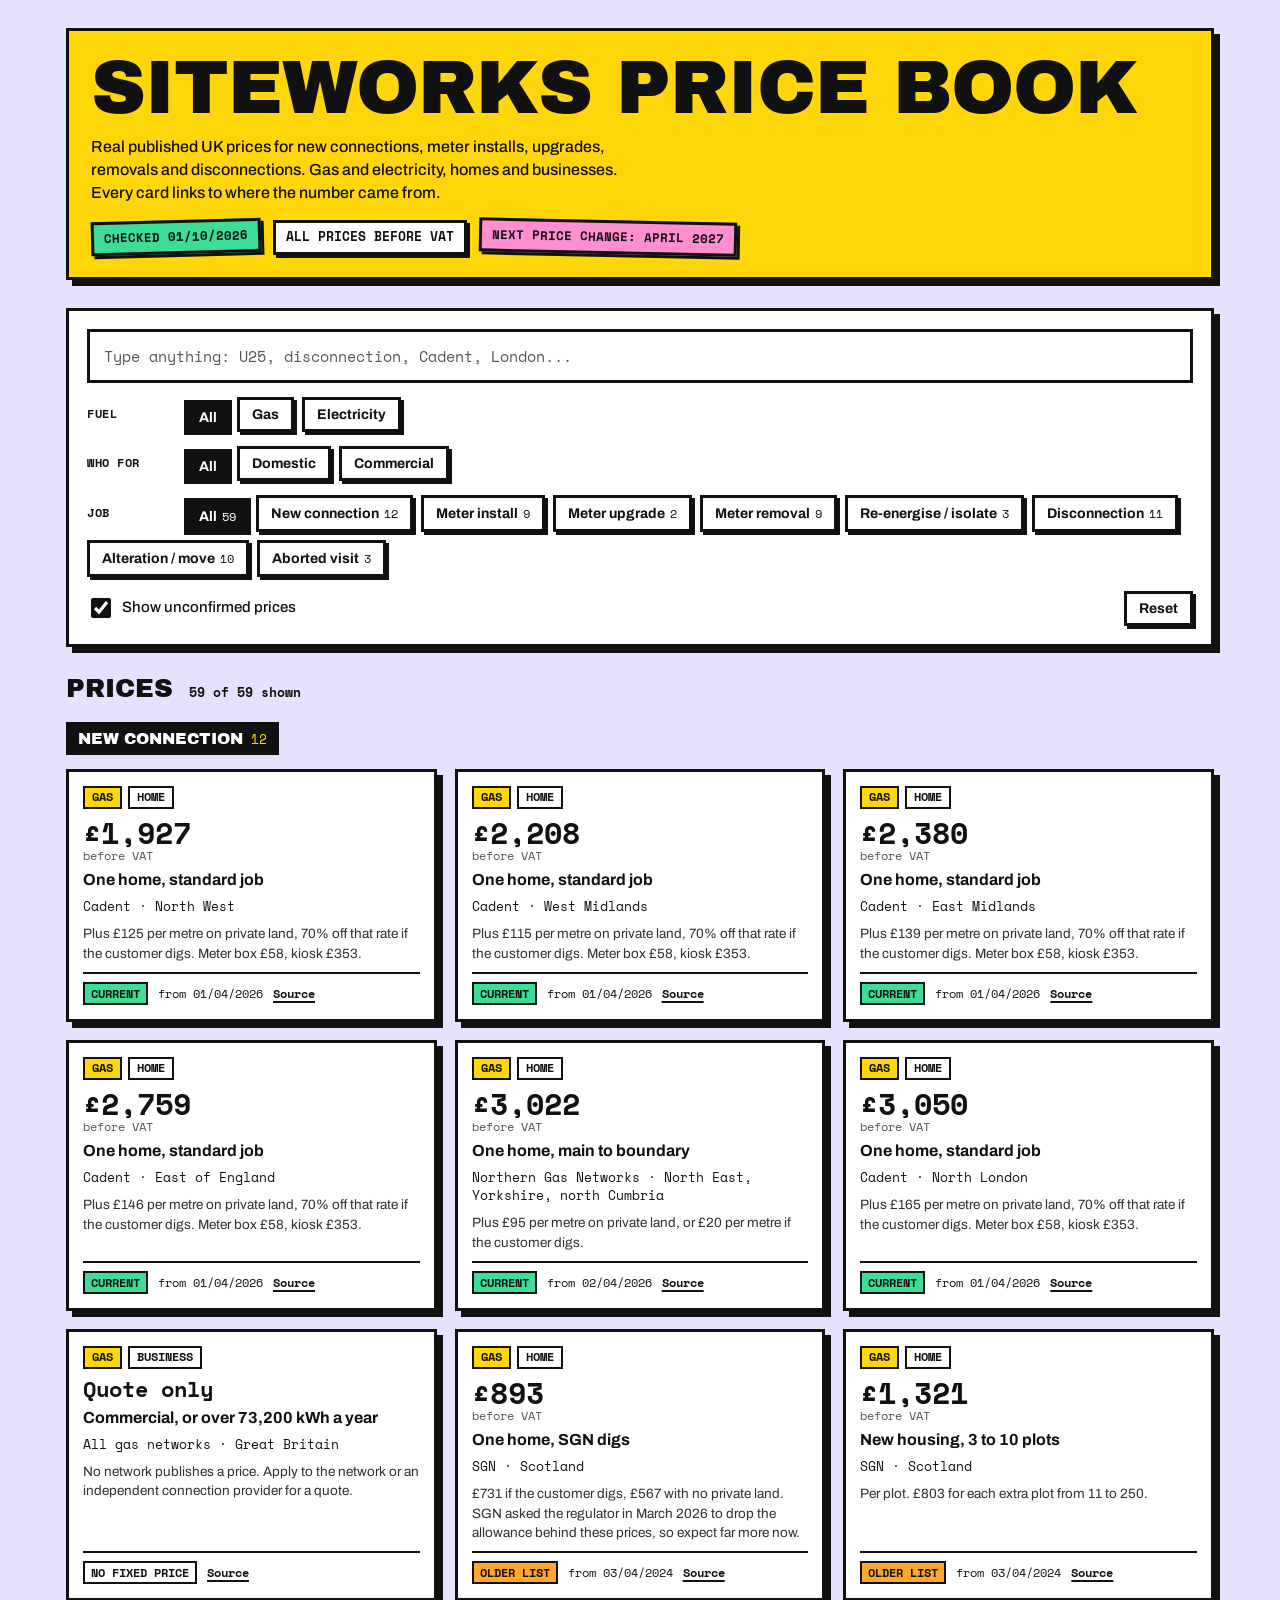
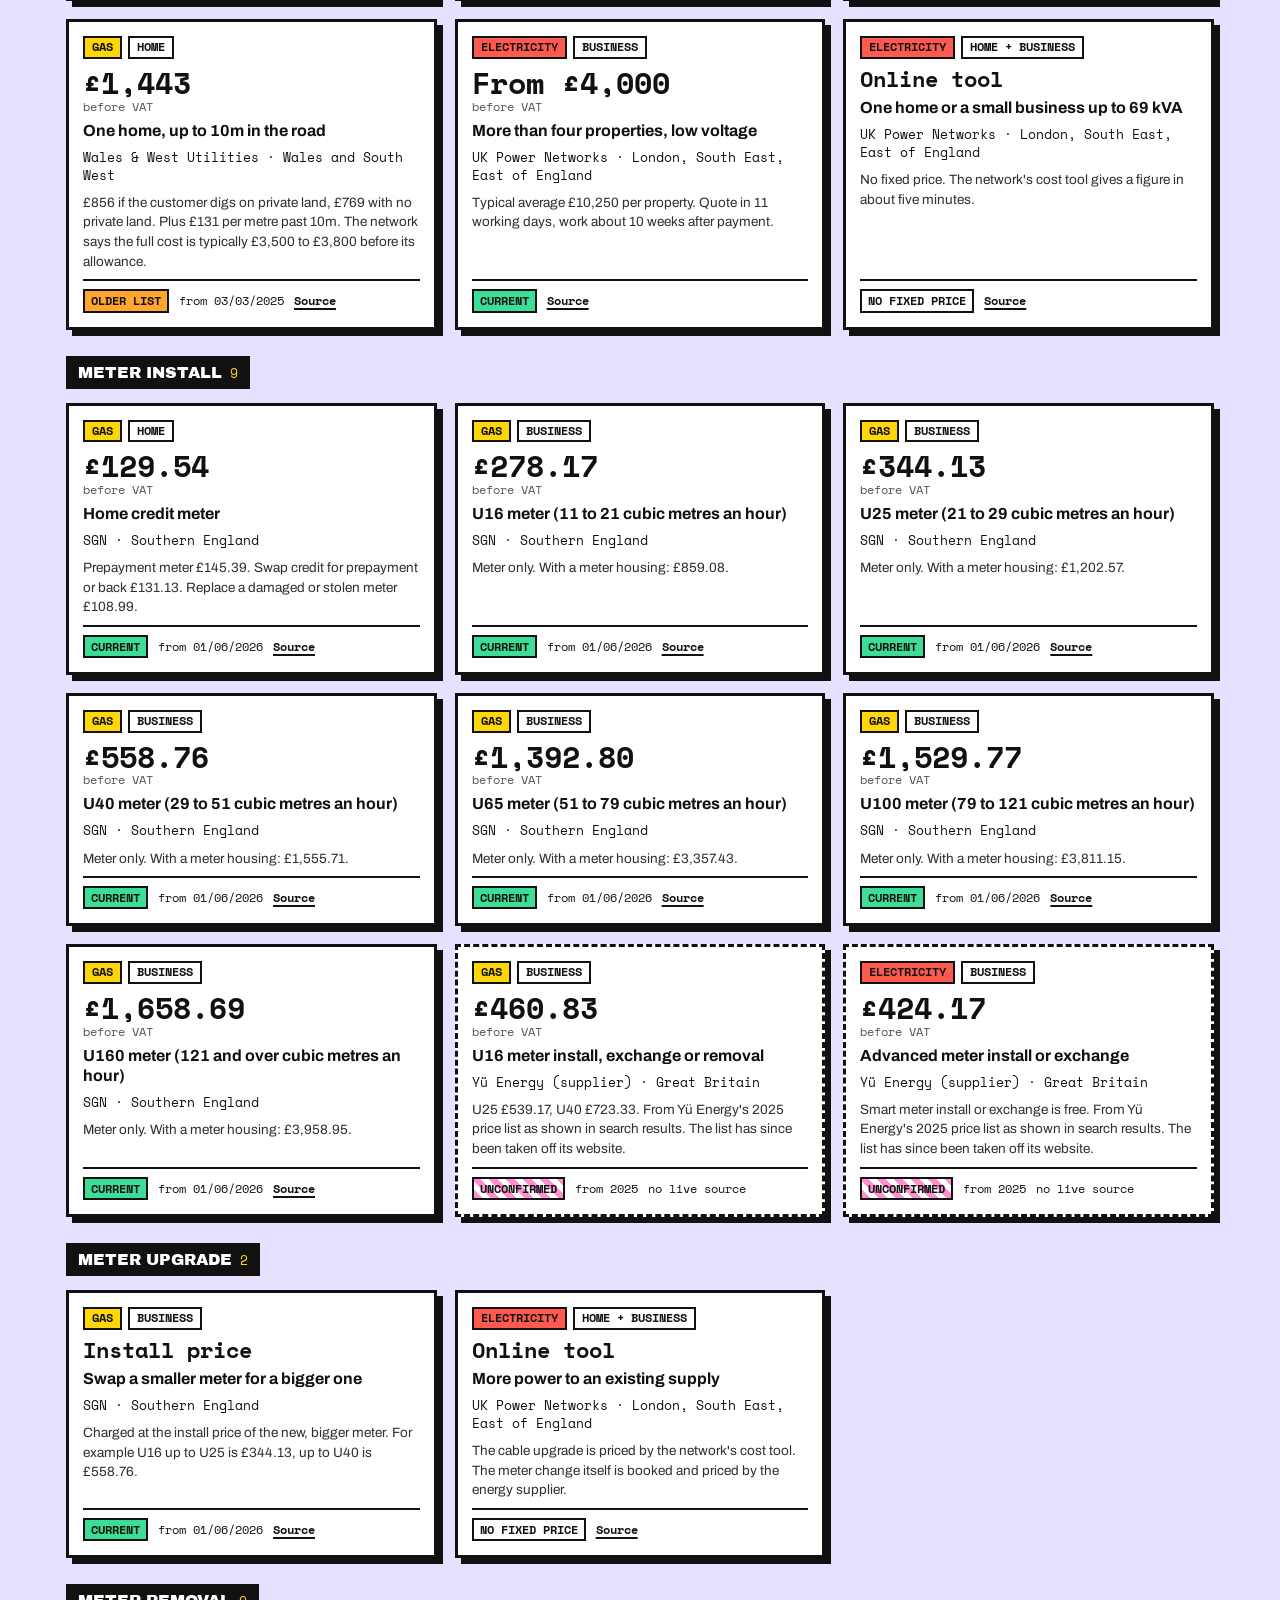
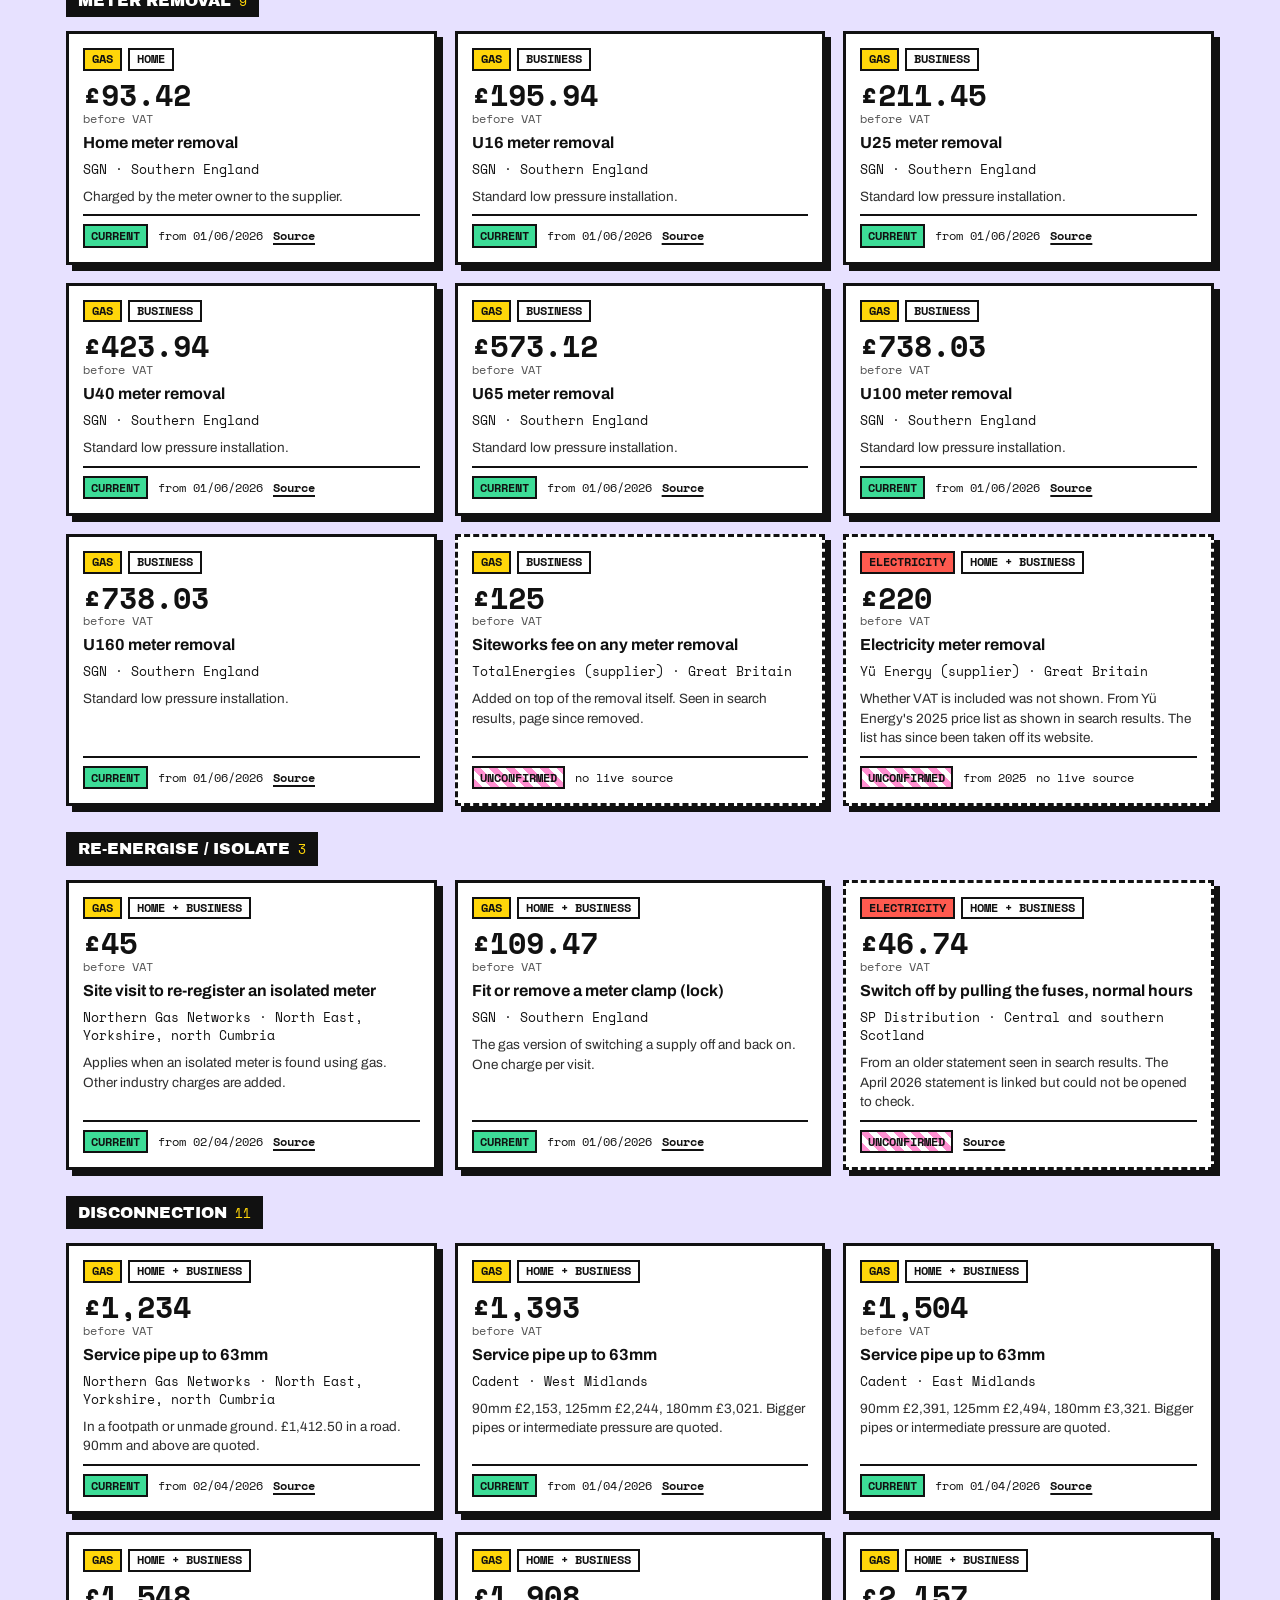
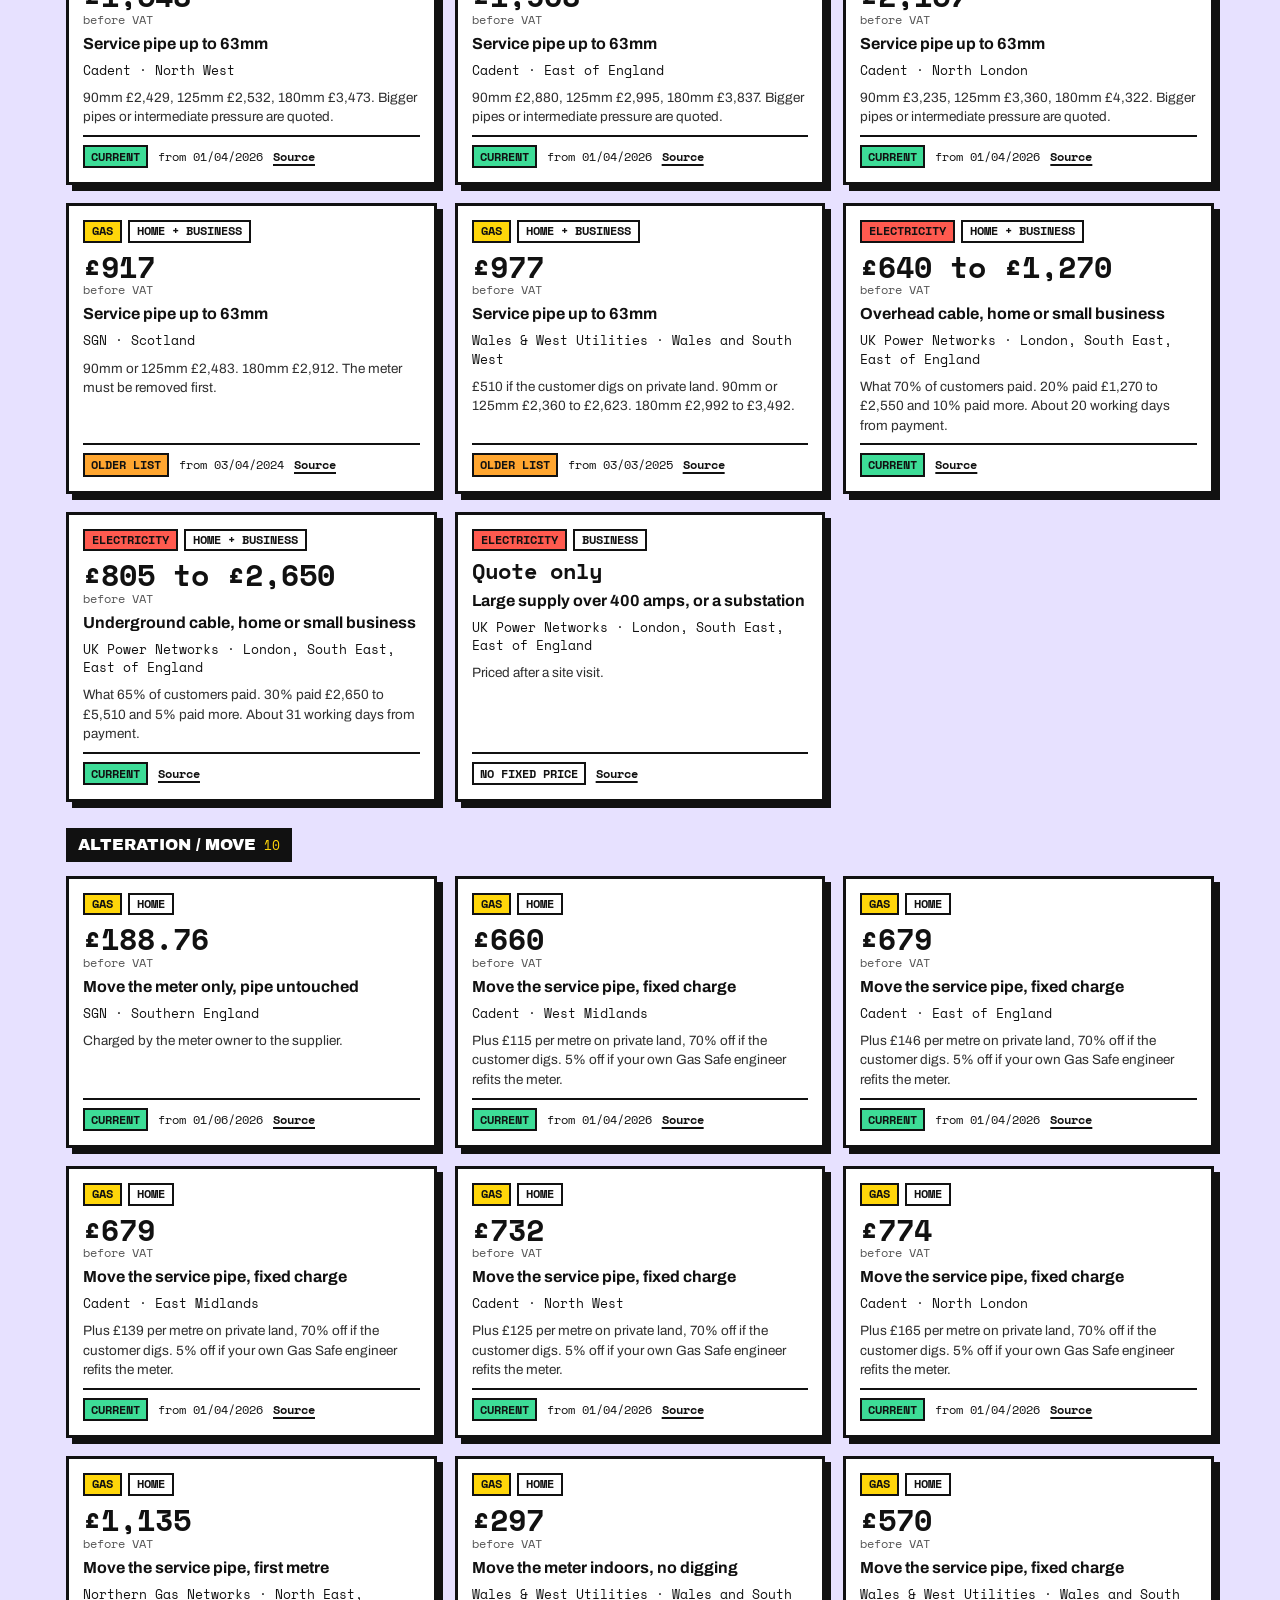
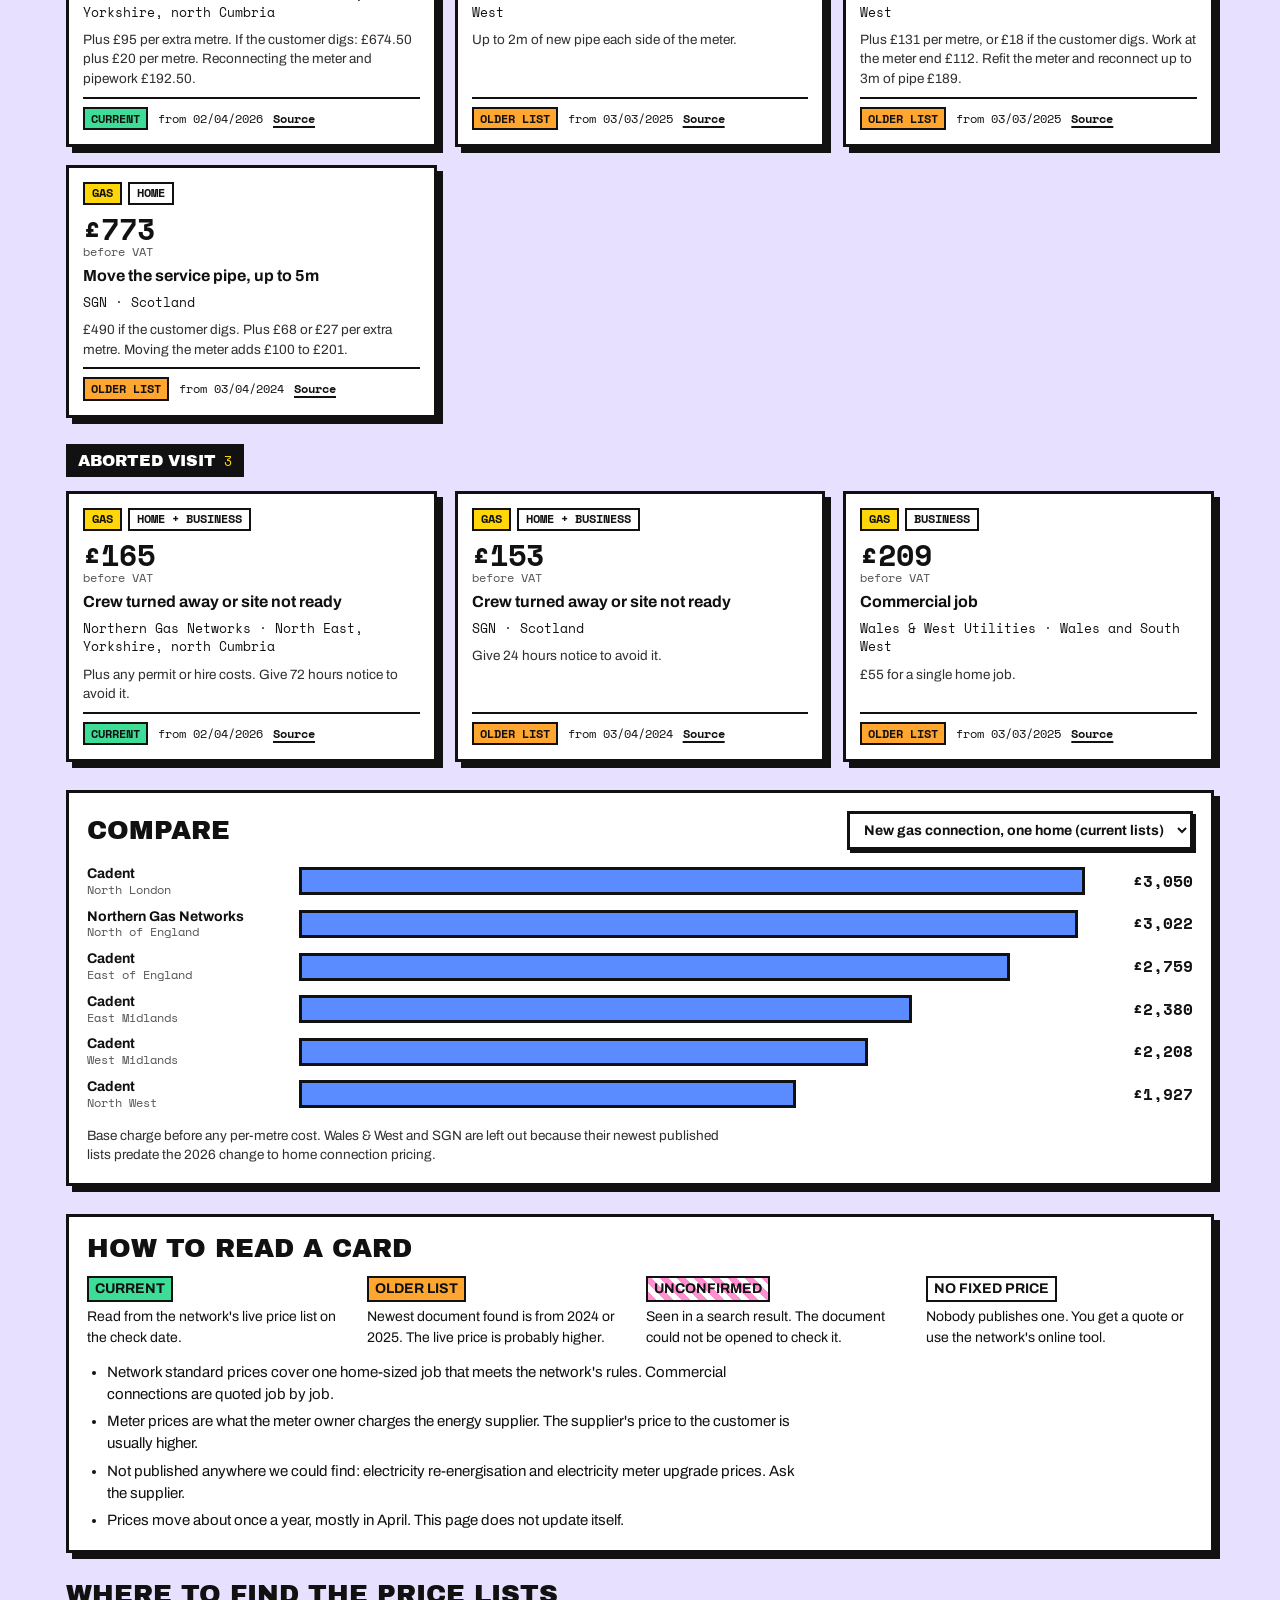
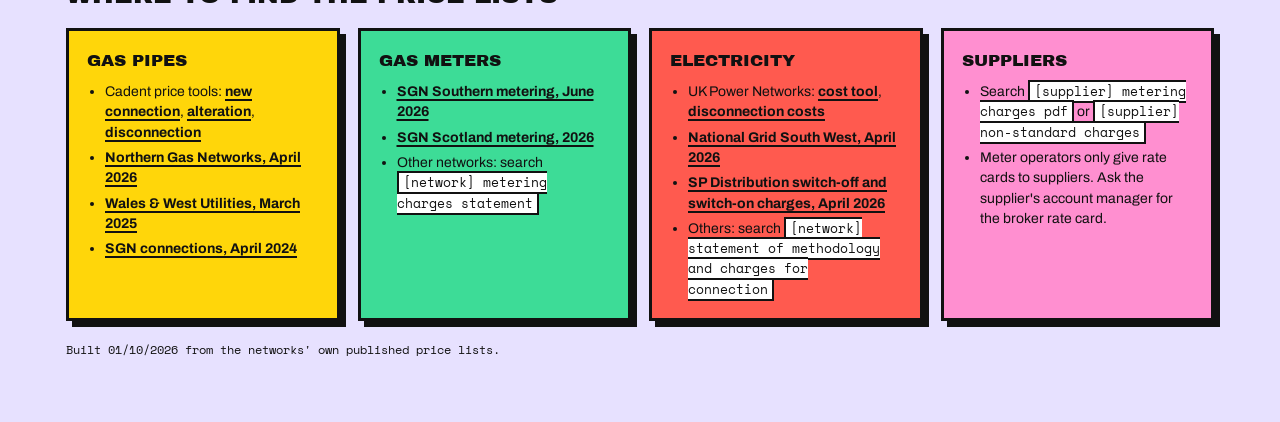
==== index.html @ ef560d75 "Add ask box and Cloudflare relay for a free OpenCode model The ask box stays hidden until the relay " ====
<!doctype html>
<html lang="en">
<head>
<meta charset="utf-8">
<meta name="viewport" content="width=device-width, initial-scale=1">
<meta name="description" content="Published UK gas and electricity siteworks prices: new connections, meter work and disconnections.">
<title>Siteworks Price Book</title>
<link rel="stylesheet" href="https://fonts.googleapis.com/css2?family=Archivo+Black&family=Archivo:wght@400;500;700&family=Space+Mono:wght@400;700&display=swap">
<style>
/* Layout: neo-brutal single look. Yellow title slab, filter board, a wall of price cards grouped by job,
   then the compare chart and the where-to-find blocks. Gas is yellow and electricity is red, as in UK street-works marking. */
:root{
  --bg:#e7e1ff; --card:#ffffff; --ink:#111111; --ink2:#2f2f2f; --muted:#555555;
  --yellow:#ffd60a; --red:#ff5a4f; --blue:#5b8cff; --green:#3ddc97; --orange:#ffa630; --pink:#ff8fd0;
  --bd:3px solid var(--ink); --sh:6px 6px 0 var(--ink); --sh-s:3px 3px 0 var(--ink);
  --display:"Archivo Black","Arial Black",Impact,sans-serif;
  --body:"Archivo",system-ui,-apple-system,"Segoe UI",Arial,sans-serif;
  --mono:"Space Mono",ui-monospace,Menlo,Consolas,monospace;
  color-scheme:light;
}
*{box-sizing:border-box}
[hidden]{display:none!important}
body{background:var(--bg);color:var(--ink);font-family:var(--body);font-size:15px;line-height:1.45;margin:0}
.wrap{max-width:1180px;margin:0 auto;padding-inline:16px;padding-block:28px 64px;display:flex;flex-direction:column;gap:28px}
a{color:var(--ink);font-weight:700;text-decoration-thickness:2px;text-underline-offset:3px}
a:hover{background:var(--yellow)}
a:focus-visible,button:focus-visible,input:focus-visible,select:focus-visible{outline:3px solid var(--blue);outline-offset:3px}
h1,h2,h3{font-family:var(--display);font-weight:400;margin:0;text-wrap:balance;text-transform:uppercase}
h2{font-size:26px;line-height:1.05}
.box{background:var(--card);border:var(--bd);box-shadow:var(--sh);padding:18px;min-width:0}

/* title slab */
.slab{background:var(--yellow);display:flex;flex-direction:column;gap:12px;padding:22px}
.slab h1{font-size:clamp(34px,8.2vw,76px);line-height:.92;letter-spacing:-1px}
.slab p{margin:0;max-width:60ch;font-size:16px;font-weight:500}
.stickers{display:flex;flex-wrap:wrap;gap:10px 12px;margin-top:4px}
.sticker{font-family:var(--mono);font-size:12.5px;font-weight:700;text-transform:uppercase;border:var(--bd);padding:5px 10px;background:var(--card);box-shadow:var(--sh-s)}
.sticker:nth-child(1){background:var(--green);transform:rotate(-1.5deg)}
.sticker:nth-child(3){background:var(--pink);transform:rotate(1.2deg)}

/* filter board */
.board{display:flex;flex-direction:column;gap:14px}
.search{width:100%;font-family:var(--mono);font-size:15px;color:var(--ink);background:var(--card);border:var(--bd);padding:13px 14px;border-radius:0}
.search::placeholder{color:var(--muted)}
.grp{display:flex;flex-wrap:wrap;align-items:center;gap:8px}
.lab{font-family:var(--mono);font-size:12px;font-weight:700;text-transform:uppercase;letter-spacing:.5px;width:86px;flex:none}
.btn{font-family:var(--body);font-size:14px;font-weight:700;color:var(--ink);background:var(--card);border:var(--bd);box-shadow:var(--sh-s);padding:7px 12px;cursor:pointer;border-radius:0}
.btn small{font-family:var(--mono);font-weight:400;font-size:11.5px;margin-left:5px}
.btn:hover{background:var(--yellow)}
.btn[aria-pressed="true"]{background:var(--ink);color:var(--card);box-shadow:none;transform:translate(3px,3px)}
.btn.gas[aria-pressed="true"]{background:var(--yellow);color:var(--ink)}
.btn.elec[aria-pressed="true"]{background:var(--red);color:var(--ink)}
.tog{display:flex;align-items:center;gap:8px;font-weight:500;cursor:pointer}
.tog input{width:20px;height:20px;accent-color:var(--ink)}
.spacer{flex:1}

/* ask box */
.ask{background:var(--blue);display:flex;flex-direction:column;gap:12px}
.ask p{margin:0;font-weight:500;max-width:70ch}
.ask .fine{font-family:var(--mono);font-size:12px;font-weight:400}
.thread{display:flex;flex-direction:column;gap:10px}
.msg{border:var(--bd);padding:10px 12px;max-width:min(640px,92%);white-space:pre-wrap;overflow-wrap:anywhere}
.msg.me{background:var(--yellow);align-self:flex-end;font-weight:700}
.msg.bot{background:var(--card);align-self:flex-start;box-shadow:var(--sh-s)}
.msg.wait{font-family:var(--mono);font-size:13px}
.askrow{display:flex;gap:10px;align-items:stretch}
.askrow .search{flex:1;min-width:0}
.btn.go{background:var(--ink);color:var(--card);font-size:16px;padding-inline:20px}
.btn.go:hover{background:var(--yellow);color:var(--ink)}
.btn.go:disabled{opacity:.6;cursor:wait}

/* price wall */
.wall-top{display:flex;flex-wrap:wrap;align-items:baseline;gap:8px 16px}
.count{font-family:var(--mono);font-size:13px;font-weight:700}
.group{display:flex;flex-direction:column;gap:14px}
.ghead{align-self:flex-start;font-family:var(--display);text-transform:uppercase;font-size:16px;background:var(--ink);color:var(--card);padding:5px 12px}
.ghead span{font-family:var(--mono);font-size:12.5px;margin-left:8px;color:var(--yellow)}
.cards{display:grid;grid-template-columns:repeat(auto-fill,minmax(290px,1fr));gap:18px}
.card{background:var(--card);border:var(--bd);box-shadow:var(--sh);padding:14px;display:flex;flex-direction:column;gap:8px;min-width:0;transition:transform .12s,box-shadow .12s}
.card:hover{transform:translate(-2px,-2px);box-shadow:8px 8px 0 var(--ink)}
.card.unc{border-style:dashed}
.top{display:flex;flex-wrap:wrap;gap:6px;align-items:center}
.tag{font-family:var(--mono);font-size:11.5px;font-weight:700;text-transform:uppercase;border:2px solid var(--ink);padding:1px 7px}
.tag.gas{background:var(--yellow)} .tag.elec{background:var(--red)} .tag.cust{background:var(--card)}
.price{font-family:var(--mono);font-weight:700;font-size:30px;line-height:1.05;font-variant-numeric:tabular-nums;overflow-wrap:anywhere}
.price.txt{font-size:22px}
.price small{display:block;font-size:11.5px;font-weight:400;color:var(--muted);margin-top:2px}
.item{font-weight:700;font-size:16px;line-height:1.25}
.net{font-family:var(--mono);font-size:12.5px}
.note{font-size:13.5px;color:var(--ink2)}
.foot{margin-top:auto;padding-top:8px;border-top:2px solid var(--ink);display:flex;flex-wrap:wrap;gap:6px 10px;align-items:center;font-family:var(--mono);font-size:12px}
.st{font-weight:700;text-transform:uppercase;border:2px solid var(--ink);padding:1px 6px}
.st.cur{background:var(--green)} .st.old{background:var(--orange)} .st.quo{background:var(--card)}
.st.unc{background:repeating-linear-gradient(45deg,var(--pink) 0 6px,var(--card) 6px 12px)}
.empty{font-family:var(--display);text-transform:uppercase;font-size:24px;background:var(--pink)}
.empty p{font-family:var(--body);text-transform:none;font-size:15px;margin:6px 0 0}

/* compare */
.cmp-top{display:flex;flex-wrap:wrap;gap:12px;align-items:center;justify-content:space-between;margin-bottom:16px}
.cmp-top select{font-family:var(--body);font-size:14px;font-weight:700;color:var(--ink);background:var(--card);border:var(--bd);box-shadow:var(--sh-s);padding:8px 10px;max-width:100%;border-radius:0}
.bars{display:flex;flex-direction:column;gap:12px}
.bar-row{display:grid;grid-template-columns:200px minmax(0,1fr) 96px;gap:12px;align-items:center}
.bar-row .name{font-weight:700;font-size:14px;line-height:1.2}
.bar-row .name small{display:block;font-family:var(--mono);font-weight:400;font-size:11.5px;color:var(--muted)}
.fill{height:28px;background:var(--blue);border:var(--bd);min-width:10px}
.bar-row:hover .fill{background:var(--yellow)}
.bar-row .val{font-family:var(--mono);font-weight:700;font-size:16px;text-align:right;font-variant-numeric:tabular-nums}
.cmp-note{font-size:13.5px;color:var(--ink2);margin:16px 0 0;max-width:80ch}

/* reading + where */
.legend{display:grid;grid-template-columns:repeat(auto-fit,minmax(230px,1fr));gap:12px;margin-top:14px}
.legend div{font-size:14px;display:flex;flex-direction:column;gap:5px;align-items:flex-start}
.plain{margin:14px 0 0;padding-left:20px;display:flex;flex-direction:column;gap:6px;max-width:80ch}
.where{display:grid;grid-template-columns:repeat(auto-fit,minmax(260px,1fr));gap:18px}
.where .box{display:flex;flex-direction:column;gap:8px}
.where .box:nth-child(1){background:var(--yellow)} .where .box:nth-child(2){background:var(--green)}
.where .box:nth-child(3){background:var(--red)} .where .box:nth-child(4){background:var(--pink)}
.where h3{font-size:17px}
.where ul{margin:0;padding-left:18px;font-size:14px;display:flex;flex-direction:column;gap:5px}
.where a:hover{background:var(--card)}
code{font-family:var(--mono);font-size:12.5px;background:var(--card);border:2px solid var(--ink);padding:0 4px}
.end{font-family:var(--mono);font-size:12px;margin:0}

@media (max-width:640px){
  :root{--sh:4px 4px 0 var(--ink)}
  .lab{width:100%}
  .bar-row{grid-template-columns:minmax(0,1fr) auto;gap:4px 10px}
  .bar-row .name{grid-column:1 / -1}
  .bar-row .name small{display:inline;margin-left:6px}
  .price{font-size:27px}
}
@media (prefers-reduced-motion:reduce){.card{transition:none}.card:hover{transform:none}}
</style>

<div class="wrap">
  <header class="box slab">
    <h1>Siteworks Price Book</h1>
    <p>Real published UK prices for new connections, meter installs, upgrades, removals and disconnections. Gas and electricity, homes and businesses. Every card links to where the number came from.</p>
    <div class="stickers">
      <span class="sticker">Checked 01/10/2026</span>
      <span class="sticker">All prices before VAT</span>
      <span class="sticker">Next price change: April 2027</span>
    </div>
  </header>

  <section class="box ask" id="ask" aria-label="Ask a question" hidden>
    <h2>Ask the price book</h2>
    <p>Type a question in plain words, English or Hinglish. The answer comes only from the prices on this page.</p>
    <div class="grp" id="eg"></div>
    <div class="thread" id="thread" aria-live="polite"></div>
    <form class="askrow" id="askform">
      <input class="search" id="askq" type="text" maxlength="400" placeholder="U25 meter removal kitna hai?" autocomplete="off" aria-label="Your question">
      <button class="btn go" id="askgo" type="submit">Ask</button>
    </form>
    <p class="fine">A free AI model writes the answer, so check the card before you quote it. Do not type customer names or addresses.</p>
  </section>

  <section class="box board" aria-label="Filters">
    <input class="search" id="q" type="search" placeholder="Type anything: U25, disconnection, Cadent, London..." autocomplete="off" aria-label="Search prices">
    <div class="grp" id="g-fuel"><span class="lab">Fuel</span></div>
    <div class="grp" id="g-cust"><span class="lab">Who for</span></div>
    <div class="grp" id="g-job"><span class="lab">Job</span></div>
    <div class="grp">
      <label class="tog"><input type="checkbox" id="unc" checked> Show unconfirmed prices</label>
      <span class="spacer"></span>
      <button class="btn" id="clear" type="button">Reset</button>
    </div>
  </section>

  <section aria-label="Prices" style="display:flex;flex-direction:column;gap:20px">
    <div class="wall-top"><h2>Prices</h2><span class="count" id="count"></span></div>
    <div id="wall" style="display:flex;flex-direction:column;gap:26px"></div>
    <div class="box empty" id="empty" hidden>Nothing matches.<p>Try fewer filters or a shorter search, or press Reset.</p></div>
  </section>

  <section class="box" aria-label="Compare prices">
    <div class="cmp-top"><h2>Compare</h2><select id="cmp" aria-label="What to compare"></select></div>
    <div class="bars" id="bars"></div>
    <p class="cmp-note" id="cmpnote"></p>
  </section>

  <section class="box" aria-label="How to read the prices">
    <h2>How to read a card</h2>
    <div class="legend">
      <div><span class="st cur">Current</span>Read from the network's live price list on the check date.</div>
      <div><span class="st old">Older list</span>Newest document found is from 2024 or 2025. The live price is probably higher.</div>
      <div><span class="st unc">Unconfirmed</span>Seen in a search result. The document could not be opened to check it.</div>
      <div><span class="st quo">No fixed price</span>Nobody publishes one. You get a quote or use the network's online tool.</div>
    </div>
    <ul class="plain">
      <li>Network standard prices cover one home-sized job that meets the network's rules. Commercial connections are quoted job by job.</li>
      <li>Meter prices are what the meter owner charges the energy supplier. The supplier's price to the customer is usually higher.</li>
      <li>Not published anywhere we could find: electricity re-energisation and electricity meter upgrade prices. Ask the supplier.</li>
      <li>Prices move about once a year, mostly in April. This page does not update itself.</li>
    </ul>
  </section>

  <section aria-label="Where prices are published" style="display:flex;flex-direction:column;gap:20px">
    <h2>Where to find the price lists</h2>
    <div class="where">
      <div class="box"><h3>Gas pipes</h3><ul>
        <li>Cadent price tools: <a href="https://cadentgas.com/our-services/household-customers/new-gas-connection/indicative-pricing-tool">new connection</a>, <a href="https://cadentgas.com/our-services/household-customers/alterations/indicative-pricing-tool/north-london-region">alteration</a>, <a href="https://cadentgas.com/our-services/household-customers/gas-disconnections/indicative-pricing-tool/north-london-region">disconnection</a></li>
        <li><a href="https://www.northerngasnetworks.co.uk/wp-content/uploads/2026/02/NGN-Connections-Charging-Statement-Effective-2-April-2026.pdf">Northern Gas Networks, April 2026</a></li>
        <li><a href="https://wwutilities.co.uk/media/6028/connections-and-other-distribution-services-charges-march-2025.pdf">Wales &amp; West Utilities, March 2025</a></li>
        <li><a href="https://www.sgn.co.uk/sites/default/files/media-entities/documents/2024-04/SGN-Connections-Services-Charges-April-2024-Scotland.pdf">SGN connections, April 2024</a></li>
      </ul></div>
      <div class="box"><h3>Gas meters</h3><ul>
        <li><a href="https://www.sgn.co.uk/sites/default/files/media-entities/documents/2026-02/2.%20Southern%202026.pdf">SGN Southern metering, June 2026</a></li>
        <li><a href="https://www.sgn.co.uk/sites/default/files/media-entities/documents/2026-02/1.%20Scotland%202026.pdf">SGN Scotland metering, 2026</a></li>
        <li>Other networks: search <code>[network] metering charges statement</code></li>
      </ul></div>
      <div class="box"><h3>Electricity</h3><ul>
        <li>UK Power Networks: <a href="https://www.ukpowernetworks.co.uk/new-electricity-connections/connect-a-small-business">cost tool</a>, <a href="https://www.ukpowernetworks.co.uk/i-already-have-electricity-domestic/disconnect/permanently-disconnect-cost-and-time">disconnection costs</a></li>
        <li><a href="https://connections.nationalgrid.co.uk/downloads/215538/statement-of-methodology-and-charges-south-west-april-26.pdf">National Grid South West, April 2026</a></li>
        <li><a href="https://www.scottishpower.com/documents/d/guest/Miscellaneous_Services_Statement_SPD_April_2026">SP Distribution switch-off and switch-on charges, April 2026</a></li>
        <li>Others: search <code>[network] statement of methodology and charges for connection</code></li>
      </ul></div>
      <div class="box"><h3>Suppliers</h3><ul>
        <li>Search <code>[supplier] metering charges pdf</code> or <code>[supplier] non-standard charges</code></li>
        <li>Meter operators only give rate cards to suppliers. Ask the supplier's account manager for the broker rate card.</li>
      </ul></div>
    </div>
    <p class="end">Built 01/10/2026 from the networks' own published price lists.</p>
  </section>
</div>

<script>
(function(){
  var CAD='https://cadentgas.com/our-services/household-customers/';
  var S={
    cadNew:function(r){return CAD+'new-gas-connection/indicative-pricing-tool/'+r+'-region'},
    cadAlt:function(r){return CAD+'alterations/indicative-pricing-tool/'+r+'-region'},
    cadDis:function(r){return CAD+'gas-disconnections/indicative-pricing-tool/'+r+'-region'},
    ngn:'https://www.northerngasnetworks.co.uk/wp-content/uploads/2026/02/NGN-Connections-Charging-Statement-Effective-2-April-2026.pdf',
    wwu:'https://wwutilities.co.uk/media/6028/connections-and-other-distribution-services-charges-march-2025.pdf',
    sgnC:'https://www.sgn.co.uk/sites/default/files/media-entities/documents/2024-04/SGN-Connections-Services-Charges-April-2024-Scotland.pdf',
    sgnM:'https://www.sgn.co.uk/sites/default/files/media-entities/documents/2026-02/2.%20Southern%202026.pdf',
    ukDis:'https://www.ukpowernetworks.co.uk/i-already-have-electricity-domestic/disconnect/permanently-disconnect-cost-and-time',
    ukCom:'https://www.ukpowernetworks.co.uk/new-electricity-connections/connect-a-commercial-project/new-connection-cost-time-and-whats-involved',
    ukTool:'https://www.ukpowernetworks.co.uk/new-electricity-connections/connect-a-small-business',
    ukUp:'https://www.ukpowernetworks.co.uk/i-already-have-electricity-domestic/adding-more-power/cost-and-time',
    ukComDis:'https://www.ukpowernetworks.co.uk/i-already-have-electricity-commercial/disconnect/permanently-disconnect-cost-time-and-whats-involved',
    spd:'https://www.scottishpower.com/documents/d/guest/Miscellaneous_Services_Statement_SPD_April_2026'
  };
  var JOBS=['New connection','Meter install','Meter upgrade','Meter removal','Re-energise / isolate','Disconnection','Alteration / move','Aborted visit'];
  var R=[];
  // fuel, job, cust(D|C|B), network, area, item, price text, sort number, note, from, status(cur|old|unc|quo), source
  function r(f,j,c,n,a,i,p,num,note,from,st,src){R.push({f:f,j:j,c:c,n:n,a:a,i:i,p:p,num:num,note:note,from:from,st:st,src:src})}
  function gbp(v){return '£'+v.toLocaleString('en-GB',{minimumFractionDigits:v%1?2:0,maximumFractionDigits:2})}

  var cad=[['north-london','North London',3050,165,774,2157,3235,3360,4322],
           ['east-of-england','East of England',2759,146,679,1908,2880,2995,3837],
           ['east-midlands','East Midlands',2380,139,679,1504,2391,2494,3321],
           ['west-midlands','West Midlands',2208,115,660,1393,2153,2244,3021],
           ['north-west','North West',1927,125,732,1548,2429,2532,3473]];
  cad.forEach(function(c){
    r('Gas','New connection','D','Cadent',c[1],'One home, standard job',gbp(c[2]),c[2],'Plus '+gbp(c[3])+' per metre on private land, 70% off that rate if the customer digs. Meter box £58, kiosk £353.','01/04/2026','cur',S.cadNew(c[0]));
    r('Gas','Alteration / move','D','Cadent',c[1],'Move the service pipe, fixed charge',gbp(c[4]),c[4],'Plus '+gbp(c[3])+' per metre on private land, 70% off if the customer digs. 5% off if your own Gas Safe engineer refits the meter.','01/04/2026','cur',S.cadAlt(c[0]));
    r('Gas','Disconnection','B','Cadent',c[1],'Service pipe up to 63mm',gbp(c[5]),c[5],'90mm '+gbp(c[6])+', 125mm '+gbp(c[7])+', 180mm '+gbp(c[8])+'. Bigger pipes or intermediate pressure are quoted.','01/04/2026','cur',S.cadDis(c[0]));
  });
  r('Gas','New connection','D','Northern Gas Networks','North East, Yorkshire, north Cumbria','One home, main to boundary','£3,022',3022,'Plus £95 per metre on private land, or £20 per metre if the customer digs.','02/04/2026','cur',S.ngn);
  r('Gas','New connection','D','Wales & West Utilities','Wales and South West','One home, up to 10m in the road','£1,443',1443,'£856 if the customer digs on private land, £769 with no private land. Plus £131 per metre past 10m. The network says the full cost is typically £3,500 to £3,800 before its allowance.','03/03/2025','old',S.wwu);
  r('Gas','New connection','D','SGN','Scotland','One home, SGN digs','£893',893,'£731 if the customer digs, £567 with no private land. SGN asked the regulator in March 2026 to drop the allowance behind these prices, so expect far more now.','03/04/2024','old',S.sgnC);
  r('Gas','New connection','D','SGN','Scotland','New housing, 3 to 10 plots','£1,321',1321,'Per plot. £803 for each extra plot from 11 to 250.','03/04/2024','old',S.sgnC);
  r('Gas','New connection','C','All gas networks','Great Britain','Commercial, or over 73,200 kWh a year','Quote only',null,'No network publishes a price. Apply to the network or an independent connection provider for a quote.','','quo',S.ngn);

  r('Gas','Disconnection','B','Northern Gas Networks','North East, Yorkshire, north Cumbria','Service pipe up to 63mm','£1,234',1234,'In a footpath or unmade ground. £1,412.50 in a road. 90mm and above are quoted.','02/04/2026','cur',S.ngn);
  r('Gas','Disconnection','B','Wales & West Utilities','Wales and South West','Service pipe up to 63mm','£977',977,'£510 if the customer digs on private land. 90mm or 125mm £2,360 to £2,623. 180mm £2,992 to £3,492.','03/03/2025','old',S.wwu);
  r('Gas','Disconnection','B','SGN','Scotland','Service pipe up to 63mm','£917',917,'90mm or 125mm £2,483. 180mm £2,912. The meter must be removed first.','03/04/2024','old',S.sgnC);

  r('Gas','Alteration / move','D','Northern Gas Networks','North East, Yorkshire, north Cumbria','Move the service pipe, first metre','£1,135',1135,'Plus £95 per extra metre. If the customer digs: £674.50 plus £20 per metre. Reconnecting the meter and pipework £192.50.','02/04/2026','cur',S.ngn);
  r('Gas','Alteration / move','D','Wales & West Utilities','Wales and South West','Move the service pipe, fixed charge','£570',570,'Plus £131 per metre, or £18 if the customer digs. Work at the meter end £112. Refit the meter and reconnect up to 3m of pipe £189.','03/03/2025','old',S.wwu);
  r('Gas','Alteration / move','D','SGN','Scotland','Move the service pipe, up to 5m','£773',773,'£490 if the customer digs. Plus £68 or £27 per extra metre. Moving the meter adds £100 to £201.','03/04/2024','old',S.sgnC);
  r('Gas','Alteration / move','D','SGN','Southern England','Move the meter only, pipe untouched','£188.76',188.76,'Charged by the meter owner to the supplier.','01/06/2026','cur',S.sgnM);
  r('Gas','Alteration / move','D','Wales & West Utilities','Wales and South West','Move the meter indoors, no digging','£297',297,'Up to 2m of new pipe each side of the meter.','03/03/2025','old',S.wwu);

  r('Gas','Meter install','D','SGN','Southern England','Home credit meter','£129.54',129.54,'Prepayment meter £145.39. Swap credit for prepayment or back £131.13. Replace a damaged or stolen meter £108.99.','01/06/2026','cur',S.sgnM);
  var big=[['U16','11 to 21',278.17,859.08,195.94],['U25','21 to 29',344.13,1202.57,211.45],['U40','29 to 51',558.76,1555.71,423.94],
           ['U65','51 to 79',1392.80,3357.43,573.12],['U100','79 to 121',1529.77,3811.15,738.03],['U160','121 and over',1658.69,3958.95,738.03]];
  big.forEach(function(b){
    r('Gas','Meter install','C','SGN','Southern England',b[0]+' meter ('+b[1]+' cubic metres an hour)',gbp(b[2]),b[2],'Meter only. With a meter housing: '+gbp(b[3])+'.','01/06/2026','cur',S.sgnM);
    r('Gas','Meter removal','C','SGN','Southern England',b[0]+' meter removal',gbp(b[4]),b[4],'Standard low pressure installation.','01/06/2026','cur',S.sgnM);
  });
  r('Gas','Meter upgrade','C','SGN','Southern England','Swap a smaller meter for a bigger one','Install price',null,'Charged at the install price of the new, bigger meter. For example U16 up to U25 is £344.13, up to U40 is £558.76.','01/06/2026','cur',S.sgnM);
  r('Gas','Meter removal','D','SGN','Southern England','Home meter removal','£93.42',93.42,'Charged by the meter owner to the supplier.','01/06/2026','cur',S.sgnM);
  r('Gas','Re-energise / isolate','B','SGN','Southern England','Fit or remove a meter clamp (lock)','£109.47',109.47,'The gas version of switching a supply off and back on. One charge per visit.','01/06/2026','cur',S.sgnM);
  r('Gas','Re-energise / isolate','B','Northern Gas Networks','North East, Yorkshire, north Cumbria','Site visit to re-register an isolated meter','£45',45,'Applies when an isolated meter is found using gas. Other industry charges are added.','02/04/2026','cur',S.ngn);

  r('Gas','Aborted visit','B','Northern Gas Networks','North East, Yorkshire, north Cumbria','Crew turned away or site not ready','£165',165,'Plus any permit or hire costs. Give 72 hours notice to avoid it.','02/04/2026','cur',S.ngn);
  r('Gas','Aborted visit','C','Wales & West Utilities','Wales and South West','Commercial job','£209',209,'£55 for a single home job.','03/03/2025','old',S.wwu);
  r('Gas','Aborted visit','B','SGN','Scotland','Crew turned away or site not ready','£153',153,'Give 24 hours notice to avoid it.','03/04/2024','old',S.sgnC);

  r('Electricity','Disconnection','B','UK Power Networks','London, South East, East of England','Underground cable, home or small business','£805 to £2,650',805,'What 65% of customers paid. 30% paid £2,650 to £5,510 and 5% paid more. About 31 working days from payment.','','cur',S.ukDis);
  r('Electricity','Disconnection','B','UK Power Networks','London, South East, East of England','Overhead cable, home or small business','£640 to £1,270',640,'What 70% of customers paid. 20% paid £1,270 to £2,550 and 10% paid more. About 20 working days from payment.','','cur',S.ukDis);
  r('Electricity','Disconnection','C','UK Power Networks','London, South East, East of England','Large supply over 400 amps, or a substation','Quote only',null,'Priced after a site visit.','','quo',S.ukComDis);
  r('Electricity','New connection','C','UK Power Networks','London, South East, East of England','More than four properties, low voltage','From £4,000',4000,'Typical average £10,250 per property. Quote in 11 working days, work about 10 weeks after payment.','','cur',S.ukCom);
  r('Electricity','New connection','B','UK Power Networks','London, South East, East of England','One home or a small business up to 69 kVA','Online tool',null,'No fixed price. The network\'s cost tool gives a figure in about five minutes.','','quo',S.ukTool);
  r('Electricity','Meter upgrade','B','UK Power Networks','London, South East, East of England','More power to an existing supply','Online tool',null,'The cable upgrade is priced by the network\'s cost tool. The meter change itself is booked and priced by the energy supplier.','','quo',S.ukUp);
  r('Electricity','Re-energise / isolate','B','SP Distribution','Central and southern Scotland','Switch off by pulling the fuses, normal hours','£46.74',46.74,'From an older statement seen in search results. The April 2026 statement is linked but could not be opened to check.','','unc',S.spd);

  var yu='From Yü Energy\'s 2025 price list as shown in search results. The list has since been taken off its website.';
  r('Gas','Meter install','C','Yü Energy (supplier)','Great Britain','U16 meter install, exchange or removal','£460.83',460.83,'U25 £539.17, U40 £723.33. '+yu,'2025','unc',null);
  r('Gas','Meter removal','C','TotalEnergies (supplier)','Great Britain','Siteworks fee on any meter removal','£125',125,'Added on top of the removal itself. Seen in search results, page since removed.','','unc',null);
  r('Electricity','Meter install','C','Yü Energy (supplier)','Great Britain','Advanced meter install or exchange','£424.17',424.17,'Smart meter install or exchange is free. '+yu,'2025','unc',null);
  r('Electricity','Meter removal','B','Yü Energy (supplier)','Great Britain','Electricity meter removal','£220',220,'Whether VAT is included was not shown. '+yu,'2025','unc',null);

  var CMP=[
    {k:'New gas connection, one home (current lists)',note:'Base charge before any per-metre cost. Wales & West and SGN are left out because their newest published lists predate the 2026 change to home connection pricing.',
     d:[['Cadent','North London',3050],['Northern Gas Networks','North of England',3022],['Cadent','East of England',2759],['Cadent','East Midlands',2380],['Cadent','West Midlands',2208],['Cadent','North West',1927]]},
    {k:'Gas disconnection, pipe up to 63mm',note:'Wales & West is from its 2025 list and SGN Scotland from its 2024 list, so both are likely higher now.',
     d:[['Cadent','North London',2157],['Cadent','East of England',1908],['Cadent','North West',1548],['Cadent','East Midlands',1504],['Cadent','West Midlands',1393],['Northern Gas Networks','footpath or unmade',1234],['Wales & West','2025 list',977],['SGN Scotland','2024 list',917]]},
    {k:'Commercial gas meter install by size',note:'SGN Southern, meter only, from 01/06/2026. This is the meter owner\'s charge to the supplier.',
     d:big.map(function(b){return [b[0],b[1]+' m³/h',b[2]]})},
    {k:'Commercial gas meter removal by size',note:'SGN Southern, from 01/06/2026. This is the meter owner\'s charge to the supplier.',
     d:big.map(function(b){return [b[0],b[1]+' m³/h',b[4]]})}
  ];

  var state={fuel:'All',cust:'All',job:'All'};
  var $=function(id){return document.getElementById(id)};
  function esc(s){return String(s).replace(/[&<>"]/g,function(c){return {'&':'&amp;','<':'&lt;','>':'&gt;','"':'&quot;'}[c]})}
  function chips(host,key,opts){
    opts.forEach(function(o){
      var b=document.createElement('button');b.type='button';
      b.className='btn'+(o==='Gas'?' gas':o==='Electricity'?' elec':'');
      b.dataset.v=o;b.innerHTML=esc(o)+(key==='job'?'<small></small>':'');
      b.setAttribute('aria-pressed',state[key]===o?'true':'false');
      b.addEventListener('click',function(){state[key]=o;sync();draw()});
      host.appendChild(b);
    });
  }
  function sync(){
    [['g-fuel','fuel'],['g-cust','cust'],['g-job','job']].forEach(function(p){
      $(p[0]).querySelectorAll('.btn').forEach(function(x){x.setAttribute('aria-pressed',x.dataset.v===state[p[1]]?'true':'false')});
    });
  }
  chips($('g-fuel'),'fuel',['All','Gas','Electricity']);
  chips($('g-cust'),'cust',['All','Domestic','Commercial']);
  chips($('g-job'),'job',['All'].concat(JOBS));

  var ST={cur:'Current',old:'Older list',unc:'Unconfirmed',quo:'No fixed price'};
  var CU={D:'Home',C:'Business',B:'Home + business'};
  var ORD={cur:0,quo:1,old:2,unc:3};

  function pass(x,q,showUnc,skipJob){
    if(state.fuel!=='All'&&x.f!==state.fuel)return false;
    if(!skipJob&&state.job!=='All'&&x.j!==state.job)return false;
    if(state.cust==='Domestic'&&x.c==='C')return false;
    if(state.cust==='Commercial'&&x.c==='D')return false;
    if(!showUnc&&x.st==='unc')return false;
    if(q){var hay=(x.f+' '+x.j+' '+x.n+' '+x.a+' '+x.i+' '+x.note+' '+x.p+' '+CU[x.c]+(x.c!=='C'?' domestic':'')+(x.c!=='D'?' commercial':'')).toLowerCase();
      if(!q.split(/\s+/).every(function(w){return hay.indexOf(w)>-1}))return false}
    return true;
  }
  function card(x){
    return '<article class="card'+(x.st==='unc'?' unc':'')+'"><div class="top"><span class="tag '+(x.f==='Gas'?'gas':'elec')+'">'+x.f+'</span><span class="tag cust">'+CU[x.c]+'</span></div>'
      +'<div class="price'+(x.num==null?' txt':'')+'">'+esc(x.p)+(x.num==null?'':'<small>before VAT</small>')+'</div>'
      +'<div class="item">'+esc(x.i)+'</div>'
      +'<div class="net">'+esc(x.n)+' · '+esc(x.a)+'</div>'
      +'<div class="note">'+esc(x.note)+'</div>'
      +'<div class="foot"><span class="st '+x.st+'">'+ST[x.st]+'</span>'+(x.from?'<span>from '+esc(x.from)+'</span>':'')
      +(x.src?'<a href="'+esc(x.src)+'" target="_blank" rel="noopener">Source</a>':'<span>no live source</span>')+'</div></article>';
  }
  function draw(){
    var q=$('q').value.trim().toLowerCase(), showUnc=$('unc').checked, total=0, h='';
    var pool=R.filter(function(x){return pass(x,q,showUnc,true)});
    $('g-job').querySelectorAll('.btn').forEach(function(b){
      var n=b.dataset.v==='All'?pool.length:pool.filter(function(x){return x.j===b.dataset.v}).length;
      b.querySelector('small').textContent=n;
    });
    JOBS.forEach(function(j){
      if(state.job!=='All'&&state.job!==j)return;
      var rows=pool.filter(function(x){return x.j===j}).sort(function(a,b){
        return (a.f<b.f?1:a.f>b.f?-1:0)||ORD[a.st]-ORD[b.st]||(a.num==null)-(b.num==null)||(a.num||0)-(b.num||0)});
      if(!rows.length)return;
      total+=rows.length;
      h+='<div class="group"><div class="ghead">'+esc(j)+'<span>'+rows.length+'</span></div><div class="cards">'+rows.map(card).join('')+'</div></div>';
    });
    $('wall').innerHTML=h;
    $('empty').hidden=total>0;
    $('count').textContent=total+' of '+R.length+' shown';
  }
  function chart(){
    var c=CMP[+$('cmp').value], max=Math.max.apply(null,c.d.map(function(d){return d[2]}));
    $('bars').innerHTML=c.d.map(function(d){
      return '<div class="bar-row" title="'+esc(d[0]+', '+d[1]+': '+gbp(d[2])+' before VAT')+'"><div class="name">'+esc(d[0])+'<small>'+esc(d[1])+'</small></div>'
        +'<div><div class="fill" style="width:'+(d[2]/max*100).toFixed(1)+'%"></div></div><div class="val">'+gbp(d[2])+'</div></div>';
    }).join('');
    $('cmpnote').textContent=c.note;
  }
  CMP.forEach(function(c,i){var o=document.createElement('option');o.value=i;o.textContent=c.k;$('cmp').appendChild(o)});
  $('cmp').addEventListener('change',chart);
  $('q').addEventListener('input',draw);
  $('unc').addEventListener('change',draw);
  $('clear').addEventListener('click',function(){state={fuel:'All',cust:'All',job:'All'};$('q').value='';$('unc').checked=true;sync();draw()});
  chart();draw();

  // Ask box: talks to the relay, which holds the key and calls a free OpenCode model.
  var RELAY='';
  var host=location.hostname;
  if(RELAY&&(/(^|\.)github\.io$/.test(host)||host==='localhost'||host==='127.0.0.1')){
    var hist=[], busy=false;
    var context=R.map(function(x){
      return [x.f,x.j,CU[x.c],x.n+', '+x.a,x.i,x.p,x.note,x.from||'-',ST[x.st]].join(' | ');
    }).join('\n');
    function bubble(cls,text){var d=document.createElement('div');d.className='msg '+cls;d.textContent=text;$('thread').appendChild(d);return d}
    function ask(q){
      q=q.trim();if(!q||busy)return;
      busy=true;$('askgo').disabled=true;$('askq').value='';
      bubble('me',q);hist.push({role:'user',content:q});
      var w=bubble('bot wait','Looking it up...');
      fetch(RELAY,{method:'POST',headers:{'Content-Type':'application/json'},body:JSON.stringify({context:context,messages:hist.slice(-8)})})
        .then(function(res){return res.json().then(function(j){return {ok:res.ok,j:j}})})
        .then(function(o){
          w.className='msg bot';
          if(o.ok&&o.j.reply){w.textContent=o.j.reply;hist.push({role:'assistant',content:o.j.reply})}
          else{w.textContent=(o.j&&o.j.error)||'No answer came back. The prices below still work.';hist.pop()}
        })
        .catch(function(){w.className='msg bot';w.textContent='Could not reach the answer service. The prices below still work. Try again in a minute.';hist.pop()})
        .then(function(){busy=false;$('askgo').disabled=false;$('askq').focus()});
    }
    ['New gas connection in North London?','U40 meter: install vs removal?','Cheapest network for a gas disconnection?','Move a gas pipe 6 metres, North West?'].forEach(function(t){
      var b=document.createElement('button');b.type='button';b.className='btn';b.textContent=t;
      b.addEventListener('click',function(){ask(t)});$('eg').appendChild(b);
    });
    $('askform').addEventListener('submit',function(e){e.preventDefault();ask($('askq').value)});
    $('ask').hidden=false;
  }
})();
</script>

</html>
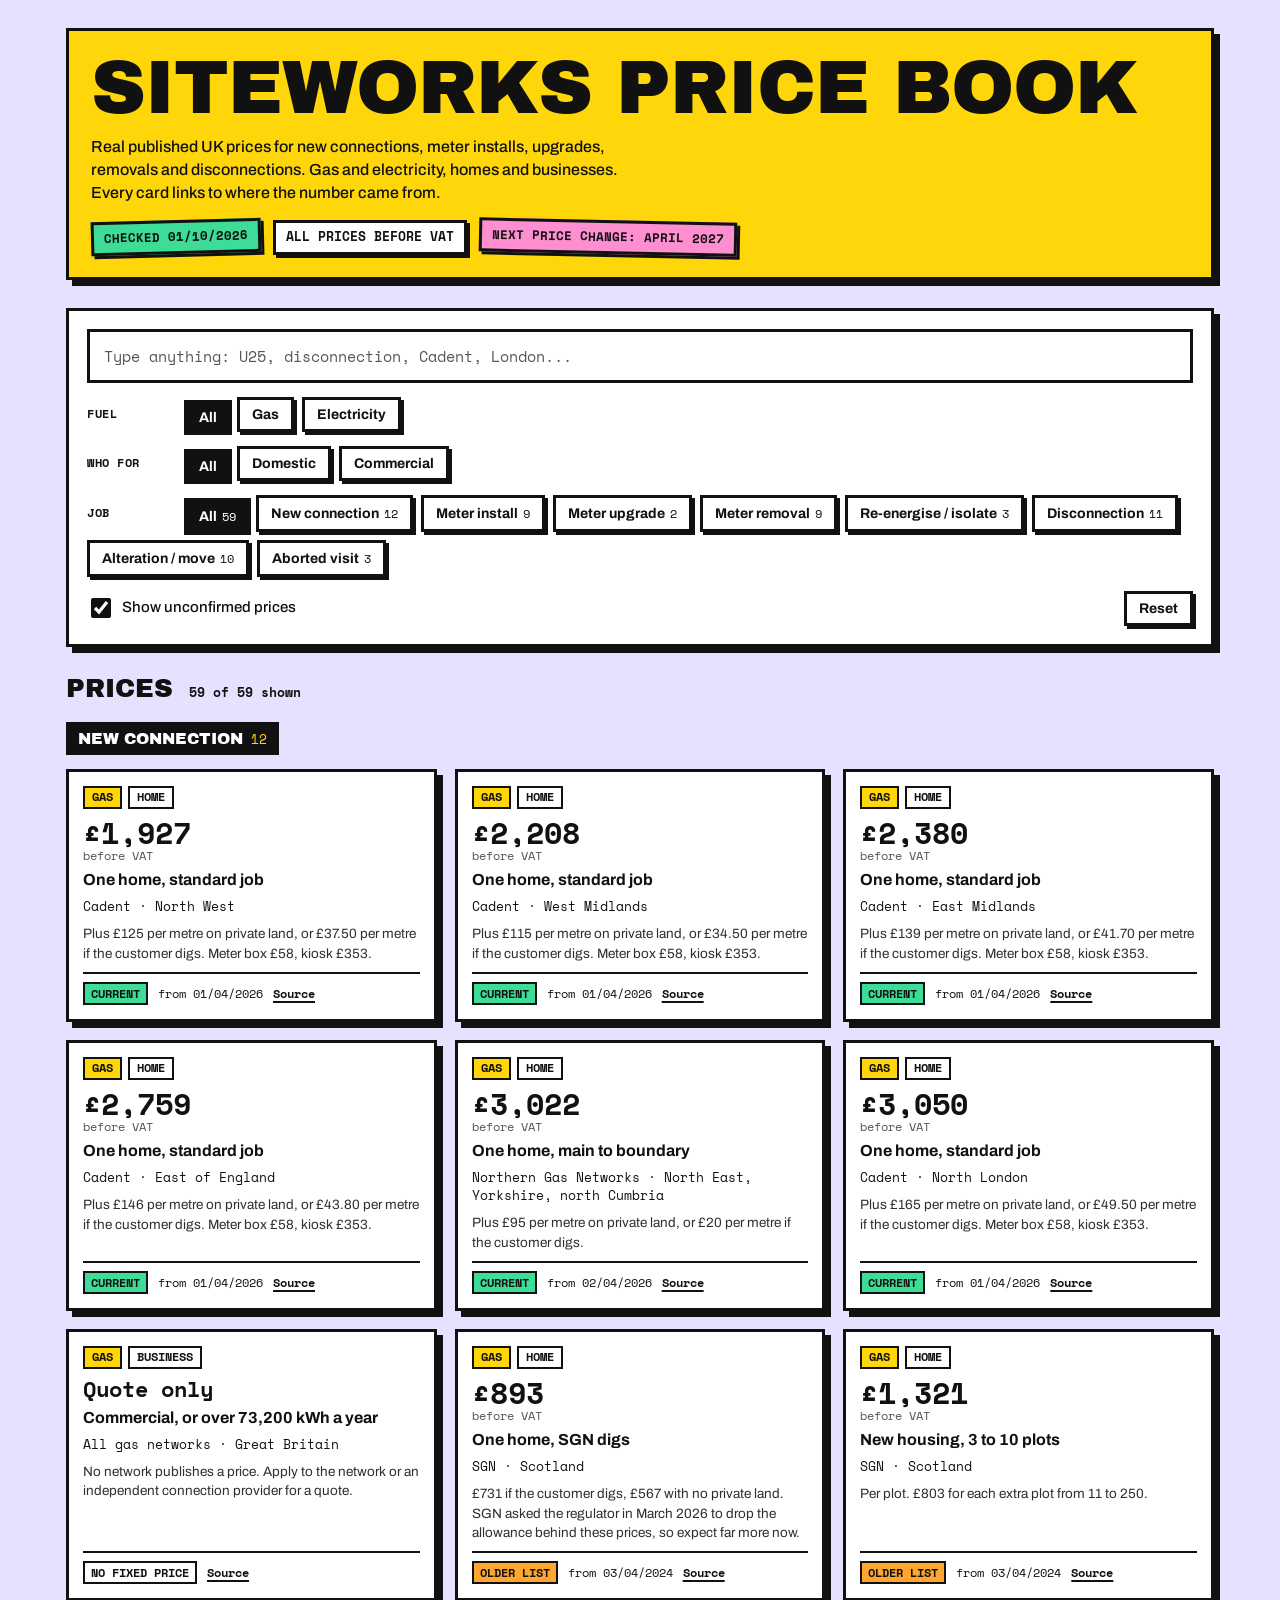
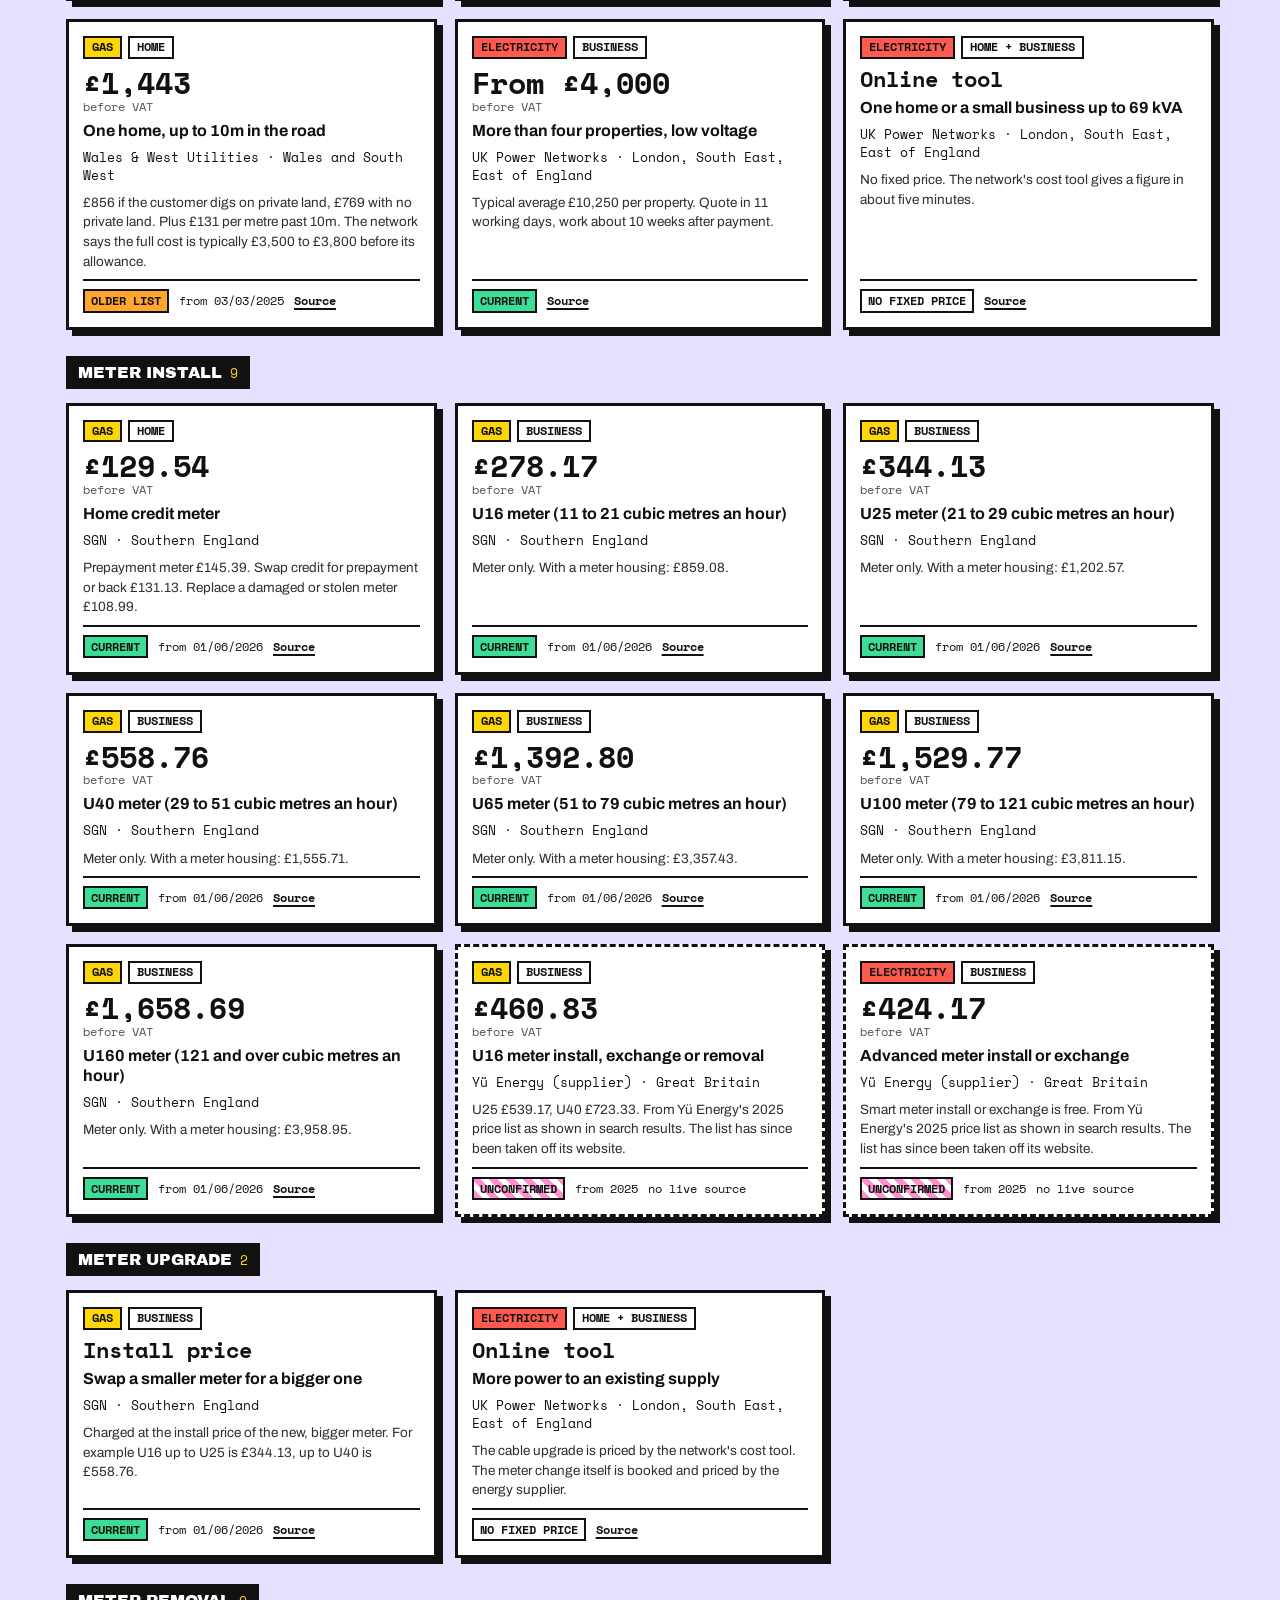
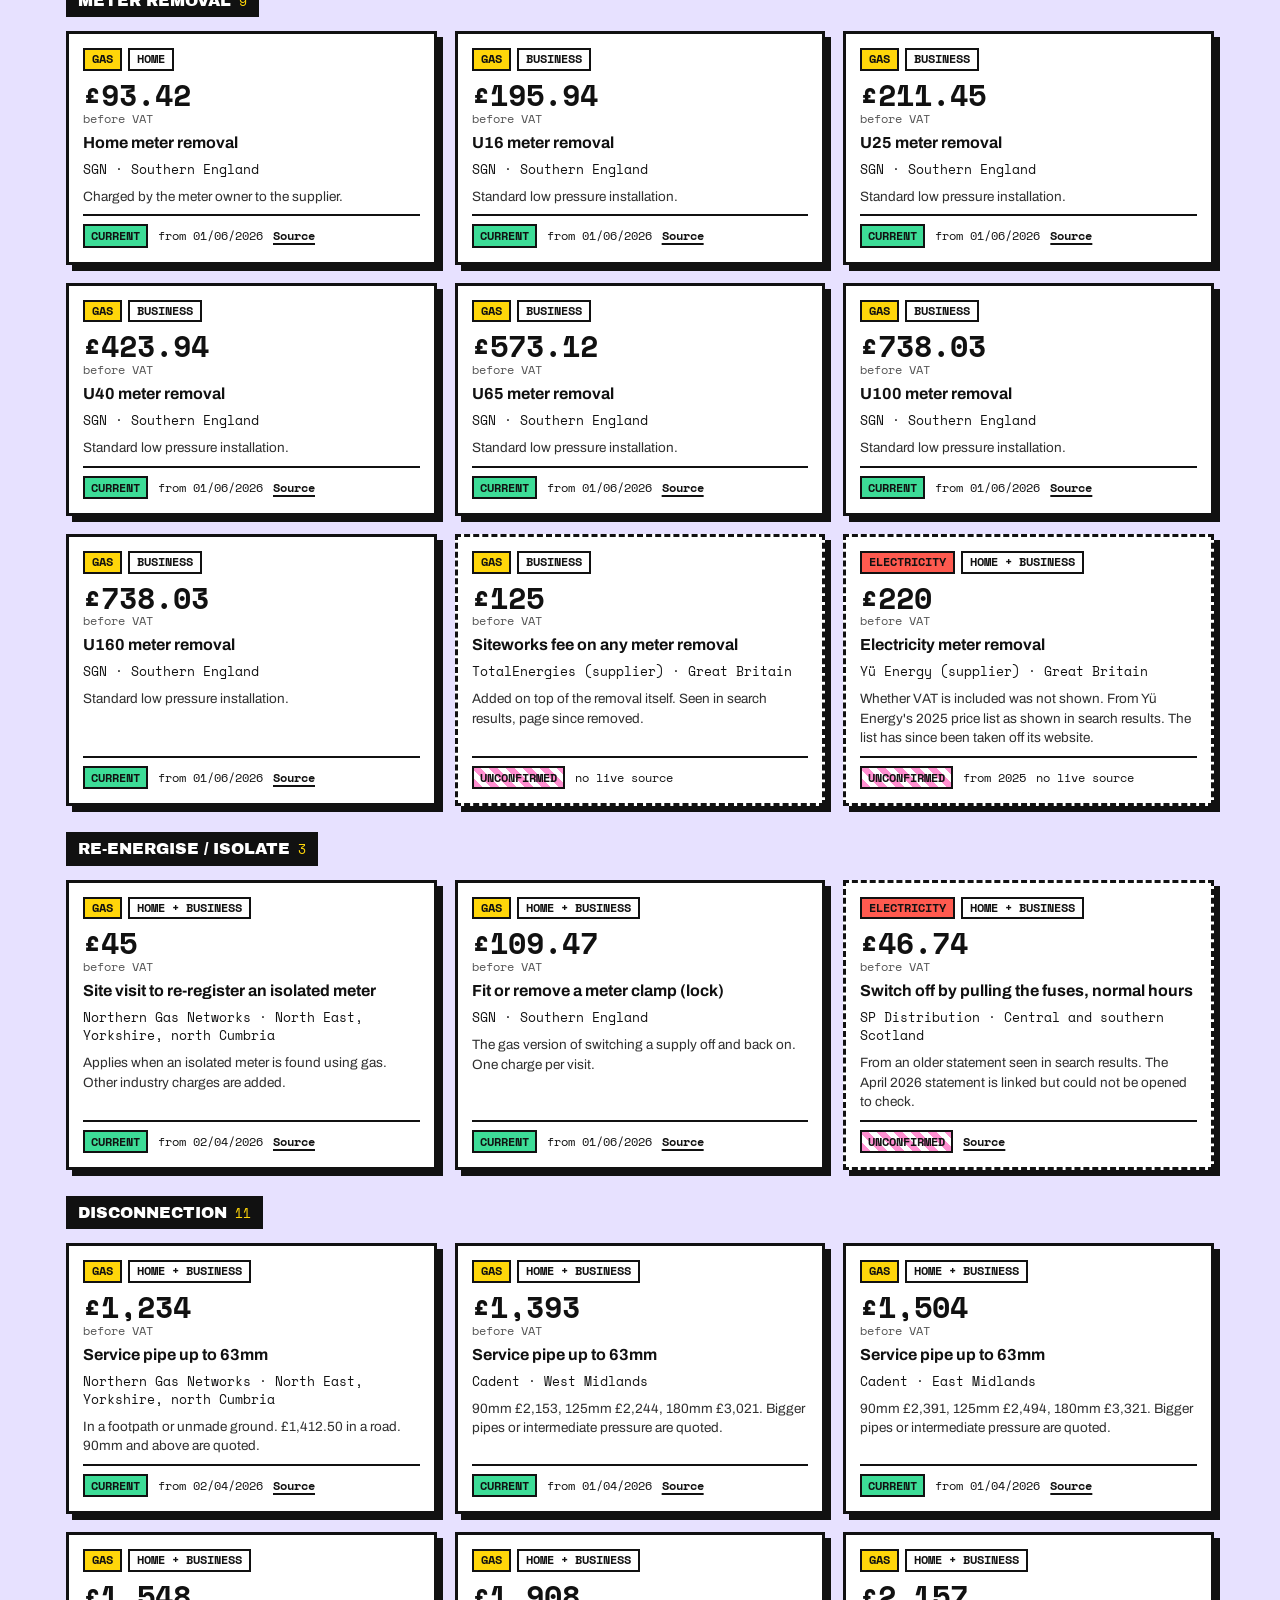
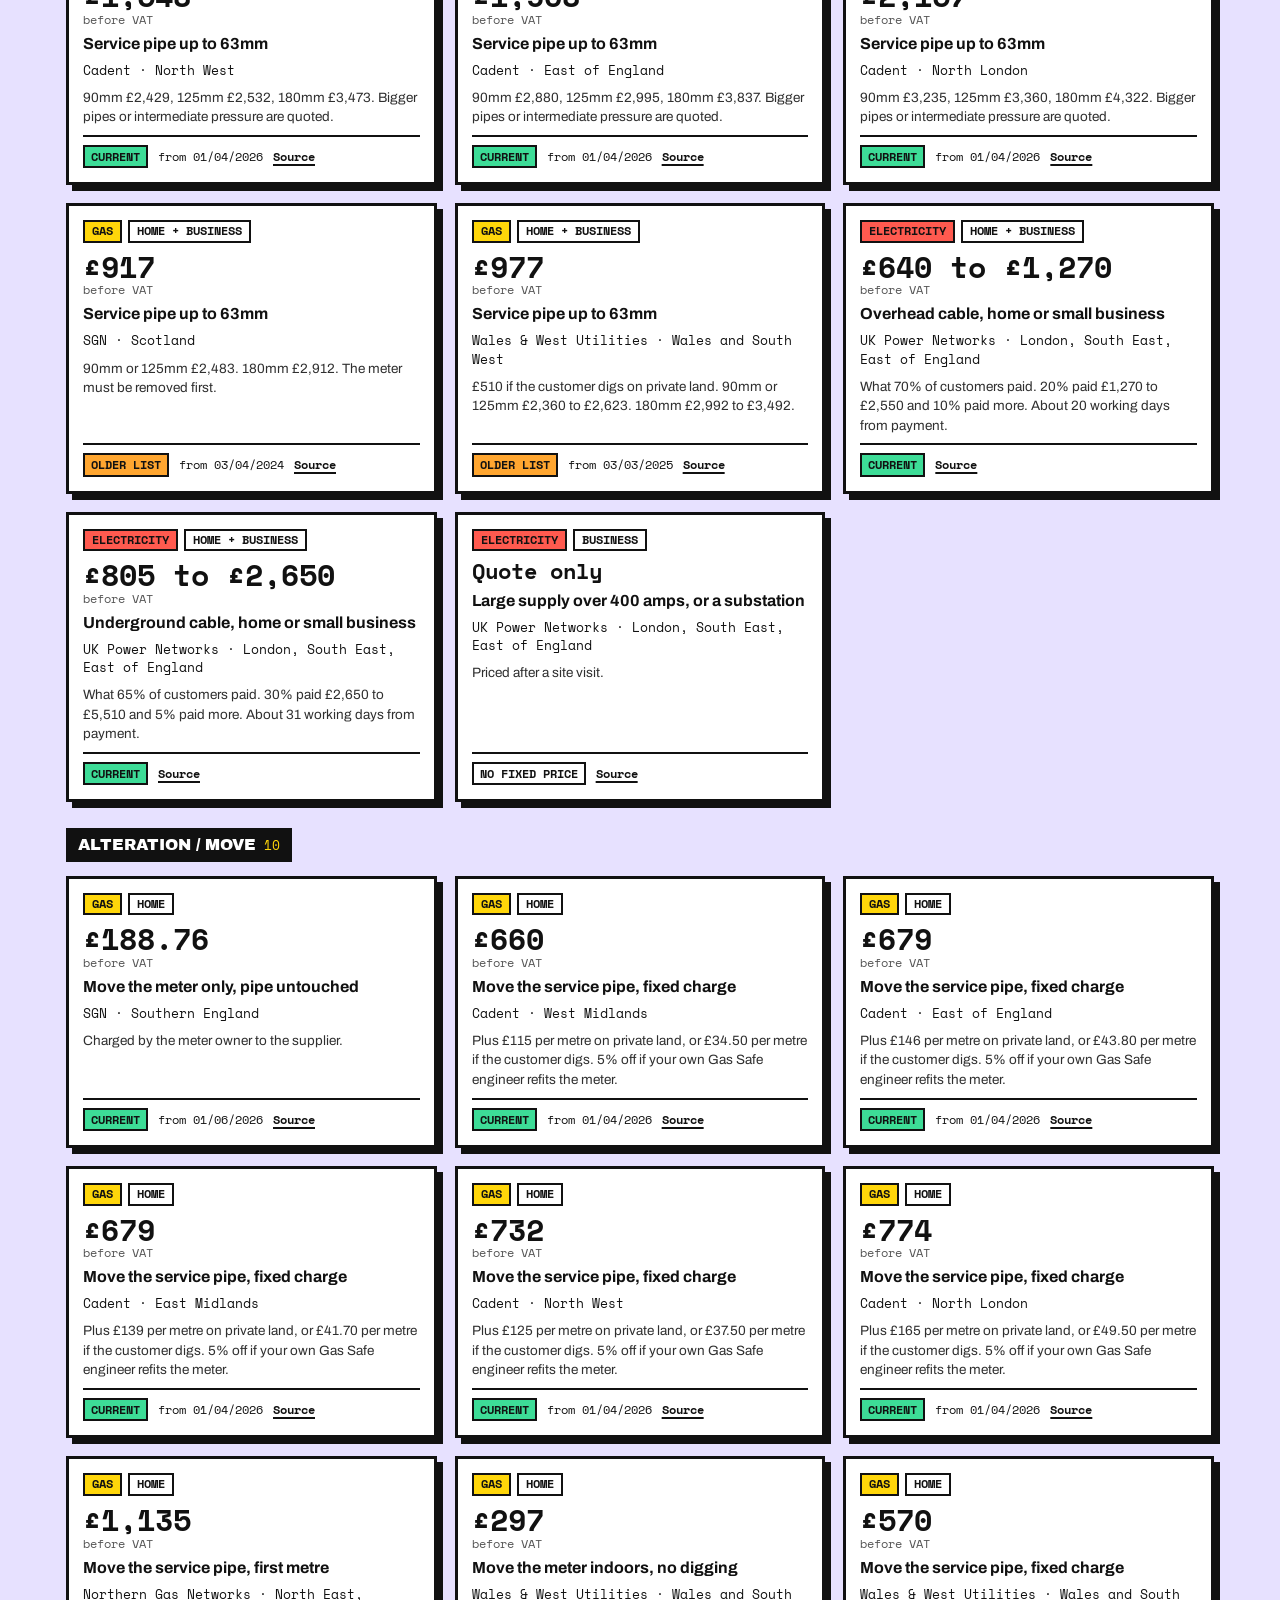
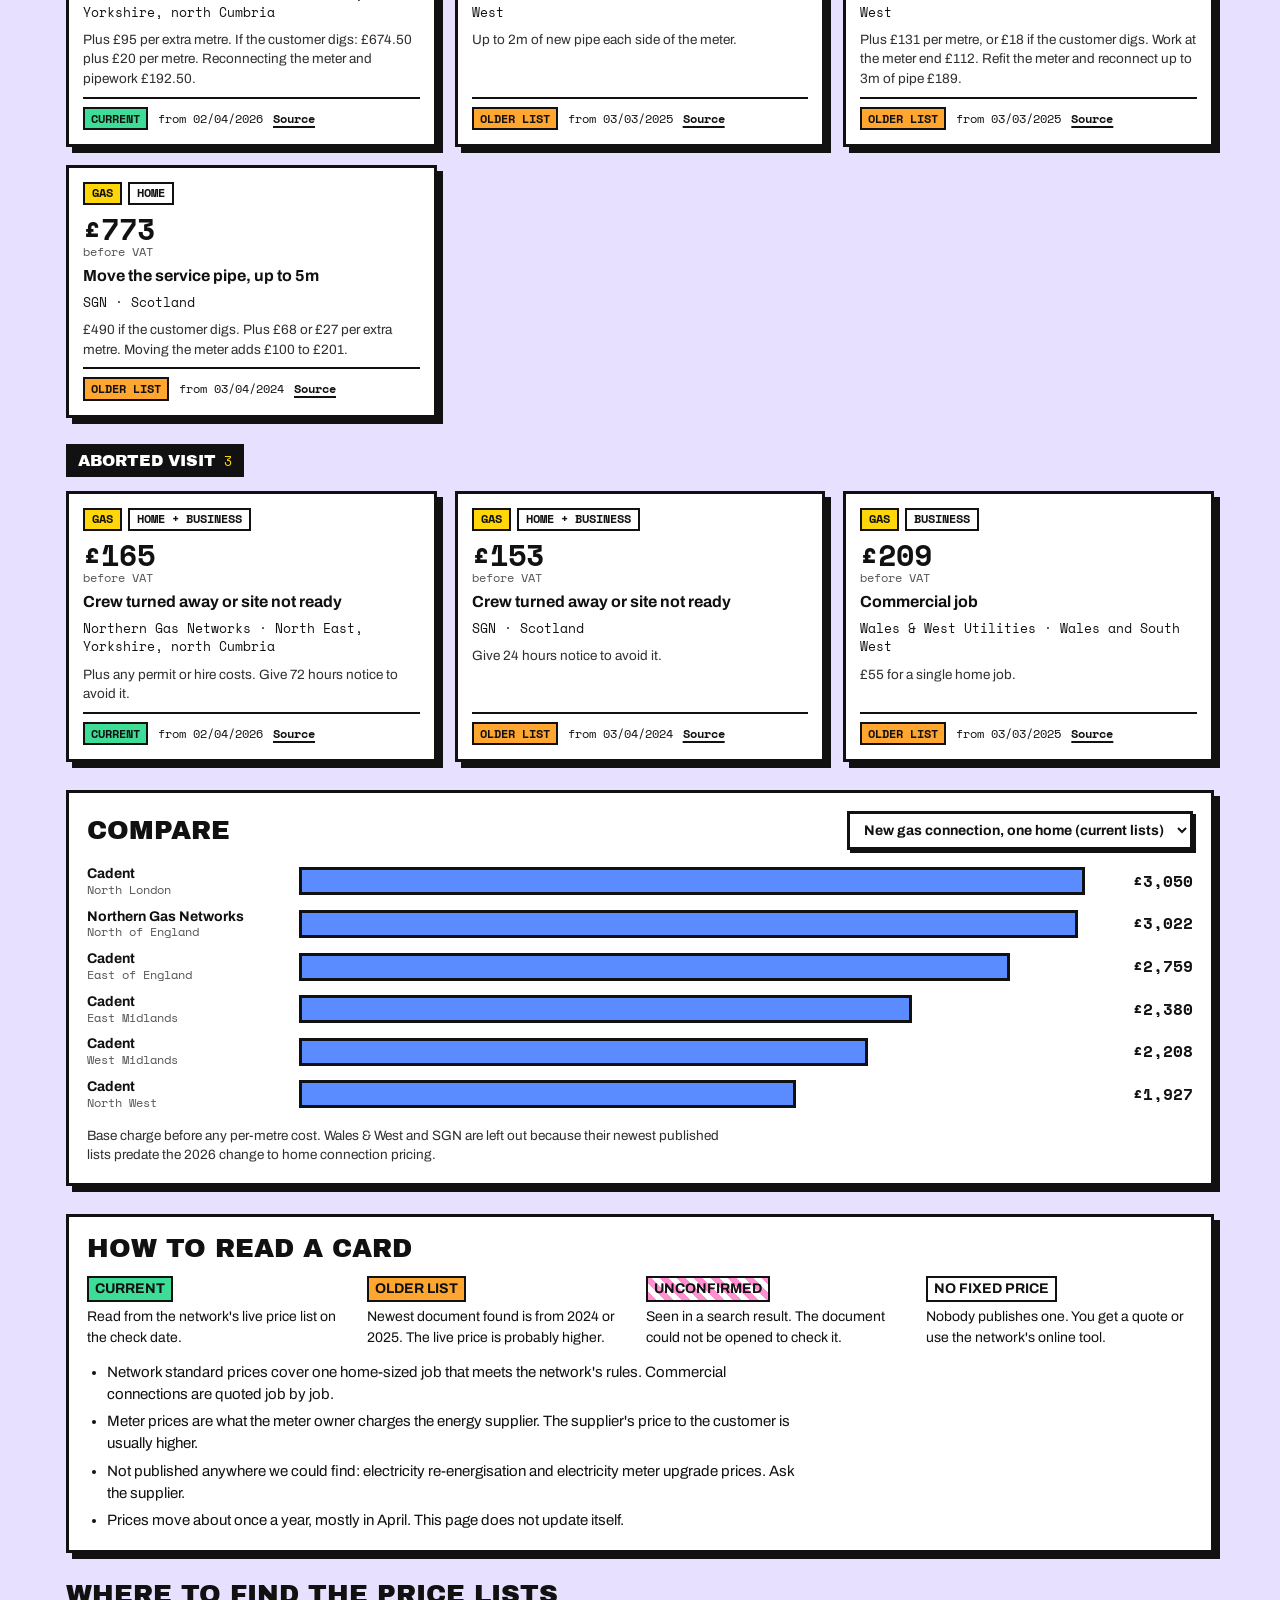
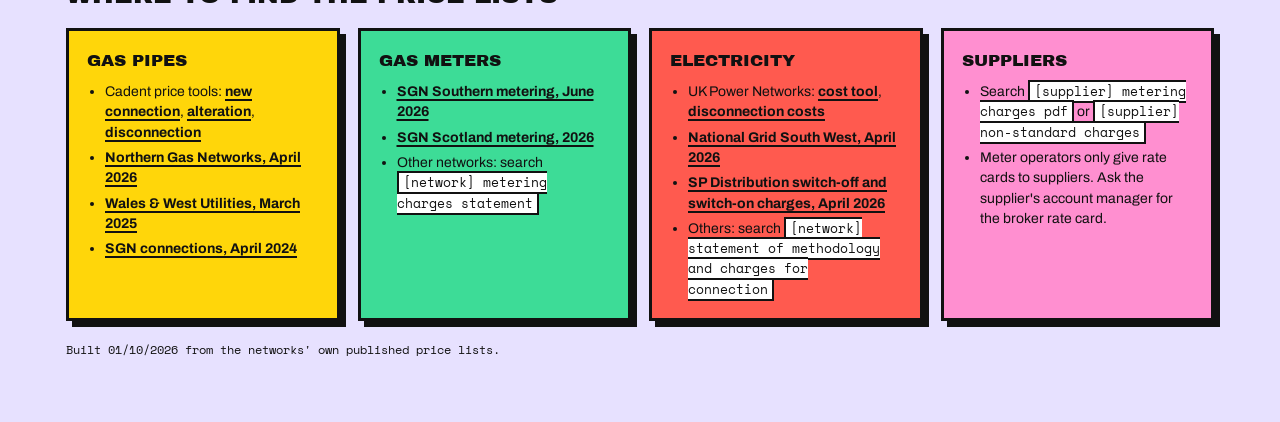
==== commit 5de178fd: "Switch the ask box on and send the model only the rows that match the question Scored 12 of 12 on th" ====
--- a/index.html
+++ b/index.html
@@ -245,7 +245,7 @@
   var JOBS=['New connection','Meter install','Meter upgrade','Meter removal','Re-energise / isolate','Disconnection','Alteration / move','Aborted visit'];
   var R=[];
   // fuel, job, cust(D|C|B), network, area, item, price text, sort number, note, from, status(cur|old|unc|quo), source
-  function r(f,j,c,n,a,i,p,num,note,from,st,src){R.push({f:f,j:j,c:c,n:n,a:a,i:i,p:p,num:num,note:note,from:from,st:st,src:src})}
+  function r(f,j,c,n,a,i,p,num,note,from,st,src,sub){R.push({f:f,j:j,c:c,n:n,a:a,i:i,p:p,num:num,note:note,from:from,st:st,src:src,sub:sub||[]})}
   function gbp(v){return '£'+v.toLocaleString('en-GB',{minimumFractionDigits:v%1?2:0,maximumFractionDigits:2})}
 
   var cad=[['north-london','North London',3050,165,774,2157,3235,3360,4322],
@@ -254,9 +254,9 @@
            ['west-midlands','West Midlands',2208,115,660,1393,2153,2244,3021],
            ['north-west','North West',1927,125,732,1548,2429,2532,3473]];
   cad.forEach(function(c){
-    r('Gas','New connection','D','Cadent',c[1],'One home, standard job',gbp(c[2]),c[2],'Plus '+gbp(c[3])+' per metre on private land, 70% off that rate if the customer digs. Meter box £58, kiosk £353.','01/04/2026','cur',S.cadNew(c[0]));
-    r('Gas','Alteration / move','D','Cadent',c[1],'Move the service pipe, fixed charge',gbp(c[4]),c[4],'Plus '+gbp(c[3])+' per metre on private land, 70% off if the customer digs. 5% off if your own Gas Safe engineer refits the meter.','01/04/2026','cur',S.cadAlt(c[0]));
-    r('Gas','Disconnection','B','Cadent',c[1],'Service pipe up to 63mm',gbp(c[5]),c[5],'90mm '+gbp(c[6])+', 125mm '+gbp(c[7])+', 180mm '+gbp(c[8])+'. Bigger pipes or intermediate pressure are quoted.','01/04/2026','cur',S.cadDis(c[0]));
+    r('Gas','New connection','D','Cadent',c[1],'One home, standard job',gbp(c[2]),c[2],'Plus '+gbp(c[3])+' per metre on private land, or '+gbp(c[3]*0.3)+' per metre if the customer digs. Meter box £58, kiosk £353.','01/04/2026','cur',S.cadNew(c[0]));
+    r('Gas','Alteration / move','D','Cadent',c[1],'Move the service pipe, fixed charge',gbp(c[4]),c[4],'Plus '+gbp(c[3])+' per metre on private land, or '+gbp(c[3]*0.3)+' per metre if the customer digs. 5% off if your own Gas Safe engineer refits the meter.','01/04/2026','cur',S.cadAlt(c[0]));
+    r('Gas','Disconnection','B','Cadent',c[1],'Service pipe up to 63mm',gbp(c[5]),c[5],'90mm '+gbp(c[6])+', 125mm '+gbp(c[7])+', 180mm '+gbp(c[8])+'. Bigger pipes or intermediate pressure are quoted.','01/04/2026','cur',S.cadDis(c[0]),[['Service pipe 90mm',gbp(c[6])],['Service pipe 125mm',gbp(c[7])],['Service pipe 180mm',gbp(c[8])]]);
   });
   r('Gas','New connection','D','Northern Gas Networks','North East, Yorkshire, north Cumbria','One home, main to boundary','£3,022',3022,'Plus £95 per metre on private land, or £20 per metre if the customer digs.','02/04/2026','cur',S.ngn);
   r('Gas','New connection','D','Wales & West Utilities','Wales and South West','One home, up to 10m in the road','£1,443',1443,'£856 if the customer digs on private land, £769 with no private land. Plus £131 per metre past 10m. The network says the full cost is typically £3,500 to £3,800 before its allowance.','03/03/2025','old',S.wwu);
@@ -264,9 +264,9 @@
   r('Gas','New connection','D','SGN','Scotland','New housing, 3 to 10 plots','£1,321',1321,'Per plot. £803 for each extra plot from 11 to 250.','03/04/2024','old',S.sgnC);
   r('Gas','New connection','C','All gas networks','Great Britain','Commercial, or over 73,200 kWh a year','Quote only',null,'No network publishes a price. Apply to the network or an independent connection provider for a quote.','','quo',S.ngn);
 
-  r('Gas','Disconnection','B','Northern Gas Networks','North East, Yorkshire, north Cumbria','Service pipe up to 63mm','£1,234',1234,'In a footpath or unmade ground. £1,412.50 in a road. 90mm and above are quoted.','02/04/2026','cur',S.ngn);
-  r('Gas','Disconnection','B','Wales & West Utilities','Wales and South West','Service pipe up to 63mm','£977',977,'£510 if the customer digs on private land. 90mm or 125mm £2,360 to £2,623. 180mm £2,992 to £3,492.','03/03/2025','old',S.wwu);
-  r('Gas','Disconnection','B','SGN','Scotland','Service pipe up to 63mm','£917',917,'90mm or 125mm £2,483. 180mm £2,912. The meter must be removed first.','03/04/2024','old',S.sgnC);
+  r('Gas','Disconnection','B','Northern Gas Networks','North East, Yorkshire, north Cumbria','Service pipe up to 63mm','£1,234',1234,'In a footpath or unmade ground. £1,412.50 in a road. 90mm and above are quoted.','02/04/2026','cur',S.ngn,[['Service pipe up to 63mm, in a road','£1,412.50'],['Service pipe 90mm and above','Quote only']]);
+  r('Gas','Disconnection','B','Wales & West Utilities','Wales and South West','Service pipe up to 63mm','£977',977,'£510 if the customer digs on private land. 90mm or 125mm £2,360 to £2,623. 180mm £2,992 to £3,492.','03/03/2025','old',S.wwu,[['Service pipe up to 63mm, customer digs on private land','£510'],['Service pipe 90mm or 125mm','£2,360 unmade ground, £2,623 footpath or road'],['Service pipe 180mm','£2,992 unmade ground, £3,492 footpath or road']]);
+  r('Gas','Disconnection','B','SGN','Scotland','Service pipe up to 63mm','£917',917,'90mm or 125mm £2,483. 180mm £2,912. The meter must be removed first.','03/04/2024','old',S.sgnC,[['Service pipe 90mm or 125mm','£2,483'],['Service pipe 180mm','£2,912']]);
 
   r('Gas','Alteration / move','D','Northern Gas Networks','North East, Yorkshire, north Cumbria','Move the service pipe, first metre','£1,135',1135,'Plus £95 per extra metre. If the customer digs: £674.50 plus £20 per metre. Reconnecting the meter and pipework £192.50.','02/04/2026','cur',S.ngn);
   r('Gas','Alteration / move','D','Wales & West Utilities','Wales and South West','Move the service pipe, fixed charge','£570',570,'Plus £131 per metre, or £18 if the customer digs. Work at the meter end £112. Refit the meter and reconnect up to 3m of pipe £189.','03/03/2025','old',S.wwu);
@@ -274,11 +274,11 @@
   r('Gas','Alteration / move','D','SGN','Southern England','Move the meter only, pipe untouched','£188.76',188.76,'Charged by the meter owner to the supplier.','01/06/2026','cur',S.sgnM);
   r('Gas','Alteration / move','D','Wales & West Utilities','Wales and South West','Move the meter indoors, no digging','£297',297,'Up to 2m of new pipe each side of the meter.','03/03/2025','old',S.wwu);
 
-  r('Gas','Meter install','D','SGN','Southern England','Home credit meter','£129.54',129.54,'Prepayment meter £145.39. Swap credit for prepayment or back £131.13. Replace a damaged or stolen meter £108.99.','01/06/2026','cur',S.sgnM);
+  r('Gas','Meter install','D','SGN','Southern England','Home credit meter','£129.54',129.54,'Prepayment meter £145.39. Swap credit for prepayment or back £131.13. Replace a damaged or stolen meter £108.99.','01/06/2026','cur',S.sgnM,[['Home prepayment meter install','£145.39'],['Swap home credit meter for prepayment or back','£131.13'],['Replace a damaged or stolen home meter','£108.99']]);
   var big=[['U16','11 to 21',278.17,859.08,195.94],['U25','21 to 29',344.13,1202.57,211.45],['U40','29 to 51',558.76,1555.71,423.94],
            ['U65','51 to 79',1392.80,3357.43,573.12],['U100','79 to 121',1529.77,3811.15,738.03],['U160','121 and over',1658.69,3958.95,738.03]];
   big.forEach(function(b){
-    r('Gas','Meter install','C','SGN','Southern England',b[0]+' meter ('+b[1]+' cubic metres an hour)',gbp(b[2]),b[2],'Meter only. With a meter housing: '+gbp(b[3])+'.','01/06/2026','cur',S.sgnM);
+    r('Gas','Meter install','C','SGN','Southern England',b[0]+' meter ('+b[1]+' cubic metres an hour)',gbp(b[2]),b[2],'Meter only. With a meter housing: '+gbp(b[3])+'.','01/06/2026','cur',S.sgnM,[[b[0]+' meter install including a meter housing',gbp(b[3])]]);
     r('Gas','Meter removal','C','SGN','Southern England',b[0]+' meter removal',gbp(b[4]),b[4],'Standard low pressure installation.','01/06/2026','cur',S.sgnM);
   });
   r('Gas','Meter upgrade','C','SGN','Southern England','Swap a smaller meter for a bigger one','Install price',null,'Charged at the install price of the new, bigger meter. For example U16 up to U25 is £344.13, up to U40 is £558.76.','01/06/2026','cur',S.sgnM);
@@ -395,17 +395,48 @@
   chart();draw();
 
   // Ask box: talks to the relay, which holds the key and calls a free OpenCode model.
-  var RELAY='';
+  var RELAY='https://siteworks-relay.saumya-siteworks.workers.dev';
   var host=location.hostname;
   if(RELAY&&(/(^|\.)github\.io$/.test(host)||host==='localhost'||host==='127.0.0.1')){
     var hist=[], busy=false;
-    var context=R.map(function(x){
-      return [x.f,x.j,CU[x.c],x.n+', '+x.a,x.i,x.p,x.note,x.from||'-',ST[x.st]].join(' | ');
-    }).join('\n');
+    /*PICK*/
+    var JOBKEYS=[['Disconnection',['disconnect','cut off','cap off']],['Meter removal',['remov','take out']],['Meter upgrade',['upgrade','bigger','upsize']],
+      ['Meter install',['install','exchange','new meter','fit a meter','housing']],['Re-energise / isolate',['energis','energiz','isolat','clamp','switch off','switch on']],
+      ['Alteration / move',['move','moving','alter','relocat','shift']],['Aborted visit',['abort','cancel','turned away','wasted']],['New connection',['new connection','new gas','new electric','new supply','connect']]];
+    var AREAS=[];R.forEach(function(x){(x.a+','+x.n).toLowerCase().split(/,| and /).forEach(function(t){t=t.trim();if(t&&AREAS.indexOf(t)<0)AREAS.push(t)})});
+    AREAS.sort(function(a,b){return b.length-a.length});
+    function detect(q){
+      q=' '+q.toLowerCase()+' ';var d={job:null,fuel:null,areas:[],size:null},rest=q;
+      for(var i=0;i<JOBKEYS.length&&!d.job;i++)if(JOBKEYS[i][1].some(function(k){return q.indexOf(k)>-1}))d.job=JOBKEYS[i][0];
+      if(/\bgas\b/.test(q))d.fuel='Gas';else if(/electric|power|\belec\b/.test(q))d.fuel='Electricity';
+      AREAS.forEach(function(a){if(rest.indexOf(a)>-1){d.areas.push(a);rest=rest.split(a).join(' ')}});
+      var m=q.match(/\bu ?(16|25|40|65|100|160)\b/);if(m)d.size='u'+m[1];
+      return d;
+    }
+    function pick(q,prev){
+      var d=detect(q),p=prev?detect(prev):{areas:[]};
+      var job=d.job||p.job,fuel=d.fuel||p.fuel,areas=d.areas.length?d.areas:p.areas,size=d.size||p.size;
+      function run(useArea,useJob){return R.filter(function(x){
+        if(fuel&&x.f!==fuel)return false;
+        if(useJob&&job&&x.j!==job)return false;
+        if(size&&(x.i+' '+x.note).toLowerCase().indexOf(size)<0)return false;
+        if(useArea&&areas.length){var h=(x.a+','+x.n).toLowerCase();if(!areas.some(function(a){return h.indexOf(a)>-1}))return false}
+        return true})}
+      var rows=run(true,true);if(!rows.length)rows=run(false,true);if(!rows.length)rows=run(true,false);if(!rows.length)rows=R;
+      return rows;
+    }
+    function lines(rows){return rows.map(function(x){
+      var head=['AREA: '+x.a,x.n,x.f,x.j,CU[x.c]], tail=['from '+(x.from||'-'),ST[x.st]];
+      return [head.concat([x.i,'PRICE: '+x.p,x.note],tail).join(' | ')].concat(x.sub.map(function(u){
+        return head.concat([u[0],'PRICE: '+u[1],'-'],tail).join(' | ')})).join('\n');
+    }).join('\n')}
+    /*END*/
     function bubble(cls,text){var d=document.createElement('div');d.className='msg '+cls;d.textContent=text;$('thread').appendChild(d);return d}
     function ask(q){
       q=q.trim();if(!q||busy)return;
       busy=true;$('askgo').disabled=true;$('askq').value='';
+      var prev='';for(var k=hist.length-1;k>=0;k--)if(hist[k].role==='user'){prev=hist[k].content;break}
+      var context=lines(pick(q,prev));
       bubble('me',q);hist.push({role:'user',content:q});
       var w=bubble('bot wait','Looking it up...');
       fetch(RELAY,{method:'POST',headers:{'Content-Type':'application/json'},body:JSON.stringify({context:context,messages:hist.slice(-8)})})
@@ -423,7 +454,7 @@
       b.addEventListener('click',function(){ask(t)});$('eg').appendChild(b);
     });
     $('askform').addEventListener('submit',function(e){e.preventDefault();ask($('askq').value)});
-    $('ask').hidden=false;
+    fetch(RELAY).then(function(res){return res.json()}).then(function(j){if(j&&j.ready)$('ask').hidden=false}).catch(function(){});
   }
 })();
 </script>
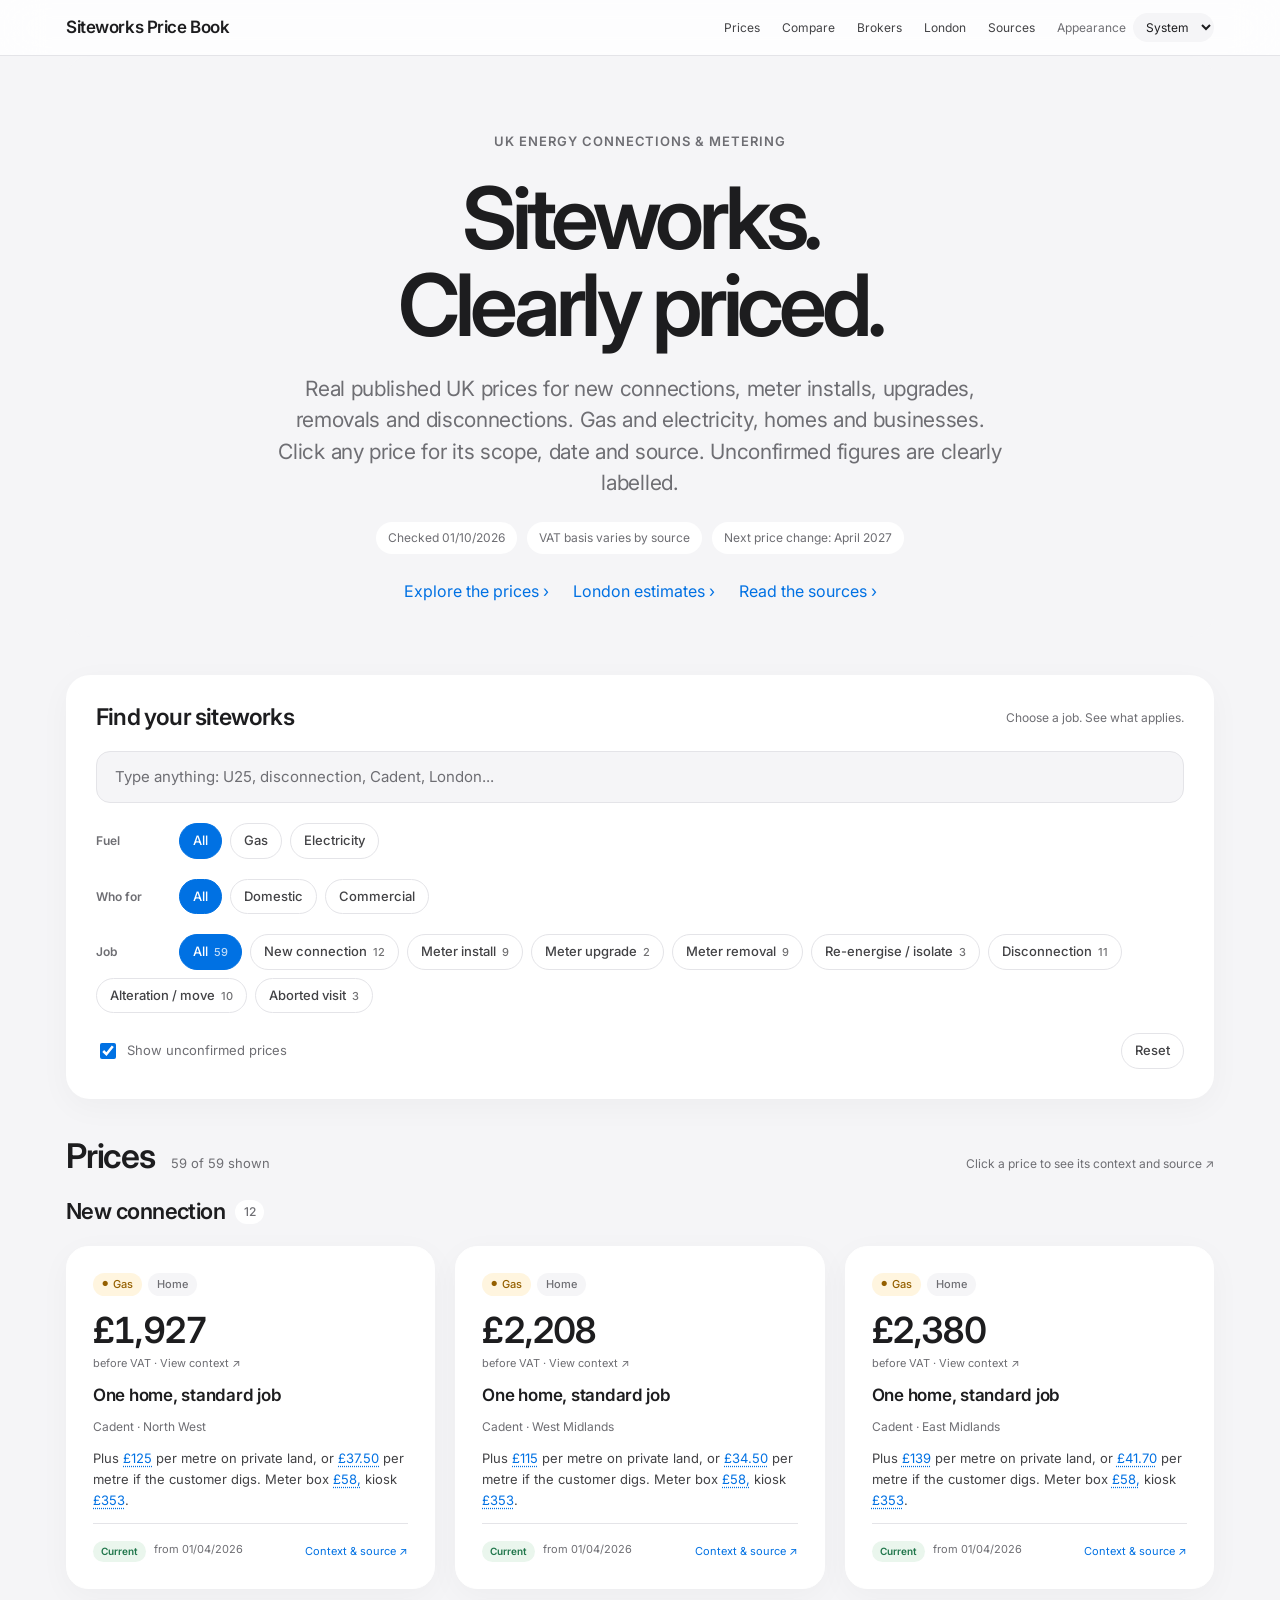
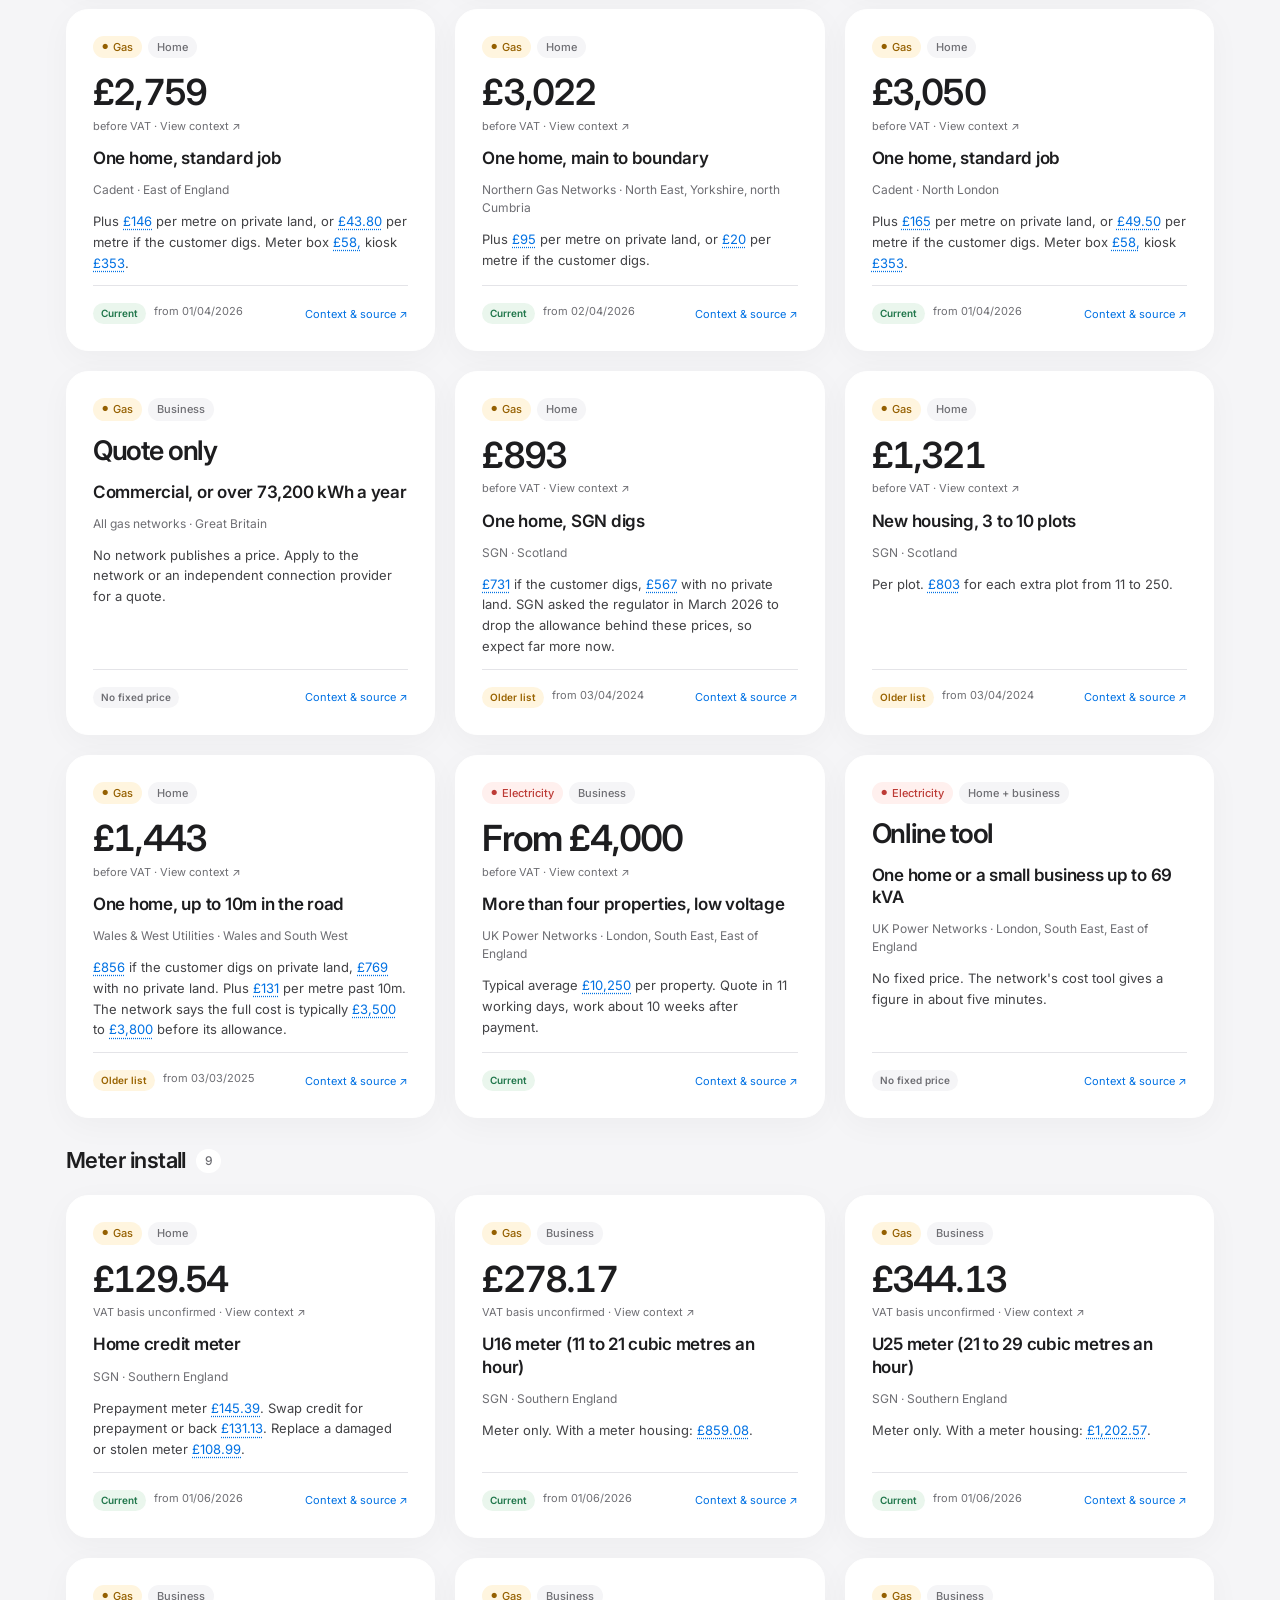
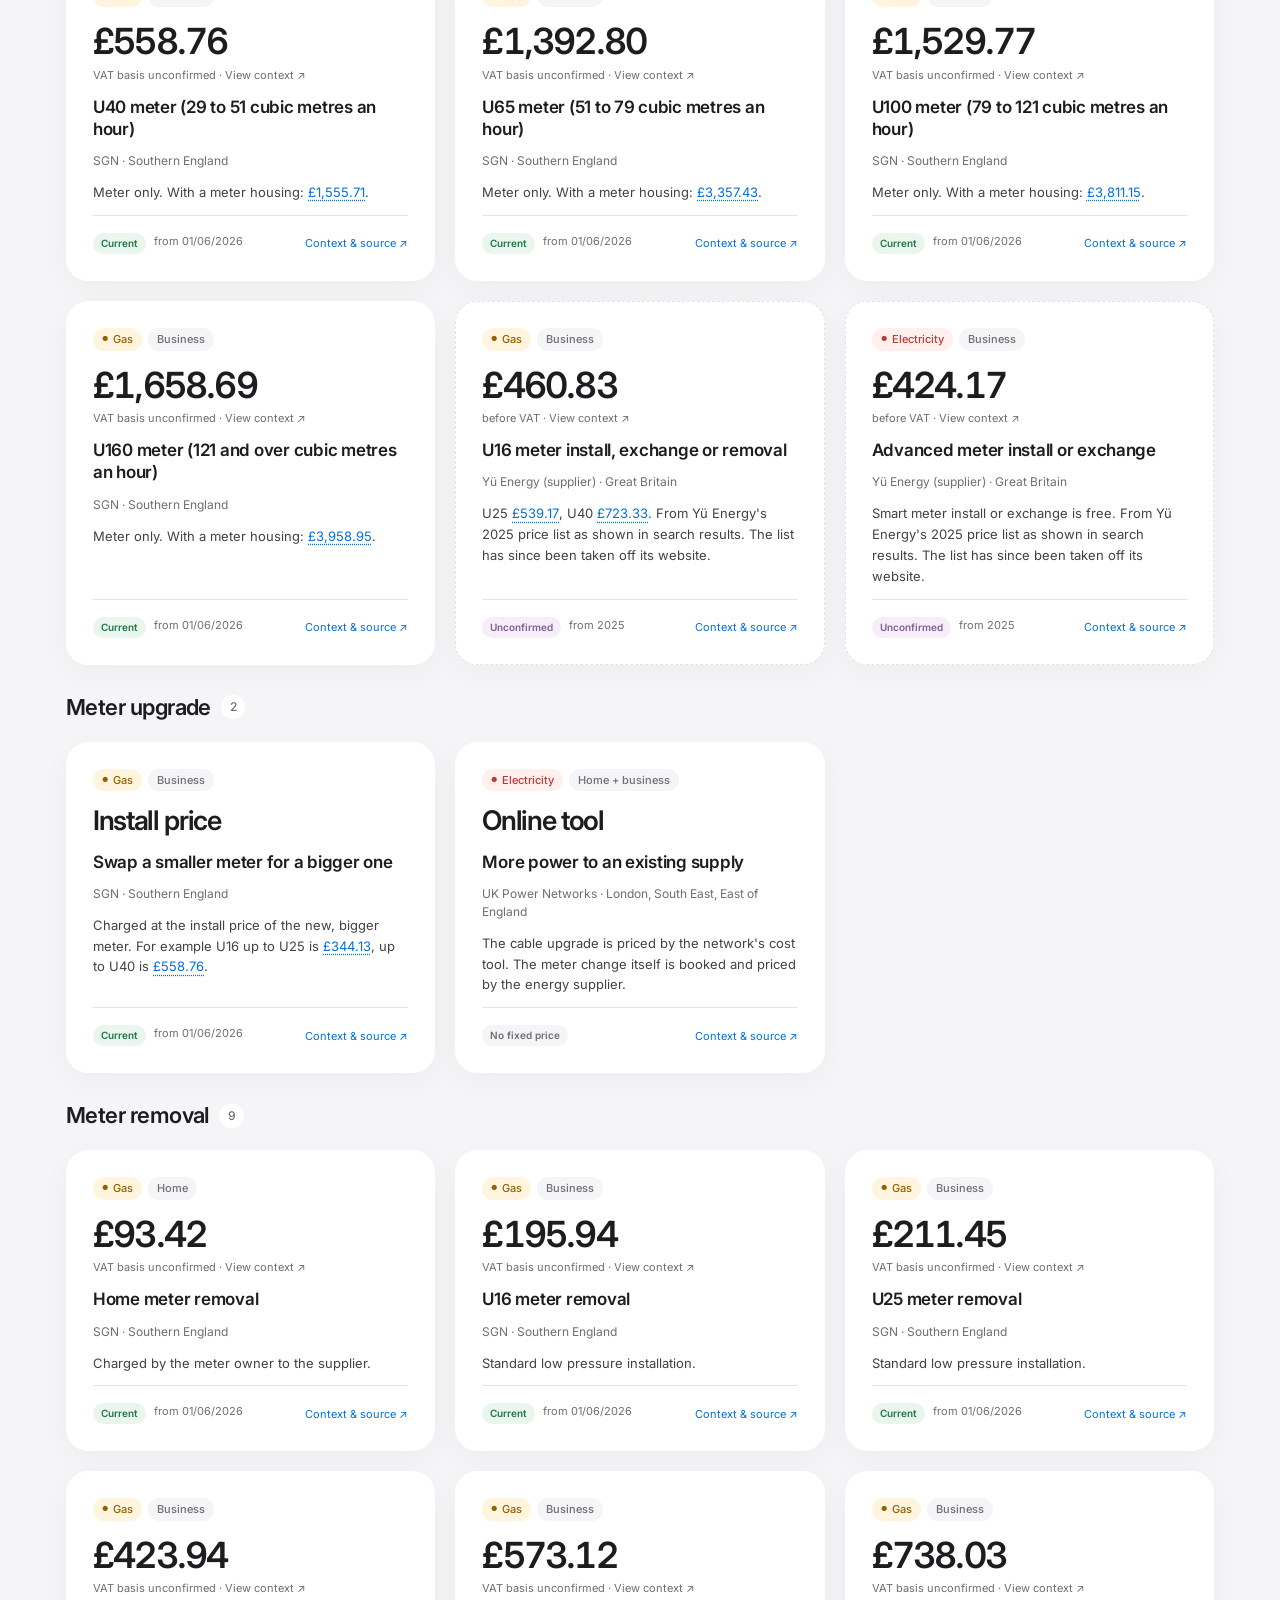
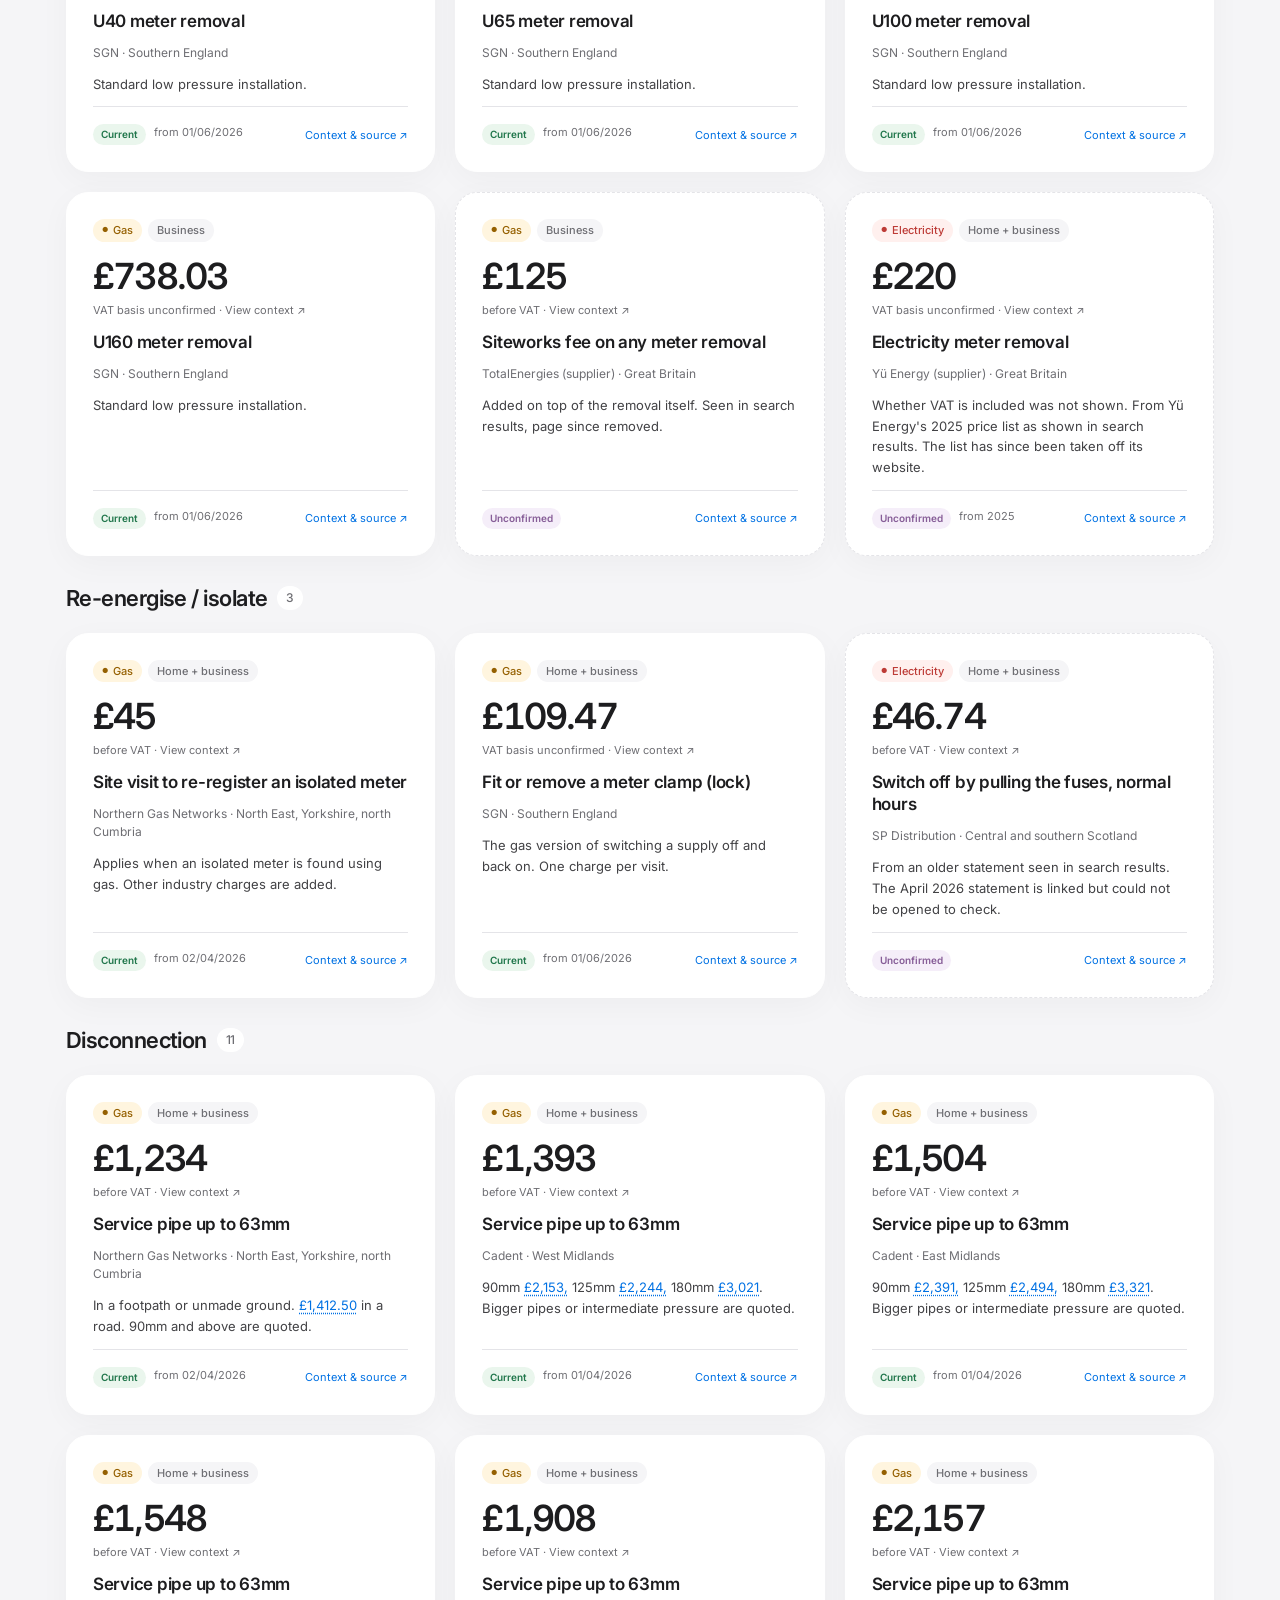
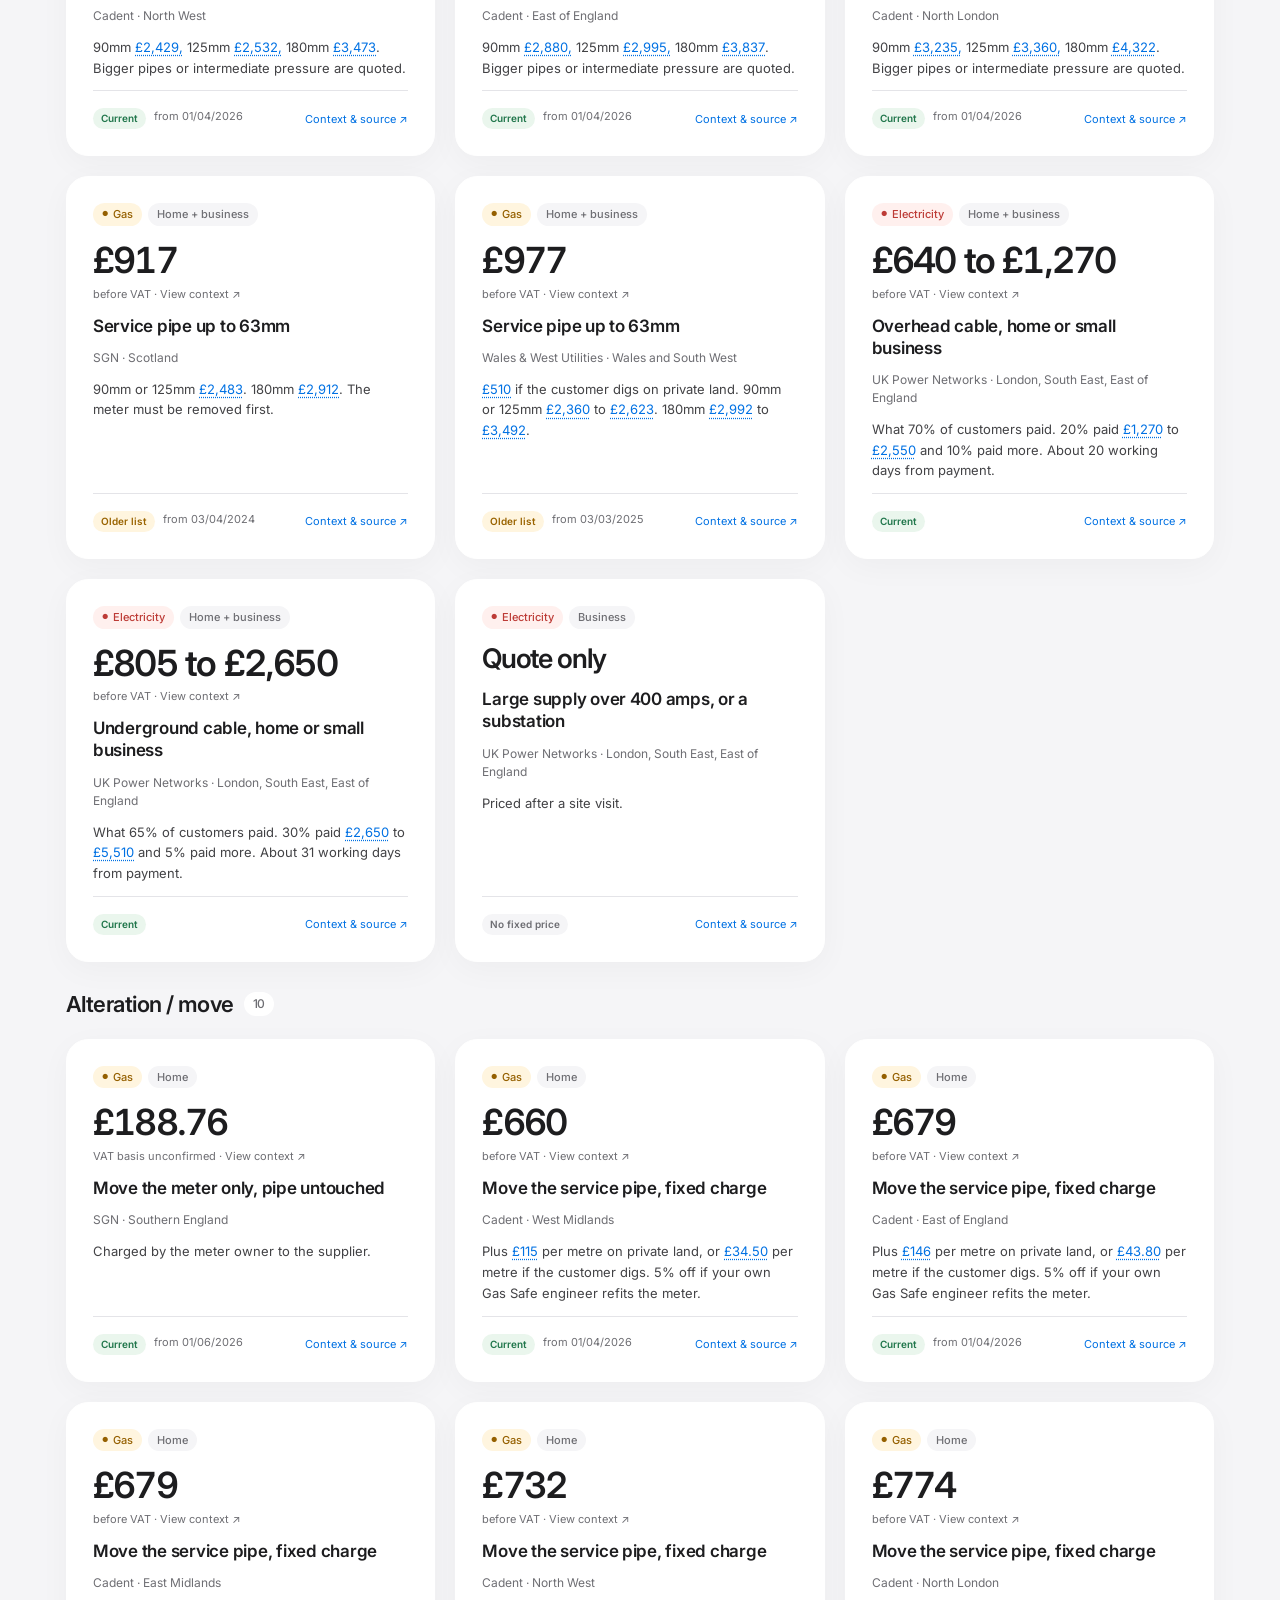
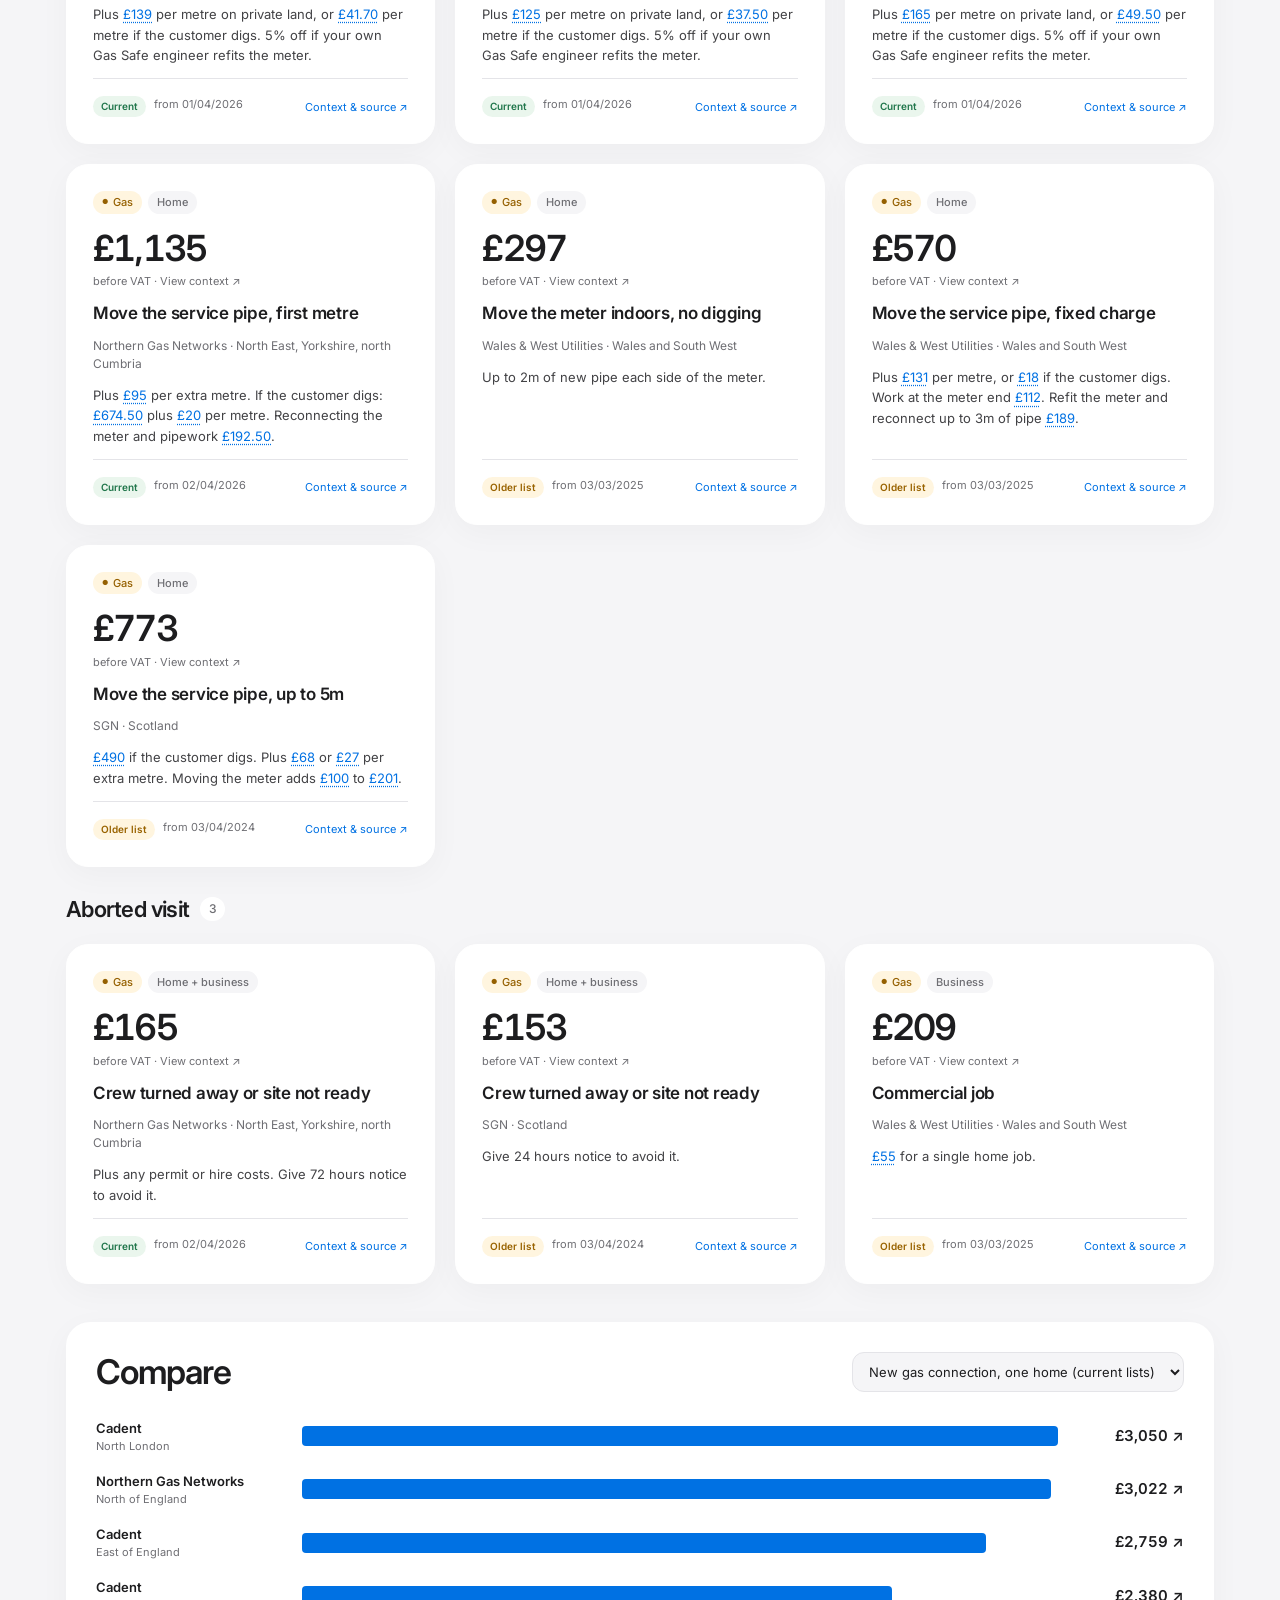
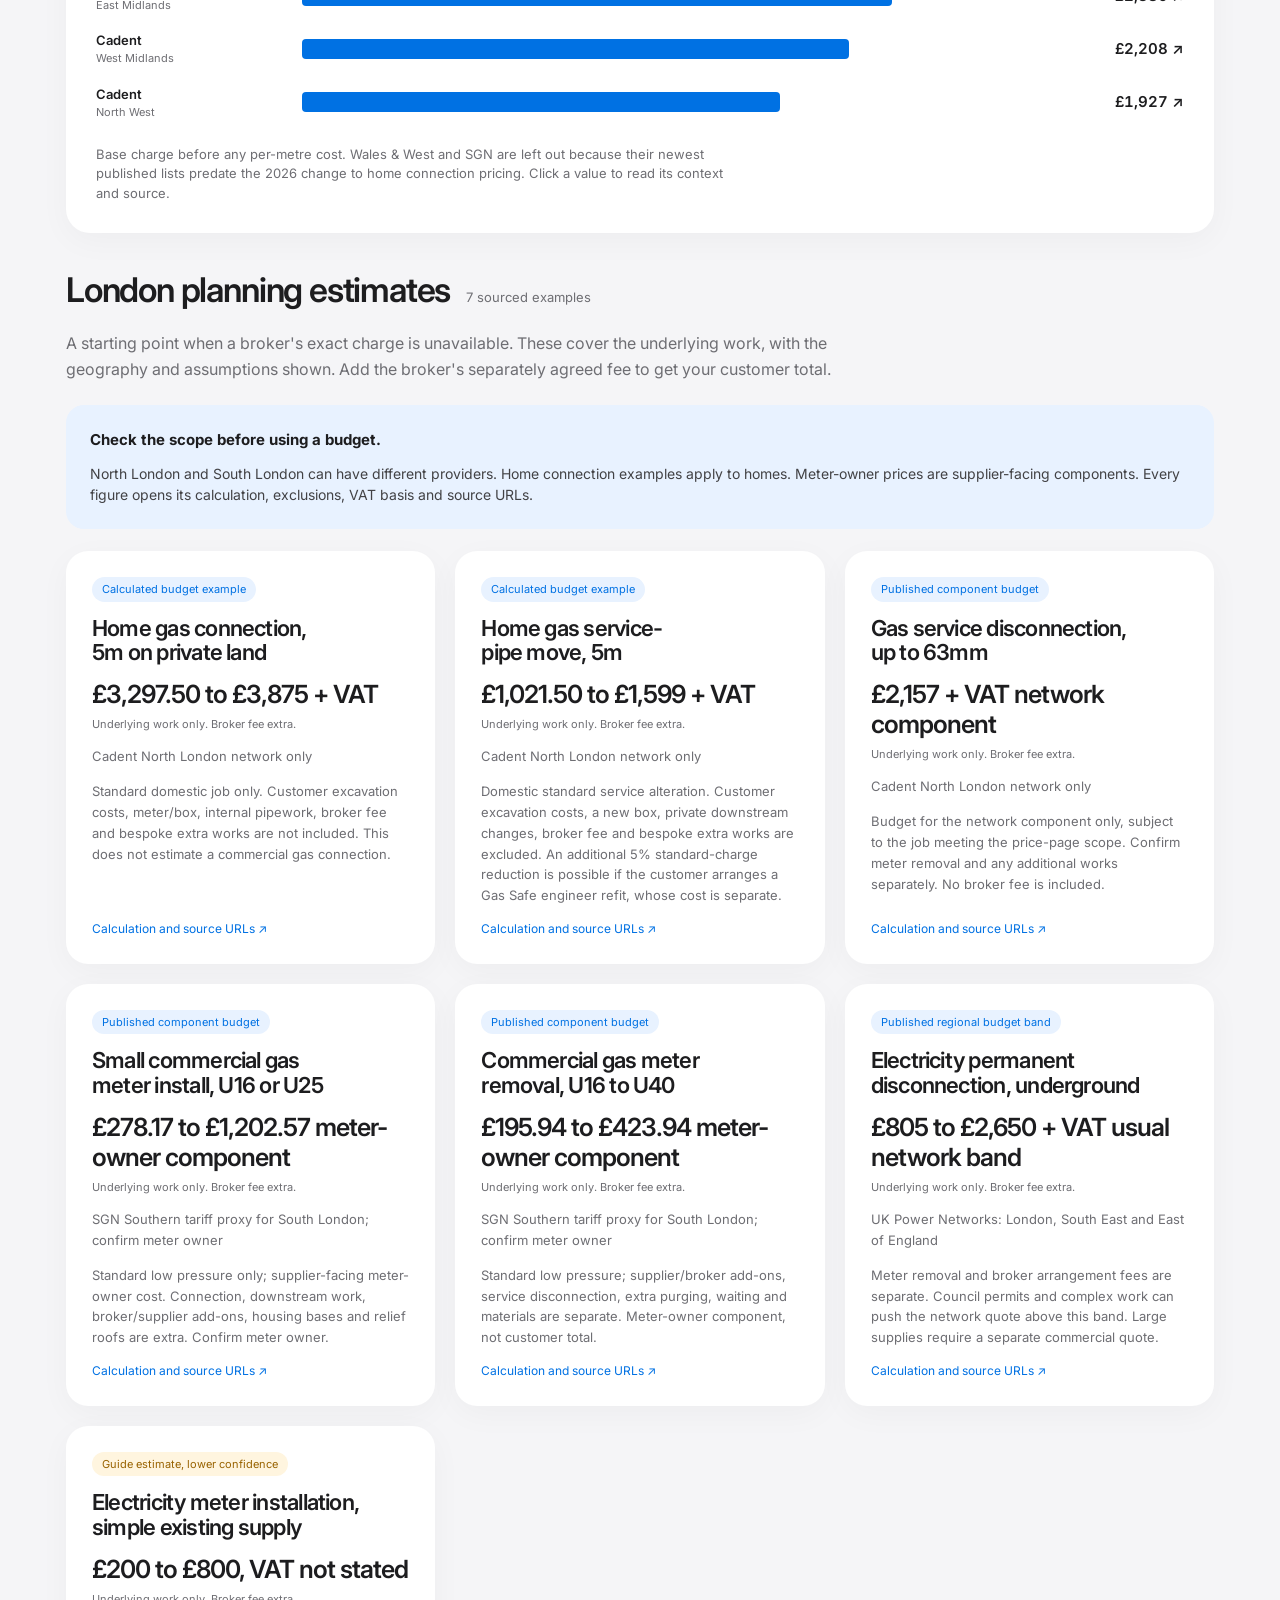
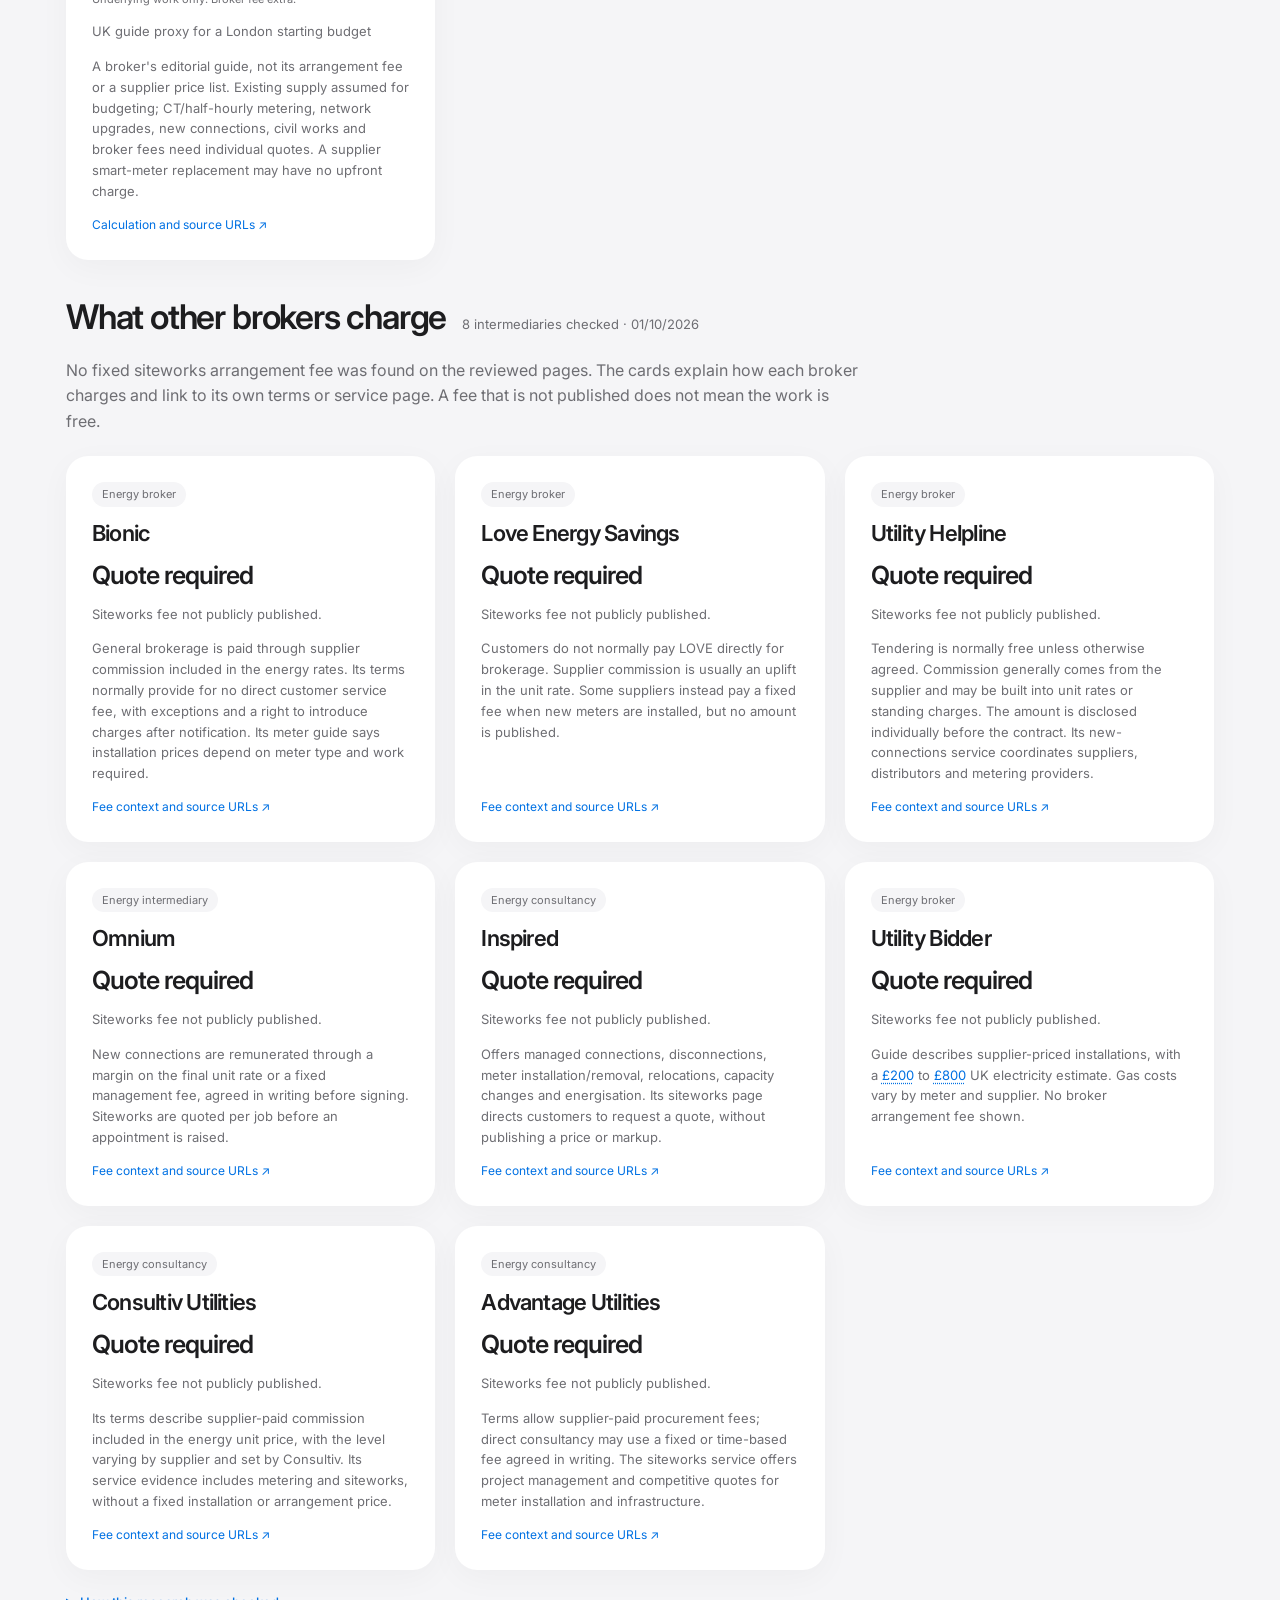
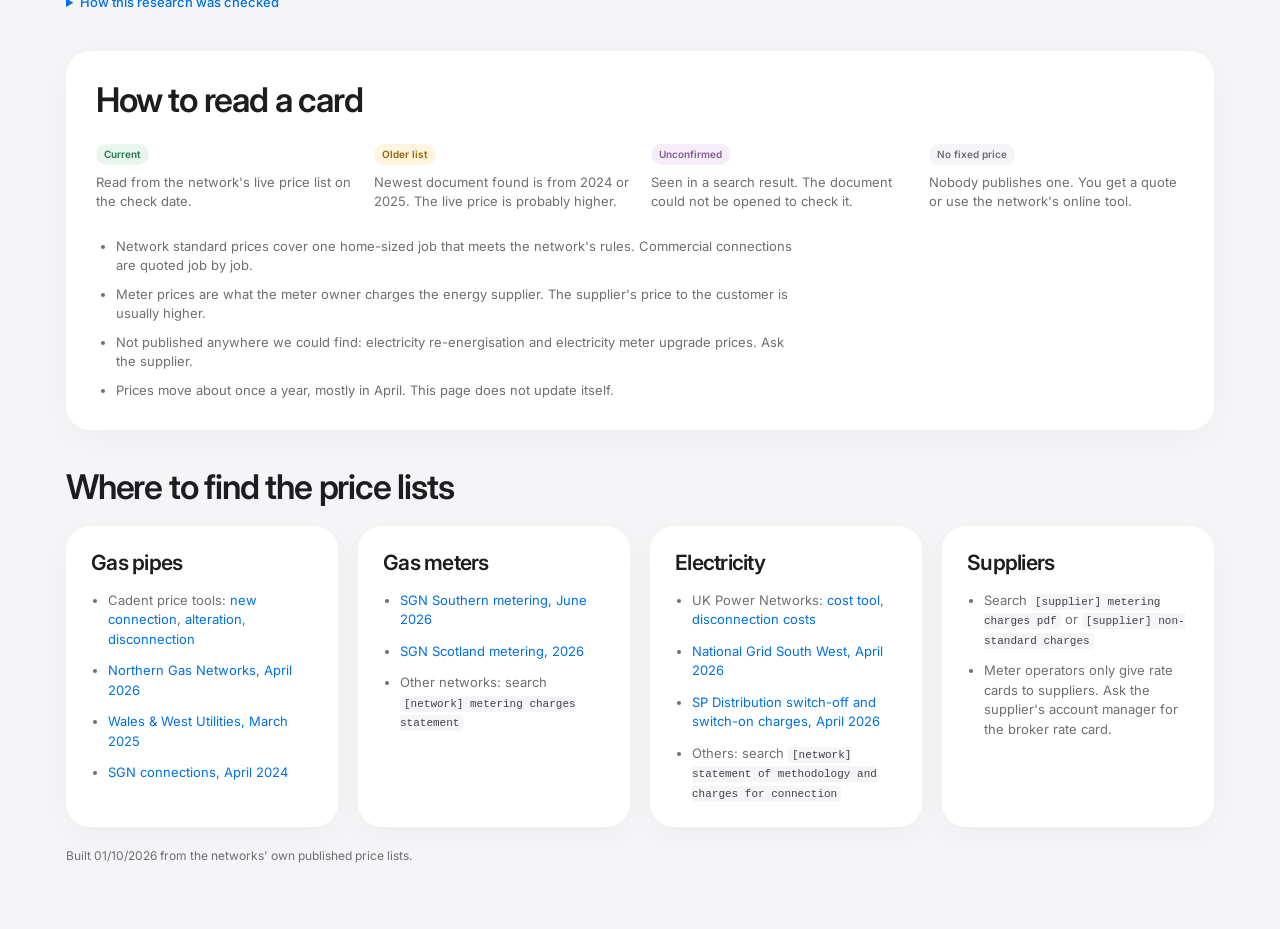
==== commit 7e7621b4: "Redesign price book and add sourced broker research and web search Add light and dark appearances, c" ====
--- a/index.html
+++ b/index.html
@@ -5,149 +5,64 @@
 <meta name="viewport" content="width=device-width, initial-scale=1">
 <meta name="description" content="Published UK gas and electricity siteworks prices: new connections, meter work and disconnections.">
 <title>Siteworks Price Book</title>
-<link rel="stylesheet" href="https://fonts.googleapis.com/css2?family=Archivo+Black&family=Archivo:wght@400;500;700&family=Space+Mono:wght@400;700&display=swap">
+<link rel="stylesheet" href="https://fonts.googleapis.com/css2?family=Inter:wght@400;500;600;700&display=swap">
 <style>
-/* Layout: neo-brutal single look. Yellow title slab, filter board, a wall of price cards grouped by job,
-   then the compare chart and the where-to-find blocks. Gas is yellow and electricity is red, as in UK street-works marking. */
 :root{
-  --bg:#e7e1ff; --card:#ffffff; --ink:#111111; --ink2:#2f2f2f; --muted:#555555;
-  --yellow:#ffd60a; --red:#ff5a4f; --blue:#5b8cff; --green:#3ddc97; --orange:#ffa630; --pink:#ff8fd0;
-  --bd:3px solid var(--ink); --sh:6px 6px 0 var(--ink); --sh-s:3px 3px 0 var(--ink);
-  --display:"Archivo Black","Arial Black",Impact,sans-serif;
-  --body:"Archivo",system-ui,-apple-system,"Segoe UI",Arial,sans-serif;
-  --mono:"Space Mono",ui-monospace,Menlo,Consolas,monospace;
-  color-scheme:light;
+ --bg:#f5f5f7;--card:#fff;--ink:#1d1d1f;--ink2:#424245;--muted:#6e6e73;--accent:#0071e3;--accent-hover:#0077ed;--accent-soft:#e8f2ff;--on-accent:#fff;
+ --line:#e4e4e8;--soft:#f5f5f7;--nav:rgba(255,255,255,.82);--shadow:0 8px 32px rgba(0,0,0,.035);--veil:rgba(0,0,0,.4);
+ --gas:#956000;--gas-bg:#fff5df;--elec:#bd3b36;--elec-bg:#fff0ee;--green:#20764b;--green-bg:#eaf6ed;--orange:#996300;--orange-bg:#fff5df;--pink:#865d97;--pink-bg:#f5eef9;
+ --body:-apple-system,BlinkMacSystemFont,"SF Pro Display","SF Pro Text","Inter",Helvetica,Arial,sans-serif;--mono:ui-monospace,"SFMono-Regular",Menlo,Consolas,monospace;color-scheme:light;
 }
-*{box-sizing:border-box}
-[hidden]{display:none!important}
-body{background:var(--bg);color:var(--ink);font-family:var(--body);font-size:15px;line-height:1.45;margin:0}
-.wrap{max-width:1180px;margin:0 auto;padding-inline:16px;padding-block:28px 64px;display:flex;flex-direction:column;gap:28px}
-a{color:var(--ink);font-weight:700;text-decoration-thickness:2px;text-underline-offset:3px}
-a:hover{background:var(--yellow)}
-a:focus-visible,button:focus-visible,input:focus-visible,select:focus-visible{outline:3px solid var(--blue);outline-offset:3px}
-h1,h2,h3{font-family:var(--display);font-weight:400;margin:0;text-wrap:balance;text-transform:uppercase}
-h2{font-size:26px;line-height:1.05}
-.box{background:var(--card);border:var(--bd);box-shadow:var(--sh);padding:18px;min-width:0}
-
-/* title slab */
-.slab{background:var(--yellow);display:flex;flex-direction:column;gap:12px;padding:22px}
-.slab h1{font-size:clamp(34px,8.2vw,76px);line-height:.92;letter-spacing:-1px}
-.slab p{margin:0;max-width:60ch;font-size:16px;font-weight:500}
-.stickers{display:flex;flex-wrap:wrap;gap:10px 12px;margin-top:4px}
-.sticker{font-family:var(--mono);font-size:12.5px;font-weight:700;text-transform:uppercase;border:var(--bd);padding:5px 10px;background:var(--card);box-shadow:var(--sh-s)}
-.sticker:nth-child(1){background:var(--green);transform:rotate(-1.5deg)}
-.sticker:nth-child(3){background:var(--pink);transform:rotate(1.2deg)}
-
-/* filter board */
-.board{display:flex;flex-direction:column;gap:14px}
-.search{width:100%;font-family:var(--mono);font-size:15px;color:var(--ink);background:var(--card);border:var(--bd);padding:13px 14px;border-radius:0}
-.search::placeholder{color:var(--muted)}
-.grp{display:flex;flex-wrap:wrap;align-items:center;gap:8px}
-.lab{font-family:var(--mono);font-size:12px;font-weight:700;text-transform:uppercase;letter-spacing:.5px;width:86px;flex:none}
-.btn{font-family:var(--body);font-size:14px;font-weight:700;color:var(--ink);background:var(--card);border:var(--bd);box-shadow:var(--sh-s);padding:7px 12px;cursor:pointer;border-radius:0}
-.btn small{font-family:var(--mono);font-weight:400;font-size:11.5px;margin-left:5px}
-.btn:hover{background:var(--yellow)}
-.btn[aria-pressed="true"]{background:var(--ink);color:var(--card);box-shadow:none;transform:translate(3px,3px)}
-.btn.gas[aria-pressed="true"]{background:var(--yellow);color:var(--ink)}
-.btn.elec[aria-pressed="true"]{background:var(--red);color:var(--ink)}
-.tog{display:flex;align-items:center;gap:8px;font-weight:500;cursor:pointer}
-.tog input{width:20px;height:20px;accent-color:var(--ink)}
-.spacer{flex:1}
-
-/* ask box */
-.ask{background:var(--blue);display:flex;flex-direction:column;gap:12px}
-.ask p{margin:0;font-weight:500;max-width:70ch}
-.ask .fine{font-family:var(--mono);font-size:12px;font-weight:400}
-.thread{display:flex;flex-direction:column;gap:10px}
-.msg{border:var(--bd);padding:10px 12px;max-width:min(640px,92%);white-space:pre-wrap;overflow-wrap:anywhere}
-.msg.me{background:var(--yellow);align-self:flex-end;font-weight:700}
-.msg.bot{background:var(--card);align-self:flex-start;box-shadow:var(--sh-s)}
-.msg.wait{font-family:var(--mono);font-size:13px}
-.askrow{display:flex;gap:10px;align-items:stretch}
-.askrow .search{flex:1;min-width:0}
-.btn.go{background:var(--ink);color:var(--card);font-size:16px;padding-inline:20px}
-.btn.go:hover{background:var(--yellow);color:var(--ink)}
-.btn.go:disabled{opacity:.6;cursor:wait}
-
-/* price wall */
-.wall-top{display:flex;flex-wrap:wrap;align-items:baseline;gap:8px 16px}
-.count{font-family:var(--mono);font-size:13px;font-weight:700}
-.group{display:flex;flex-direction:column;gap:14px}
-.ghead{align-self:flex-start;font-family:var(--display);text-transform:uppercase;font-size:16px;background:var(--ink);color:var(--card);padding:5px 12px}
-.ghead span{font-family:var(--mono);font-size:12.5px;margin-left:8px;color:var(--yellow)}
-.cards{display:grid;grid-template-columns:repeat(auto-fill,minmax(290px,1fr));gap:18px}
-.card{background:var(--card);border:var(--bd);box-shadow:var(--sh);padding:14px;display:flex;flex-direction:column;gap:8px;min-width:0;transition:transform .12s,box-shadow .12s}
-.card:hover{transform:translate(-2px,-2px);box-shadow:8px 8px 0 var(--ink)}
-.card.unc{border-style:dashed}
-.top{display:flex;flex-wrap:wrap;gap:6px;align-items:center}
-.tag{font-family:var(--mono);font-size:11.5px;font-weight:700;text-transform:uppercase;border:2px solid var(--ink);padding:1px 7px}
-.tag.gas{background:var(--yellow)} .tag.elec{background:var(--red)} .tag.cust{background:var(--card)}
-.price{font-family:var(--mono);font-weight:700;font-size:30px;line-height:1.05;font-variant-numeric:tabular-nums;overflow-wrap:anywhere}
-.price.txt{font-size:22px}
-.price small{display:block;font-size:11.5px;font-weight:400;color:var(--muted);margin-top:2px}
-.item{font-weight:700;font-size:16px;line-height:1.25}
-.net{font-family:var(--mono);font-size:12.5px}
-.note{font-size:13.5px;color:var(--ink2)}
-.foot{margin-top:auto;padding-top:8px;border-top:2px solid var(--ink);display:flex;flex-wrap:wrap;gap:6px 10px;align-items:center;font-family:var(--mono);font-size:12px}
-.st{font-weight:700;text-transform:uppercase;border:2px solid var(--ink);padding:1px 6px}
-.st.cur{background:var(--green)} .st.old{background:var(--orange)} .st.quo{background:var(--card)}
-.st.unc{background:repeating-linear-gradient(45deg,var(--pink) 0 6px,var(--card) 6px 12px)}
-.empty{font-family:var(--display);text-transform:uppercase;font-size:24px;background:var(--pink)}
-.empty p{font-family:var(--body);text-transform:none;font-size:15px;margin:6px 0 0}
-
-/* compare */
-.cmp-top{display:flex;flex-wrap:wrap;gap:12px;align-items:center;justify-content:space-between;margin-bottom:16px}
-.cmp-top select{font-family:var(--body);font-size:14px;font-weight:700;color:var(--ink);background:var(--card);border:var(--bd);box-shadow:var(--sh-s);padding:8px 10px;max-width:100%;border-radius:0}
-.bars{display:flex;flex-direction:column;gap:12px}
-.bar-row{display:grid;grid-template-columns:200px minmax(0,1fr) 96px;gap:12px;align-items:center}
-.bar-row .name{font-weight:700;font-size:14px;line-height:1.2}
-.bar-row .name small{display:block;font-family:var(--mono);font-weight:400;font-size:11.5px;color:var(--muted)}
-.fill{height:28px;background:var(--blue);border:var(--bd);min-width:10px}
-.bar-row:hover .fill{background:var(--yellow)}
-.bar-row .val{font-family:var(--mono);font-weight:700;font-size:16px;text-align:right;font-variant-numeric:tabular-nums}
-.cmp-note{font-size:13.5px;color:var(--ink2);margin:16px 0 0;max-width:80ch}
-
-/* reading + where */
-.legend{display:grid;grid-template-columns:repeat(auto-fit,minmax(230px,1fr));gap:12px;margin-top:14px}
-.legend div{font-size:14px;display:flex;flex-direction:column;gap:5px;align-items:flex-start}
-.plain{margin:14px 0 0;padding-left:20px;display:flex;flex-direction:column;gap:6px;max-width:80ch}
-.where{display:grid;grid-template-columns:repeat(auto-fit,minmax(260px,1fr));gap:18px}
-.where .box{display:flex;flex-direction:column;gap:8px}
-.where .box:nth-child(1){background:var(--yellow)} .where .box:nth-child(2){background:var(--green)}
-.where .box:nth-child(3){background:var(--red)} .where .box:nth-child(4){background:var(--pink)}
-.where h3{font-size:17px}
-.where ul{margin:0;padding-left:18px;font-size:14px;display:flex;flex-direction:column;gap:5px}
-.where a:hover{background:var(--card)}
-code{font-family:var(--mono);font-size:12.5px;background:var(--card);border:2px solid var(--ink);padding:0 4px}
-.end{font-family:var(--mono);font-size:12px;margin:0}
-
-@media (max-width:640px){
-  :root{--sh:4px 4px 0 var(--ink)}
-  .lab{width:100%}
-  .bar-row{grid-template-columns:minmax(0,1fr) auto;gap:4px 10px}
-  .bar-row .name{grid-column:1 / -1}
-  .bar-row .name small{display:inline;margin-left:6px}
-  .price{font-size:27px}
+@media(prefers-color-scheme:dark){:root:not([data-theme="light"]){
+ --bg:#000;--card:#1d1d1f;--ink:#f5f5f7;--ink2:#d2d2d7;--muted:#a1a1a6;--accent:#2997ff;--accent-hover:#64b5ff;--accent-soft:#102b45;--on-accent:#fff;
+ --line:#3b3b3f;--soft:#29292c;--nav:rgba(29,29,31,.84);--shadow:0 8px 32px rgba(0,0,0,.1);--veil:rgba(0,0,0,.65);
+ --gas:#edc279;--gas-bg:#382c17;--elec:#ff9f95;--elec-bg:#3b2322;--green:#8cd7ab;--green-bg:#203329;--orange:#edc279;--orange-bg:#382c17;--pink:#d4a9ed;--pink-bg:#342a3a;color-scheme:dark;
+}}
+:root[data-theme="dark"]{
+ --bg:#000;--card:#1d1d1f;--ink:#f5f5f7;--ink2:#d2d2d7;--muted:#a1a1a6;--accent:#2997ff;--accent-hover:#64b5ff;--accent-soft:#102b45;--on-accent:#fff;
+ --line:#3b3b3f;--soft:#29292c;--nav:rgba(29,29,31,.84);--shadow:0 8px 32px rgba(0,0,0,.1);--veil:rgba(0,0,0,.65);
+ --gas:#edc279;--gas-bg:#382c17;--elec:#ff9f95;--elec-bg:#3b2322;--green:#8cd7ab;--green-bg:#203329;--orange:#edc279;--orange-bg:#382c17;--pink:#d4a9ed;--pink-bg:#342a3a;color-scheme:dark;
 }
-@media (prefers-reduced-motion:reduce){.card{transition:none}.card:hover{transform:none}}
+*{box-sizing:border-box}[hidden]{display:none!important}html{scroll-behavior:smooth;scroll-padding-top:90px}body{margin:0;background:var(--bg);color:var(--ink);font-family:var(--body);font-size:15px;line-height:1.5;-webkit-font-smoothing:antialiased}button,input,select{font:inherit}button,a,input,select,summary{-webkit-tap-highlight-color:transparent}a{color:var(--accent);text-decoration:none}a:hover{text-decoration:underline}button{cursor:pointer}a:focus-visible,button:focus-visible,input:focus-visible,select:focus-visible,summary:focus-visible{outline:3px solid var(--accent);outline-offset:4px}h1,h2,h3,p{margin:0}h1,h2,h3{font-weight:600;letter-spacing:-.035em;line-height:1.12;text-wrap:balance}h2{font-size:clamp(26px,3vw,34px)}h3{font-size:21px}button{color:var(--ink)}
+.nav{position:sticky;top:env(safe-area-inset-top,0px);z-index:20;background:var(--nav);backdrop-filter:blur(22px);-webkit-backdrop-filter:blur(22px);border-bottom:1px solid var(--line)}.nav-inner{max-width:1180px;padding:13px 16px;margin:auto;display:flex;gap:20px;align-items:center}.brand{color:var(--ink);font-size:17px;font-weight:600;letter-spacing:-.025em;white-space:nowrap}.nav-links{margin-left:auto;display:flex;gap:22px;font-size:12px;align-items:center}.nav-links a{color:var(--ink2)}.theme{display:flex;gap:7px;align-items:center;font-size:12px;color:var(--muted)}.theme select{border:0;border-radius:20px;background:var(--soft);color:var(--ink);font-size:12px;padding:6px 9px;max-width:110px}
+.wrap{max-width:1180px;margin:0 auto;padding:0 16px 64px;display:flex;flex-direction:column;gap:38px;min-width:0}.box{background:var(--card);border-radius:24px;padding:30px;min-width:0;box-shadow:var(--shadow)}.slab{text-align:center;background:var(--bg);box-shadow:none;padding:76px 10px 34px;display:flex;flex-direction:column;gap:23px;align-items:center}.eyebrow{font-size:13px;letter-spacing:.075em;font-weight:600;text-transform:uppercase;color:var(--muted)}.slab h1{font-size:clamp(44px,7.3vw,86px);letter-spacing:-.06em;line-height:1.02;max-width:900px}.slab p{max-width:740px;font-size:clamp(17px,2vw,21px);line-height:1.5;color:var(--muted);letter-spacing:-.015em}.stickers{display:flex;flex-wrap:wrap;justify-content:center;gap:10px}.sticker{font-size:12px;background:var(--card);color:var(--muted);border-radius:20px;padding:7px 12px}.hero-links{display:flex;gap:24px;margin-top:2px;font-size:16px}.hero-links a::after{content:' ›'}
+.board{display:flex;flex-direction:column;gap:20px}.search{width:100%;background:var(--soft);color:var(--ink);border:1px solid var(--line);padding:14px 18px;border-radius:14px;font-size:15px;min-width:0}.search::placeholder{color:var(--muted)}.grp{display:flex;flex-wrap:wrap;align-items:center;gap:8px}.lab{color:var(--muted);font-size:12px;font-weight:600;width:75px;flex:none}.btn{border:1px solid var(--line);border-radius:30px;background:var(--card);color:var(--ink2);font-size:13px;font-weight:500;padding:8px 13px;line-height:1.35;transition:background .15s,color .15s}.btn:hover{background:var(--soft)}.btn small{font-size:11px;margin-left:6px;opacity:.75}.btn[aria-pressed="true"]{background:var(--accent);color:var(--on-accent);border-color:var(--accent)}.btn.gas[aria-pressed="true"]{background:var(--gas-bg);color:var(--gas);border-color:var(--gas)}.btn.elec[aria-pressed="true"]{background:var(--elec-bg);color:var(--elec);border-color:var(--elec)}.tog{display:flex;align-items:center;gap:8px;font-size:13px;color:var(--muted);cursor:pointer}.tog input{width:16px;height:16px;accent-color:var(--accent)}.spacer{flex:1}.filter-title{display:flex;align-items:center;justify-content:space-between;gap:14px}.filter-title h2{font-size:23px}.filter-title span{font-size:12px;color:var(--muted)}
+.ask{display:flex;flex-direction:column;gap:16px}.ask-head{display:flex;gap:12px;align-items:center;justify-content:space-between}.ai-badge{padding:5px 10px;border-radius:20px;background:var(--accent-soft);color:var(--accent);font-size:11px;font-weight:600;white-space:nowrap}.ask p{max-width:75ch;color:var(--muted)}.ask .fine{font-size:12px}.ask .grp .btn{font-size:12px}.thread{display:flex;flex-direction:column;gap:14px}.thread:empty{display:none}.msg{padding:15px 18px;max-width:min(740px,94%);white-space:pre-wrap;overflow-wrap:anywhere;border-radius:19px}.msg.me{background:var(--accent);color:var(--on-accent);align-self:flex-end;border-bottom-right-radius:6px}.msg.bot{background:var(--soft);align-self:flex-start;border-bottom-left-radius:6px}.msg.wait{color:var(--muted);font-size:14px}.askrow{display:flex;gap:10px;align-items:stretch}.askrow .search{flex:1}.btn.go{background:var(--accent);color:var(--on-accent);border-color:var(--accent);font-size:14px;padding-inline:23px}.btn.go:hover{background:var(--accent-hover)}.btn.go:disabled{opacity:.6;cursor:wait}.msg-sources{margin-top:12px;border-top:1px solid var(--line);padding-top:10px;display:flex;flex-direction:column;gap:6px;font-size:12px;white-space:normal}.msg-sources a{overflow-wrap:anywhere}.search-status{font-size:12px;color:var(--muted);margin-top:10px;white-space:normal}.ask-options{display:flex;align-items:center;gap:14px;flex-wrap:wrap}.ask-options .fine{color:var(--muted)}
+.wall-top{display:flex;flex-wrap:wrap;align-items:baseline;gap:12px 16px}.count{font-size:13px;color:var(--muted)}.group{display:flex;flex-direction:column;gap:18px}.ghead{font-size:22px;font-weight:600;letter-spacing:-.025em;display:flex;align-items:center;gap:10px}.ghead span{font-size:12px;font-weight:500;border-radius:20px;background:var(--card);padding:3px 9px;color:var(--muted)}.cards{display:grid;grid-template-columns:repeat(auto-fill,minmax(295px,1fr));gap:20px}.card{background:var(--card);border-radius:22px;padding:26px;display:flex;flex-direction:column;gap:12px;min-width:0;box-shadow:var(--shadow);border:1px solid var(--card);transition:transform .2s}.card:hover{transform:translateY(-2px)}.card.unc{border:1px dashed var(--line)}.top{display:flex;flex-wrap:wrap;gap:6px;align-items:center}.tag{font-size:11px;font-weight:500;border-radius:20px;padding:3px 9px;color:var(--muted);background:var(--soft)}.tag.gas{background:var(--gas-bg);color:var(--gas)}.tag.elec{background:var(--elec-bg);color:var(--elec)}.tag.gas::before,.tag.elec::before{content:'●';font-size:7px;margin-right:5px;vertical-align:2px}.price{font-family:var(--body);font-size:36px;font-weight:600;letter-spacing:-.05em;line-height:1.1;overflow-wrap:anywhere;text-align:left;display:block;border:0;padding:3px 0;background:none;color:var(--ink);width:100%;font-variant-numeric:tabular-nums}.price:hover{color:var(--accent)}.price.txt{font-size:27px}.price small{display:block;font-size:11px;font-weight:400;color:var(--muted);letter-spacing:0;margin-top:7px}.item{font-weight:600;font-size:17px;letter-spacing:-.015em;line-height:1.3}.net{font-size:12px;color:var(--muted)}.note{font-size:13px;color:var(--ink2);line-height:1.6}.money-link{font:inherit;border:0;padding:0;background:none;color:var(--accent);text-decoration:underline;text-decoration-style:dotted;text-underline-offset:3px;cursor:pointer;text-align:left}.money-link:hover{text-decoration-style:solid}.foot{margin-top:auto;padding-top:17px;border-top:1px solid var(--line);display:flex;flex-wrap:wrap;gap:8px;font-size:11px;color:var(--muted)}.foot a,.foot button{margin-left:auto}.context-link{background:none;border:0;padding:0;color:var(--accent);font-size:11px}.st{font-size:10px;font-weight:600;border-radius:20px;padding:3px 8px;background:var(--soft);color:var(--muted);white-space:nowrap}.st.cur{background:var(--green-bg);color:var(--green)}.st.old{background:var(--orange-bg);color:var(--orange)}.st.unc{background:var(--pink-bg);color:var(--pink)}.empty{font-size:23px;font-weight:600}.empty p{font-size:15px;font-weight:400;color:var(--muted);margin-top:6px}
+.cmp-top{display:flex;flex-wrap:wrap;gap:16px;align-items:center;justify-content:space-between;margin-bottom:28px}.cmp-top select{max-width:100%;border:1px solid var(--line);background:var(--soft);color:var(--ink);border-radius:12px;padding:10px 12px;font-size:13px}.bars{display:flex;flex-direction:column;gap:20px}.bar-row{display:grid;grid-template-columns:190px minmax(0,1fr) 110px;gap:16px;align-items:center}.bar-row .name{font-size:13px;font-weight:600;line-height:1.3}.bar-row .name small{display:block;font-size:11px;font-weight:400;color:var(--muted);margin-top:2px}.fill{height:20px;background:var(--accent);border-radius:4px;min-width:8px}.bar-row .val{font-size:15px;font-weight:600;text-align:right;font-variant-numeric:tabular-nums;border:0;background:none;padding:5px 0;color:var(--ink)}.bar-row .val:hover{color:var(--accent)}.cmp-note{font-size:13px;color:var(--muted);margin-top:26px;max-width:80ch}.legend{display:grid;grid-template-columns:repeat(auto-fit,minmax(230px,1fr));gap:22px;margin-top:25px}.legend div{font-size:13px;color:var(--muted);display:flex;flex-direction:column;gap:8px;align-items:flex-start}.plain{margin:25px 0 0;padding-left:20px;display:flex;flex-direction:column;gap:9px;max-width:88ch;font-size:13px;color:var(--muted)}.where{display:grid;grid-template-columns:repeat(auto-fit,minmax(255px,1fr));gap:20px}.where .box{display:flex;flex-direction:column;gap:16px;padding:25px}.where ul{margin:0;padding-left:17px;font-size:13px;display:flex;flex-direction:column;gap:12px;color:var(--muted)}code{font-family:var(--mono);font-size:11px;background:var(--soft);color:var(--ink2);border-radius:4px;padding:2px 4px;overflow-wrap:anywhere}.end{font-size:12px;color:var(--muted)}
+.evidence-dialog{border:1px solid var(--line);border-radius:26px;background:var(--card);color:var(--ink);padding:30px;width:calc(100% - 32px);max-width:600px;max-height:calc(100dvh - 40px);overflow:auto;box-shadow:var(--shadow)}.evidence-dialog::backdrop{background:var(--veil);backdrop-filter:blur(5px)}.dialog-head{display:flex;justify-content:space-between;gap:15px;align-items:center}.dialog-head h2{font-size:25px}.dialog-close{border:0;background:var(--soft);color:var(--ink);border-radius:50%;width:32px;height:32px;font-size:20px;line-height:1;flex:none}.evidence-amount{font-size:40px;font-weight:600;letter-spacing:-.05em;margin:23px 0 10px}.evidence-dialog h3{font-size:19px}.evidence-dialog p{font-size:14px;color:var(--ink2);margin-top:12px}.evidence-meta{display:grid;grid-template-columns:100px 1fr;gap:9px;font-size:13px;margin:23px 0;padding:20px 0;border-block:1px solid var(--line)}.evidence-meta dt{color:var(--muted)}.evidence-meta dd{margin:0}.evidence-source{display:block;margin-top:18px;font-size:14px}.source-url{display:block;font-size:11px;color:var(--muted);overflow-wrap:anywhere;margin-top:5px}.evidence-warning{background:var(--soft);border-radius:12px;padding:13px}.context-help{font-size:12px;color:var(--muted)}
+@media(max-width:640px){.nav-inner{gap:10px}.brand{font-size:14px}.nav-links{gap:10px}.nav-links a{display:none}.theme>span{display:none}.wrap{gap:28px}.slab{padding:48px 0 18px;gap:20px}.slab h1{font-size:49px}.box{padding:22px;border-radius:20px}.stickers{gap:7px}.sticker{font-size:10px;padding:6px 9px}.lab{width:100%;margin-bottom:2px}.board{gap:18px}.filter-title span{display:none}.cards{grid-template-columns:minmax(0,1fr)}.card{padding:25px}.ask-head{align-items:flex-start}.ask-head h2{font-size:25px}.askrow{gap:7px}.btn.go{padding-inline:17px}.askrow .search{font-size:14px;padding-inline:13px}.msg{font-size:14px;max-width:96%}.bar-row{grid-template-columns:minmax(0,1fr) 92px;gap:6px 12px}.bar-row .name{grid-column:1/-1}.bar-row .name small{display:inline;margin-left:7px}.cmp-top select{width:100%;min-width:0}.where{grid-template-columns:minmax(0,1fr)}.hero-links{font-size:14px;gap:20px}.evidence-dialog{padding:23px}.evidence-meta{grid-template-columns:85px 1fr}.context-help{display:none}}
+@media(prefers-reduced-motion:reduce){html{scroll-behavior:auto}.card,.btn{transition:none}.card:hover{transform:none}}
+.research-grid{display:grid;grid-template-columns:repeat(auto-fit,minmax(295px,1fr));gap:20px}.research-card{background:var(--card);padding:26px;border-radius:22px;box-shadow:var(--shadow);display:flex;flex-direction:column;gap:14px;min-width:0}.research-card p,.research-details{font-size:13px;color:var(--muted);line-height:1.6}.research-card h3{font-size:22px}.research-card .research-price{font-size:30px;font-weight:600;letter-spacing:-.04em}.research-details summary{color:var(--accent);cursor:pointer;font-weight:500}.research-details[open] summary{margin-bottom:10px}.research-details a{overflow-wrap:anywhere}.estimate{background:var(--accent-soft);border-radius:18px;padding:24px;color:var(--ink)}.estimate p{color:var(--ink2);font-size:14px;margin-top:12px}.research-tag{border-radius:20px;padding:4px 10px;align-self:flex-start;font-size:11px;background:var(--soft);color:var(--muted)}@media(max-width:640px){.research-grid{grid-template-columns:minmax(0,1fr)}}
+
+.hero-links{flex-wrap:wrap;justify-content:center}.research-intro{max-width:80ch;color:var(--muted);font-size:16px;line-height:1.6}.research-section{display:flex;flex-direction:column;gap:22px}.research-price{border:0;background:none;padding:0;text-align:left;color:var(--ink);line-height:1.2;width:100%;overflow-wrap:anywhere}.research-price:hover{color:var(--accent)}.research-card .research-price{font-size:25px}.research-card .context-link{margin-top:auto;font-size:12px;align-self:flex-start}.research-card .research-tag.estimated{background:var(--accent-soft);color:var(--accent)}.research-card .research-tag.guide{background:var(--orange-bg);color:var(--orange)}.research-method{font-size:12px;color:var(--muted);line-height:1.6}.research-card .budget-label{font-size:11px;color:var(--muted);margin-top:-7px}.research-dialog-sources{display:flex;flex-direction:column;gap:14px;margin-top:20px}.research-dialog-sources .evidence-source{margin:0}.research-dialog-sources small{font-size:11px;color:var(--muted)}
 </style>
 
-<div class="wrap">
+<nav class="nav" aria-label="Main navigation"><div class="nav-inner">
+  <a class="brand" href="#top">Siteworks Price Book</a>
+  <div class="nav-links"><a href="#price-index">Prices</a><a href="#compare-view">Compare</a><a href="#brokers">Brokers</a><a href="#london-budgets">London</a><a href="#sources-view">Sources</a>
+    <label class="theme"><span>Appearance</span><select id="theme" aria-label="Appearance"><option value="system">System</option><option value="light">Light</option><option value="dark">Dark</option></select></label>
+  </div>
+</div></nav>
+<div class="wrap" id="top">
   <header class="box slab">
-    <h1>Siteworks Price Book</h1>
-    <p>Real published UK prices for new connections, meter installs, upgrades, removals and disconnections. Gas and electricity, homes and businesses. Every card links to where the number came from.</p>
+    <span class="eyebrow">UK energy connections &amp; metering</span>
+    <h1>Siteworks.<br>Clearly priced.</h1>
+    <p>Real published UK prices for new connections, meter installs, upgrades, removals and disconnections. Gas and electricity, homes and businesses. Click any price for its scope, date and source. Unconfirmed figures are clearly labelled.</p>
     <div class="stickers">
       <span class="sticker">Checked 01/10/2026</span>
-      <span class="sticker">All prices before VAT</span>
+      <span class="sticker">VAT basis varies by source</span>
       <span class="sticker">Next price change: April 2027</span>
     </div>
+    <div class="hero-links"><a href="#price-index">Explore the prices</a><a href="#london-budgets">London estimates</a><a href="#sources-view">Read the sources</a></div>
   </header>
 
   <section class="box ask" id="ask" aria-label="Ask a question" hidden>
-    <h2>Ask the price book</h2>
-    <p>Type a question in plain words, English or Hinglish. The answer comes only from the prices on this page.</p>
+    <div class="ask-head"><h2>Ask the price book</h2><span class="ai-badge">Free Zen AI</span></div>
+    <p>Type a question in plain words, English or Hinglish. Use the prices on this page, or turn on online search for UK siteworks and TPI charges.</p>
     <div class="grp" id="eg"></div>
     <div class="thread" id="thread" aria-live="polite"></div>
+    <div class="ask-options"><label class="tog"><input type="checkbox" id="askweb"> Search online for this answer</label><span class="fine">UK siteworks, suppliers and TPIs only</span></div>
     <form class="askrow" id="askform">
       <input class="search" id="askq" type="text" maxlength="400" placeholder="U25 meter removal kitna hai?" autocomplete="off" aria-label="Your question">
       <button class="btn go" id="askgo" type="submit">Ask</button>
@@ -156,6 +71,7 @@
   </section>
 
   <section class="box board" aria-label="Filters">
+    <div class="filter-title"><h2>Find your siteworks</h2><span>Choose a job. See what applies.</span></div>
     <input class="search" id="q" type="search" placeholder="Type anything: U25, disconnection, Cadent, London..." autocomplete="off" aria-label="Search prices">
     <div class="grp" id="g-fuel"><span class="lab">Fuel</span></div>
     <div class="grp" id="g-cust"><span class="lab">Who for</span></div>
@@ -167,16 +83,29 @@
     </div>
   </section>
 
-  <section aria-label="Prices" style="display:flex;flex-direction:column;gap:20px">
-    <div class="wall-top"><h2>Prices</h2><span class="count" id="count"></span></div>
+  <section id="price-index" aria-label="Prices" style="display:flex;flex-direction:column;gap:20px">
+    <div class="wall-top"><h2>Prices</h2><span class="count" id="count"></span><span class="spacer"></span><span class="context-help">Click a price to see its context and source ↗</span></div>
     <div id="wall" style="display:flex;flex-direction:column;gap:26px"></div>
     <div class="box empty" id="empty" hidden>Nothing matches.<p>Try fewer filters or a shorter search, or press Reset.</p></div>
   </section>
 
-  <section class="box" aria-label="Compare prices">
+  <section class="box" id="compare-view" aria-label="Compare prices">
     <div class="cmp-top"><h2>Compare</h2><select id="cmp" aria-label="What to compare"></select></div>
     <div class="bars" id="bars"></div>
     <p class="cmp-note" id="cmpnote"></p>
+  </section>
+
+  <section class="research-section" id="london-budgets" aria-label="London planning estimates">
+    <div class="wall-top"><h2>London planning estimates</h2><span class="count">7 sourced examples</span></div>
+    <p class="research-intro">A starting point when a broker's exact charge is unavailable. These cover the underlying work, with the geography and assumptions shown. Add the broker's separately agreed fee to get your customer total.</p>
+    <div class="estimate"><strong>Check the scope before using a budget.</strong><p>North London and South London can have different providers. Home connection examples apply to homes. Meter-owner prices are supplier-facing components. Every figure opens its calculation, exclusions, VAT basis and source URLs.</p></div>
+    <div class="research-grid" id="london-cards"></div>
+  </section>
+  <section class="research-section" id="brokers" aria-label="Energy broker fee research">
+    <div class="wall-top"><h2>What other brokers charge</h2><span class="count">8 intermediaries checked · 01/10/2026</span></div>
+    <p class="research-intro">No fixed siteworks arrangement fee was found on the reviewed pages. The cards explain how each broker charges and link to its own terms or service page. A fee that is not published does not mean the work is free.</p>
+    <div class="research-grid" id="broker-cards"></div>
+    <details class="research-details"><summary>How this research was checked</summary><p class="research-method" id="research-method"></p></details>
   </section>
 
   <section class="box" aria-label="How to read the prices">
@@ -195,7 +124,7 @@
     </ul>
   </section>
 
-  <section aria-label="Where prices are published" style="display:flex;flex-direction:column;gap:20px">
+  <section id="sources-view" aria-label="Where prices are published" style="display:flex;flex-direction:column;gap:20px">
     <h2>Where to find the price lists</h2>
     <div class="where">
       <div class="box"><h3>Gas pipes</h3><ul>
@@ -223,6 +152,10 @@
     <p class="end">Built 01/10/2026 from the networks' own published price lists.</p>
   </section>
 </div>
+<dialog class="evidence-dialog" id="evidence" aria-labelledby="evidence-title">
+  <div class="dialog-head"><h2 id="evidence-title">Price context</h2><button class="dialog-close" id="evidence-close" type="button" aria-label="Close price context">×</button></div>
+  <div id="evidence-body"></div>
+</dialog>
 
 <script>
 (function(){
@@ -318,6 +251,40 @@
   var state={fuel:'All',cust:'All',job:'All'};
   var $=function(id){return document.getElementById(id)};
   function esc(s){return String(s).replace(/[&<>"]/g,function(c){return {'&':'&amp;','<':'&lt;','>':'&gt;','"':'&quot;'}[c]})}
+  var themeControl=$('theme');
+  try{var savedTheme=localStorage.getItem('siteworks-theme');if(['light','dark','system'].indexOf(savedTheme)>-1)themeControl.value=savedTheme}catch(e){}
+  function setTheme(){var theme=themeControl.value;if(theme==='system')document.documentElement.removeAttribute('data-theme');else document.documentElement.setAttribute('data-theme',theme);try{localStorage.setItem('siteworks-theme',theme)}catch(e){}}
+  themeControl.addEventListener('change',setTheme);setTheme();
+  function safeUrl(value){try{var u=new URL(value);return /^https?:$/.test(u.protocol)?u.href:null}catch(e){return null}}
+  function vatBasis(x){return x.src===S.sgnM?'VAT basis not stated in source; confirm with supplier':x.note.indexOf('Whether VAT is included')>-1?'VAT treatment not confirmed':'Amounts shown before VAT'}
+  function researchUrl(x){return 'https://www.google.com/search?q='+encodeURIComponent(x.n+' '+x.f+' '+x.j+' published charges')}
+  function sourceLink(x){
+    var url=safeUrl(x.src);
+    if(!url)return '<a class="evidence-source" href="'+esc(researchUrl(x))+'" target="_blank" rel="noopener noreferrer">Research this supplier ↗<span class="source-url">Search link only. No source document is available for this figure.</span></a>';
+    var label=x.st==='quo'?'Open the quote route':x.st==='unc'?'Open supplier or newer statement':'Open the source document';
+    return '<a class="evidence-source" href="'+esc(url)+'" target="_blank" rel="noopener noreferrer">'+label+' ↗<span class="source-url">'+esc(url)+'</span></a>';
+  }
+  function moneyContext(text,x){
+    var id=R.indexOf(x),out='',at=0,re=/£\d[\d,]*(?:\.\d{1,2})?/g,m;
+    while((m=re.exec(text))){out+=esc(text.slice(at,m.index))+'<button class="money-link" type="button" data-evidence="'+id+'" data-amount="'+esc(m[0])+'" aria-label="Context and source for '+esc(m[0])+'">'+esc(m[0])+'</button>';at=m.index+m[0].length}
+    return out+esc(text.slice(at));
+  }
+  var evidenceTrigger=null;
+  function showEvidence(x,amount){
+    if(!x)return;
+    var warning=x.st==='unc'?'This figure is unconfirmed. It was seen in a search result and the original document could not be checked. A linked newer statement or supplier search does not verify this amount.':x.st==='old'?'This is an older published list. Confirm the current charge before quoting.':x.st==='quo'?'No fixed amount is published for this job. The link is a route to a quote or pricing tool, not evidence of a fixed charge.':'This is recorded as current on the book’s check date, 01/10/2026. Confirm that the source still applies before quoting.';
+    if(!x.src)warning+=' The original page has been removed or no live source is available.';
+    $('evidence-body').innerHTML='<div class="evidence-amount">'+esc(amount||x.p)+'</div><h3>'+esc(x.i)+'</h3>'
+      +'<dl class="evidence-meta"><dt>Provider</dt><dd>'+esc(x.n)+'</dd><dt>Area</dt><dd>'+esc(x.a)+'</dd><dt>Job</dt><dd>'+esc(x.f+' · '+x.j+' · '+CU[x.c])+'</dd><dt>List date</dt><dd>'+esc(x.from||'No effective date recorded')+'</dd><dt>Evidence</dt><dd><span class="st '+x.st+'">'+ST[x.st]+'</span></dd><dt>VAT</dt><dd>'+esc(vatBasis(x))+'</dd></dl>'
+      +'<p><strong>Scope and conditions</strong><br>'+esc(x.note)+'</p>'
+      +(amount&&amount!==x.p?'<p>This selected amount appears in the conditions above. The main card amount is '+esc(x.p)+'. Read the complete condition before applying it.</p>':'')
+      +'<p class="evidence-warning">'+esc(warning)+'</p>'+sourceLink(x);
+    if(!$('evidence').open)evidenceTrigger=document.activeElement;$('evidence').showModal();
+  }
+  document.addEventListener('click',function(e){var b=e.target.closest('[data-evidence]');if(b)showEvidence(R[+b.dataset.evidence],b.dataset.amount)});
+  $('evidence-close').addEventListener('click',function(){$('evidence').close()});
+  $('evidence').addEventListener('click',function(e){if(e.target===$('evidence')){var b=$('evidence').getBoundingClientRect();if(e.clientX<b.left||e.clientX>b.right||e.clientY<b.top||e.clientY>b.bottom)$('evidence').close()}});
+  $('evidence').addEventListener('close',function(){if(evidenceTrigger&&evidenceTrigger.isConnected)evidenceTrigger.focus()});
   function chips(host,key,opts){
     opts.forEach(function(o){
       var b=document.createElement('button');b.type='button';
@@ -352,13 +319,13 @@
     return true;
   }
   function card(x){
+    var id=R.indexOf(x);
     return '<article class="card'+(x.st==='unc'?' unc':'')+'"><div class="top"><span class="tag '+(x.f==='Gas'?'gas':'elec')+'">'+x.f+'</span><span class="tag cust">'+CU[x.c]+'</span></div>'
-      +'<div class="price'+(x.num==null?' txt':'')+'">'+esc(x.p)+(x.num==null?'':'<small>before VAT</small>')+'</div>'
-      +'<div class="item">'+esc(x.i)+'</div>'
-      +'<div class="net">'+esc(x.n)+' · '+esc(x.a)+'</div>'
-      +'<div class="note">'+esc(x.note)+'</div>'
+      +'<button type="button" data-evidence="'+id+'" data-amount="'+esc(x.p)+'" class="price'+(x.num==null?' txt':'')+'" aria-label="Context and source for '+esc(x.p)+'">'+esc(x.p)+(x.num==null?'':'<small>'+(x.src===S.sgnM||x.note.indexOf('Whether VAT is included')>-1?'VAT basis unconfirmed':'before VAT')+' · View context ↗</small>')+'</button>'
+      +'<div class="item">'+esc(x.i)+'</div><div class="net">'+esc(x.n)+' · '+esc(x.a)+'</div>'
+      +'<div class="note">'+moneyContext(x.note,x)+'</div>'
       +'<div class="foot"><span class="st '+x.st+'">'+ST[x.st]+'</span>'+(x.from?'<span>from '+esc(x.from)+'</span>':'')
-      +(x.src?'<a href="'+esc(x.src)+'" target="_blank" rel="noopener">Source</a>':'<span>no live source</span>')+'</div></article>';
+      +'<button class="context-link" type="button" data-evidence="'+id+'">Context &amp; source ↗</button></div></article>';
   }
   function draw(){
     var q=$('q').value.trim().toLowerCase(), showUnc=$('unc').checked, total=0, h='';
@@ -379,13 +346,18 @@
     $('empty').hidden=total>0;
     $('count').textContent=total+' of '+R.length+' shown';
   }
+  function comparisonRow(index,d){
+    var job=index===0?'New connection':index===1?'Disconnection':index===2?'Meter install':'Meter removal';
+    return R.find(function(x){return x.f==='Gas'&&x.j===job&&x.num===d[2]&&(index>1?x.i.indexOf(d[0]+' ')==0:(d[0]==='SGN Scotland'?x.n==='SGN'&&x.a==='Scotland':d[0]==='Wales & West'?x.n==='Wales & West Utilities':x.n===d[0])&&(d[0]!=='Cadent'||x.a===d[1]))});
+  }
   function chart(){
-    var c=CMP[+$('cmp').value], max=Math.max.apply(null,c.d.map(function(d){return d[2]}));
+    var index=+$('cmp').value,c=CMP[index], max=Math.max.apply(null,c.d.map(function(d){return d[2]}));
     $('bars').innerHTML=c.d.map(function(d){
-      return '<div class="bar-row" title="'+esc(d[0]+', '+d[1]+': '+gbp(d[2])+' before VAT')+'"><div class="name">'+esc(d[0])+'<small>'+esc(d[1])+'</small></div>'
-        +'<div><div class="fill" style="width:'+(d[2]/max*100).toFixed(1)+'%"></div></div><div class="val">'+gbp(d[2])+'</div></div>';
+      var x=comparisonRow(index,d), value=x?'<button type="button" class="val" data-evidence="'+R.indexOf(x)+'" data-amount="'+esc(gbp(d[2]))+'" aria-label="Context and source for '+esc(d[0]+' '+gbp(d[2]))+'">'+gbp(d[2])+' ↗</button>':'<div class="val">'+gbp(d[2])+'</div>';
+      return '<div class="bar-row" title="'+esc(d[0]+', '+d[1]+': '+gbp(d[2])+(x?' · '+vatBasis(x):''))+'"><div class="name">'+esc(d[0])+'<small>'+esc(d[1])+'</small></div>'
+        +'<div><div class="fill" style="width:'+(d[2]/max*100).toFixed(1)+'%"></div></div>'+value+'</div>';
     }).join('');
-    $('cmpnote').textContent=c.note;
+    $('cmpnote').textContent=c.note+' Click a value to read its context and source.';
   }
   CMP.forEach(function(c,i){var o=document.createElement('option');o.value=i;o.textContent=c.k;$('cmp').appendChild(o)});
   $('cmp').addEventListener('change',chart);
@@ -393,6 +365,53 @@
   $('unc').addEventListener('change',draw);
   $('clear').addEventListener('click',function(){state={fuel:'All',cust:'All',job:'All'};$('q').value='';$('unc').checked=true;sync();draw()});
   chart();draw();
+
+  var RESEARCH={"checked":"2026-10-01","title":"Broker fees and London budgets","summary":"Eight energy intermediaries checked. None of the pages reviewed publishes a fixed siteworks arrangement fee. Obtain an itemised quote. The London figures below estimate the underlying work only, using published provider prices or a clearly labelled UK guide proxy.","caution":"Supplier, network and meter-owner charges are separate from a broker's arrangement fee or energy-contract commission. No broker markup or London premium has been invented. A missing published fee does not mean the service is free.","tpis":[{"id":"bionic","name":"Bionic","type":"Energy broker","price":"Siteworks fee not publicly published","status":"Quote required","charging":"General brokerage is paid through supplier commission included in the energy rates. Its terms normally provide for no direct customer service fee, with exceptions and a right to introduce charges after notification. Its meter guide says installation prices depend on meter type and work required.","context":"The general brokerage terms do not establish a £0 siteworks installation price. Request the installation cost and any separate arrangement fee.","vat":"No fixed siteworks fee or VAT basis published on the reviewed pages.","checked":"2026-10-01","sources":[{"title":"Bionic terms, clauses 5.1 to 5.3","url":"https://bionic.co.uk/about-bionic/terms-and-conditions/","type":"TPI primary terms","quote":"there is no fee due from a Customer to Bionic for providing the Services"},{"title":"Bionic meter-installation guide","url":"https://bionic.co.uk/business-energy/guides/business-gas-electricity-meters-installation/","type":"TPI primary guide","quote":"Installation costs aren't fixed"}]},{"id":"love","name":"Love Energy Savings","type":"Energy broker","price":"Siteworks fee not publicly published","status":"Quote required","charging":"Customers do not normally pay LOVE directly for brokerage. Supplier commission is usually an uplift in the unit rate. Some suppliers instead pay a fixed fee when new meters are installed, but no amount is published.","context":"Its published example is 1p/kWh × 25,000 kWh/year × two years = £500 estimated energy-contract commission. This is an illustration, not a meter installation or siteworks tariff.","vat":"VAT basis not stated for the commission illustration; not a customer siteworks invoice.","checked":"2026-10-01","sources":[{"title":"LOVE commission and fee transparency","url":"https://www.loveenergysavings.com/about-us/how-we-get-paid/","type":"TPI primary disclosure","quote":"Some suppliers may instead pay a fixed fee, for example, when new meters are installed."}]},{"id":"helpline","name":"Utility Helpline","type":"Energy broker","price":"Siteworks fee not publicly published","status":"Quote required","charging":"Tendering is normally free unless otherwise agreed. Commission generally comes from the supplier and may be built into unit rates or standing charges. The amount is disclosed individually before the contract. Its new-connections service coordinates suppliers, distributors and metering providers.","context":"September 2026 disclosure illustrates 0.50p/kWh × 10,000 kWh/year = £50/year electricity commission, or £150 over three years. This example is not a siteworks fee.","vat":"VAT basis not stated for the commission illustration; confirm the quote's VAT separately.","checked":"2026-10-01","sources":[{"title":"Utility Helpline fees, September 2026","url":"https://www.utilityhelpline.co.uk/terms-conditions/utility-helpline-fees-and-payment","type":"TPI primary disclosure","quote":"The amount of Commission is not the same for every Customer or Contract."},{"title":"Utility Helpline commercial connections","url":"https://www.utilityhelpline.co.uk/news/commercial-energy-connections-smart-metering","type":"TPI primary service page","quote":""}]},{"id":"omnium","name":"Omnium","type":"Energy intermediary","price":"Siteworks fee not publicly published","status":"Quote required","charging":"New connections are remunerated through a margin on the final unit rate or a fixed management fee, agreed in writing before signing. Siteworks are quoted per job before an appointment is raised.","context":"The connections page expressly holds no prices. Request the broker management fee separately from the meter operator and network works.","vat":"No fixed fee or VAT basis published on this page.","checked":"2026-10-01","sources":[{"title":"Omnium new connections and meters","url":"https://askomnium.co.uk/connections","type":"TPI primary service page","quote":"Site works are quoted per job before anything is raised. This page holds no prices."}]},{"id":"inspired","name":"Inspired","type":"Energy consultancy","price":"Siteworks fee not publicly published","status":"Quote required","charging":"Offers managed connections, disconnections, meter installation/removal, relocations, capacity changes and energisation. Its siteworks page directs customers to request a quote, without publishing a price or markup.","context":"Project coordination is offered, but no fixed siteworks administration fee is available from the reviewed service page.","vat":"No fixed fee or VAT basis published on this page.","checked":"2026-10-01","sources":[{"title":"Inspired siteworks services","url":"https://inspiredplc.co.uk/how-we-help/energy/site-efficiency/siteworks-services/","type":"TPI primary service page","quote":"Request a quote to get started."}]},{"id":"bidder","name":"Utility Bidder","type":"Energy broker","price":"Siteworks fee not publicly published","status":"Quote required","charging":"Guide describes supplier-priced installations, with a £200 to £800 UK electricity estimate. Gas costs vary by meter and supplier. No broker arrangement fee shown.","context":"Guide estimate of installation cost, not Utility Bidder's fee or a London quote.","vat":"VAT inclusion is not stated for the £200 to £800 guide range.","checked":"2026-10-01","sources":[{"title":"Utility Bidder business meter-installation guide, 30 March 2026","url":"https://www.utilitybidder.co.uk/compare-business-energy/business-gas-electricity-meters-installation/","type":"TPI primary guide, not installer tariff","quote":"the average cost of having a new electric meter installed in the UK ranges between £200 and £800"}]},{"id":"consultiv","name":"Consultiv Utilities","type":"Energy consultancy","price":"Siteworks fee not publicly published","status":"Quote required","charging":"Its terms describe supplier-paid commission included in the energy unit price, with the level varying by supplier and set by Consultiv. Its service evidence includes metering and siteworks, without a fixed installation or arrangement price.","context":"The published illustration is 0.5p/unit × 40,000 units/year × two years = £400 commission. This is energy procurement commission, not a siteworks charge. Contract-failure fees are also not siteworks charges.","vat":"VAT basis not stated for the commission illustration.","checked":"2026-10-01","sources":[{"title":"Consultiv terms, section 8","url":"https://consultivutilities.com/terms-conditions/","type":"TPI primary terms","quote":"The timing and amount of the Commission Payment varies from Supplier to Supplier"},{"title":"Consultiv metering and siteworks service evidence","url":"https://consultivutilities.com/partnership-spotlight-leyton-orient-football-club/","type":"TPI primary case study","quote":"Metering and siteworks"}]},{"id":"advantage","name":"Advantage Utilities","type":"Energy consultancy","price":"Siteworks fee not publicly published","status":"Quote required","charging":"Terms allow supplier-paid procurement fees; direct consultancy may use a fixed or time-based fee agreed in writing. The siteworks service offers project management and competitive quotes for meter installation and infrastructure.","context":"No siteworks fee is published. The service-page 'No Fee' statement concerns a commercial energy audit and must not be read as free siteworks.","vat":"No fixed siteworks fee or VAT basis published on the reviewed pages.","checked":"2026-10-01","sources":[{"title":"Advantage terms, section 5","url":"https://www.advantageutilities.com/policies/terms-and-conditions","type":"TPI primary terms","quote":"Where consultancy services or audits are provided on a fixed or time‑based fee"},{"title":"Advantage meter installation and siteworks","url":"https://www.advantageutilities.com/services/energy-gas-water/meter-installation-siteworks","type":"TPI primary service page","quote":"Offering highly competitive quotes from across the UK"}]}],"londonEstimates":[{"id":"london-home-gas-new","job":"Home gas connection, 5m on private land","fuel":"Gas","customer":"Home","area":"Cadent North London network only","price":"£3,297.50 to £3,875 + VAT","min":3297.5,"max":3875,"status":"Calculated budget example","basis":"£3,050 fixed + 5m × £165. Lower bound applies the published 70% reduction to the per-metre rate when the customer excavates: £3,050 + 5 × £49.50. Upper bound assumes Cadent excavates.","context":"Standard domestic job only. Customer excavation costs, meter/box, internal pipework, broker fee and bespoke extra works are not included. This does not estimate a commercial gas connection.","vat":"Excludes VAT, explicitly stated by Cadent; no VAT rate assumed.","checked":"2026-10-01","sources":[{"title":"Cadent North London connection pricing","url":"https://cadentgas.com/our-services/household-customers/new-gas-connection/indicative-pricing-tool/north-london-region","type":"Network primary price page","quote":"Our standard pricing apply to domestic properties."}]},{"id":"london-home-gas-move","job":"Home gas service-pipe move, 5m","fuel":"Gas","customer":"Home","area":"Cadent North London network only","price":"£1,021.50 to £1,599 + VAT","min":1021.5,"max":1599,"status":"Calculated budget example","basis":"£774 fixed + 5m × £165. Lower bound is £774 + 5 × £49.50 with customer excavation; upper bound assumes Cadent excavation. No optional 5% refit discount is applied.","context":"Domestic standard service alteration. Customer excavation costs, a new box, private downstream changes, broker fee and bespoke extra works are excluded. An additional 5% standard-charge reduction is possible if the customer arranges a Gas Safe engineer refit, whose cost is separate.","vat":"Excludes VAT, explicitly stated by Cadent; no VAT rate assumed.","checked":"2026-10-01","sources":[{"title":"Cadent North London alteration pricing","url":"https://cadentgas.com/our-services/household-customers/alterations/indicative-pricing-tool/north-london-region","type":"Network primary price page","quote":"A 70% deduction is applied to the total rate per metre cost"}]},{"id":"london-gas-disconnect","job":"Gas service disconnection, up to 63mm","fuel":"Gas","customer":"Home or business, subject to quote","area":"Cadent North London network only","price":"£2,157 + VAT network component","min":2157,"max":2157,"status":"Published component budget","basis":"Cadent's published North London charge for a pipe up to 63mm. Larger published pipe charges are £3,235 for 90mm, £3,360 for 125mm and £4,322 for 180mm.","context":"Budget for the network component only, subject to the job meeting the price-page scope. Confirm meter removal and any additional works separately. No broker fee is included.","vat":"Excludes VAT, explicitly shown as +VAT by Cadent.","checked":"2026-10-01","sources":[{"title":"Cadent North London disconnection pricing","url":"https://cadentgas.com/our-services/household-customers/gas-disconnections/indicative-pricing-tool/north-london-region","type":"Network primary price page","quote":"Up to 63mm pipe diameter"}]},{"id":"london-commercial-gas-install","job":"Small commercial gas meter install, U16 or U25","fuel":"Gas","customer":"Business","area":"SGN Southern tariff proxy for South London; confirm meter owner","price":"£278.17 to £1,202.57 meter-owner component","min":278.17,"max":1202.57,"status":"Published component budget","basis":"SGN Southern June 2026: 11 to under 21 scmh (U16) £278.17 meter-only or £859.08 with housing; 21 to under 29 scmh (U25) £344.13 meter-only or £1,202.57 with housing. Endpoints reflect size and housing choices, not uncertainty about one fixed job.","context":"Standard low pressure only; supplier-facing meter-owner cost. Connection, downstream work, broker/supplier add-ons, housing bases and relief roofs are extra. Confirm meter owner.","vat":"VAT basis is not explicitly labelled in the installation table; confirm with the supplier before adding VAT.","checked":"2026-10-01","sources":[{"title":"SGN Southern metering charges, June 2026, page 5","url":"https://www.sgn.co.uk/sites/default/files/media-entities/documents/2026-02/2.%20Southern%202026.pdf#page=5","type":"Meter-owner primary price schedule","quote":"standard low pressure installations, where no enhancements (e.g. bypasses) are required"},{"title":"SGN network geography, business plan PDF page 16","url":"https://www.sgn.co.uk/sites/default/files/media-entities/documents/2022-07/SGN-RIIO-GD2-Business-Plan.pdf#page=16","type":"Network primary geography document","quote":"South London and the South East of England"}]},{"id":"london-commercial-gas-remove","job":"Commercial gas meter removal, U16 to U40","fuel":"Gas","customer":"Business","area":"SGN Southern tariff proxy for South London; confirm meter owner","price":"£195.94 to £423.94 meter-owner component","min":195.94,"max":423.94,"status":"Published component budget","basis":"SGN Southern June 2026 table: U16 £195.94, U25 £211.45, U40 £423.94. Range spans these three meter sizes.","context":"Standard low pressure; supplier/broker add-ons, service disconnection, extra purging, waiting and materials are separate. Meter-owner component, not customer total.","vat":"VAT basis is not explicitly labelled in the removal table; confirm with the supplier.","checked":"2026-10-01","sources":[{"title":"SGN Southern metering charges, June 2026, page 5","url":"https://www.sgn.co.uk/sites/default/files/media-entities/documents/2026-02/2.%20Southern%202026.pdf#page=5","type":"Meter-owner primary price schedule","quote":""}]},{"id":"london-electricity-disconnect","job":"Electricity permanent disconnection, underground","fuel":"Electricity","customer":"Home or small business","area":"UK Power Networks: London, South East and East of England","price":"£805 to £2,650 + VAT usual network band","min":805,"max":2650,"status":"Published regional budget band","basis":"UKPN reports 65% of customers in this underground-cable band, 30% at £2,650 to £5,510 and 5% above £5,510. It is a regional historical-cost distribution, not a London-only average or fixed quote.","context":"Meter removal and broker arrangement fees are separate. Council permits and complex work can push the network quote above this band. Large supplies require a separate commercial quote.","vat":"Excludes VAT, explicitly stated by UKPN.","checked":"2026-10-01","sources":[{"title":"UKPN permanent disconnection costs","url":"https://www.ukpowernetworks.co.uk/i-already-have-electricity-domestic/disconnect/permanently-disconnect-cost-and-time","type":"Network primary customer-cost statistics","quote":"65% of customers paid this"}]},{"id":"london-electricity-install-proxy","job":"Electricity meter installation, simple existing supply","fuel":"Electricity","customer":"Business, confirm meter type","area":"UK guide proxy for a London starting budget","price":"£200 to £800, VAT not stated","min":200,"max":800,"status":"Guide estimate, lower confidence","basis":"Utility Bidder publishes £200 to £800 as a typical UK electricity meter-installation range. Used unchanged as a provisional London guide because no London-specific retail tariff was found. No London premium has been added.","context":"A broker's editorial guide, not its arrangement fee or a supplier price list. Existing supply assumed for budgeting; CT/half-hourly metering, network upgrades, new connections, civil works and broker fees need individual quotes. A supplier smart-meter replacement may have no upfront charge.","vat":"VAT inclusion not stated. Do not label this +VAT or VAT-inclusive without a supplier quote.","checked":"2026-10-01","sources":[{"title":"Utility Bidder UK meter installation guide","url":"https://www.utilitybidder.co.uk/compare-business-energy/business-gas-electricity-meters-installation/","type":"TPI primary guide, lower-confidence price proxy","quote":""}]}],"methodology":"Primary provider terms, disclosures, service pages and network or meter-owner schedules were checked online on 1 October 2026. Not publicly published means no fixed siteworks arrangement price was found on these reviewed pages, not proof that a private tariff does not exist. Illustrative energy-contract commissions are not market averages or siteworks fees. London budgets retain the source's geographic and job scope. They are never assigned to a particular intermediary and exclude any unknown intermediary margin. The lower-confidence electricity meter proxy is a UK broker guide, not an installer tariff. VAT is marked only as stated in the relevant source."};
+  var answerContexts=[];
+  function showAnswerContext(id,amount){
+    var x=answerContexts[id];if(!x)return;
+    var records=Object.keys(researchEntries).filter(function(key){var item=researchEntries[key];return x.research.indexOf(item.job||item.name)>-1});
+    var links=x.rows.map(function(row){return '<p><button type="button" class="context-link" data-evidence="'+R.indexOf(row)+'">'+esc(row.n+' · '+row.a+' · '+row.i+' · '+row.p)+' ↗</button></p>'}).join('');
+    links+=records.map(function(key){var item=researchEntries[key];return '<p><button type="button" class="context-link" data-research="'+key+'">'+esc(item.job||item.name)+' ↗</button></p>'}).join('');
+    var online=x.sources.map(function(source,i){var url=safeUrl(source.url);return url?'<a class="evidence-source" href="'+esc(url)+'" target="_blank" rel="noopener noreferrer">['+(i+1)+'] '+esc(source.title||'Online source')+'<span class="source-url">'+esc(url)+'</span></a>':''}).join('');
+    $('evidence-body').innerHTML='<div class="evidence-amount">'+esc(amount)+'</div><h3>Answer context</h3><p>'+esc(x.reply)+'</p><p class="evidence-warning">The AI wrote this answer. Check the matching record and its conditions below before quoting. Online search snippets are discovery leads and do not verify an exact tariff.</p>'+links+online;
+    if(!$('evidence').open)evidenceTrigger=document.activeElement;$('evidence').showModal();
+  }
+  document.addEventListener('click',function(e){var b=e.target.closest('[data-answer-context]');if(b)showAnswerContext(+b.dataset.answerContext,b.dataset.amount)});
+  var researchEntries={};
+  RESEARCH.tpis.forEach(function(x){researchEntries['broker:'+x.id]=x});
+  RESEARCH.londonEstimates.forEach(function(x){researchEntries['budget:'+x.id]=x});
+  function researchMoney(text,key){
+    return esc(text).replace(/£\d[\d,]*(?:\.\d{1,2})?/g,function(amount){return '<button class="money-link" type="button" data-research="'+esc(key)+'" aria-label="Context and sources for '+amount+'">'+amount+'</button>'});
+  }
+  function researchSources(x){return x.sources.map(function(source){var url=safeUrl(source.url);return url?'<a class="evidence-source" href="'+esc(url)+'" target="_blank" rel="noopener noreferrer">'+esc(source.title)+' ↗<span class="source-url">'+esc(url)+'</span></a><small>'+esc(source.type)+'</small>':''}).join('')}
+  function showResearch(key){
+    var x=researchEntries[key];if(!x)return;
+    var budget=key.indexOf('budget:')===0;
+    $('evidence-body').innerHTML='<div class="evidence-amount">'+esc(budget?x.price:'Quote required')+'</div><h3>'+esc(x.job||x.name)+'</h3>'
+      +'<dl class="evidence-meta"><dt>Type</dt><dd>'+esc(budget?x.status:x.type)+'</dd><dt>Area</dt><dd>'+esc(x.area||'UK energy brokerage')+'</dd><dt>Checked</dt><dd>01/10/2026</dd><dt>VAT</dt><dd>'+esc(x.vat)+'</dd></dl>'
+      +'<p><strong>'+(budget?'Calculation and basis':'How the broker charges')+'</strong><br>'+esc(x.basis||x.charging)+'</p><p><strong>Scope and exclusions</strong><br>'+esc(x.context)+'</p>'
+      +'<p class="evidence-warning">'+esc(budget?'This is a planning example or published component, not a named broker’s quote. Any broker fee is extra and unknown.':x.price+'. Do not confuse energy-contract commission with a siteworks charge. Ask for an itemised quote.')+'</p><div class="research-dialog-sources">'+researchSources(x)+'</div>';
+    if(!$('evidence').open)evidenceTrigger=document.activeElement;$('evidence').showModal();
+  }
+  document.addEventListener('click',function(e){var b=e.target.closest('[data-research]');if(b)showResearch(b.dataset.research)});
+  $('broker-cards').innerHTML=RESEARCH.tpis.map(function(x){var key='broker:'+x.id;return '<article class="research-card"><span class="research-tag">'+esc(x.type)+'</span><h3>'+esc(x.name)+'</h3><button class="research-price" type="button" data-research="'+key+'">Quote required</button><p>'+esc(x.price)+'.</p><p>'+researchMoney(x.charging,key)+'</p><button class="context-link" type="button" data-research="'+key+'">Fee context and source URLs ↗</button></article>'}).join('');
+  $('london-cards').innerHTML=RESEARCH.londonEstimates.map(function(x){var key='budget:'+x.id;return '<article class="research-card"><span class="research-tag '+(x.status.indexOf('Guide')>-1?'guide':'estimated')+'">'+esc(x.status)+'</span><h3>'+esc(x.job)+'</h3><button class="research-price" type="button" data-research="'+key+'" aria-label="Budget context and sources for '+esc(x.job)+'">'+esc(x.price)+'</button><span class="budget-label">Underlying work only. Broker fee extra.</span><p>'+esc(x.area)+'</p><p>'+esc(x.context)+'</p><button class="context-link" type="button" data-research="'+key+'">Calculation and source URLs ↗</button></article>'}).join('');
+  $('research-method').textContent=RESEARCH.methodology;
+  function researchFor(question,previous){
+    var q=question.toLowerCase(),broker=/\btpi\b|\btpis\b|broker|intermediar/.test(q),named=RESEARCH.tpis.filter(function(x){return q.indexOf(x.name.toLowerCase())>-1});
+    var wantsBudget=/estimate|budget|rough|approx|ballpark/.test(q)&&(/london/.test(q+' '+previous.toLowerCase()));
+    if(!broker&&!named.length&&!wantsBudget)return '';
+    var chosen=(named.length?named:broker?RESEARCH.tpis:[]).map(function(x){return 'TPI RESEARCH: '+x.name+' | '+x.price+' | '+x.charging+' | '+x.context+' | VAT: '+x.vat+' | SOURCES: '+x.sources.map(function(y){return y.url}).join(', ')});
+    if(wantsBudget||broker||named.length){
+      var job=detect(question).job;
+      var mapped={'New connection':/connection/,'Meter install':/install/,'Meter removal':/removal/,'Meter upgrade':/upgrade/,'Disconnection':/disconnection/,'Alteration / move':/move/};
+      var budgets=RESEARCH.londonEstimates.filter(function(x){return !job||!mapped[job]||mapped[job].test(x.job.toLowerCase())});
+      budgets.forEach(function(x){chosen.push('LONDON PLANNING ESTIMATE: '+x.job+' | '+x.price+' | AREA: '+x.area+' | '+x.status+' | BASIS: '+x.basis+' | EXCLUSIONS: '+x.context+' | VAT: '+x.vat+' | SOURCES: '+x.sources.map(function(y){return y.url}).join(', '))});
+    }
+    return '\nRESEARCH CHECKED 01/10/2026. Estimates are underlying components, NOT broker quotes. Unknown broker fees are extra.\n'+chosen.join('\n');
+  }
+
 
   // Ask box: talks to the relay, which holds the key and calls a free OpenCode model.
   var RELAY='https://siteworks-relay.saumya-siteworks.workers.dev';
@@ -432,24 +451,35 @@
     }).join('\n')}
     /*END*/
     function bubble(cls,text){var d=document.createElement('div');d.className='msg '+cls;d.textContent=text;$('thread').appendChild(d);return d}
+    function renderReply(node,reply,sources,search,rows,research){
+      node.textContent='';
+      var answerId=answerContexts.push({reply:reply,sources:sources||[],rows:rows||[],research:research||''})-1;
+      var urlPattern=/https?:\/\/[^\s<>]+|£\d[\d,]*(?:\.\d{1,2})?/g,at=0,match;
+      while((match=urlPattern.exec(reply))){node.appendChild(document.createTextNode(reply.slice(at,match.index)));var raw=match[0],urlText=raw.replace(/[),.;\]]+$/,'');var href=safeUrl(urlText);if(raw.charAt(0)==='£'){var money=document.createElement('button');money.type='button';money.className='money-link';money.dataset.answerContext=answerId;money.dataset.amount=raw;money.textContent=raw;money.setAttribute('aria-label','Check answer context and sources for '+raw);node.appendChild(money)}else if(href){var link=document.createElement('a');link.href=href;link.target='_blank';link.rel='noopener noreferrer';link.textContent=urlText;node.appendChild(link);node.appendChild(document.createTextNode(raw.slice(urlText.length)))}else node.appendChild(document.createTextNode(raw));at=match.index+raw.length}
+      node.appendChild(document.createTextNode(reply.slice(at)));
+      if(search&&['unavailable','blocked'].indexOf(search.status)>-1){var status=document.createElement('div');status.className='search-status';status.textContent=search.message||'Online search is unavailable for this answer.';node.appendChild(status)}
+      if(Array.isArray(sources)&&sources.length){var list=document.createElement('div');list.className='msg-sources';var label=document.createElement('strong');label.textContent='Online sources';list.appendChild(label);sources.slice(0,8).forEach(function(s,i){var url=safeUrl(s.url);if(!url)return;var a=document.createElement('a');a.href=url;a.target='_blank';a.rel='noopener noreferrer';a.textContent='['+(i+1)+'] '+(s.title||new URL(url).hostname)+' ↗';list.appendChild(a)});if(list.children.length>1)node.appendChild(list)}
+    }
     function ask(q){
       q=q.trim();if(!q||busy)return;
       busy=true;$('askgo').disabled=true;$('askq').value='';
       var prev='';for(var k=hist.length-1;k>=0;k--)if(hist[k].role==='user'){prev=hist[k].content;break}
-      var context=lines(pick(q,prev));
+      var selected=pick(q,prev), research=researchFor(q,prev);if(research&&(/\btpis?\b|broker|intermediar/i.test(q)||RESEARCH.tpis.some(function(x){return q.toLowerCase().indexOf(x.name.toLowerCase())>-1})))selected=[];
+      var context=lines(selected)+'\nSOURCE REGISTER (match provider, area and job):\n'+selected.map(function(x){return [x.n,x.a,x.j,'VAT: '+vatBasis(x),'SOURCE URL: '+(safeUrl(x.src)||'unavailable'),'SOURCE TYPE: '+(x.st==='quo'?'quote route only':x.st==='unc'?'unconfirmed, does not verify the figure':'published list')].join(' | ')}).join('\n')+research;
       bubble('me',q);hist.push({role:'user',content:q});
-      var w=bubble('bot wait','Looking it up...');
-      fetch(RELAY,{method:'POST',headers:{'Content-Type':'application/json'},body:JSON.stringify({context:context,messages:hist.slice(-8)})})
+      var useSearch=$('askweb').checked;
+      var w=bubble('bot wait',useSearch?'Searching UK siteworks sources...':'Looking up the price book...');
+      fetch(RELAY,{method:'POST',headers:{'Content-Type':'application/json'},body:JSON.stringify({context:context,messages:hist.slice(-8),search:useSearch})})
         .then(function(res){return res.json().then(function(j){return {ok:res.ok,j:j}})})
         .then(function(o){
           w.className='msg bot';
-          if(o.ok&&o.j.reply){w.textContent=o.j.reply;hist.push({role:'assistant',content:o.j.reply})}
-          else{w.textContent=(o.j&&o.j.error)||'No answer came back. The prices below still work.';hist.pop()}
+          if(o.ok&&o.j.reply){renderReply(w,o.j.reply,o.j.sources,o.j.search,selected,research);hist.push({role:'assistant',content:o.j.reply})}
+          else{renderReply(w,(o.j&&o.j.error)||'No answer came back. The prices below still work.',o.j&&o.j.sources,o.j&&o.j.search,selected,research);hist.pop()}
         })
         .catch(function(){w.className='msg bot';w.textContent='Could not reach the answer service. The prices below still work. Try again in a minute.';hist.pop()})
         .then(function(){busy=false;$('askgo').disabled=false;$('askq').focus()});
     }
-    ['New gas connection in North London?','U40 meter: install vs removal?','Cheapest network for a gas disconnection?','Move a gas pipe 6 metres, North West?'].forEach(function(t){
+    ['New gas connection in North London?','U40 meter: install vs removal?','Cheapest network for a gas disconnection?','Move a gas pipe 6 metres, North West?','London electricity disconnection estimate?','What do other TPI brokers charge for siteworks?'].forEach(function(t){
       var b=document.createElement('button');b.type='button';b.className='btn';b.textContent=t;
       b.addEventListener('click',function(){ask(t)});$('eg').appendChild(b);
     });
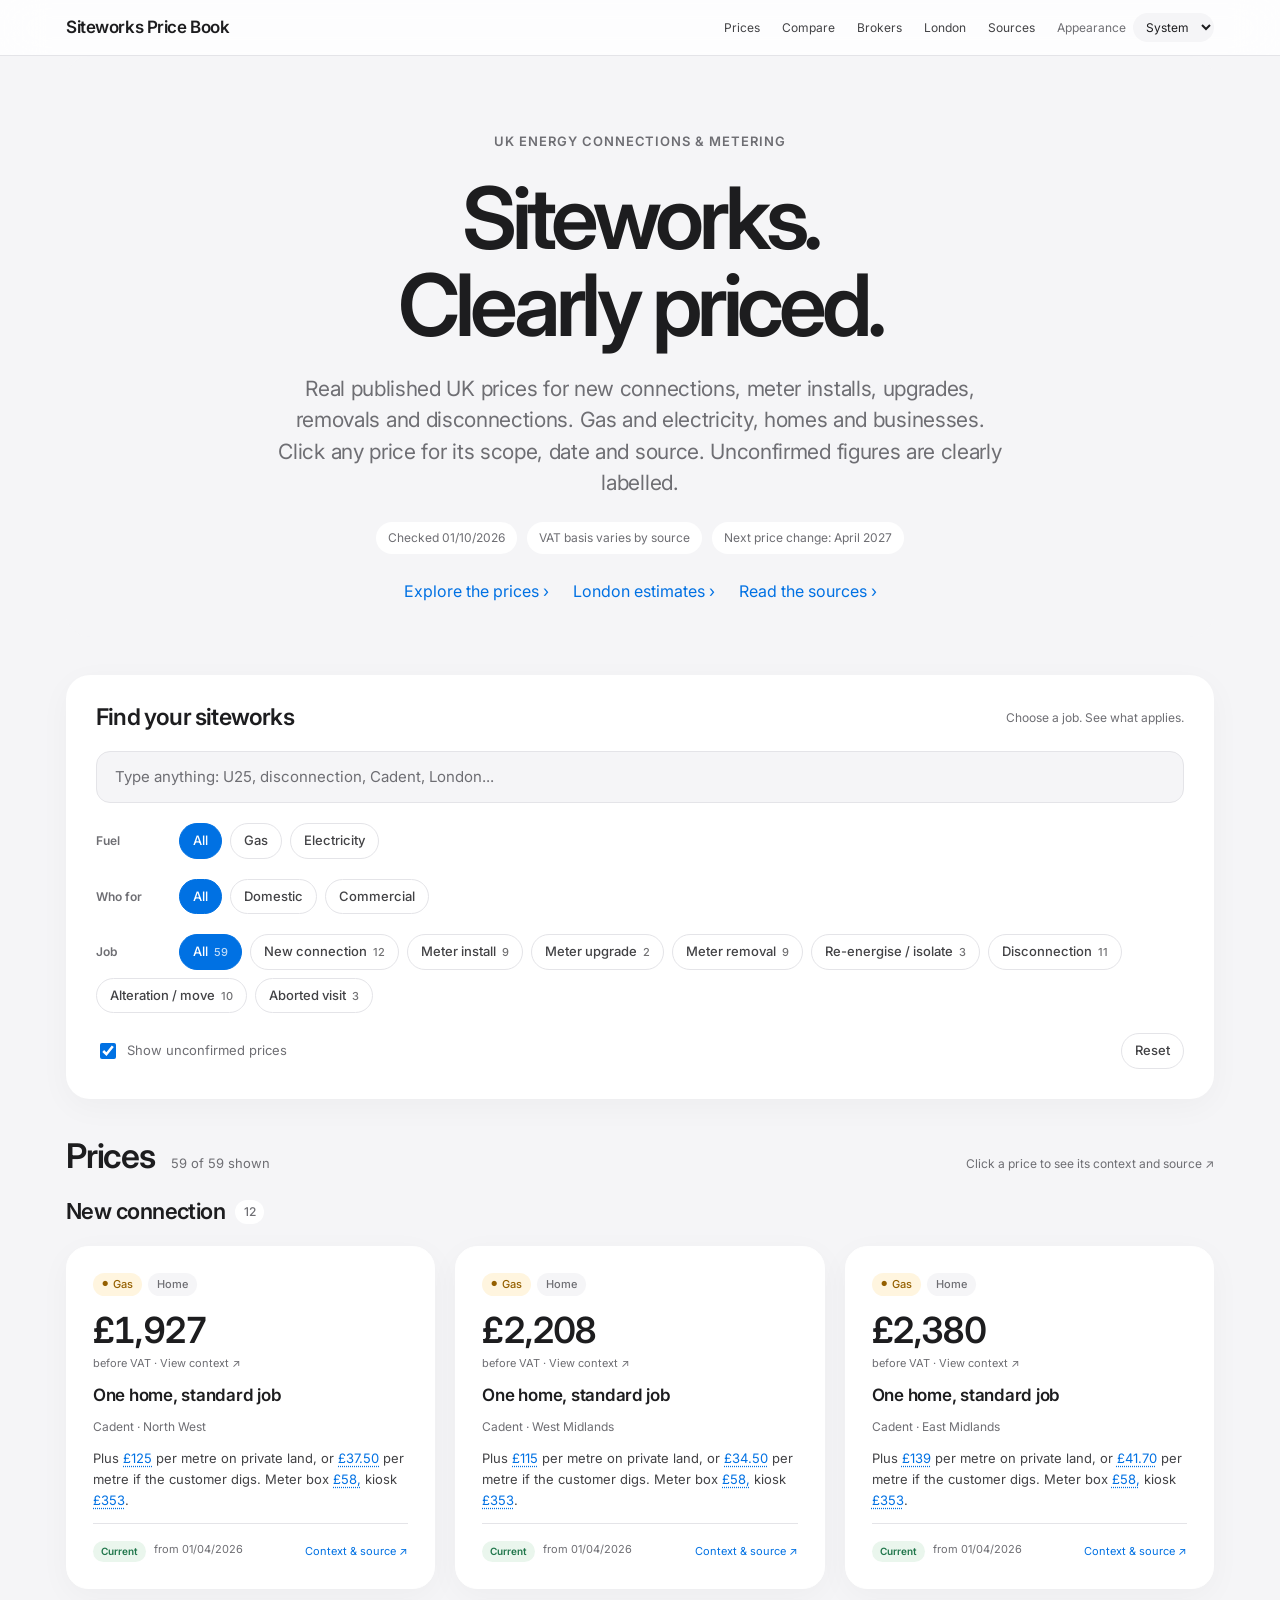
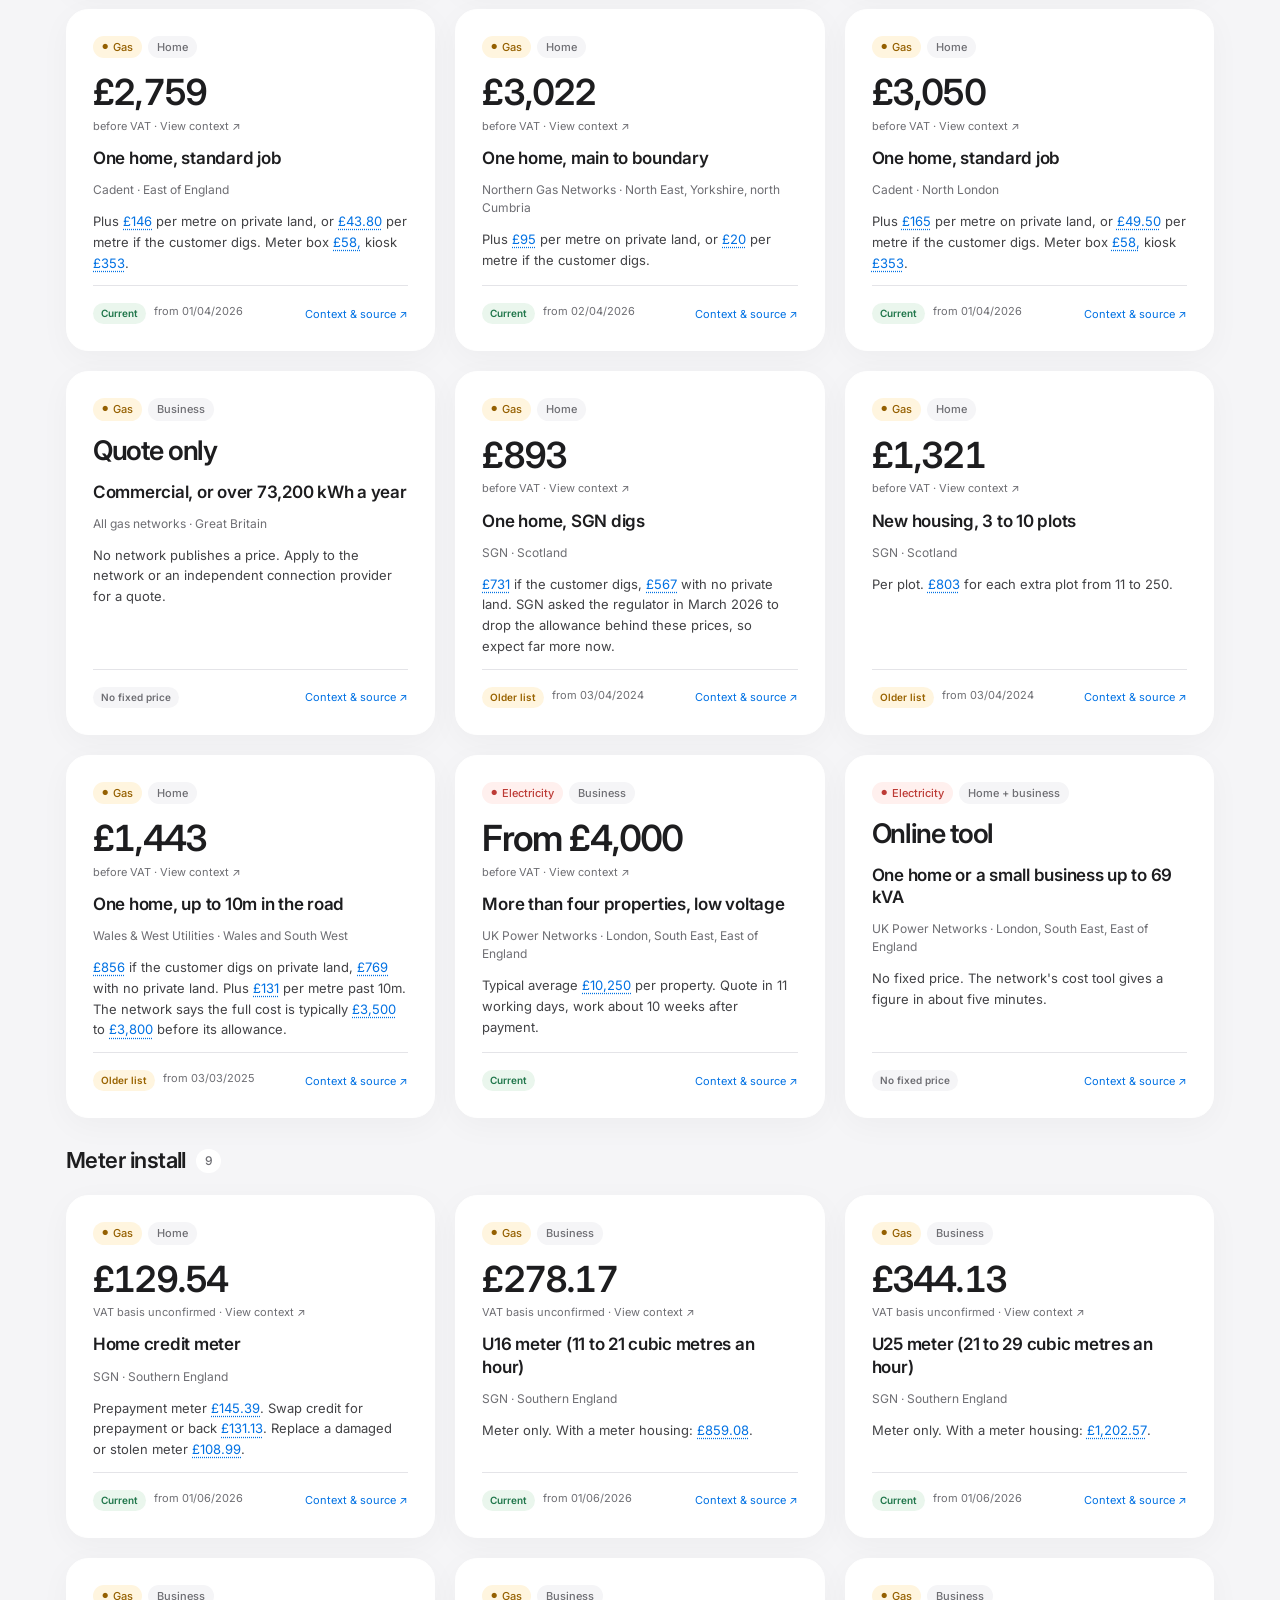
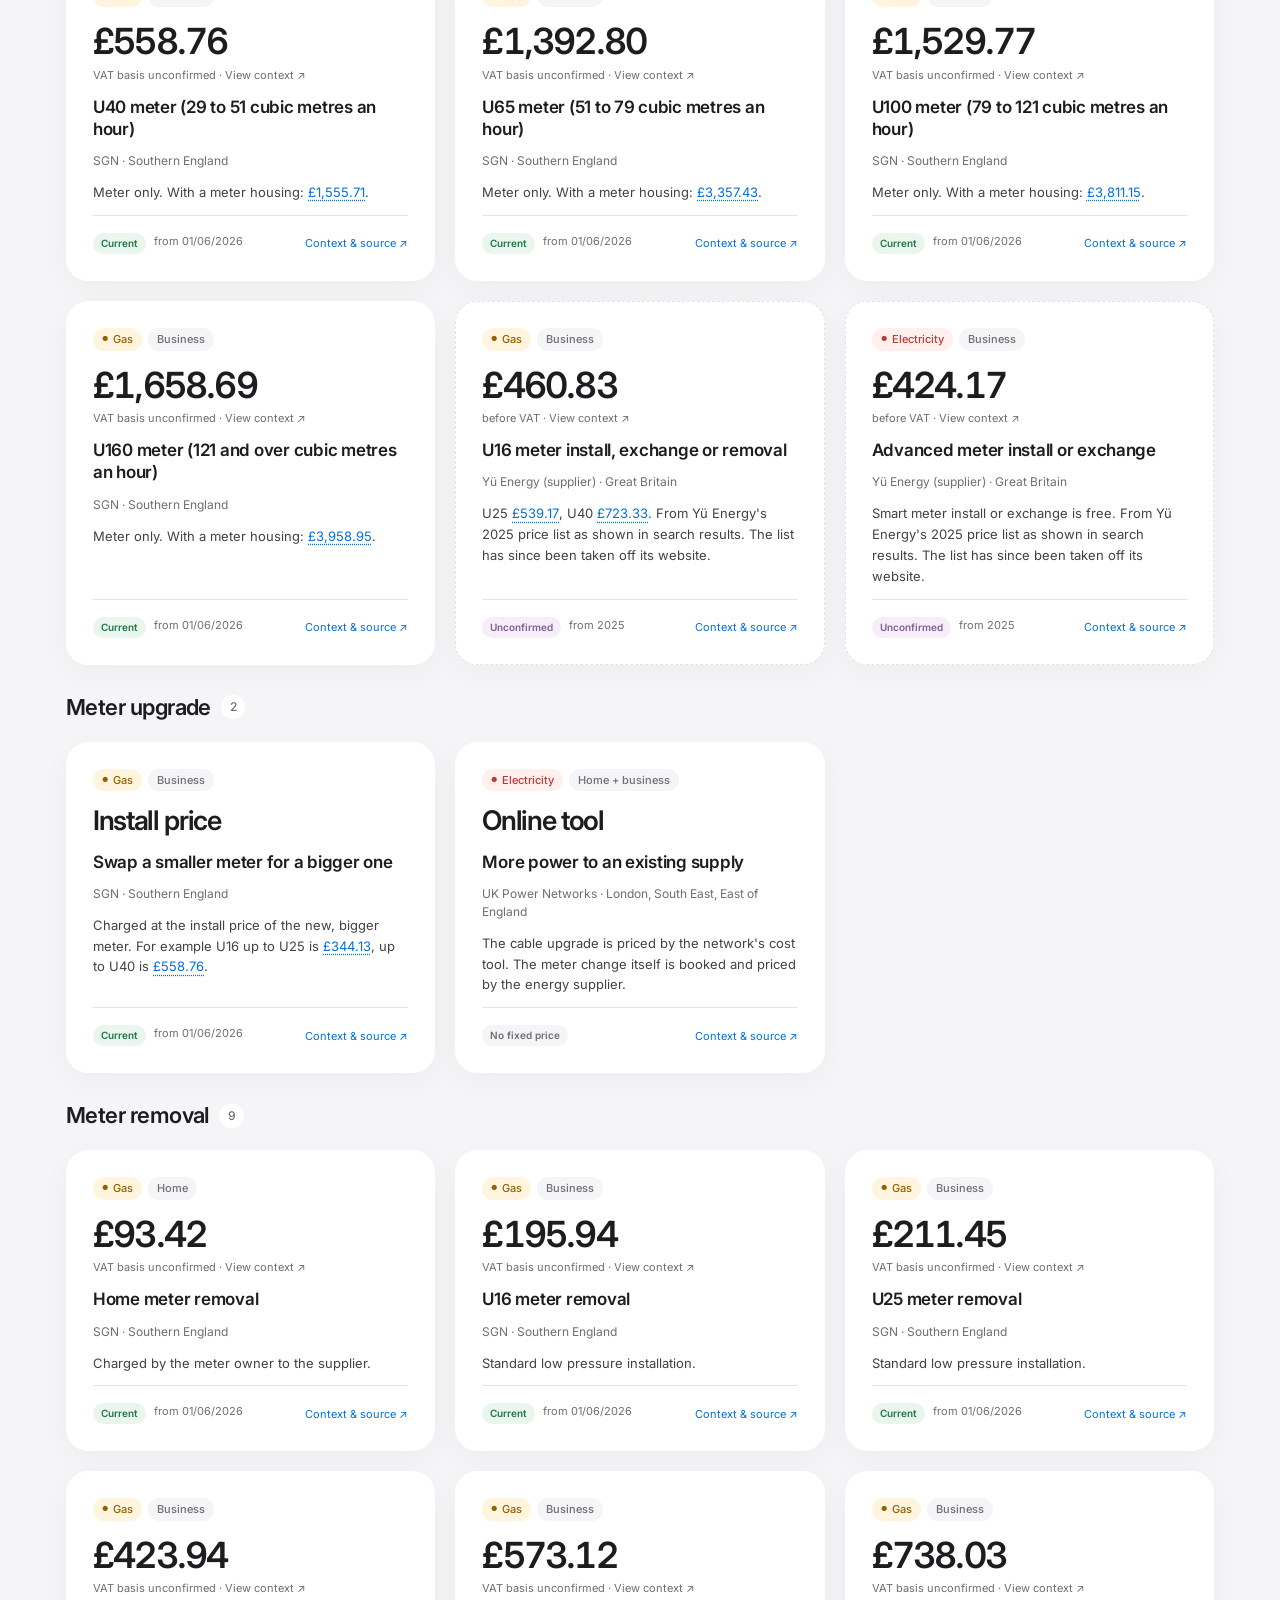
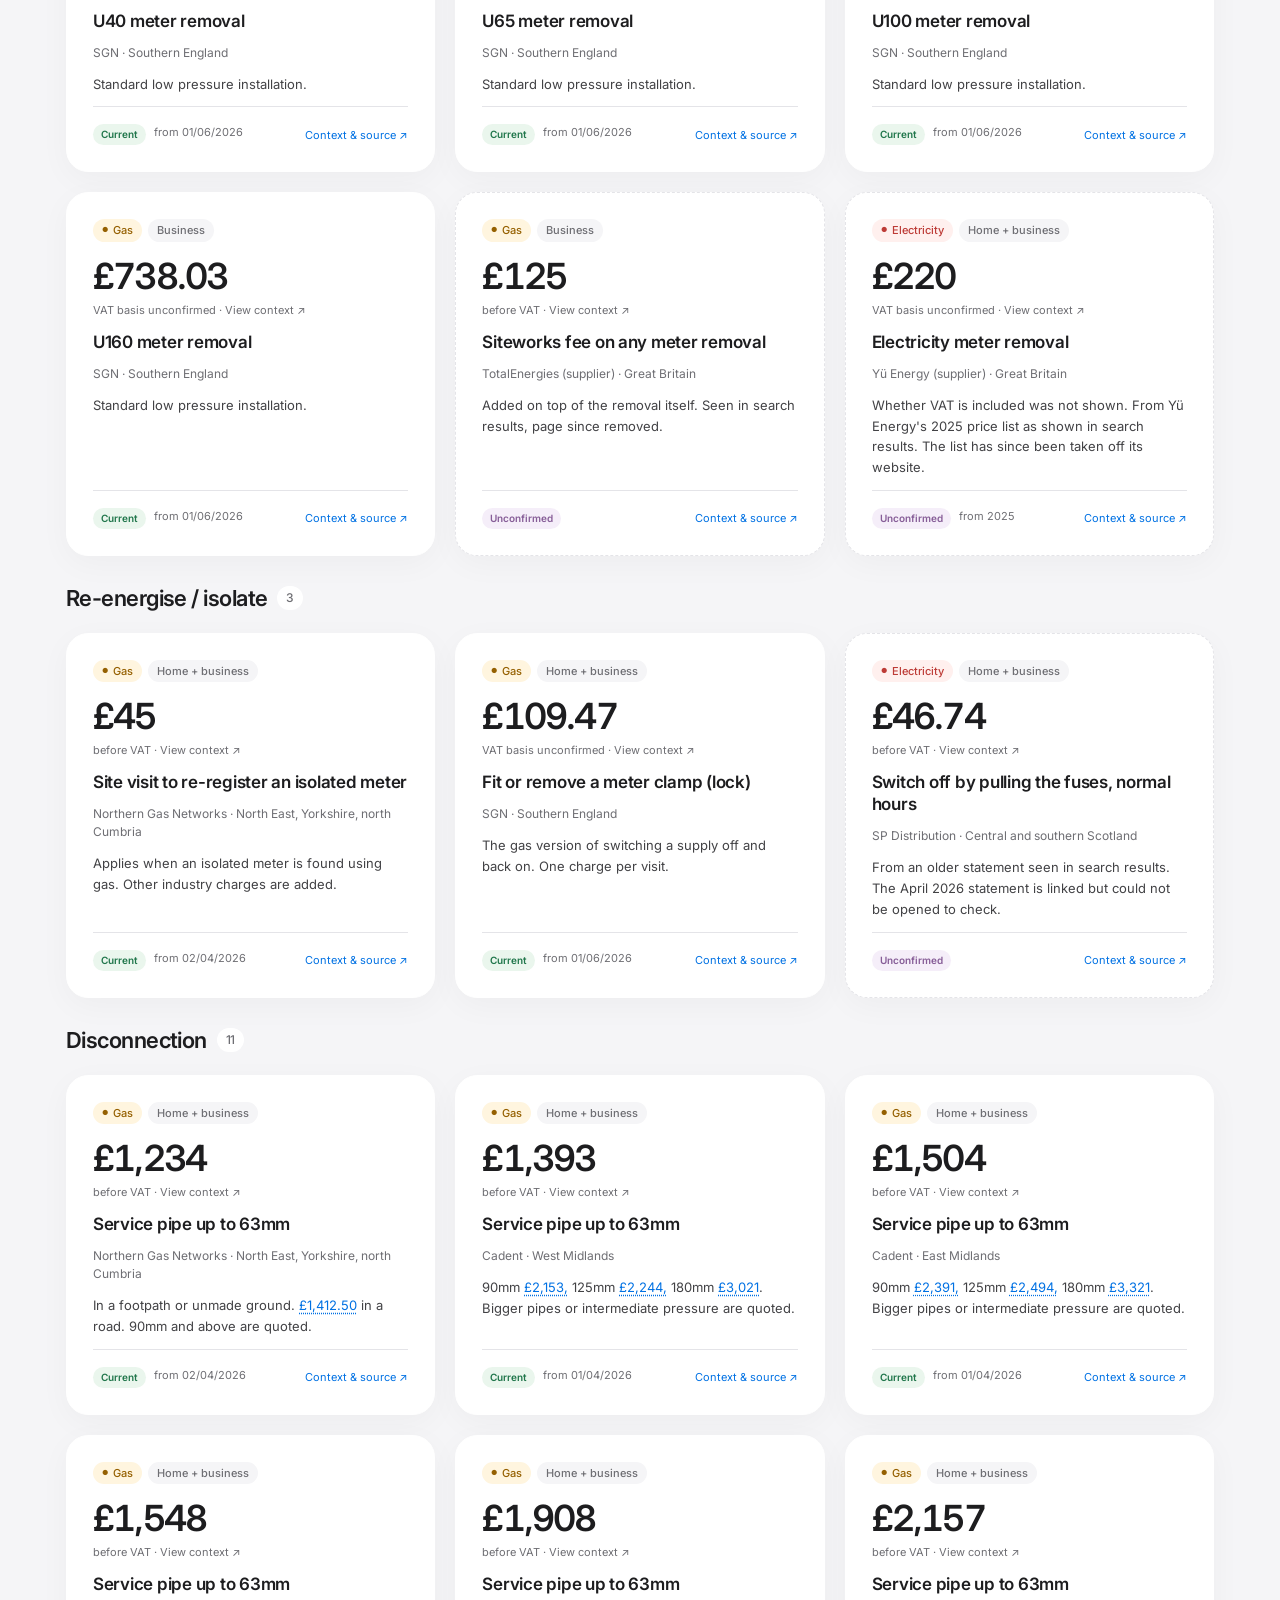
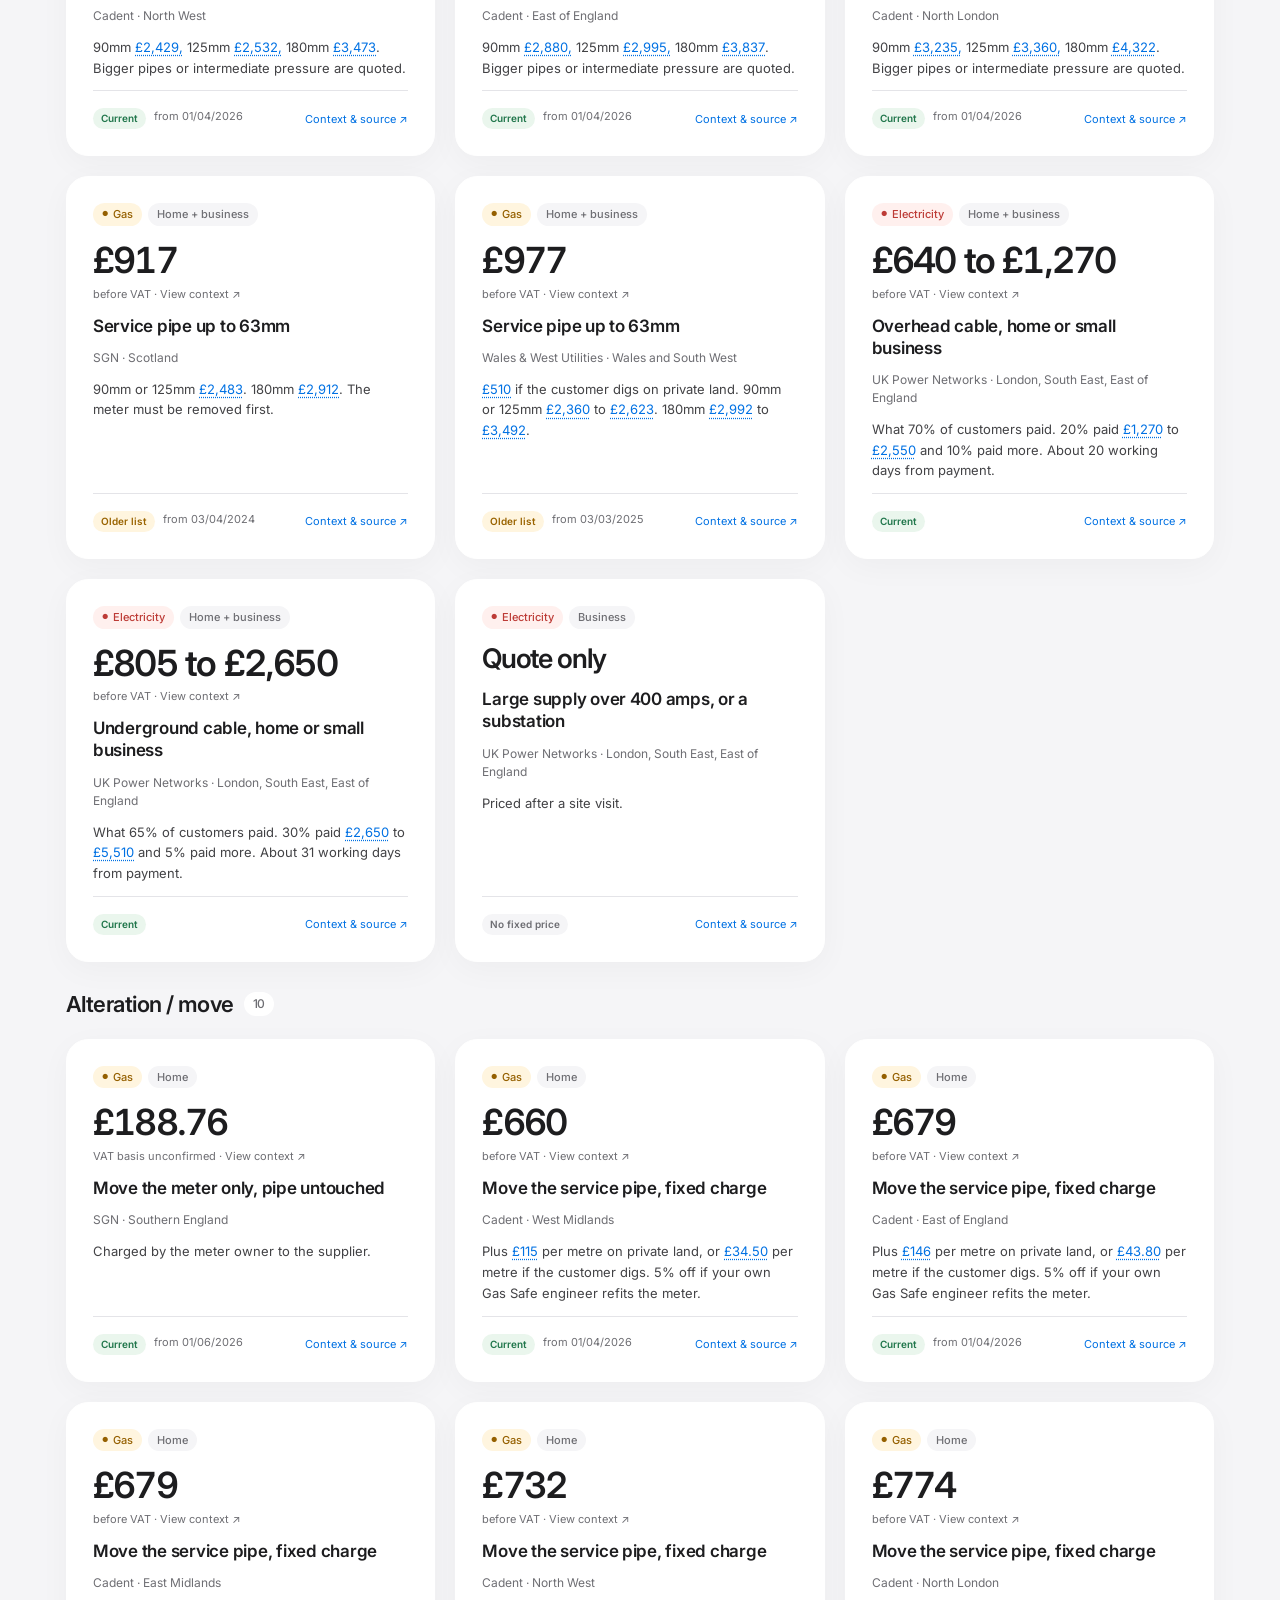
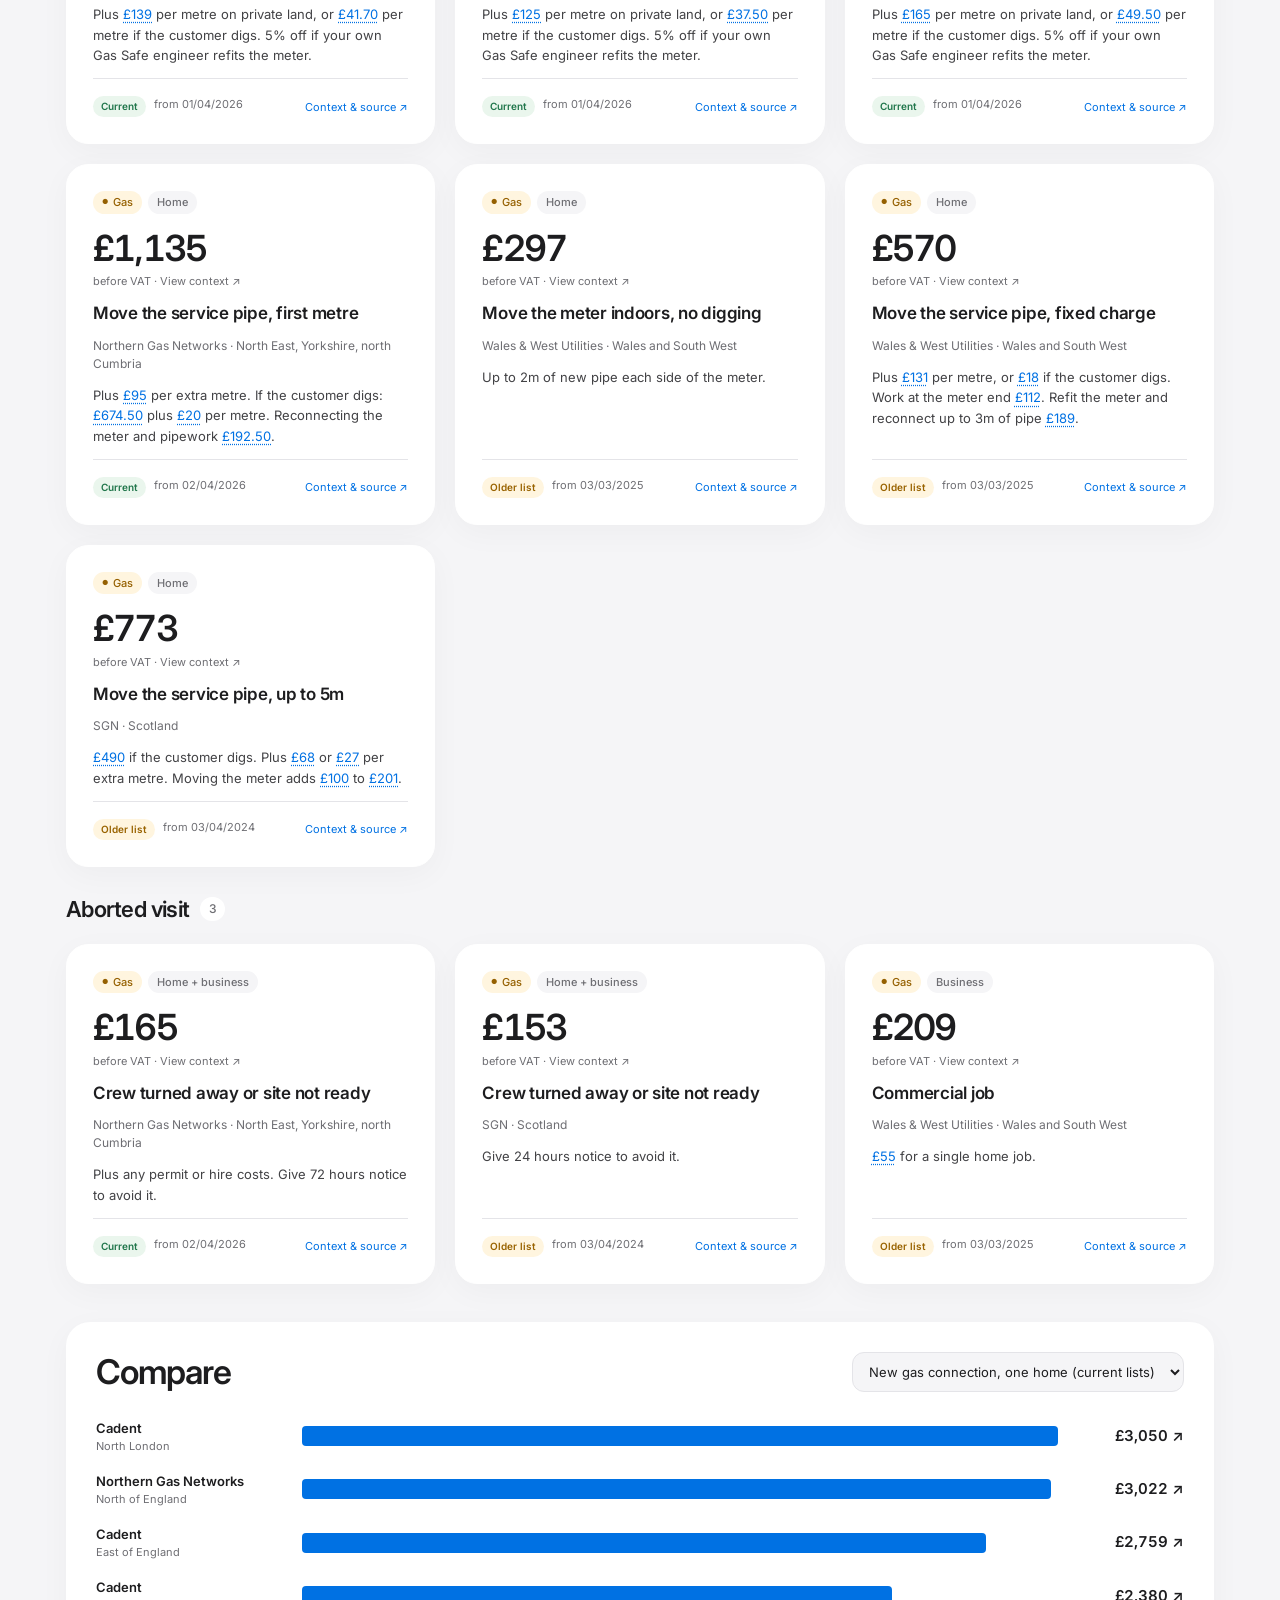
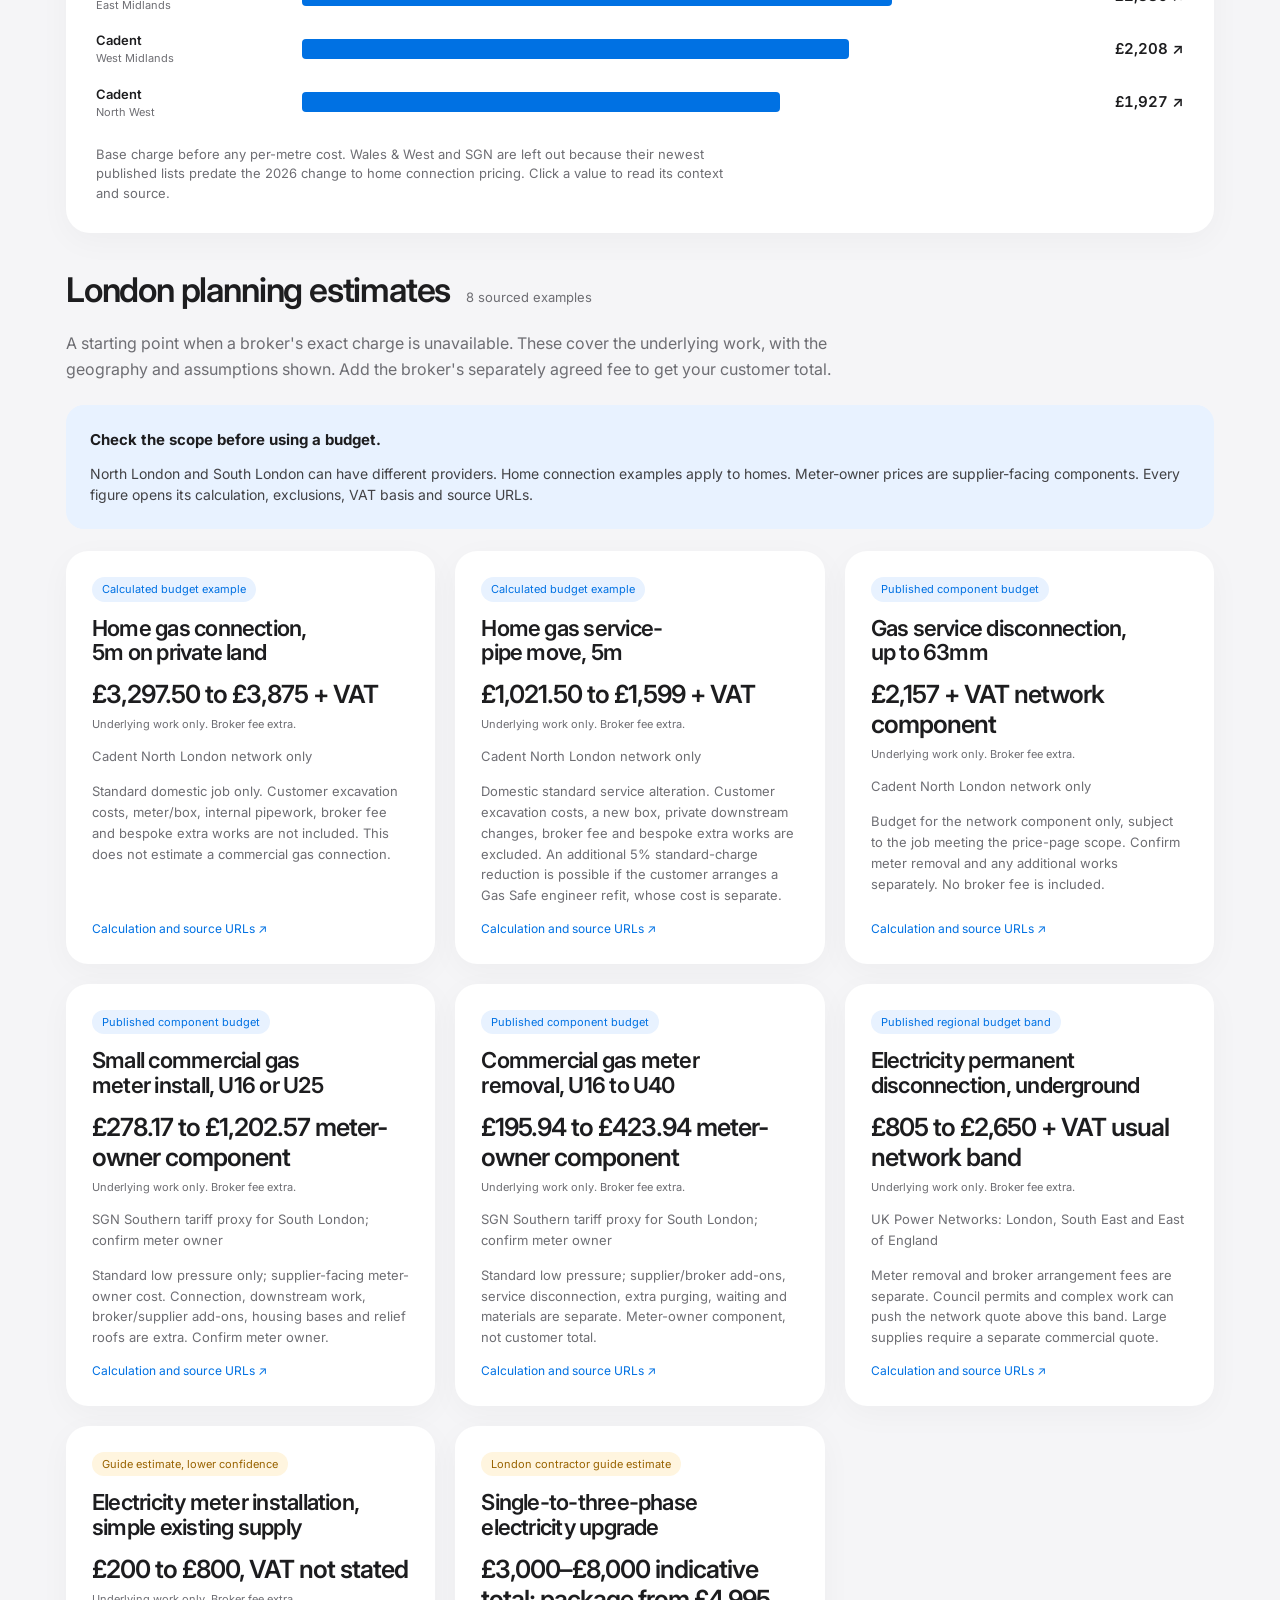
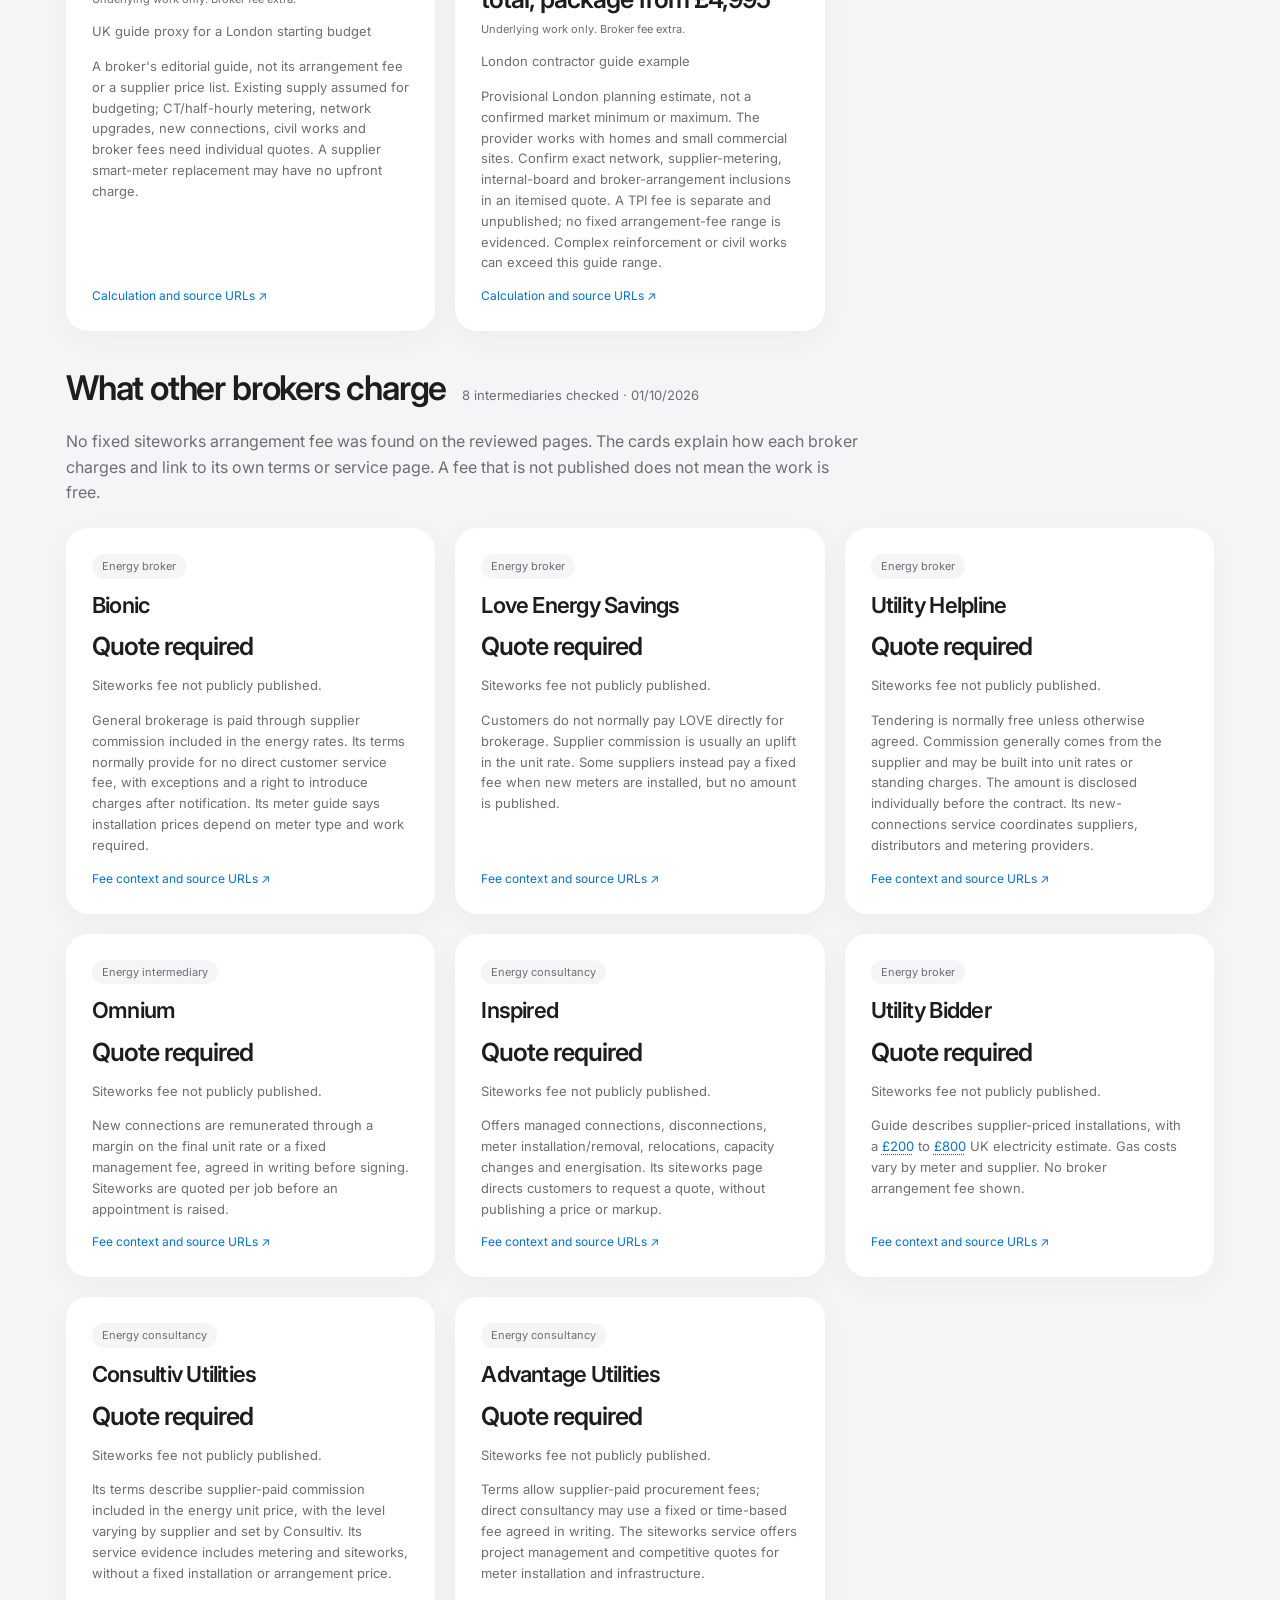
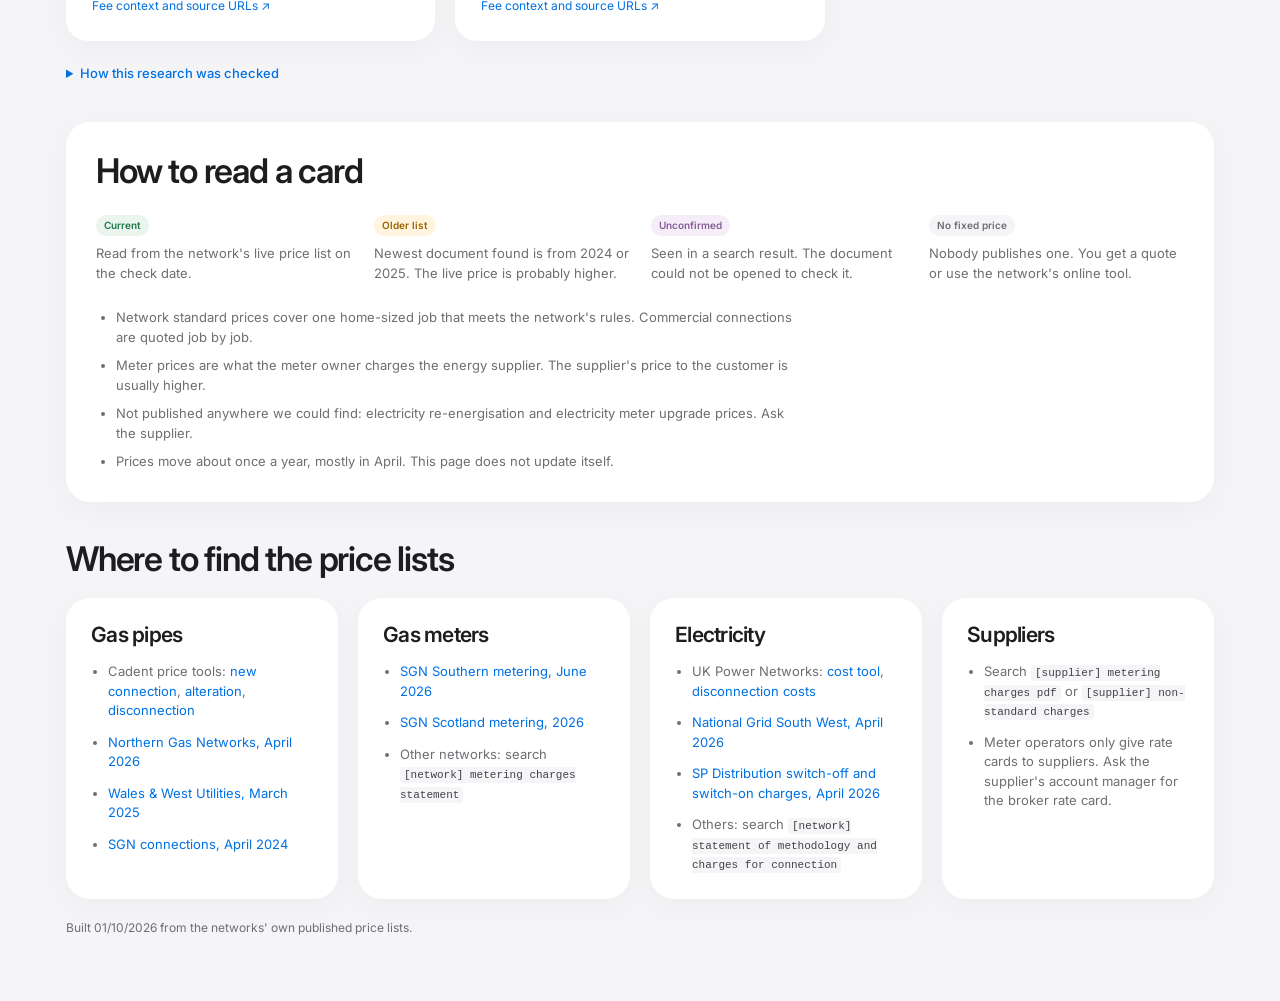
==== commit 2596dc3c: "Cover broker questions and fix scoped estimates and search Co-Authored-By: Codex <noreply@openai.com" ====
--- a/index.html
+++ b/index.html
@@ -36,6 +36,7 @@
 .research-grid{display:grid;grid-template-columns:repeat(auto-fit,minmax(295px,1fr));gap:20px}.research-card{background:var(--card);padding:26px;border-radius:22px;box-shadow:var(--shadow);display:flex;flex-direction:column;gap:14px;min-width:0}.research-card p,.research-details{font-size:13px;color:var(--muted);line-height:1.6}.research-card h3{font-size:22px}.research-card .research-price{font-size:30px;font-weight:600;letter-spacing:-.04em}.research-details summary{color:var(--accent);cursor:pointer;font-weight:500}.research-details[open] summary{margin-bottom:10px}.research-details a{overflow-wrap:anywhere}.estimate{background:var(--accent-soft);border-radius:18px;padding:24px;color:var(--ink)}.estimate p{color:var(--ink2);font-size:14px;margin-top:12px}.research-tag{border-radius:20px;padding:4px 10px;align-self:flex-start;font-size:11px;background:var(--soft);color:var(--muted)}@media(max-width:640px){.research-grid{grid-template-columns:minmax(0,1fr)}}
 
 .hero-links{flex-wrap:wrap;justify-content:center}.research-intro{max-width:80ch;color:var(--muted);font-size:16px;line-height:1.6}.research-section{display:flex;flex-direction:column;gap:22px}.research-price{border:0;background:none;padding:0;text-align:left;color:var(--ink);line-height:1.2;width:100%;overflow-wrap:anywhere}.research-price:hover{color:var(--accent)}.research-card .research-price{font-size:25px}.research-card .context-link{margin-top:auto;font-size:12px;align-self:flex-start}.research-card .research-tag.estimated{background:var(--accent-soft);color:var(--accent)}.research-card .research-tag.guide{background:var(--orange-bg);color:var(--orange)}.research-method{font-size:12px;color:var(--muted);line-height:1.6}.research-card .budget-label{font-size:11px;color:var(--muted);margin-top:-7px}.research-dialog-sources{display:flex;flex-direction:column;gap:14px;margin-top:20px}.research-dialog-sources .evidence-source{margin:0}.research-dialog-sources small{font-size:11px;color:var(--muted)}
+.question-library{border-top:1px solid var(--line);padding-top:14px;font-size:13px}.question-library summary{color:var(--accent);cursor:pointer;font-weight:500}.question-library p{margin:12px 0}.question-library select{max-width:100%;background:var(--soft);color:var(--ink);border:1px solid var(--line);padding:9px 12px;border-radius:10px}.question-examples{display:grid;grid-template-columns:repeat(auto-fit,minmax(260px,1fr));gap:8px;margin-top:12px}.question-examples button{border:1px solid var(--line);border-radius:12px;background:var(--card);color:var(--ink2);padding:11px 13px;text-align:left;font-size:12px;line-height:1.5}.question-examples button:hover{background:var(--soft)}.question-examples small{display:block;color:var(--muted);margin-bottom:5px}@media(max-width:640px){.question-examples{grid-template-columns:minmax(0,1fr)}}
 </style>
 
 <nav class="nav" aria-label="Main navigation"><div class="nav-inner">
@@ -59,12 +60,13 @@
 
   <section class="box ask" id="ask" aria-label="Ask a question" hidden>
     <div class="ask-head"><h2>Ask the price book</h2><span class="ai-badge">Free Zen AI</span></div>
-    <p>Type a question in plain words, English or Hinglish. Use the prices on this page, or turn on online search for UK siteworks and TPI charges.</p>
+    <p>Ask a question in plain English. Use the prices on this page, or turn on online search for UK siteworks and TPI charges.</p>
     <div class="grp" id="eg"></div>
+    <details class="question-library"><summary>Explore questions brokers ask</summary><p>Choose a topic and question, then edit it for your job. Prices, planning guides and missing information are kept separate.</p><select id="question-topic" aria-label="Question topic"></select><div id="question-examples" class="question-examples"></div></details>
     <div class="thread" id="thread" aria-live="polite"></div>
     <div class="ask-options"><label class="tog"><input type="checkbox" id="askweb"> Search online for this answer</label><span class="fine">UK siteworks, suppliers and TPIs only</span></div>
     <form class="askrow" id="askform">
-      <input class="search" id="askq" type="text" maxlength="400" placeholder="U25 meter removal kitna hai?" autocomplete="off" aria-label="Your question">
+      <input class="search" id="askq" type="text" maxlength="400" placeholder="How much does U25 meter removal cost?" autocomplete="off" aria-label="Your question">
       <button class="btn go" id="askgo" type="submit">Ask</button>
     </form>
     <p class="fine">A free AI model writes the answer, so check the card before you quote it. Do not type customer names or addresses.</p>
@@ -96,7 +98,7 @@
   </section>
 
   <section class="research-section" id="london-budgets" aria-label="London planning estimates">
-    <div class="wall-top"><h2>London planning estimates</h2><span class="count">7 sourced examples</span></div>
+    <div class="wall-top"><h2>London planning estimates</h2><span class="count">8 sourced examples</span></div>
     <p class="research-intro">A starting point when a broker's exact charge is unavailable. These cover the underlying work, with the geography and assumptions shown. Add the broker's separately agreed fee to get your customer total.</p>
     <div class="estimate"><strong>Check the scope before using a budget.</strong><p>North London and South London can have different providers. Home connection examples apply to homes. Meter-owner prices are supplier-facing components. Every figure opens its calculation, exclusions, VAT basis and source URLs.</p></div>
     <div class="research-grid" id="london-cards"></div>
@@ -366,7 +368,12 @@
   $('clear').addEventListener('click',function(){state={fuel:'All',cust:'All',job:'All'};$('q').value='';$('unc').checked=true;sync();draw()});
   chart();draw();
 
-  var RESEARCH={"checked":"2026-10-01","title":"Broker fees and London budgets","summary":"Eight energy intermediaries checked. None of the pages reviewed publishes a fixed siteworks arrangement fee. Obtain an itemised quote. The London figures below estimate the underlying work only, using published provider prices or a clearly labelled UK guide proxy.","caution":"Supplier, network and meter-owner charges are separate from a broker's arrangement fee or energy-contract commission. No broker markup or London premium has been invented. A missing published fee does not mean the service is free.","tpis":[{"id":"bionic","name":"Bionic","type":"Energy broker","price":"Siteworks fee not publicly published","status":"Quote required","charging":"General brokerage is paid through supplier commission included in the energy rates. Its terms normally provide for no direct customer service fee, with exceptions and a right to introduce charges after notification. Its meter guide says installation prices depend on meter type and work required.","context":"The general brokerage terms do not establish a £0 siteworks installation price. Request the installation cost and any separate arrangement fee.","vat":"No fixed siteworks fee or VAT basis published on the reviewed pages.","checked":"2026-10-01","sources":[{"title":"Bionic terms, clauses 5.1 to 5.3","url":"https://bionic.co.uk/about-bionic/terms-and-conditions/","type":"TPI primary terms","quote":"there is no fee due from a Customer to Bionic for providing the Services"},{"title":"Bionic meter-installation guide","url":"https://bionic.co.uk/business-energy/guides/business-gas-electricity-meters-installation/","type":"TPI primary guide","quote":"Installation costs aren't fixed"}]},{"id":"love","name":"Love Energy Savings","type":"Energy broker","price":"Siteworks fee not publicly published","status":"Quote required","charging":"Customers do not normally pay LOVE directly for brokerage. Supplier commission is usually an uplift in the unit rate. Some suppliers instead pay a fixed fee when new meters are installed, but no amount is published.","context":"Its published example is 1p/kWh × 25,000 kWh/year × two years = £500 estimated energy-contract commission. This is an illustration, not a meter installation or siteworks tariff.","vat":"VAT basis not stated for the commission illustration; not a customer siteworks invoice.","checked":"2026-10-01","sources":[{"title":"LOVE commission and fee transparency","url":"https://www.loveenergysavings.com/about-us/how-we-get-paid/","type":"TPI primary disclosure","quote":"Some suppliers may instead pay a fixed fee, for example, when new meters are installed."}]},{"id":"helpline","name":"Utility Helpline","type":"Energy broker","price":"Siteworks fee not publicly published","status":"Quote required","charging":"Tendering is normally free unless otherwise agreed. Commission generally comes from the supplier and may be built into unit rates or standing charges. The amount is disclosed individually before the contract. Its new-connections service coordinates suppliers, distributors and metering providers.","context":"September 2026 disclosure illustrates 0.50p/kWh × 10,000 kWh/year = £50/year electricity commission, or £150 over three years. This example is not a siteworks fee.","vat":"VAT basis not stated for the commission illustration; confirm the quote's VAT separately.","checked":"2026-10-01","sources":[{"title":"Utility Helpline fees, September 2026","url":"https://www.utilityhelpline.co.uk/terms-conditions/utility-helpline-fees-and-payment","type":"TPI primary disclosure","quote":"The amount of Commission is not the same for every Customer or Contract."},{"title":"Utility Helpline commercial connections","url":"https://www.utilityhelpline.co.uk/news/commercial-energy-connections-smart-metering","type":"TPI primary service page","quote":""}]},{"id":"omnium","name":"Omnium","type":"Energy intermediary","price":"Siteworks fee not publicly published","status":"Quote required","charging":"New connections are remunerated through a margin on the final unit rate or a fixed management fee, agreed in writing before signing. Siteworks are quoted per job before an appointment is raised.","context":"The connections page expressly holds no prices. Request the broker management fee separately from the meter operator and network works.","vat":"No fixed fee or VAT basis published on this page.","checked":"2026-10-01","sources":[{"title":"Omnium new connections and meters","url":"https://askomnium.co.uk/connections","type":"TPI primary service page","quote":"Site works are quoted per job before anything is raised. This page holds no prices."}]},{"id":"inspired","name":"Inspired","type":"Energy consultancy","price":"Siteworks fee not publicly published","status":"Quote required","charging":"Offers managed connections, disconnections, meter installation/removal, relocations, capacity changes and energisation. Its siteworks page directs customers to request a quote, without publishing a price or markup.","context":"Project coordination is offered, but no fixed siteworks administration fee is available from the reviewed service page.","vat":"No fixed fee or VAT basis published on this page.","checked":"2026-10-01","sources":[{"title":"Inspired siteworks services","url":"https://inspiredplc.co.uk/how-we-help/energy/site-efficiency/siteworks-services/","type":"TPI primary service page","quote":"Request a quote to get started."}]},{"id":"bidder","name":"Utility Bidder","type":"Energy broker","price":"Siteworks fee not publicly published","status":"Quote required","charging":"Guide describes supplier-priced installations, with a £200 to £800 UK electricity estimate. Gas costs vary by meter and supplier. No broker arrangement fee shown.","context":"Guide estimate of installation cost, not Utility Bidder's fee or a London quote.","vat":"VAT inclusion is not stated for the £200 to £800 guide range.","checked":"2026-10-01","sources":[{"title":"Utility Bidder business meter-installation guide, 30 March 2026","url":"https://www.utilitybidder.co.uk/compare-business-energy/business-gas-electricity-meters-installation/","type":"TPI primary guide, not installer tariff","quote":"the average cost of having a new electric meter installed in the UK ranges between £200 and £800"}]},{"id":"consultiv","name":"Consultiv Utilities","type":"Energy consultancy","price":"Siteworks fee not publicly published","status":"Quote required","charging":"Its terms describe supplier-paid commission included in the energy unit price, with the level varying by supplier and set by Consultiv. Its service evidence includes metering and siteworks, without a fixed installation or arrangement price.","context":"The published illustration is 0.5p/unit × 40,000 units/year × two years = £400 commission. This is energy procurement commission, not a siteworks charge. Contract-failure fees are also not siteworks charges.","vat":"VAT basis not stated for the commission illustration.","checked":"2026-10-01","sources":[{"title":"Consultiv terms, section 8","url":"https://consultivutilities.com/terms-conditions/","type":"TPI primary terms","quote":"The timing and amount of the Commission Payment varies from Supplier to Supplier"},{"title":"Consultiv metering and siteworks service evidence","url":"https://consultivutilities.com/partnership-spotlight-leyton-orient-football-club/","type":"TPI primary case study","quote":"Metering and siteworks"}]},{"id":"advantage","name":"Advantage Utilities","type":"Energy consultancy","price":"Siteworks fee not publicly published","status":"Quote required","charging":"Terms allow supplier-paid procurement fees; direct consultancy may use a fixed or time-based fee agreed in writing. The siteworks service offers project management and competitive quotes for meter installation and infrastructure.","context":"No siteworks fee is published. The service-page 'No Fee' statement concerns a commercial energy audit and must not be read as free siteworks.","vat":"No fixed siteworks fee or VAT basis published on the reviewed pages.","checked":"2026-10-01","sources":[{"title":"Advantage terms, section 5","url":"https://www.advantageutilities.com/policies/terms-and-conditions","type":"TPI primary terms","quote":"Where consultancy services or audits are provided on a fixed or time‑based fee"},{"title":"Advantage meter installation and siteworks","url":"https://www.advantageutilities.com/services/energy-gas-water/meter-installation-siteworks","type":"TPI primary service page","quote":"Offering highly competitive quotes from across the UK"}]}],"londonEstimates":[{"id":"london-home-gas-new","job":"Home gas connection, 5m on private land","fuel":"Gas","customer":"Home","area":"Cadent North London network only","price":"£3,297.50 to £3,875 + VAT","min":3297.5,"max":3875,"status":"Calculated budget example","basis":"£3,050 fixed + 5m × £165. Lower bound applies the published 70% reduction to the per-metre rate when the customer excavates: £3,050 + 5 × £49.50. Upper bound assumes Cadent excavates.","context":"Standard domestic job only. Customer excavation costs, meter/box, internal pipework, broker fee and bespoke extra works are not included. This does not estimate a commercial gas connection.","vat":"Excludes VAT, explicitly stated by Cadent; no VAT rate assumed.","checked":"2026-10-01","sources":[{"title":"Cadent North London connection pricing","url":"https://cadentgas.com/our-services/household-customers/new-gas-connection/indicative-pricing-tool/north-london-region","type":"Network primary price page","quote":"Our standard pricing apply to domestic properties."}]},{"id":"london-home-gas-move","job":"Home gas service-pipe move, 5m","fuel":"Gas","customer":"Home","area":"Cadent North London network only","price":"£1,021.50 to £1,599 + VAT","min":1021.5,"max":1599,"status":"Calculated budget example","basis":"£774 fixed + 5m × £165. Lower bound is £774 + 5 × £49.50 with customer excavation; upper bound assumes Cadent excavation. No optional 5% refit discount is applied.","context":"Domestic standard service alteration. Customer excavation costs, a new box, private downstream changes, broker fee and bespoke extra works are excluded. An additional 5% standard-charge reduction is possible if the customer arranges a Gas Safe engineer refit, whose cost is separate.","vat":"Excludes VAT, explicitly stated by Cadent; no VAT rate assumed.","checked":"2026-10-01","sources":[{"title":"Cadent North London alteration pricing","url":"https://cadentgas.com/our-services/household-customers/alterations/indicative-pricing-tool/north-london-region","type":"Network primary price page","quote":"A 70% deduction is applied to the total rate per metre cost"}]},{"id":"london-gas-disconnect","job":"Gas service disconnection, up to 63mm","fuel":"Gas","customer":"Home or business, subject to quote","area":"Cadent North London network only","price":"£2,157 + VAT network component","min":2157,"max":2157,"status":"Published component budget","basis":"Cadent's published North London charge for a pipe up to 63mm. Larger published pipe charges are £3,235 for 90mm, £3,360 for 125mm and £4,322 for 180mm.","context":"Budget for the network component only, subject to the job meeting the price-page scope. Confirm meter removal and any additional works separately. No broker fee is included.","vat":"Excludes VAT, explicitly shown as +VAT by Cadent.","checked":"2026-10-01","sources":[{"title":"Cadent North London disconnection pricing","url":"https://cadentgas.com/our-services/household-customers/gas-disconnections/indicative-pricing-tool/north-london-region","type":"Network primary price page","quote":"Up to 63mm pipe diameter"}]},{"id":"london-commercial-gas-install","job":"Small commercial gas meter install, U16 or U25","fuel":"Gas","customer":"Business","area":"SGN Southern tariff proxy for South London; confirm meter owner","price":"£278.17 to £1,202.57 meter-owner component","min":278.17,"max":1202.57,"status":"Published component budget","basis":"SGN Southern June 2026: 11 to under 21 scmh (U16) £278.17 meter-only or £859.08 with housing; 21 to under 29 scmh (U25) £344.13 meter-only or £1,202.57 with housing. Endpoints reflect size and housing choices, not uncertainty about one fixed job.","context":"Standard low pressure only; supplier-facing meter-owner cost. Connection, downstream work, broker/supplier add-ons, housing bases and relief roofs are extra. Confirm meter owner.","vat":"VAT basis is not explicitly labelled in the installation table; confirm with the supplier before adding VAT.","checked":"2026-10-01","sources":[{"title":"SGN Southern metering charges, June 2026, page 5","url":"https://www.sgn.co.uk/sites/default/files/media-entities/documents/2026-02/2.%20Southern%202026.pdf#page=5","type":"Meter-owner primary price schedule","quote":"standard low pressure installations, where no enhancements (e.g. bypasses) are required"},{"title":"SGN network geography, business plan PDF page 16","url":"https://www.sgn.co.uk/sites/default/files/media-entities/documents/2022-07/SGN-RIIO-GD2-Business-Plan.pdf#page=16","type":"Network primary geography document","quote":"South London and the South East of England"}]},{"id":"london-commercial-gas-remove","job":"Commercial gas meter removal, U16 to U40","fuel":"Gas","customer":"Business","area":"SGN Southern tariff proxy for South London; confirm meter owner","price":"£195.94 to £423.94 meter-owner component","min":195.94,"max":423.94,"status":"Published component budget","basis":"SGN Southern June 2026 table: U16 £195.94, U25 £211.45, U40 £423.94. Range spans these three meter sizes.","context":"Standard low pressure; supplier/broker add-ons, service disconnection, extra purging, waiting and materials are separate. Meter-owner component, not customer total.","vat":"VAT basis is not explicitly labelled in the removal table; confirm with the supplier.","checked":"2026-10-01","sources":[{"title":"SGN Southern metering charges, June 2026, page 5","url":"https://www.sgn.co.uk/sites/default/files/media-entities/documents/2026-02/2.%20Southern%202026.pdf#page=5","type":"Meter-owner primary price schedule","quote":""}]},{"id":"london-electricity-disconnect","job":"Electricity permanent disconnection, underground","fuel":"Electricity","customer":"Home or small business","area":"UK Power Networks: London, South East and East of England","price":"£805 to £2,650 + VAT usual network band","min":805,"max":2650,"status":"Published regional budget band","basis":"UKPN reports 65% of customers in this underground-cable band, 30% at £2,650 to £5,510 and 5% above £5,510. It is a regional historical-cost distribution, not a London-only average or fixed quote.","context":"Meter removal and broker arrangement fees are separate. Council permits and complex work can push the network quote above this band. Large supplies require a separate commercial quote.","vat":"Excludes VAT, explicitly stated by UKPN.","checked":"2026-10-01","sources":[{"title":"UKPN permanent disconnection costs","url":"https://www.ukpowernetworks.co.uk/i-already-have-electricity-domestic/disconnect/permanently-disconnect-cost-and-time","type":"Network primary customer-cost statistics","quote":"65% of customers paid this"}]},{"id":"london-electricity-install-proxy","job":"Electricity meter installation, simple existing supply","fuel":"Electricity","customer":"Business, confirm meter type","area":"UK guide proxy for a London starting budget","price":"£200 to £800, VAT not stated","min":200,"max":800,"status":"Guide estimate, lower confidence","basis":"Utility Bidder publishes £200 to £800 as a typical UK electricity meter-installation range. Used unchanged as a provisional London guide because no London-specific retail tariff was found. No London premium has been added.","context":"A broker's editorial guide, not its arrangement fee or a supplier price list. Existing supply assumed for budgeting; CT/half-hourly metering, network upgrades, new connections, civil works and broker fees need individual quotes. A supplier smart-meter replacement may have no upfront charge.","vat":"VAT inclusion not stated. Do not label this +VAT or VAT-inclusive without a supplier quote.","checked":"2026-10-01","sources":[{"title":"Utility Bidder UK meter installation guide","url":"https://www.utilitybidder.co.uk/compare-business-energy/business-gas-electricity-meters-installation/","type":"TPI primary guide, lower-confidence price proxy","quote":""}]}],"methodology":"Primary provider terms, disclosures, service pages and network or meter-owner schedules were checked online on 1 October 2026. Not publicly published means no fixed siteworks arrangement price was found on these reviewed pages, not proof that a private tariff does not exist. Illustrative energy-contract commissions are not market averages or siteworks fees. London budgets retain the source's geographic and job scope. They are never assigned to a particular intermediary and exclude any unknown intermediary margin. The lower-confidence electricity meter proxy is a UK broker guide, not an installer tariff. VAT is marked only as stated in the relevant source."};
+  var QUESTION_EXAMPLES=[{"category":"Supply capacity","question":"What is the highest and lowest a TPI can charge for a three-phase upgrade?","previous":""},{"category":"Supply capacity","question":"Single phase to 3 phase in London, roughly how much?","previous":""},{"category":"Supply capacity","question":"Customer needs 100 amps instead of 60 amps. What should I budget?","previous":""},{"category":"Supply capacity","question":"We have three phase already and need 200A. Is that the same price?","previous":""},{"category":"Supply capacity","question":"Increase a London shop from 40 kVA to 70 kVA, including the meter?","previous":""},{"category":"Supply capacity","question":"Can a 69 kVA connection power a 90 kVA restaurant?","previous":""},{"category":"Supply capacity","question":"What will the DNO charge if the new kitchen needs network reinforcement?","previous":""},{"category":"Supply capacity","question":"The shop has a three-phase supply but a single-phase meter. Can the supplier just swap it?","previous":""},{"category":"Supply capacity","question":"Upgrade a U16 to U40 in South London, what is the cost?","previous":""},{"category":"Supply capacity","question":"Will a U25 meter be enough for a commercial kitchen?","previous":""},{"category":"Metering","question":"How much does U25 meter removal cost?","previous":""},{"category":"Metering","question":"U40 meter: install versus removal?","previous":""},{"category":"Metering","question":"Install a U65 with a housing in South London.","previous":""},{"category":"Metering","question":"What is a U100 exchange rather than a new install?","previous":""},{"category":"Metering","question":"Remove an electricity meter at a London shop, rough price?","previous":""},{"category":"Metering","question":"Fit an electricity meter at an existing London business supply.","previous":""},{"category":"Metering","question":"Is fitting a smart meter free for business customers?","previous":""},{"category":"Metering","question":"How much for CT metering and a half-hourly meter for a 250A supply?","previous":""},{"category":"Metering","question":"Change a home credit gas meter to prepayment in South London.","previous":""},{"category":"Metering","question":"Gas meter is stolen. What does a replacement cost?","previous":""},{"category":"Connections","question":"New gas connection in North London with 5 metres on private land.","previous":""},{"category":"Connections","question":"New gas connection North West, 10 metres, customer digs.","previous":""},{"category":"Connections","question":"A commercial restaurant in London needs a completely new gas supply.","previous":""},{"category":"Connections","question":"We are connecting five flats in London. What is the price per flat?","previous":""},{"category":"Connections","question":"New electricity connection for one small shop in London, under 69 kVA.","previous":""},{"category":"Connections","question":"For a gas new connection, is the meter included?","previous":""},{"category":"Connections","question":"Can I choose the cheapest gas network for a London address?","previous":""},{"category":"Connections","question":"Is the 2024 SGN Scotland new connection price still valid in London?","previous":""},{"category":"Disconnections and isolation","question":"Gas meter removal or full service disconnection: what is the difference and cost?","previous":""},{"category":"Disconnections and isolation","question":"Disconnect an underground electricity supply in London.","previous":""},{"category":"Disconnections and isolation","question":"Disconnect electricity on an overhead cable in London.","previous":""},{"category":"Disconnections and isolation","question":"Permanent electric disconnection, over 400 amps, London factory.","previous":""},{"category":"Disconnections and isolation","question":"Cap off a 90mm gas pipe in East Midlands.","previous":""},{"category":"Disconnections and isolation","question":"Disconnect a 63mm gas service in a road in Yorkshire.","previous":""},{"category":"Disconnections and isolation","question":"How much to disconnect an intermediate-pressure gas supply in London?","previous":""},{"category":"Disconnections and isolation","question":"Switch off and back on the electricity for building works in London.","previous":""},{"category":"Disconnections and isolation","question":"Clamp the gas meter then remove the clamp next week in South London.","previous":""},{"category":"Disconnections and isolation","question":"Reconnect gas after the pipe was permanently disconnected.","previous":""},{"category":"Moves and civils","question":"Move a gas pipe 6 metres in North West. What is the total?","previous":""},{"category":"Moves and civils","question":"Move the gas meter only, leave the pipe alone, South London.","previous":""},{"category":"Moves and civils","question":"Move a gas meter and service pipe 6 metres in Yorkshire; client digs.","previous":""},{"category":"Moves and civils","question":"Can our own Gas Safe engineer refit the meter to reduce the Cadent move price?","previous":""},{"category":"Moves and civils","question":"Relocate the electric meter two metres without changing the supply cable.","previous":""},{"category":"Moves and civils","question":"What does customer digs mean and does it remove all excavation charges?","previous":""},{"category":"Moves and civils","question":"New gas connection in London, 20 metres under the public road, customer will dig.","previous":""},{"category":"Moves and civils","question":"Does the London three-phase budget include traffic lights, a road closure and reinstatement?","previous":""},{"category":"Broker fees and quoting","question":"What do Utility Bidder, Utilitywise and other TPIs charge for arranging siteworks?","previous":""},{"category":"Broker fees and quoting","question":"What should our brokerage charge to arrange a London three-phase upgrade?","previous":""},{"category":"Broker fees and quoting","question":"Is a 0.5p per kWh commission the charge for meter removal?","previous":""},{"category":"Broker fees and quoting","question":"Supplier quoted 1200, network cost is 900 and we charge 150. What is customer total and margin?","previous":""},{"category":"Broker fees and quoting","question":"Our cost is 1000 before VAT. Add 20% markup and show the customer price including 20% VAT.","previous":""},{"category":"Broker fees and quoting","question":"What is the legal maximum an energy broker can charge for this upgrade?","previous":""},{"category":"Broker fees and quoting","question":"Can I tell the client no other broker will beat this price?","previous":""},{"category":"Broker fees and quoting","question":"Give me the lowest and highest published current gas disconnection price, not a quote.","previous":""},{"category":"Broker fees and quoting","question":"If exact TPI fees are unavailable, give me a London budget anyway.","previous":""},{"category":"Broker fees and quoting","question":"Does every figure on this site include VAT?","previous":""},{"category":"Booking and process","question":"Who arranges the network upgrade, meter change and internal board work?","previous":""},{"category":"Booking and process","question":"What do I need to request a three-phase upgrade quote for a shop?","previous":""},{"category":"Booking and process","question":"How long does UKPN underground disconnection take after payment?","previous":""},{"category":"Booking and process","question":"What is the notice period to avoid an aborted NGN visit?","previous":""},{"category":"Booking and process","question":"The WWU crew arrived at a home but cannot work. Is commercial aborted fee applicable?","previous":""},{"category":"Booking and process","question":"Can the gas network disconnect before the meter is removed?","previous":""},{"category":"Booking and process","question":"Do I need an MPAN or MPRN, landlord permission and a load schedule?","previous":""},{"category":"Booking and process","question":"There is a gas smell near the meter; what would removing it cost?","previous":""},{"category":"Conversation and uncertainty","question":"What about with housing?","previous":"U25 meter install in South London?"},{"category":"Conversation and uncertainty","question":"And removal instead?","previous":"U65 install with housing in South London."},{"category":"Conversation and uncertainty","question":"And if the customer digs 10 metres?","previous":"New gas connection in North West, network does the digging."},{"category":"Conversation and uncertainty","question":"No, electricity not gas.","previous":"How much for a U25 meter removal in London?"},{"category":"Conversation and uncertainty","question":"That is in Birmingham, not London.","previous":"London single-phase to three-phase supply upgrade budget?"},{"category":"Conversation and uncertainty","question":"What is the maximum including everything?","previous":"What is a London three-phase upgrade budget?"},{"category":"Conversation and uncertainty","question":"What will it cost?","previous":""},{"category":"Conversation and uncertainty","question":"Do not search online; use the price book and give a London estimate.","previous":"A small London shop needs single-to-three-phase conversion."},{"category":"Conversation and uncertainty","question":"Search current broker charges for gas meter removal in London.","previous":""}];
+  var topics=[];QUESTION_EXAMPLES.forEach(function(x){if(topics.indexOf(x.category)<0)topics.push(x.category)});topics.forEach(function(topic){var option=document.createElement('option');option.value=topic;option.textContent=topic;$('question-topic').appendChild(option)});
+  var exampleContext=null;
+  function drawQuestions(){var container=$('question-examples');container.textContent='';QUESTION_EXAMPLES.filter(function(x){return x.category===$('question-topic').value}).forEach(function(x){var button=document.createElement('button');button.type='button';button.textContent=x.question;if(x.previous){var previous=document.createElement('small');previous.textContent='After: '+x.previous;button.prepend(previous)}button.addEventListener('click',function(){exampleContext={previous:x.previous||''};$('askq').value=x.question;$('askq').focus()});container.appendChild(button)})}
+  $('question-topic').addEventListener('change',drawQuestions);drawQuestions();
+  var RESEARCH={"checked":"2026-10-01","title":"Broker fees and London budgets","summary":"Eight energy intermediaries checked. None of the pages reviewed publishes a fixed siteworks arrangement fee. Obtain an itemised quote. The eight London figures below estimate the underlying work only, using published provider prices or a clearly labelled UK guide proxy.","caution":"Supplier, network and meter-owner charges are separate from a broker's arrangement fee or energy-contract commission. No broker markup or London premium has been invented. A missing published fee does not mean the service is free.","tpis":[{"id":"bionic","name":"Bionic","type":"Energy broker","price":"Siteworks fee not publicly published","status":"Quote required","charging":"General brokerage is paid through supplier commission included in the energy rates. Its terms normally provide for no direct customer service fee, with exceptions and a right to introduce charges after notification. Its meter guide says installation prices depend on meter type and work required.","context":"The general brokerage terms do not establish a £0 siteworks installation price. Request the installation cost and any separate arrangement fee.","vat":"No fixed siteworks fee or VAT basis published on the reviewed pages.","checked":"2026-10-01","sources":[{"title":"Bionic terms, clauses 5.1 to 5.3","url":"https://bionic.co.uk/about-bionic/terms-and-conditions/","type":"TPI primary terms","quote":"there is no fee due from a Customer to Bionic for providing the Services"},{"title":"Bionic meter-installation guide","url":"https://bionic.co.uk/business-energy/guides/business-gas-electricity-meters-installation/","type":"TPI primary guide","quote":"Installation costs aren't fixed"}]},{"id":"love","name":"Love Energy Savings","type":"Energy broker","price":"Siteworks fee not publicly published","status":"Quote required","charging":"Customers do not normally pay LOVE directly for brokerage. Supplier commission is usually an uplift in the unit rate. Some suppliers instead pay a fixed fee when new meters are installed, but no amount is published.","context":"Its published example is 1p/kWh × 25,000 kWh/year × two years = £500 estimated energy-contract commission. This is an illustration, not a meter installation or siteworks tariff.","vat":"VAT basis not stated for the commission illustration; not a customer siteworks invoice.","checked":"2026-10-01","sources":[{"title":"LOVE commission and fee transparency","url":"https://www.loveenergysavings.com/about-us/how-we-get-paid/","type":"TPI primary disclosure","quote":"Some suppliers may instead pay a fixed fee, for example, when new meters are installed."}]},{"id":"helpline","name":"Utility Helpline","type":"Energy broker","price":"Siteworks fee not publicly published","status":"Quote required","charging":"Tendering is normally free unless otherwise agreed. Commission generally comes from the supplier and may be built into unit rates or standing charges. The amount is disclosed individually before the contract. Its new-connections service coordinates suppliers, distributors and metering providers.","context":"September 2026 disclosure illustrates 0.50p/kWh × 10,000 kWh/year = £50/year electricity commission, or £150 over three years. This example is not a siteworks fee.","vat":"VAT basis not stated for the commission illustration; confirm the quote's VAT separately.","checked":"2026-10-01","sources":[{"title":"Utility Helpline fees, September 2026","url":"https://www.utilityhelpline.co.uk/terms-conditions/utility-helpline-fees-and-payment","type":"TPI primary disclosure","quote":"The amount of Commission is not the same for every Customer or Contract."},{"title":"Utility Helpline commercial connections","url":"https://www.utilityhelpline.co.uk/news/commercial-energy-connections-smart-metering","type":"TPI primary service page","quote":""}]},{"id":"omnium","name":"Omnium","type":"Energy intermediary","price":"Siteworks fee not publicly published","status":"Quote required","charging":"New connections are remunerated through a margin on the final unit rate or a fixed management fee, agreed in writing before signing. Siteworks are quoted per job before an appointment is raised.","context":"The connections page expressly holds no prices. Request the broker management fee separately from the meter operator and network works.","vat":"No fixed fee or VAT basis published on this page.","checked":"2026-10-01","sources":[{"title":"Omnium new connections and meters","url":"https://askomnium.co.uk/connections","type":"TPI primary service page","quote":"Site works are quoted per job before anything is raised. This page holds no prices."}]},{"id":"inspired","name":"Inspired","type":"Energy consultancy","price":"Siteworks fee not publicly published","status":"Quote required","charging":"Offers managed connections, disconnections, meter installation/removal, relocations, capacity changes and energisation. Its siteworks page directs customers to request a quote, without publishing a price or markup.","context":"Project coordination is offered, but no fixed siteworks administration fee is available from the reviewed service page.","vat":"No fixed fee or VAT basis published on this page.","checked":"2026-10-01","sources":[{"title":"Inspired siteworks services","url":"https://inspiredplc.co.uk/how-we-help/energy/site-efficiency/siteworks-services/","type":"TPI primary service page","quote":"Request a quote to get started."}]},{"id":"bidder","name":"Utility Bidder","type":"Energy broker","price":"Siteworks fee not publicly published","status":"Quote required","charging":"Guide describes supplier-priced installations, with a £200 to £800 UK electricity estimate. Gas costs vary by meter and supplier. No broker arrangement fee shown.","context":"Guide estimate of installation cost, not Utility Bidder's fee or a London quote.","vat":"VAT inclusion is not stated for the £200 to £800 guide range.","checked":"2026-10-01","sources":[{"title":"Utility Bidder business meter-installation guide, 30 March 2026","url":"https://www.utilitybidder.co.uk/compare-business-energy/business-gas-electricity-meters-installation/","type":"TPI primary guide, not installer tariff","quote":"the average cost of having a new electric meter installed in the UK ranges between £200 and £800"}]},{"id":"consultiv","name":"Consultiv Utilities","type":"Energy consultancy","price":"Siteworks fee not publicly published","status":"Quote required","charging":"Its terms describe supplier-paid commission included in the energy unit price, with the level varying by supplier and set by Consultiv. Its service evidence includes metering and siteworks, without a fixed installation or arrangement price.","context":"The published illustration is 0.5p/unit × 40,000 units/year × two years = £400 commission. This is energy procurement commission, not a siteworks charge. Contract-failure fees are also not siteworks charges.","vat":"VAT basis not stated for the commission illustration.","checked":"2026-10-01","sources":[{"title":"Consultiv terms, section 8","url":"https://consultivutilities.com/terms-conditions/","type":"TPI primary terms","quote":"The timing and amount of the Commission Payment varies from Supplier to Supplier"},{"title":"Consultiv metering and siteworks service evidence","url":"https://consultivutilities.com/partnership-spotlight-leyton-orient-football-club/","type":"TPI primary case study","quote":"Metering and siteworks"}]},{"id":"advantage","name":"Advantage Utilities","type":"Energy consultancy","price":"Siteworks fee not publicly published","status":"Quote required","charging":"Terms allow supplier-paid procurement fees; direct consultancy may use a fixed or time-based fee agreed in writing. The siteworks service offers project management and competitive quotes for meter installation and infrastructure.","context":"No siteworks fee is published. The service-page 'No Fee' statement concerns a commercial energy audit and must not be read as free siteworks.","vat":"No fixed siteworks fee or VAT basis published on the reviewed pages.","checked":"2026-10-01","sources":[{"title":"Advantage terms, section 5","url":"https://www.advantageutilities.com/policies/terms-and-conditions","type":"TPI primary terms","quote":"Where consultancy services or audits are provided on a fixed or time‑based fee"},{"title":"Advantage meter installation and siteworks","url":"https://www.advantageutilities.com/services/energy-gas-water/meter-installation-siteworks","type":"TPI primary service page","quote":"Offering highly competitive quotes from across the UK"}]}],"londonEstimates":[{"id":"london-home-gas-new","job":"Home gas connection, 5m on private land","fuel":"Gas","customer":"Home","area":"Cadent North London network only","price":"£3,297.50 to £3,875 + VAT","min":3297.5,"max":3875,"status":"Calculated budget example","basis":"£3,050 fixed + 5m × £165. Lower bound applies the published 70% reduction to the per-metre rate when the customer excavates: £3,050 + 5 × £49.50. Upper bound assumes Cadent excavates.","context":"Standard domestic job only. Customer excavation costs, meter/box, internal pipework, broker fee and bespoke extra works are not included. This does not estimate a commercial gas connection.","vat":"Excludes VAT, explicitly stated by Cadent; no VAT rate assumed.","checked":"2026-10-01","sources":[{"title":"Cadent North London connection pricing","url":"https://cadentgas.com/our-services/household-customers/new-gas-connection/indicative-pricing-tool/north-london-region","type":"Network primary price page","quote":"Our standard pricing apply to domestic properties."}]},{"id":"london-home-gas-move","job":"Home gas service-pipe move, 5m","fuel":"Gas","customer":"Home","area":"Cadent North London network only","price":"£1,021.50 to £1,599 + VAT","min":1021.5,"max":1599,"status":"Calculated budget example","basis":"£774 fixed + 5m × £165. Lower bound is £774 + 5 × £49.50 with customer excavation; upper bound assumes Cadent excavation. No optional 5% refit discount is applied.","context":"Domestic standard service alteration. Customer excavation costs, a new box, private downstream changes, broker fee and bespoke extra works are excluded. An additional 5% standard-charge reduction is possible if the customer arranges a Gas Safe engineer refit, whose cost is separate.","vat":"Excludes VAT, explicitly stated by Cadent; no VAT rate assumed.","checked":"2026-10-01","sources":[{"title":"Cadent North London alteration pricing","url":"https://cadentgas.com/our-services/household-customers/alterations/indicative-pricing-tool/north-london-region","type":"Network primary price page","quote":"A 70% deduction is applied to the total rate per metre cost"}]},{"id":"london-gas-disconnect","job":"Gas service disconnection, up to 63mm","fuel":"Gas","customer":"Home or business, subject to quote","area":"Cadent North London network only","price":"£2,157 + VAT network component","min":2157,"max":2157,"status":"Published component budget","basis":"Cadent's published North London charge for a pipe up to 63mm. Larger published pipe charges are £3,235 for 90mm, £3,360 for 125mm and £4,322 for 180mm.","context":"Budget for the network component only, subject to the job meeting the price-page scope. Confirm meter removal and any additional works separately. No broker fee is included.","vat":"Excludes VAT, explicitly shown as +VAT by Cadent.","checked":"2026-10-01","sources":[{"title":"Cadent North London disconnection pricing","url":"https://cadentgas.com/our-services/household-customers/gas-disconnections/indicative-pricing-tool/north-london-region","type":"Network primary price page","quote":"Up to 63mm pipe diameter"}]},{"id":"london-commercial-gas-install","job":"Small commercial gas meter install, U16 or U25","fuel":"Gas","customer":"Business","area":"SGN Southern tariff proxy for South London; confirm meter owner","price":"£278.17 to £1,202.57 meter-owner component","min":278.17,"max":1202.57,"status":"Published component budget","basis":"SGN Southern June 2026: 11 to under 21 scmh (U16) £278.17 meter-only or £859.08 with housing; 21 to under 29 scmh (U25) £344.13 meter-only or £1,202.57 with housing. Endpoints reflect size and housing choices, not uncertainty about one fixed job.","context":"Standard low pressure only; supplier-facing meter-owner cost. Connection, downstream work, broker/supplier add-ons, housing bases and relief roofs are extra. Confirm meter owner.","vat":"VAT basis is not explicitly labelled in the installation table; confirm with the supplier before adding VAT.","checked":"2026-10-01","sources":[{"title":"SGN Southern metering charges, June 2026, page 5","url":"https://www.sgn.co.uk/sites/default/files/media-entities/documents/2026-02/2.%20Southern%202026.pdf#page=5","type":"Meter-owner primary price schedule","quote":"standard low pressure installations, where no enhancements (e.g. bypasses) are required"},{"title":"SGN network geography, business plan PDF page 16","url":"https://www.sgn.co.uk/sites/default/files/media-entities/documents/2022-07/SGN-RIIO-GD2-Business-Plan.pdf#page=16","type":"Network primary geography document","quote":"South London and the South East of England"}]},{"id":"london-commercial-gas-remove","job":"Commercial gas meter removal, U16 to U40","fuel":"Gas","customer":"Business","area":"SGN Southern tariff proxy for South London; confirm meter owner","price":"£195.94 to £423.94 meter-owner component","min":195.94,"max":423.94,"status":"Published component budget","basis":"SGN Southern June 2026 table: U16 £195.94, U25 £211.45, U40 £423.94. Range spans these three meter sizes.","context":"Standard low pressure; supplier/broker add-ons, service disconnection, extra purging, waiting and materials are separate. Meter-owner component, not customer total.","vat":"VAT basis is not explicitly labelled in the removal table; confirm with the supplier.","checked":"2026-10-01","sources":[{"title":"SGN Southern metering charges, June 2026, page 5","url":"https://www.sgn.co.uk/sites/default/files/media-entities/documents/2026-02/2.%20Southern%202026.pdf#page=5","type":"Meter-owner primary price schedule","quote":""}]},{"id":"london-electricity-disconnect","job":"Electricity permanent disconnection, underground","fuel":"Electricity","customer":"Home or small business","area":"UK Power Networks: London, South East and East of England","price":"£805 to £2,650 + VAT usual network band","min":805,"max":2650,"status":"Published regional budget band","basis":"UKPN reports 65% of customers in this underground-cable band, 30% at £2,650 to £5,510 and 5% above £5,510. It is a regional historical-cost distribution, not a London-only average or fixed quote.","context":"Meter removal and broker arrangement fees are separate. Council permits and complex work can push the network quote above this band. Large supplies require a separate commercial quote.","vat":"Excludes VAT, explicitly stated by UKPN.","checked":"2026-10-01","sources":[{"title":"UKPN permanent disconnection costs","url":"https://www.ukpowernetworks.co.uk/i-already-have-electricity-domestic/disconnect/permanently-disconnect-cost-and-time","type":"Network primary customer-cost statistics","quote":"65% of customers paid this"}]},{"id":"london-electricity-install-proxy","job":"Electricity meter installation, simple existing supply","fuel":"Electricity","customer":"Business, confirm meter type","area":"UK guide proxy for a London starting budget","price":"£200 to £800, VAT not stated","min":200,"max":800,"status":"Guide estimate, lower confidence","basis":"Utility Bidder publishes £200 to £800 as a typical UK electricity meter-installation range. Used unchanged as a provisional London guide because no London-specific retail tariff was found. No London premium has been added.","context":"A broker's editorial guide, not its arrangement fee or a supplier price list. Existing supply assumed for budgeting; CT/half-hourly metering, network upgrades, new connections, civil works and broker fees need individual quotes. A supplier smart-meter replacement may have no upfront charge.","vat":"VAT inclusion not stated. Do not label this +VAT or VAT-inclusive without a supplier quote.","checked":"2026-10-01","sources":[{"title":"Utility Bidder UK meter installation guide","url":"https://www.utilitybidder.co.uk/compare-business-energy/business-gas-electricity-meters-installation/","type":"TPI primary guide, lower-confidence price proxy","quote":""}]},{"id":"london-three-phase-upgrade","job":"Single-to-three-phase electricity upgrade","fuel":"Electricity","customer":"Home or small business; confirm package scope","area":"London contractor guide example","price":"£3,000–£8,000 indicative total; package from £4,995","min":3000,"max":8000,"status":"London contractor guide estimate","basis":"Electrician247.London publishes £3,000–£8,000 as a realistic total depending on dig length, cable upgrade and metering arrangement. Its separate priced package for a single-to-three-phase DNO upgrade plus new board starts at £4,995 and lists DNO application, dig, cable, new metering and TP&N board. The narrative range and advertised package are distinct examples, not a fixed tariff.","context":"Provisional London planning estimate, not a confirmed market minimum or maximum. The provider works with homes and small commercial sites. Confirm exact network, supplier-metering, internal-board and broker-arrangement inclusions in an itemised quote. A TPI fee is separate and unpublished; no fixed arrangement-fee range is evidenced. Complex reinforcement or civil works can exceed this guide range.","vat":"VAT basis not stated on the contractor page; confirm with the provider.","checked":"2026-10-01","sources":[{"title":"Electrician247.London three-phase upgrade guide and advertised package","url":"https://electrician247.london/three-phase-supply-london/","type":"London electrical contractor primary guide and advertised starting price","quote":"Final cost depends on dig length, cable size, DNO contractor charges and metering arrangement."},{"title":"UKPN upgrade cost and time","url":"https://www.ukpowernetworks.co.uk/i-already-have-electricity-domestic/adding-more-power/cost-and-time","type":"Network primary cost-indication route, no fixed tariff","quote":""}]}],"methodology":"Primary provider terms, disclosures, service pages and network or meter-owner schedules were checked online on 1 October 2026. Not publicly published means no fixed siteworks arrangement price was found on these reviewed pages, not proof that a private tariff does not exist. Illustrative energy-contract commissions are not market averages or siteworks fees. London budgets retain the source's geographic and job scope. They are never assigned to a particular intermediary and exclude any unknown intermediary margin. The lower-confidence electricity meter proxy is a UK broker guide, not an installer tariff. VAT is marked only as stated in the relevant source."};
   var answerContexts=[];
   function showAnswerContext(id,amount){
     var x=answerContexts[id];if(!x)return;
@@ -374,7 +381,7 @@
     var links=x.rows.map(function(row){return '<p><button type="button" class="context-link" data-evidence="'+R.indexOf(row)+'">'+esc(row.n+' · '+row.a+' · '+row.i+' · '+row.p)+' ↗</button></p>'}).join('');
     links+=records.map(function(key){var item=researchEntries[key];return '<p><button type="button" class="context-link" data-research="'+key+'">'+esc(item.job||item.name)+' ↗</button></p>'}).join('');
     var online=x.sources.map(function(source,i){var url=safeUrl(source.url);return url?'<a class="evidence-source" href="'+esc(url)+'" target="_blank" rel="noopener noreferrer">['+(i+1)+'] '+esc(source.title||'Online source')+'<span class="source-url">'+esc(url)+'</span></a>':''}).join('');
-    $('evidence-body').innerHTML='<div class="evidence-amount">'+esc(amount)+'</div><h3>Answer context</h3><p>'+esc(x.reply)+'</p><p class="evidence-warning">The AI wrote this answer. Check the matching record and its conditions below before quoting. Online search snippets are discovery leads and do not verify an exact tariff.</p>'+links+online;
+    $('evidence-body').innerHTML='<div class="evidence-amount">'+esc(amount)+'</div><h3>Answer context</h3><p><strong>Question</strong><br>'+esc(x.question)+'</p><p>'+esc(x.reply)+'</p><p class="evidence-warning">The AI wrote this answer. Check the matching record and its conditions below before quoting. Online search snippets are discovery leads and do not verify an exact tariff.</p>'+links+online;
     if(!$('evidence').open)evidenceTrigger=document.activeElement;$('evidence').showModal();
   }
   document.addEventListener('click',function(e){var b=e.target.closest('[data-answer-context]');if(b)showAnswerContext(+b.dataset.answerContext,b.dataset.amount)});
@@ -396,90 +403,160 @@
   }
   document.addEventListener('click',function(e){var b=e.target.closest('[data-research]');if(b)showResearch(b.dataset.research)});
   $('broker-cards').innerHTML=RESEARCH.tpis.map(function(x){var key='broker:'+x.id;return '<article class="research-card"><span class="research-tag">'+esc(x.type)+'</span><h3>'+esc(x.name)+'</h3><button class="research-price" type="button" data-research="'+key+'">Quote required</button><p>'+esc(x.price)+'.</p><p>'+researchMoney(x.charging,key)+'</p><button class="context-link" type="button" data-research="'+key+'">Fee context and source URLs ↗</button></article>'}).join('');
-  $('london-cards').innerHTML=RESEARCH.londonEstimates.map(function(x){var key='budget:'+x.id;return '<article class="research-card"><span class="research-tag '+(x.status.indexOf('Guide')>-1?'guide':'estimated')+'">'+esc(x.status)+'</span><h3>'+esc(x.job)+'</h3><button class="research-price" type="button" data-research="'+key+'" aria-label="Budget context and sources for '+esc(x.job)+'">'+esc(x.price)+'</button><span class="budget-label">Underlying work only. Broker fee extra.</span><p>'+esc(x.area)+'</p><p>'+esc(x.context)+'</p><button class="context-link" type="button" data-research="'+key+'">Calculation and source URLs ↗</button></article>'}).join('');
+  $('london-cards').innerHTML=RESEARCH.londonEstimates.map(function(x){var key='budget:'+x.id;return '<article class="research-card"><span class="research-tag '+(/guide/i.test(x.status)?'guide':'estimated')+'">'+esc(x.status)+'</span><h3>'+esc(x.job)+'</h3><button class="research-price" type="button" data-research="'+key+'" aria-label="Budget context and sources for '+esc(x.job)+'">'+esc(x.price)+'</button><span class="budget-label">Underlying work only. Broker fee extra.</span><p>'+esc(x.area)+'</p><p>'+esc(x.context)+'</p><button class="context-link" type="button" data-research="'+key+'">Calculation and source URLs ↗</button></article>'}).join('');
   $('research-method').textContent=RESEARCH.methodology;
-  function researchFor(question,previous){
-    var q=question.toLowerCase(),broker=/\btpi\b|\btpis\b|broker|intermediar/.test(q),named=RESEARCH.tpis.filter(function(x){return q.indexOf(x.name.toLowerCase())>-1});
-    var wantsBudget=/estimate|budget|rough|approx|ballpark/.test(q)&&(/london/.test(q+' '+previous.toLowerCase()));
-    if(!broker&&!named.length&&!wantsBudget)return '';
-    var chosen=(named.length?named:broker?RESEARCH.tpis:[]).map(function(x){return 'TPI RESEARCH: '+x.name+' | '+x.price+' | '+x.charging+' | '+x.context+' | VAT: '+x.vat+' | SOURCES: '+x.sources.map(function(y){return y.url}).join(', ')});
-    if(wantsBudget||broker||named.length){
-      var job=detect(question).job;
-      var mapped={'New connection':/connection/,'Meter install':/install/,'Meter removal':/removal/,'Meter upgrade':/upgrade/,'Disconnection':/disconnection/,'Alteration / move':/move/};
-      var budgets=RESEARCH.londonEstimates.filter(function(x){return !job||!mapped[job]||mapped[job].test(x.job.toLowerCase())});
-      budgets.forEach(function(x){chosen.push('LONDON PLANNING ESTIMATE: '+x.job+' | '+x.price+' | AREA: '+x.area+' | '+x.status+' | BASIS: '+x.basis+' | EXCLUSIONS: '+x.context+' | VAT: '+x.vat+' | SOURCES: '+x.sources.map(function(y){return y.url}).join(', '))});
-    }
-    return '\nRESEARCH CHECKED 01/10/2026. Estimates are underlying components, NOT broker quotes. Unknown broker fees are extra.\n'+chosen.join('\n');
-  }
-
+  function phaseUpgrade(question,previous){var d=resolveIntent(question,previous);return d.phase&&d.supply&&!d.existingPhase&&d.jobs.indexOf('Meter upgrade')>-1}
+  function researchFor(question,previous,intent){
+    var d=intent||resolveIntent(question,previous),q=question.toLowerCase(),named=RESEARCH.tpis.filter(function(x){return (d.brokers||[]).indexOf(x.name)>-1}),broker=/\btpis?\b|broker|intermediar|commission/.test(q)||named.length;
+    var phase=d.phase&&d.supply&&!d.existingPhase&&d.jobs.indexOf('Meter upgrade')>-1;
+    var asksPrice=/price|cost|charge|quote|estimate|budget|rough|approx|ballpark|highest|lowest|cheapest|expensive|maximum|minimum|how much/.test(q);
+    var wantsBudget=phase||broker||named.length||(/estimate|budget|rough|approx|ballpark/.test(q))||(asksPrice&&!rowsFor(d).some(function(x){return x.st==='cur'&&x.num!=null}));
+    var chosen=[],mapped={'New connection':/connection/,'Meter install':/install/,'Meter removal':/removal/,'Meter upgrade':/upgrade/,'Disconnection':/disconnection/,'Alteration / move':/move/};
+    if(wantsBudget){
+      RESEARCH.londonEstimates.filter(function(x){
+        if(d.pressure==='non-standard')return false;
+        if(phase)return x.id==='london-three-phase-upgrade';
+        if(x.id==='london-three-phase-upgrade')return false;
+        if(x.id==='london-electricity-disconnect'&&(d.largeSupply||d.cable==='overhead'))return false;
+        if(x.id==='london-electricity-install-proxy'&&/\bct\b|half[ -]hourly|\bhh\b|\b\d{3,4}\s*(?:a|amps)\b/.test(q))return false;
+        if(d.phase)return false;
+        if(d.fuel&&x.fuel!==d.fuel)return false;
+        if(d.jobs.length&&!d.jobs.some(function(j){return mapped[j]&&mapped[j].test(x.job.toLowerCase())}))return false;
+        if(d.customer==='C'&&x.customer==='Home')return false;
+        if(d.customer==='D'&&x.customer==='Business')return false;
+        if(d.sizes.length&&!d.sizes.some(function(size){return new RegExp('\\b'+size+'\\b','i').test(x.job+' '+x.basis)}))return false;
+        return d.jobs.length>0||broker||named.length;
+      }).forEach(function(x){chosen.push('LONDON PLANNING ESTIMATE: '+x.job+' | '+x.price+' | AREA: '+x.area+' | '+x.status+' | BASIS: '+x.basis+' | SCOPE: '+x.context+' | VAT: '+x.vat+' | SOURCES: '+x.sources.map(function(y){return y.url}).join(', '))});
+    }
+    if(phase)chosen.push('PLANNING ASSUMPTION: London example for an existing single-phase electricity supply upgraded to three-phase; home or small business; site specification unknown. Offer the matched planning guide range first. It is NOT an observed lowest/highest broker fee or a price cap. Unknown TPI arrangement fees are separate; complex jobs may exceed the range.');
+    if(broker||named.length){
+      if(phase)chosen.push('BROKER FEE: no fixed siteworks arrangement fee found on the eight reviewed broker pages; no verified minimum or maximum TPI fee is established.');
+      else (named.length?named:RESEARCH.tpis).forEach(function(x){chosen.push('TPI RESEARCH: '+x.name+' | '+x.price+' | '+x.charging+' | '+x.context+' | VAT: '+x.vat+' | SOURCES: '+x.sources.map(function(y){return y.url}).join(', '))});
+    }
+    return chosen.length?'\nCHECKED REFERENCE RESEARCH 01/10/2026. Estimates describe underlying work, NOT named broker quotes. London examples are a stated planning assumption or reference comparison, not confirmed tariffs for another area/provider.\n'+chosen.join('\n'):'';
+  }
 
   // Ask box: talks to the relay, which holds the key and calls a free OpenCode model.
   var RELAY='https://siteworks-relay.saumya-siteworks.workers.dev';
   var host=location.hostname;
   if(RELAY&&(/(^|\.)github\.io$/.test(host)||host==='localhost'||host==='127.0.0.1')){
-    var hist=[], busy=false;
+    var hist=[], busy=false, routingMemory=null;
     /*PICK*/
-    var JOBKEYS=[['Disconnection',['disconnect','cut off','cap off']],['Meter removal',['remov','take out']],['Meter upgrade',['upgrade','bigger','upsize']],
-      ['Meter install',['install','exchange','new meter','fit a meter','housing']],['Re-energise / isolate',['energis','energiz','isolat','clamp','switch off','switch on']],
-      ['Alteration / move',['move','moving','alter','relocat','shift']],['Aborted visit',['abort','cancel','turned away','wasted']],['New connection',['new connection','new gas','new electric','new supply','connect']]];
-    var AREAS=[];R.forEach(function(x){(x.a+','+x.n).toLowerCase().split(/,| and /).forEach(function(t){t=t.trim();if(t&&AREAS.indexOf(t)<0)AREAS.push(t)})});
-    AREAS.sort(function(a,b){return b.length-a.length});
+    var JOBKEYS=[['Disconnection',/\b(disconnect(?:ions?|ing)?|cut off|cap off)\b/i],['Meter removal',/\b(remov(?:e|als?|ing)|take out)\b/i],['Meter upgrade',/\b(upgrad(?:e|es|ing)|bigger|upsize|capacity|more power)\b/i],['Meter install',/\b(install(?:s|ations?|ing)?|exchanges?|new meters?|fit a meter|housing)\b/i],['Re-energise / isolate',/energis|energiz|de[ -]?energis|de[ -]?energiz|isolat|clamp|switch off|switch on|reconnect|re[ -]?register/i],['Alteration / move',/\b(moves?|moving|alterations?|relocat(?:e|ions?)|shift)\b/i],['Aborted visit',/\b(abort(?:ed)?|cancel(?:lations?|led)?|turned away|wasted)\b/i],['New connection',/\b(new connections?|new gas|new electric(?:ity)?|new supply|connect(?:ions?)?)\b/i]];
+    var AREAS=[];R.forEach(function(x){x.a.toLowerCase().split(/,| and /).forEach(function(t){t=t.trim();if(t&&AREAS.indexOf(t)<0)AREAS.push(t)})});AREAS.sort(function(a,b){return b.length-a.length});
+    var NETWORKS=[];R.forEach(function(x){if(x.n.indexOf('All ')!==0&&NETWORKS.indexOf(x.n)<0)NETWORKS.push(x.n)});
+    function norm(s){return String(s||'').toLowerCase().replace(/ü/g,'u').replace(/[\u2010-\u2015]/g,'-')}
     function detect(q){
-      q=' '+q.toLowerCase()+' ';var d={job:null,fuel:null,areas:[],size:null},rest=q;
-      for(var i=0;i<JOBKEYS.length&&!d.job;i++)if(JOBKEYS[i][1].some(function(k){return q.indexOf(k)>-1}))d.job=JOBKEYS[i][0];
-      if(/\bgas\b/.test(q))d.fuel='Gas';else if(/electric|power|\belec\b/.test(q))d.fuel='Electricity';
+      q=norm(q).replace(/\bnot\s+(?:gas|electricity|electric|london|north london|south london|sgn|cadent)\b/g,'');var original=q;var d={job:null,jobs:[],fuel:null,areas:[],size:null,sizes:[],providers:[],customer:null,phase:false,supply:false,unknownArea:null,pressure:null,bothFuels:false,existingPhase:false,excludeSupply:false},rest=q;
+      JOBKEYS.forEach(function(p){if(p[1].test(q))d.jobs.push(p[0])});
+      if(/\bremove (?:all |the )?(?:excavation |civil |digging )?charges\b/.test(q))d.jobs=d.jobs.filter(function(j){return j!=='Meter removal'});
+      if(/\bfit\b.*\bmeter\b|\b(?:change|replac\w*)\b.*\bmeter\b|\bmeter\b.*\b(?:stolen|replacement|prepayment)\b/.test(q)&&d.jobs.indexOf('Meter install')<0)d.jobs.push('Meter install');
+      if(/\bdno\b|network reinforcement/.test(q)&&/reinforc|upgrad|capacity|more power/.test(q)){d.jobs.push('Meter upgrade');d.fuel='Electricity';}
+      d.excludeSupply=/\b(?:no|without|not) (?:a |any )?(?:supply )?upgrade\b/.test(q);if(d.excludeSupply)d.jobs=d.jobs.filter(function(j){return j!=='Meter upgrade'});
+      if(/increase|instead of|rather than|capacity/.test(q)&&/\b\d+(?:\.\d+)?\s*(?:a|amps?|kva)\b/.test(q)&&d.jobs.indexOf('Meter upgrade')<0)d.jobs.push('Meter upgrade');
+      if(/reconnect|re[ -]?energi|de[ -]?energi/.test(q))d.jobs=d.jobs.filter(function(j){return j!=='New connection'});
+      if(/new (?:gas|electric(?:ity)?|supply|connection)/.test(q)&&!/meter (?:install|exchange)|install.*meter/.test(q))d.jobs=d.jobs.filter(function(j){return j!=='Meter install'});
+      if(/\b(?:three|3)[ -]*phase\b/.test(q)){d.phase=true;d.fuel='Electricity'}
+      if(/\b(?:single|one|1)(?:[ -]*phase)?\s*(?:to|into|[-→])\s*(?:three|3)[ -]*phase\b/.test(q)&&!d.excludeSupply&&d.jobs.indexOf('Meter upgrade')<0)d.jobs.push('Meter upgrade');
+      if(/\bgas\b|\bmprn\b|\bu ?(?:6|16|25|40|65|100|160)\b/.test(q))d.fuel='Gas';else if(/electric|\bpower\b|\belec\b|\bmpan\b|\bkva\b|\bamps?\b|\bct\b|half[ -]hourly|\bhh\b|\bsmets\b|\b\d+(?:\.\d+)?\s*(?:a|amps?|kva)\b/.test(q))d.fuel='Electricity';
+      d.existingPhase=/already.*(?:three|3)[ -]*phase|(?:three|3)[ -]*phase.*already|existing (?:three|3)[ -]*phase/.test(q);
+      d.bothFuels=/\bgas\b/.test(q)&&/\belectric(?:ity)?\b/.test(q);if(d.bothFuels)d.fuel=null;
+      d.supply=!d.excludeSupply&&d.fuel==='Electricity'&&d.jobs.indexOf('Meter upgrade')>-1&&!/meter[ -]?only|meter upgrade only/.test(q)&&(/phase|capacity|\bkva\b|\bamps?\b|\b\d+(?:\.\d+)?\s*(?:a|amps?|kva)\b|supply|cable|more power/.test(q));
+      if(d.phase&&!d.excludeSupply&&!d.jobs.length&&/\b(cost|price|charge|budget|estimate)\b/.test(q)){d.jobs=['Meter upgrade'];d.supply=true}
       AREAS.forEach(function(a){if(rest.indexOf(a)>-1){d.areas.push(a);rest=rest.split(a).join(' ')}});
-      var m=q.match(/\bu ?(16|25|40|65|100|160)\b/);if(m)d.size='u'+m[1];
+      if(d.fuel==='Gas'&&/\bsouth london\b/.test(q)){d.areas=['southern england'];d.areaBasis='South London: SGN Southern regional tariff reference; confirm the actual meter owner/network before quoting.';}
+      if(d.fuel==='Electricity'&&/\b(?:north|south) london\b/.test(q)){d.areas=['london'];d.areaBasis='North/South London is within the London regional scope of these UKPN records; confirm the site network.';}
+      [['UKPN','UK Power Networks'],['NGN','Northern Gas Networks'],['WWU','Wales & West Utilities']].forEach(function(p){if(new RegExp('\\b'+p[0]+'\\b','i').test(q))d.providers.push(p[1])});
+      NETWORKS.forEach(function(n){var name=norm(n.replace(/ \(supplier\)/,''));if(q.indexOf(name)>-1)d.providers.push(n)});
+      ['EDF','Octopus','British Gas','E.ON','NGED','National Grid','SSEN','SP Energy Networks','SPEN','Northern Powergrid','NPG','Electricity North West','ENWL','Western Power Distribution','WPD'].forEach(function(n){if(q.indexOf(norm(n))>-1&&!d.providers.some(function(p){return norm(p).indexOf(norm(n))>-1}))d.providers.push(n)});
+      var sizes=q.match(/\bu ?(?:6|16|25|40|65|100|160)\b/g)||[];d.sizes=sizes.map(function(v){return v.replace(/ /g,'')}).filter(function(v,i,a){return a.indexOf(v)===i});d.size=d.sizes[0]||null;
+      d.brokers=(typeof RESEARCH==='undefined'?[]:RESEARCH.tpis).filter(function(x){return q.indexOf(norm(x.name))>-1}).map(function(x){return x.name});
+      d.cable=/\bunderground\b/.test(q)?'underground':/\boverhead\b/.test(q)?'overhead':null;
+      var amps=q.match(/\b(\d+)\s*(?:a|amps|amperes)\b/);d.largeSupply=Boolean(amps&&(+amps[1]>400||(+amps[1]===400&&/over|above|more than/.test(q))));
+      var count=q.match(/\b(one|two|three|four|five|six|\d+)\s+(?:flats|properties|homes|houses)\b/);d.properties=count?({one:1,two:2,three:3,four:4,five:5,six:6}[count[1]]||+count[1]):null;
+      d.smallConnection=/small (?:shop|business)|one (?:shop|home|house)|(?:under|up to) 69\s*kva/.test(q);
+      d.moveScope=/meter[ -]?only|meter only|leave.*pipe|pipe untouched/.test(q)?'meter':/service pipe|gas pipe|supply pipe/.test(q)?'pipe':null;
+      if(/\b(business|commercial|shop|office|industrial)\b/.test(q))d.customer='C';else if(/\b(home|domestic|house|flat|residential)\b/.test(q))d.customer='D';
+      if(/(?:medium|intermediate|high)[ -]pressure/.test(q))d.pressure='non-standard';
+      if(!d.areas.length){var city=q.match(/\b(manchester|birmingham|newcastle|leeds|sheffield|bristol|cardiff|glasgow|edinburgh|liverpool|belfast|nottingham|reading)\b/);if(city)d.unknownArea=city[1];}
+      var place=q.match(/\b(?:in|near|around)\s+([a-z][a-z -]{1,35})(?:[?,.]|$)/);if(place&&!d.areas.length&&!/private land|the road|a road|normal hours|a home|a house|a business|metres|meters/.test(place[1]))d.unknownArea=place[1].trim();
+      d.job=d.jobs[0]||null;return d;
+    }
+    function resolveIntent(q,previous){
+      var d=detect(q),p=typeof previous==='string'?detect(previous):previous||detect(''),changedFuel=d.fuel&&p.fuel&&d.fuel!==p.fuel;
+      if(!d.fuel&&!d.bothFuels)d.fuel=p.fuel;
+      if(!d.jobs.length)d.jobs=(p.jobs||[]).slice();d.job=d.jobs[0]||null;
+      if(!d.areas.length&&!d.unknownArea){d.areas=(p.areas||[]).slice();d.unknownArea=p.unknownArea||null;d.areaBasis=p.areaBasis||null;}
+      if(!d.providers.length&&!changedFuel)d.providers=(p.providers||[]).slice();
+      if(!d.brokers.length&&/^(?:and|what about|how about|same|their|then)\b/.test(norm(q)))d.brokers=(p.brokers||[]).slice();
+      if(!d.sizes.length&&!changedFuel&&d.jobs.some(function(j){return /Meter (install|removal|upgrade)/.test(j)}))d.sizes=(p.sizes||[]).slice();d.size=d.sizes[0]||null;
+      if(!d.customer)d.customer=p.customer||null;
+      if(!d.phase&&!changedFuel&&!detect(q).jobs.length)d.phase=Boolean(p.phase);
+      if(!d.supply&&!d.excludeSupply&&!changedFuel&&!detect(q).jobs.length)d.supply=Boolean(p.supply);
+      if(!changedFuel&&!detect(q).jobs.length)d.existingPhase=d.existingPhase||Boolean(p.existingPhase);
       return d;
     }
-    function pick(q,prev){
-      var d=detect(q),p=prev?detect(prev):{areas:[]};
-      var job=d.job||p.job,fuel=d.fuel||p.fuel,areas=d.areas.length?d.areas:p.areas,size=d.size||p.size;
-      function run(useArea,useJob){return R.filter(function(x){
-        if(fuel&&x.f!==fuel)return false;
-        if(useJob&&job&&x.j!==job)return false;
-        if(size&&(x.i+' '+x.note).toLowerCase().indexOf(size)<0)return false;
-        if(useArea&&areas.length){var h=(x.a+','+x.n).toLowerCase();if(!areas.some(function(a){return h.indexOf(a)>-1}))return false}
-        return true})}
-      var rows=run(true,true);if(!rows.length)rows=run(false,true);if(!rows.length)rows=run(true,false);if(!rows.length)rows=R;
-      return rows;
-    }
+    function rowsFor(d){
+      if(d.unknownArea||d.pressure==='non-standard'||(!d.jobs.length&&!d.sizes.length))return [];
+      return R.filter(function(x){
+        if(d.fuel&&x.f!==d.fuel)return false;
+        if(d.jobs.length&&d.jobs.indexOf(x.j)<0&&!(d.fuel==='Gas'&&d.jobs.indexOf('Meter upgrade')>-1&&d.sizes.length&&x.j==='Meter install'))return false;
+        if(d.customer&&x.c!=='B'&&x.c!==d.customer)return false;
+        if(x.f==='Electricity'&&x.j==='Disconnection'){
+          if(d.largeSupply&&x.i.indexOf('Large supply')<0)return false;
+          if(!d.largeSupply&&d.cable&&norm(x.i).indexOf(d.cable)<0)return false;
+        }
+        if(x.f==='Electricity'&&x.j==='New connection'){
+          if(d.smallConnection&&x.i.indexOf('More than four')>-1)return false;
+          if(d.properties&&((d.properties>4&&x.i.indexOf('More than four')<0)||(d.properties<=4&&x.i.indexOf('More than four')>-1)))return false;
+        }
+        if(x.j==='Alteration / move'&&d.moveScope==='meter'&&/service pipe|gas pipe|supply pipe/i.test(x.i))return false;
+        if(x.j==='Alteration / move'&&d.moveScope==='pipe'&&/meter only/i.test(x.i))return false;
+        if(d.providers.length&&!d.providers.some(function(p){return x.n===p}))return false;
+        if(d.areas.length&&!d.areas.some(function(a){return norm(x.a).indexOf(a)>-1}))return false;
+        if(d.sizes.length&&!d.sizes.some(function(size){var exp=new RegExp('\\b'+size+'\\b','i');return exp.test(norm(x.i).replace(/\bu\s+(\d+)/g,'u$1'))||exp.test(norm(x.note).replace(/\bu\s+(\d+)/g,'u$1'))||norm(x.i).indexOf('swap a smaller meter')>-1}))return false;
+        return true;
+      });
+    }
+    function pick(q,prev){return rowsFor(resolveIntent(q,prev))}
     function lines(rows){return rows.map(function(x){
       var head=['AREA: '+x.a,x.n,x.f,x.j,CU[x.c]], tail=['from '+(x.from||'-'),ST[x.st]];
-      return [head.concat([x.i,'PRICE: '+x.p,x.note],tail).join(' | ')].concat(x.sub.map(function(u){
-        return head.concat([u[0],'PRICE: '+u[1],'-'],tail).join(' | ')})).join('\n');
+      return [head.concat([x.i,'PRICE: '+x.p,x.note],tail).join(' | ')].concat(x.sub.map(function(u){return head.concat([u[0],'PRICE: '+u[1],'-'],tail).join(' | ')})).join('\n');
     }).join('\n')}
     /*END*/
     function bubble(cls,text){var d=document.createElement('div');d.className='msg '+cls;d.textContent=text;$('thread').appendChild(d);return d}
-    function renderReply(node,reply,sources,search,rows,research){
+    function renderReply(node,reply,sources,search,rows,research,question){
       node.textContent='';
-      var answerId=answerContexts.push({reply:reply,sources:sources||[],rows:rows||[],research:research||''})-1;
+      var answerId=answerContexts.push({reply:reply,sources:sources||[],rows:rows||[],research:research||'',question:question||''})-1;
       var urlPattern=/https?:\/\/[^\s<>]+|£\d[\d,]*(?:\.\d{1,2})?/g,at=0,match;
       while((match=urlPattern.exec(reply))){node.appendChild(document.createTextNode(reply.slice(at,match.index)));var raw=match[0],urlText=raw.replace(/[),.;\]]+$/,'');var href=safeUrl(urlText);if(raw.charAt(0)==='£'){var money=document.createElement('button');money.type='button';money.className='money-link';money.dataset.answerContext=answerId;money.dataset.amount=raw;money.textContent=raw;money.setAttribute('aria-label','Check answer context and sources for '+raw);node.appendChild(money)}else if(href){var link=document.createElement('a');link.href=href;link.target='_blank';link.rel='noopener noreferrer';link.textContent=urlText;node.appendChild(link);node.appendChild(document.createTextNode(raw.slice(urlText.length)))}else node.appendChild(document.createTextNode(raw));at=match.index+raw.length}
       node.appendChild(document.createTextNode(reply.slice(at)));
-      if(search&&['unavailable','blocked'].indexOf(search.status)>-1){var status=document.createElement('div');status.className='search-status';status.textContent=search.message||'Online search is unavailable for this answer.';node.appendChild(status)}
-      if(Array.isArray(sources)&&sources.length){var list=document.createElement('div');list.className='msg-sources';var label=document.createElement('strong');label.textContent='Online sources';list.appendChild(label);sources.slice(0,8).forEach(function(s,i){var url=safeUrl(s.url);if(!url)return;var a=document.createElement('a');a.href=url;a.target='_blank';a.rel='noopener noreferrer';a.textContent='['+(i+1)+'] '+(s.title||new URL(url).hostname)+' ↗';list.appendChild(a)});if(list.children.length>1)node.appendChild(list)}
+      if(search&&(['unavailable','blocked','partial'].indexOf(search.status)>-1||search.partial)){var status=document.createElement('div');status.className='search-status';status.textContent=search.message||'Online search is unavailable for this answer.';node.appendChild(status)}
+      if(Array.isArray(sources)&&sources.length){var list=document.createElement('div');list.className='msg-sources';var label=document.createElement('strong');label.textContent=search&&search.status==='unavailable'?'Reference sources':'Sources for this answer';list.appendChild(label);sources.slice(0,8).forEach(function(s,i){var url=safeUrl(s.url);if(!url)return;var a=document.createElement('a');a.href=url;a.target='_blank';a.rel='noopener noreferrer';a.textContent='['+(i+1)+'] '+(s.title||new URL(url).hostname)+(s.kind==='reference'?' (checked reference)':'')+' ↗';list.appendChild(a)});if(list.children.length>1)node.appendChild(list)}
     }
     function ask(q){
       q=q.trim();if(!q||busy)return;
       busy=true;$('askgo').disabled=true;$('askq').value='';
       var prev='';for(var k=hist.length-1;k>=0;k--)if(hist[k].role==='user'){prev=hist[k].content;break}
-      var selected=pick(q,prev), research=researchFor(q,prev);if(research&&(/\btpis?\b|broker|intermediar/i.test(q)||RESEARCH.tpis.some(function(x){return q.toLowerCase().indexOf(x.name.toLowerCase())>-1})))selected=[];
-      var context=lines(selected)+'\nSOURCE REGISTER (match provider, area and job):\n'+selected.map(function(x){return [x.n,x.a,x.j,'VAT: '+vatBasis(x),'SOURCE URL: '+(safeUrl(x.src)||'unavailable'),'SOURCE TYPE: '+(x.st==='quo'?'quote route only':x.st==='unc'?'unconfirmed, does not verify the figure':'published list')].join(' | ')}).join('\n')+research;
+      var prior=exampleContext?exampleContext.previous:routingMemory;
+      var requestHistory=exampleContext?(exampleContext.previous?[{role:'user',content:exampleContext.previous}]:[]):hist.slice();exampleContext=null;
+      var intent=resolveIntent(q,prior),selected=rowsFor(intent),research=researchFor(q,prev,intent);routingMemory=intent;
+      if(/\btpis?\b|broker|intermediar/i.test(q)&&research)selected=[];
+      var context='REQUEST MATCH: '+JSON.stringify(intent)+'\nMATCHED PRICE ROWS: '+selected.length+'. Do not substitute another area/provider/job when none match.\n'+research+'\n'+lines(selected)+'\nSOURCE REGISTER (match provider, area and job):\n'+selected.map(function(x){return [x.n,x.a,x.j,'VAT: '+vatBasis(x),'SOURCE URL: '+(safeUrl(x.src)||'unavailable'),'SOURCE TYPE: '+(x.st==='quo'?'quote route only':x.st==='unc'?'unconfirmed, does not verify the figure':'published list')].join(' | ')}).join('\n');
       bubble('me',q);hist.push({role:'user',content:q});
-      var useSearch=$('askweb').checked;
+      var useSearch=$('askweb').checked;if(/\b(?:do not|don['’]t|without|no)\s+(?:search|online search)|\buse (?:the )?price book only\b/i.test(q)){useSearch=false;$('askweb').checked=false;}
       var w=bubble('bot wait',useSearch?'Searching UK siteworks sources...':'Looking up the price book...');
-      fetch(RELAY,{method:'POST',headers:{'Content-Type':'application/json'},body:JSON.stringify({context:context,messages:hist.slice(-8),search:useSearch})})
+      fetch(RELAY,{method:'POST',headers:{'Content-Type':'application/json'},body:JSON.stringify({context:context,messages:requestHistory.concat([{role:'user',content:q}]).slice(-8),search:useSearch})})
         .then(function(res){return res.json().then(function(j){return {ok:res.ok,j:j}})})
         .then(function(o){
           w.className='msg bot';
-          if(o.ok&&o.j.reply){renderReply(w,o.j.reply,o.j.sources,o.j.search,selected,research);hist.push({role:'assistant',content:o.j.reply})}
-          else{renderReply(w,(o.j&&o.j.error)||'No answer came back. The prices below still work.',o.j&&o.j.sources,o.j&&o.j.search,selected,research);hist.pop()}
+          if(o.ok&&o.j.reply){renderReply(w,o.j.reply,o.j.sources,o.j.search,selected,research,q);hist.push({role:'assistant',content:o.j.reply})}
+          else{renderReply(w,(o.j&&o.j.error)||'No answer came back. The prices below still work.',o.j&&o.j.sources,o.j&&o.j.search,selected,research,q);hist.pop();$('askq').value=q;}
         })
-        .catch(function(){w.className='msg bot';w.textContent='Could not reach the answer service. The prices below still work. Try again in a minute.';hist.pop()})
+        .catch(function(){w.className='msg bot';w.textContent='Could not reach the answer service. The prices below still work. Try again in a minute.';hist.pop();$('askq').value=q;})
         .then(function(){busy=false;$('askgo').disabled=false;$('askq').focus()});
     }
-    ['New gas connection in North London?','U40 meter: install vs removal?','Cheapest network for a gas disconnection?','Move a gas pipe 6 metres, North West?','London electricity disconnection estimate?','What do other TPI brokers charge for siteworks?'].forEach(function(t){
+    ['New gas connection in North London?','U40 meter: install vs removal?','Cheapest network for a gas disconnection?','Move a gas pipe 6 metres, North West?','London electricity disconnection estimate?','What do other TPI brokers charge for siteworks?','What is a London three-phase upgrade budget?'].forEach(function(t){
       var b=document.createElement('button');b.type='button';b.className='btn';b.textContent=t;
       b.addEventListener('click',function(){ask(t)});$('eg').appendChild(b);
     });
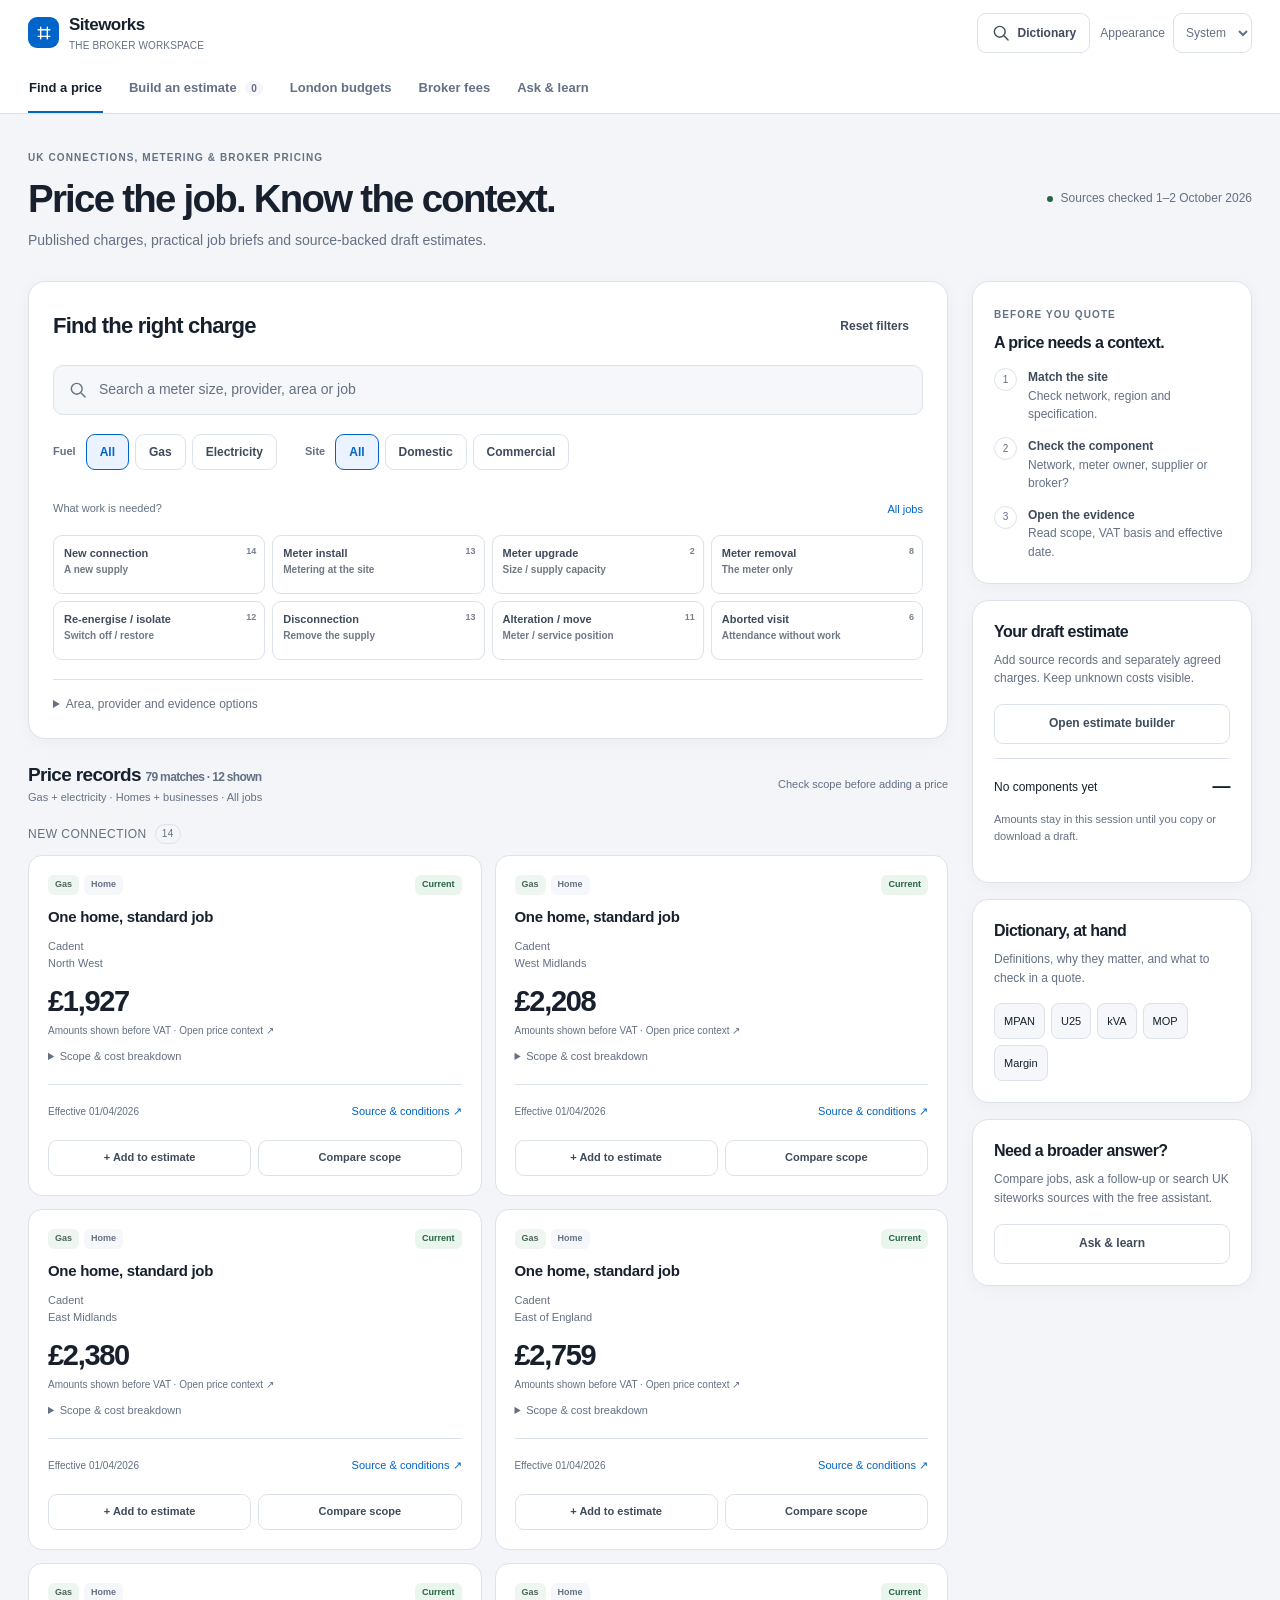
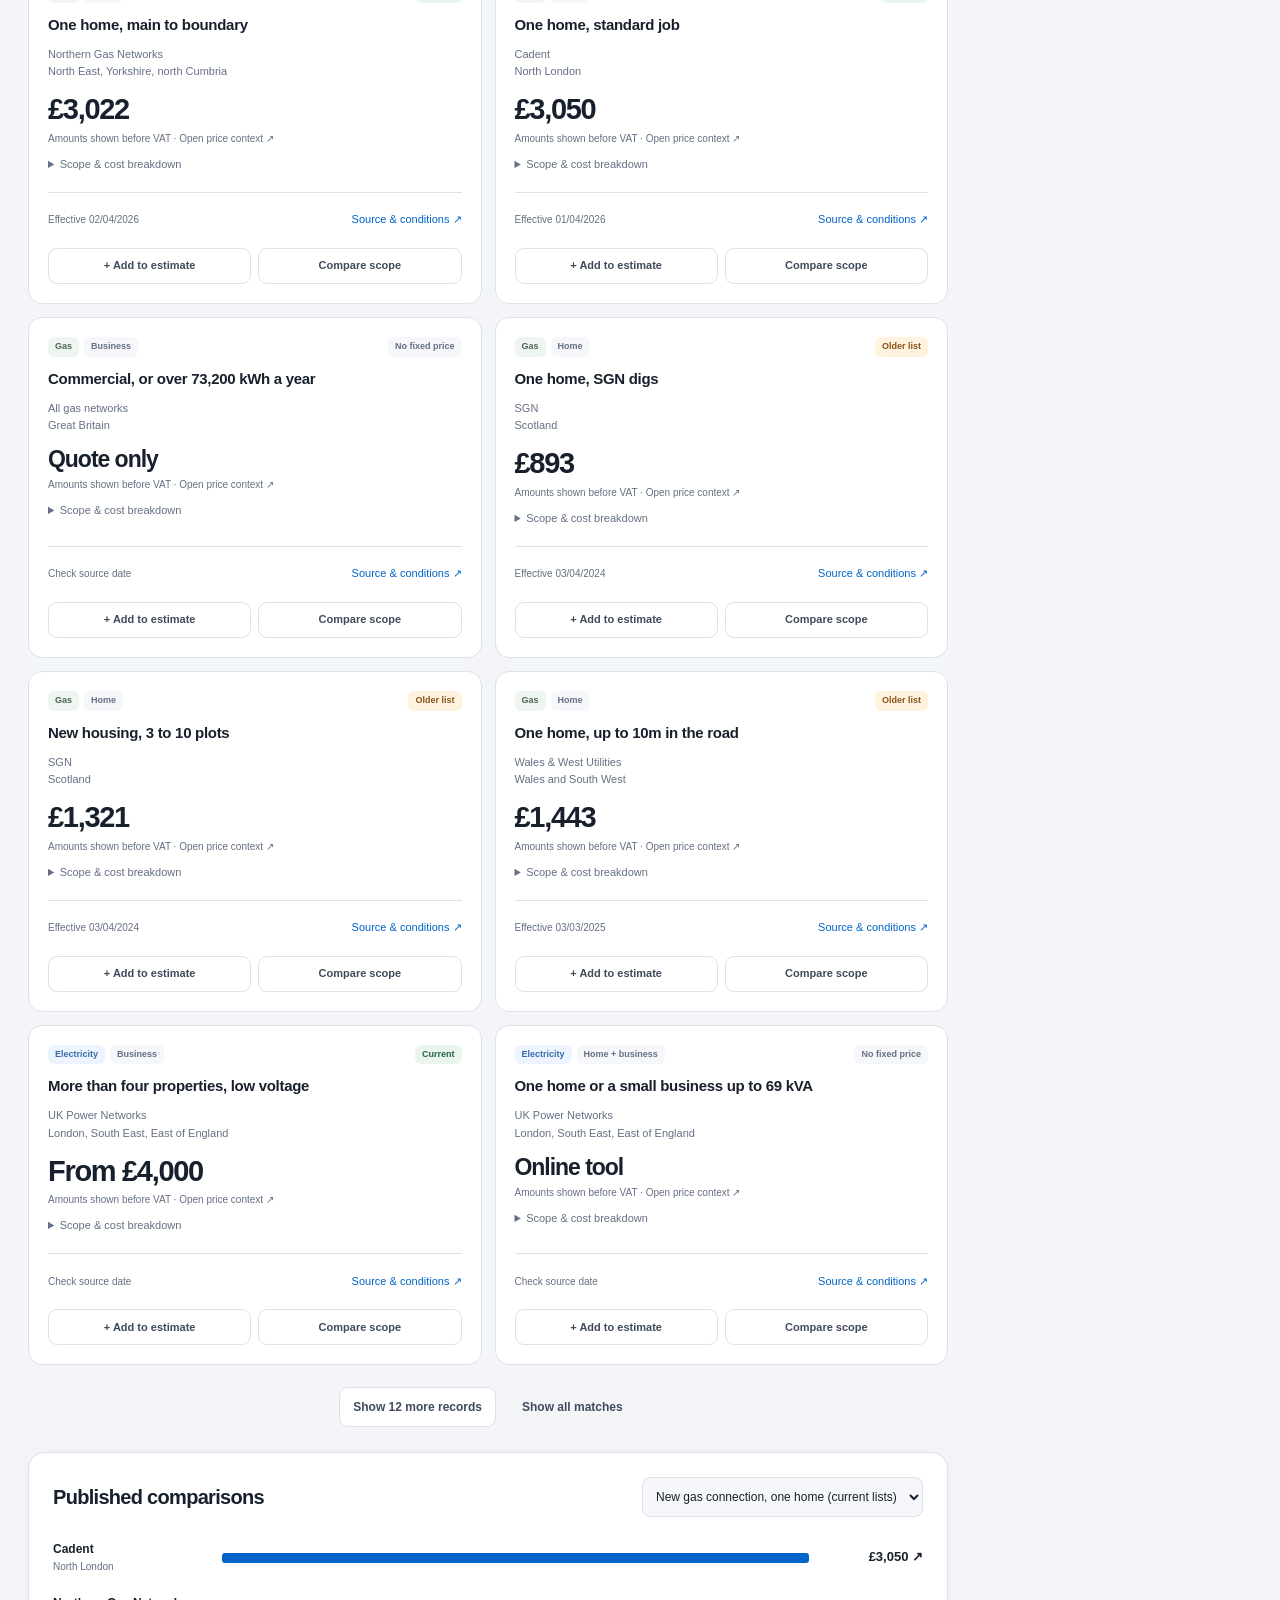
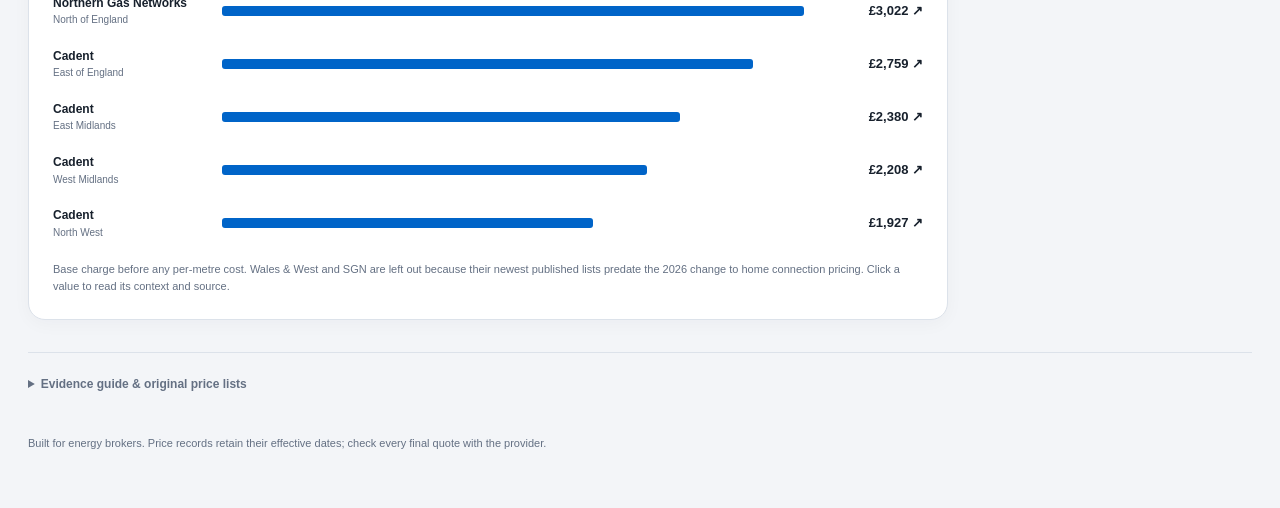
==== commit 66873c58: "Build source-backed broker pricing workspace Add itemised estimates, source variants, VAT and margin" ====
--- a/index.html
+++ b/index.html
@@ -4,113 +4,52 @@
 <meta charset="utf-8">
 <meta name="viewport" content="width=device-width, initial-scale=1">
 <meta name="description" content="Published UK gas and electricity siteworks prices: new connections, meter work and disconnections.">
-<title>Siteworks Price Book</title>
-<link rel="stylesheet" href="https://fonts.googleapis.com/css2?family=Inter:wght@400;500;600;700&display=swap">
-<style>
-:root{
- --bg:#f5f5f7;--card:#fff;--ink:#1d1d1f;--ink2:#424245;--muted:#6e6e73;--accent:#0071e3;--accent-hover:#0077ed;--accent-soft:#e8f2ff;--on-accent:#fff;
- --line:#e4e4e8;--soft:#f5f5f7;--nav:rgba(255,255,255,.82);--shadow:0 8px 32px rgba(0,0,0,.035);--veil:rgba(0,0,0,.4);
- --gas:#956000;--gas-bg:#fff5df;--elec:#bd3b36;--elec-bg:#fff0ee;--green:#20764b;--green-bg:#eaf6ed;--orange:#996300;--orange-bg:#fff5df;--pink:#865d97;--pink-bg:#f5eef9;
- --body:-apple-system,BlinkMacSystemFont,"SF Pro Display","SF Pro Text","Inter",Helvetica,Arial,sans-serif;--mono:ui-monospace,"SFMono-Regular",Menlo,Consolas,monospace;color-scheme:light;
-}
-@media(prefers-color-scheme:dark){:root:not([data-theme="light"]){
- --bg:#000;--card:#1d1d1f;--ink:#f5f5f7;--ink2:#d2d2d7;--muted:#a1a1a6;--accent:#2997ff;--accent-hover:#64b5ff;--accent-soft:#102b45;--on-accent:#fff;
- --line:#3b3b3f;--soft:#29292c;--nav:rgba(29,29,31,.84);--shadow:0 8px 32px rgba(0,0,0,.1);--veil:rgba(0,0,0,.65);
- --gas:#edc279;--gas-bg:#382c17;--elec:#ff9f95;--elec-bg:#3b2322;--green:#8cd7ab;--green-bg:#203329;--orange:#edc279;--orange-bg:#382c17;--pink:#d4a9ed;--pink-bg:#342a3a;color-scheme:dark;
-}}
-:root[data-theme="dark"]{
- --bg:#000;--card:#1d1d1f;--ink:#f5f5f7;--ink2:#d2d2d7;--muted:#a1a1a6;--accent:#2997ff;--accent-hover:#64b5ff;--accent-soft:#102b45;--on-accent:#fff;
- --line:#3b3b3f;--soft:#29292c;--nav:rgba(29,29,31,.84);--shadow:0 8px 32px rgba(0,0,0,.1);--veil:rgba(0,0,0,.65);
- --gas:#edc279;--gas-bg:#382c17;--elec:#ff9f95;--elec-bg:#3b2322;--green:#8cd7ab;--green-bg:#203329;--orange:#edc279;--orange-bg:#382c17;--pink:#d4a9ed;--pink-bg:#342a3a;color-scheme:dark;
-}
-*{box-sizing:border-box}[hidden]{display:none!important}html{scroll-behavior:smooth;scroll-padding-top:90px}body{margin:0;background:var(--bg);color:var(--ink);font-family:var(--body);font-size:15px;line-height:1.5;-webkit-font-smoothing:antialiased}button,input,select{font:inherit}button,a,input,select,summary{-webkit-tap-highlight-color:transparent}a{color:var(--accent);text-decoration:none}a:hover{text-decoration:underline}button{cursor:pointer}a:focus-visible,button:focus-visible,input:focus-visible,select:focus-visible,summary:focus-visible{outline:3px solid var(--accent);outline-offset:4px}h1,h2,h3,p{margin:0}h1,h2,h3{font-weight:600;letter-spacing:-.035em;line-height:1.12;text-wrap:balance}h2{font-size:clamp(26px,3vw,34px)}h3{font-size:21px}button{color:var(--ink)}
-.nav{position:sticky;top:env(safe-area-inset-top,0px);z-index:20;background:var(--nav);backdrop-filter:blur(22px);-webkit-backdrop-filter:blur(22px);border-bottom:1px solid var(--line)}.nav-inner{max-width:1180px;padding:13px 16px;margin:auto;display:flex;gap:20px;align-items:center}.brand{color:var(--ink);font-size:17px;font-weight:600;letter-spacing:-.025em;white-space:nowrap}.nav-links{margin-left:auto;display:flex;gap:22px;font-size:12px;align-items:center}.nav-links a{color:var(--ink2)}.theme{display:flex;gap:7px;align-items:center;font-size:12px;color:var(--muted)}.theme select{border:0;border-radius:20px;background:var(--soft);color:var(--ink);font-size:12px;padding:6px 9px;max-width:110px}
-.wrap{max-width:1180px;margin:0 auto;padding:0 16px 64px;display:flex;flex-direction:column;gap:38px;min-width:0}.box{background:var(--card);border-radius:24px;padding:30px;min-width:0;box-shadow:var(--shadow)}.slab{text-align:center;background:var(--bg);box-shadow:none;padding:76px 10px 34px;display:flex;flex-direction:column;gap:23px;align-items:center}.eyebrow{font-size:13px;letter-spacing:.075em;font-weight:600;text-transform:uppercase;color:var(--muted)}.slab h1{font-size:clamp(44px,7.3vw,86px);letter-spacing:-.06em;line-height:1.02;max-width:900px}.slab p{max-width:740px;font-size:clamp(17px,2vw,21px);line-height:1.5;color:var(--muted);letter-spacing:-.015em}.stickers{display:flex;flex-wrap:wrap;justify-content:center;gap:10px}.sticker{font-size:12px;background:var(--card);color:var(--muted);border-radius:20px;padding:7px 12px}.hero-links{display:flex;gap:24px;margin-top:2px;font-size:16px}.hero-links a::after{content:' ›'}
-.board{display:flex;flex-direction:column;gap:20px}.search{width:100%;background:var(--soft);color:var(--ink);border:1px solid var(--line);padding:14px 18px;border-radius:14px;font-size:15px;min-width:0}.search::placeholder{color:var(--muted)}.grp{display:flex;flex-wrap:wrap;align-items:center;gap:8px}.lab{color:var(--muted);font-size:12px;font-weight:600;width:75px;flex:none}.btn{border:1px solid var(--line);border-radius:30px;background:var(--card);color:var(--ink2);font-size:13px;font-weight:500;padding:8px 13px;line-height:1.35;transition:background .15s,color .15s}.btn:hover{background:var(--soft)}.btn small{font-size:11px;margin-left:6px;opacity:.75}.btn[aria-pressed="true"]{background:var(--accent);color:var(--on-accent);border-color:var(--accent)}.btn.gas[aria-pressed="true"]{background:var(--gas-bg);color:var(--gas);border-color:var(--gas)}.btn.elec[aria-pressed="true"]{background:var(--elec-bg);color:var(--elec);border-color:var(--elec)}.tog{display:flex;align-items:center;gap:8px;font-size:13px;color:var(--muted);cursor:pointer}.tog input{width:16px;height:16px;accent-color:var(--accent)}.spacer{flex:1}.filter-title{display:flex;align-items:center;justify-content:space-between;gap:14px}.filter-title h2{font-size:23px}.filter-title span{font-size:12px;color:var(--muted)}
-.ask{display:flex;flex-direction:column;gap:16px}.ask-head{display:flex;gap:12px;align-items:center;justify-content:space-between}.ai-badge{padding:5px 10px;border-radius:20px;background:var(--accent-soft);color:var(--accent);font-size:11px;font-weight:600;white-space:nowrap}.ask p{max-width:75ch;color:var(--muted)}.ask .fine{font-size:12px}.ask .grp .btn{font-size:12px}.thread{display:flex;flex-direction:column;gap:14px}.thread:empty{display:none}.msg{padding:15px 18px;max-width:min(740px,94%);white-space:pre-wrap;overflow-wrap:anywhere;border-radius:19px}.msg.me{background:var(--accent);color:var(--on-accent);align-self:flex-end;border-bottom-right-radius:6px}.msg.bot{background:var(--soft);align-self:flex-start;border-bottom-left-radius:6px}.msg.wait{color:var(--muted);font-size:14px}.askrow{display:flex;gap:10px;align-items:stretch}.askrow .search{flex:1}.btn.go{background:var(--accent);color:var(--on-accent);border-color:var(--accent);font-size:14px;padding-inline:23px}.btn.go:hover{background:var(--accent-hover)}.btn.go:disabled{opacity:.6;cursor:wait}.msg-sources{margin-top:12px;border-top:1px solid var(--line);padding-top:10px;display:flex;flex-direction:column;gap:6px;font-size:12px;white-space:normal}.msg-sources a{overflow-wrap:anywhere}.search-status{font-size:12px;color:var(--muted);margin-top:10px;white-space:normal}.ask-options{display:flex;align-items:center;gap:14px;flex-wrap:wrap}.ask-options .fine{color:var(--muted)}
-.wall-top{display:flex;flex-wrap:wrap;align-items:baseline;gap:12px 16px}.count{font-size:13px;color:var(--muted)}.group{display:flex;flex-direction:column;gap:18px}.ghead{font-size:22px;font-weight:600;letter-spacing:-.025em;display:flex;align-items:center;gap:10px}.ghead span{font-size:12px;font-weight:500;border-radius:20px;background:var(--card);padding:3px 9px;color:var(--muted)}.cards{display:grid;grid-template-columns:repeat(auto-fill,minmax(295px,1fr));gap:20px}.card{background:var(--card);border-radius:22px;padding:26px;display:flex;flex-direction:column;gap:12px;min-width:0;box-shadow:var(--shadow);border:1px solid var(--card);transition:transform .2s}.card:hover{transform:translateY(-2px)}.card.unc{border:1px dashed var(--line)}.top{display:flex;flex-wrap:wrap;gap:6px;align-items:center}.tag{font-size:11px;font-weight:500;border-radius:20px;padding:3px 9px;color:var(--muted);background:var(--soft)}.tag.gas{background:var(--gas-bg);color:var(--gas)}.tag.elec{background:var(--elec-bg);color:var(--elec)}.tag.gas::before,.tag.elec::before{content:'●';font-size:7px;margin-right:5px;vertical-align:2px}.price{font-family:var(--body);font-size:36px;font-weight:600;letter-spacing:-.05em;line-height:1.1;overflow-wrap:anywhere;text-align:left;display:block;border:0;padding:3px 0;background:none;color:var(--ink);width:100%;font-variant-numeric:tabular-nums}.price:hover{color:var(--accent)}.price.txt{font-size:27px}.price small{display:block;font-size:11px;font-weight:400;color:var(--muted);letter-spacing:0;margin-top:7px}.item{font-weight:600;font-size:17px;letter-spacing:-.015em;line-height:1.3}.net{font-size:12px;color:var(--muted)}.note{font-size:13px;color:var(--ink2);line-height:1.6}.money-link{font:inherit;border:0;padding:0;background:none;color:var(--accent);text-decoration:underline;text-decoration-style:dotted;text-underline-offset:3px;cursor:pointer;text-align:left}.money-link:hover{text-decoration-style:solid}.foot{margin-top:auto;padding-top:17px;border-top:1px solid var(--line);display:flex;flex-wrap:wrap;gap:8px;font-size:11px;color:var(--muted)}.foot a,.foot button{margin-left:auto}.context-link{background:none;border:0;padding:0;color:var(--accent);font-size:11px}.st{font-size:10px;font-weight:600;border-radius:20px;padding:3px 8px;background:var(--soft);color:var(--muted);white-space:nowrap}.st.cur{background:var(--green-bg);color:var(--green)}.st.old{background:var(--orange-bg);color:var(--orange)}.st.unc{background:var(--pink-bg);color:var(--pink)}.empty{font-size:23px;font-weight:600}.empty p{font-size:15px;font-weight:400;color:var(--muted);margin-top:6px}
-.cmp-top{display:flex;flex-wrap:wrap;gap:16px;align-items:center;justify-content:space-between;margin-bottom:28px}.cmp-top select{max-width:100%;border:1px solid var(--line);background:var(--soft);color:var(--ink);border-radius:12px;padding:10px 12px;font-size:13px}.bars{display:flex;flex-direction:column;gap:20px}.bar-row{display:grid;grid-template-columns:190px minmax(0,1fr) 110px;gap:16px;align-items:center}.bar-row .name{font-size:13px;font-weight:600;line-height:1.3}.bar-row .name small{display:block;font-size:11px;font-weight:400;color:var(--muted);margin-top:2px}.fill{height:20px;background:var(--accent);border-radius:4px;min-width:8px}.bar-row .val{font-size:15px;font-weight:600;text-align:right;font-variant-numeric:tabular-nums;border:0;background:none;padding:5px 0;color:var(--ink)}.bar-row .val:hover{color:var(--accent)}.cmp-note{font-size:13px;color:var(--muted);margin-top:26px;max-width:80ch}.legend{display:grid;grid-template-columns:repeat(auto-fit,minmax(230px,1fr));gap:22px;margin-top:25px}.legend div{font-size:13px;color:var(--muted);display:flex;flex-direction:column;gap:8px;align-items:flex-start}.plain{margin:25px 0 0;padding-left:20px;display:flex;flex-direction:column;gap:9px;max-width:88ch;font-size:13px;color:var(--muted)}.where{display:grid;grid-template-columns:repeat(auto-fit,minmax(255px,1fr));gap:20px}.where .box{display:flex;flex-direction:column;gap:16px;padding:25px}.where ul{margin:0;padding-left:17px;font-size:13px;display:flex;flex-direction:column;gap:12px;color:var(--muted)}code{font-family:var(--mono);font-size:11px;background:var(--soft);color:var(--ink2);border-radius:4px;padding:2px 4px;overflow-wrap:anywhere}.end{font-size:12px;color:var(--muted)}
-.evidence-dialog{border:1px solid var(--line);border-radius:26px;background:var(--card);color:var(--ink);padding:30px;width:calc(100% - 32px);max-width:600px;max-height:calc(100dvh - 40px);overflow:auto;box-shadow:var(--shadow)}.evidence-dialog::backdrop{background:var(--veil);backdrop-filter:blur(5px)}.dialog-head{display:flex;justify-content:space-between;gap:15px;align-items:center}.dialog-head h2{font-size:25px}.dialog-close{border:0;background:var(--soft);color:var(--ink);border-radius:50%;width:32px;height:32px;font-size:20px;line-height:1;flex:none}.evidence-amount{font-size:40px;font-weight:600;letter-spacing:-.05em;margin:23px 0 10px}.evidence-dialog h3{font-size:19px}.evidence-dialog p{font-size:14px;color:var(--ink2);margin-top:12px}.evidence-meta{display:grid;grid-template-columns:100px 1fr;gap:9px;font-size:13px;margin:23px 0;padding:20px 0;border-block:1px solid var(--line)}.evidence-meta dt{color:var(--muted)}.evidence-meta dd{margin:0}.evidence-source{display:block;margin-top:18px;font-size:14px}.source-url{display:block;font-size:11px;color:var(--muted);overflow-wrap:anywhere;margin-top:5px}.evidence-warning{background:var(--soft);border-radius:12px;padding:13px}.context-help{font-size:12px;color:var(--muted)}
-@media(max-width:640px){.nav-inner{gap:10px}.brand{font-size:14px}.nav-links{gap:10px}.nav-links a{display:none}.theme>span{display:none}.wrap{gap:28px}.slab{padding:48px 0 18px;gap:20px}.slab h1{font-size:49px}.box{padding:22px;border-radius:20px}.stickers{gap:7px}.sticker{font-size:10px;padding:6px 9px}.lab{width:100%;margin-bottom:2px}.board{gap:18px}.filter-title span{display:none}.cards{grid-template-columns:minmax(0,1fr)}.card{padding:25px}.ask-head{align-items:flex-start}.ask-head h2{font-size:25px}.askrow{gap:7px}.btn.go{padding-inline:17px}.askrow .search{font-size:14px;padding-inline:13px}.msg{font-size:14px;max-width:96%}.bar-row{grid-template-columns:minmax(0,1fr) 92px;gap:6px 12px}.bar-row .name{grid-column:1/-1}.bar-row .name small{display:inline;margin-left:7px}.cmp-top select{width:100%;min-width:0}.where{grid-template-columns:minmax(0,1fr)}.hero-links{font-size:14px;gap:20px}.evidence-dialog{padding:23px}.evidence-meta{grid-template-columns:85px 1fr}.context-help{display:none}}
-@media(prefers-reduced-motion:reduce){html{scroll-behavior:auto}.card,.btn{transition:none}.card:hover{transform:none}}
-.research-grid{display:grid;grid-template-columns:repeat(auto-fit,minmax(295px,1fr));gap:20px}.research-card{background:var(--card);padding:26px;border-radius:22px;box-shadow:var(--shadow);display:flex;flex-direction:column;gap:14px;min-width:0}.research-card p,.research-details{font-size:13px;color:var(--muted);line-height:1.6}.research-card h3{font-size:22px}.research-card .research-price{font-size:30px;font-weight:600;letter-spacing:-.04em}.research-details summary{color:var(--accent);cursor:pointer;font-weight:500}.research-details[open] summary{margin-bottom:10px}.research-details a{overflow-wrap:anywhere}.estimate{background:var(--accent-soft);border-radius:18px;padding:24px;color:var(--ink)}.estimate p{color:var(--ink2);font-size:14px;margin-top:12px}.research-tag{border-radius:20px;padding:4px 10px;align-self:flex-start;font-size:11px;background:var(--soft);color:var(--muted)}@media(max-width:640px){.research-grid{grid-template-columns:minmax(0,1fr)}}
-
-.hero-links{flex-wrap:wrap;justify-content:center}.research-intro{max-width:80ch;color:var(--muted);font-size:16px;line-height:1.6}.research-section{display:flex;flex-direction:column;gap:22px}.research-price{border:0;background:none;padding:0;text-align:left;color:var(--ink);line-height:1.2;width:100%;overflow-wrap:anywhere}.research-price:hover{color:var(--accent)}.research-card .research-price{font-size:25px}.research-card .context-link{margin-top:auto;font-size:12px;align-self:flex-start}.research-card .research-tag.estimated{background:var(--accent-soft);color:var(--accent)}.research-card .research-tag.guide{background:var(--orange-bg);color:var(--orange)}.research-method{font-size:12px;color:var(--muted);line-height:1.6}.research-card .budget-label{font-size:11px;color:var(--muted);margin-top:-7px}.research-dialog-sources{display:flex;flex-direction:column;gap:14px;margin-top:20px}.research-dialog-sources .evidence-source{margin:0}.research-dialog-sources small{font-size:11px;color:var(--muted)}
-.question-library{border-top:1px solid var(--line);padding-top:14px;font-size:13px}.question-library summary{color:var(--accent);cursor:pointer;font-weight:500}.question-library p{margin:12px 0}.question-library select{max-width:100%;background:var(--soft);color:var(--ink);border:1px solid var(--line);padding:9px 12px;border-radius:10px}.question-examples{display:grid;grid-template-columns:repeat(auto-fit,minmax(260px,1fr));gap:8px;margin-top:12px}.question-examples button{border:1px solid var(--line);border-radius:12px;background:var(--card);color:var(--ink2);padding:11px 13px;text-align:left;font-size:12px;line-height:1.5}.question-examples button:hover{background:var(--soft)}.question-examples small{display:block;color:var(--muted);margin-bottom:5px}@media(max-width:640px){.question-examples{grid-template-columns:minmax(0,1fr)}}
-</style>
-
-<nav class="nav" aria-label="Main navigation"><div class="nav-inner">
-  <a class="brand" href="#top">Siteworks Price Book</a>
-  <div class="nav-links"><a href="#price-index">Prices</a><a href="#compare-view">Compare</a><a href="#brokers">Brokers</a><a href="#london-budgets">London</a><a href="#sources-view">Sources</a>
-    <label class="theme"><span>Appearance</span><select id="theme" aria-label="Appearance"><option value="system">System</option><option value="light">Light</option><option value="dark">Dark</option></select></label>
-  </div>
-</div></nav>
-<div class="wrap" id="top">
-  <header class="box slab">
-    <span class="eyebrow">UK energy connections &amp; metering</span>
-    <h1>Siteworks.<br>Clearly priced.</h1>
-    <p>Real published UK prices for new connections, meter installs, upgrades, removals and disconnections. Gas and electricity, homes and businesses. Click any price for its scope, date and source. Unconfirmed figures are clearly labelled.</p>
-    <div class="stickers">
-      <span class="sticker">Checked 01/10/2026</span>
-      <span class="sticker">VAT basis varies by source</span>
-      <span class="sticker">Next price change: April 2027</span>
-    </div>
-    <div class="hero-links"><a href="#price-index">Explore the prices</a><a href="#london-budgets">London estimates</a><a href="#sources-view">Read the sources</a></div>
-  </header>
-
-  <section class="box ask" id="ask" aria-label="Ask a question" hidden>
-    <div class="ask-head"><h2>Ask the price book</h2><span class="ai-badge">Free Zen AI</span></div>
+<title>Siteworks — Broker Workspace</title>
+<link rel="stylesheet" href="assets/siteworks.css">
+<a class="skip" href="#main">Skip to workspace</a>
+<nav class="nav" aria-label="Workspace navigation">
+  <div class="nav-inner"><a class="brand" href="#prices" data-open-view="prices"><span class="brand-mark"><svg viewBox="0 0 24 24" aria-hidden="true"><path d="M5 8h14M5 16h14M8 5v14M16 5v14"/></svg></span><span>Siteworks<small>THE BROKER WORKSPACE</small></span></a><div class="nav-tools"><button class="btn" type="button" data-glossary="" aria-label="Open siteworks dictionary" title="Siteworks dictionary"><svg viewBox="0 0 24 24" aria-hidden="true"><circle cx="10.5" cy="10.5" r="6.5"/><path d="m16 16 4.5 4.5"/></svg><span>Dictionary</span></button><label class="theme"><span>Appearance</span><select id="theme" aria-label="Appearance"><option value="system">System</option><option value="light">Light</option><option value="dark">Dark</option></select></label></div></div>
+  <div class="tabs-inner" role="tablist" aria-label="Workspace tools"><button class="tab" id="tab-prices" role="tab" aria-controls="panel-prices" aria-selected="true" data-view="prices">Find a price</button><button class="tab" id="tab-planner" role="tab" aria-controls="panel-planner" aria-selected="false" tabindex="-1" data-view="planner">Build an estimate <span class="tab-count" id="quote-count">0</span></button><button class="tab" id="tab-london" role="tab" aria-controls="panel-london" aria-selected="false" tabindex="-1" data-view="london">London budgets</button><button class="tab" id="tab-brokers" role="tab" aria-controls="panel-brokers" aria-selected="false" tabindex="-1" data-view="brokers">Broker fees</button><button class="tab" id="tab-ask" role="tab" aria-controls="panel-ask" aria-selected="false" tabindex="-1" data-view="ask">Ask &amp; learn</button></div>
+</nav>
+<main class="wrap" id="main">
+  <header class="workspace-intro" id="top"><div><span class="eyebrow">UK connections, metering &amp; broker pricing</span><h1>Price the job. Know the context.</h1><p>Published charges, practical job briefs and source-backed draft estimates.</p></div><span class="checked">Sources checked 1–2 October 2026</span></header>
+  <section id="panel-prices" role="tabpanel" aria-labelledby="tab-prices" data-panel="prices">
+    <div class="work-grid"><div class="primary-work">
+      <section class="box board" aria-label="Price filters"><div class="filter-title"><h2>Find the right charge</h2><button class="btn ghost" id="clear" type="button">Reset filters</button></div><div class="search-wrap"><svg viewBox="0 0 24 24" aria-hidden="true"><circle cx="10.5" cy="10.5" r="6.5"/><path d="m16 16 4.5 4.5"/></svg><input class="search" id="q" type="search" placeholder="Search a meter size, provider, area or job" autocomplete="off" aria-label="Search prices"></div>
+        <div class="filter-pairs"><div class="grp" id="g-fuel"><span class="lab">Fuel</span></div><div class="grp" id="g-cust"><span class="lab">Site</span></div></div>
+        <div><div class="job-label"><span>What work is needed?</span><button class="context-link" id="all-jobs" type="button">All jobs</button></div><div class="job-grid" id="g-job"></div></div>
+        <details class="filter-detail"><summary>Area, provider and evidence options</summary><div class="filter-extra"><label class="field">Area<select id="filter-area"><option value="">All areas</option></select></label><label class="field">Provider<select id="filter-provider"><option value="">All providers</option></select></label></div><label class="tog"><input type="checkbox" id="unc"> Include unconfirmed records</label><p class="fine">Unconfirmed amounts need a current source before quoting.</p></details>
+      </section>
+      <section id="price-index" aria-label="Matched price records"><div class="wall-top"><div><h2>Price records <span class="count" id="count" role="status" aria-live="polite"></span></h2><p id="selection-summary" class="selection-summary"></p></div><span class="result-tip">Check scope before adding a price</span></div><div id="wall" style="display:flex;flex-direction:column;gap:22px;margin-top:18px"></div><div class="box empty" id="empty" hidden><h3>No matching record</h3><p>Try a broader search, or ask for a sourced planning guide.</p><button class="btn" type="button" data-open-view="ask">Ask about this job</button></div><div class="load-actions" id="load-actions" style="margin-top:22px"><button class="btn" id="load-more" type="button">Show more records</button><button class="btn ghost" id="show-all" type="button">Show all matches</button></div></section>
+      <section class="box" id="compare-view" aria-label="Published comparison examples"><div class="cmp-top"><h2>Published comparisons</h2><select id="cmp" aria-label="What to compare"></select></div><div class="bars" id="bars"></div><p class="cmp-note" id="cmpnote"></p></section>
+    </div><aside class="tool-rail" aria-label="Working tools"><section class="box rail-primer"><span class="eyebrow">Before you quote</span><h3 style="margin-top:8px">A price needs a context.</h3><ol class="rail-list"><li><span class="step">1</span><span><b>Match the site</b>Check network, region and specification.</span></li><li><span class="step">2</span><span><b>Check the component</b>Network, meter owner, supplier or broker?</span></li><li><span class="step">3</span><span><b>Open the evidence</b>Read scope, VAT basis and effective date.</span></li></ol></section><section class="box"><h3>Your draft estimate</h3><p>Add source records and separately agreed charges. Keep unknown costs visible.</p><button class="btn full" type="button" data-open-view="planner">Open estimate builder</button><div class="rail-quote"><span id="rail-lines">No components yet</span><strong id="rail-total">—</strong></div><p class="rail-note">Amounts stay in this session until you copy or download a draft.</p></section><section class="box rail-glossary"><h3>Dictionary, at hand</h3><p>Definitions, why they matter, and what to check in a quote.</p><div class="rail-shortcuts"><button type="button" data-glossary="MPAN">MPAN</button><button type="button" data-glossary="U25">U25</button><button type="button" data-glossary="kVA">kVA</button><button type="button" data-glossary="MOP">MOP</button><button type="button" data-glossary="margin">Margin</button></div></section><section class="box"><h3>Need a broader answer?</h3><p>Compare jobs, ask a follow-up or search UK siteworks sources with the free assistant.</p><button class="btn full" type="button" data-open-view="ask">Ask &amp; learn</button></section></aside></div>
+  </section>
+  <section id="panel-planner" role="tabpanel" aria-labelledby="tab-planner" data-panel="planner" hidden>
+    <div class="panel-heading"><div><h2>Build a draft estimate</h2><p>Combine source components, requested quotes and your own fees. Original prices and assumptions travel with every line.</p></div><button class="btn" type="button" data-open-view="prices">Find a source charge</button></div>
+    <div class="planner-grid"><div class="planner-main"><section class="box"><div class="form-step"><span class="step">1</span><h3>Define the job</h3></div><div class="brief-grid"><label class="field">Job<select id="brief-job"></select></label><label class="field">Fuel<select id="brief-fuel"><option value="">Not known</option><option>Gas</option><option>Electricity</option><option>Both</option></select></label><label class="field">Region / network<input id="brief-area" placeholder="For example, South London / SGN"></label><label class="field">Site type<select id="brief-customer"><option value="">Not known</option><option>Business</option><option>Home</option></select></label><label class="field full-width">Existing → required specification<input id="brief-spec" placeholder="For example, U16 → U40; or single-phase → three-phase"></label><label class="field">Digging responsibility<select id="brief-dig"><option value="">Not known / not applicable</option><option>Network / contractor</option><option>Customer on private land — confirm rules</option></select></label><label class="field">Timing / access constraints<input id="brief-access" placeholder="Normal hours, access, permits, deadlines"></label><label class="field full-width">Inclusions, exclusions and open questions<textarea id="brief-notes" placeholder="Keep site/customer personal details out. Note missing supplier fees, civils or scope here."></textarea></label></div></section>
+    <section class="box"><div class="form-step"><span class="step">2</span><h3>Itemise the components</h3></div><p class="fine" style="margin-bottom:16px">Add a source record from Find a price, or enter a separately quoted charge. Blank amounts remain unpriced.</p><div class="quote-lines" id="quote-lines"></div><div class="quote-add-actions"><button class="btn" type="button" data-open-view="prices">Add a source price</button><button class="btn" id="add-cost" type="button">Add a quoted cost</button><button class="btn" id="add-fee" type="button">Add a broker fee</button></div></section>
+    <section class="box"><div class="form-step"><span class="step">3</span><h3>Check what the quote needs</h3></div><ul class="quote-checks" id="job-checklist"></ul><p class="fine" style="margin-top:17px">These are preparation checks. Confirm provider requirements and the final scope.</p></section></div>
+    <aside class="box planner-summary"><span class="eyebrow">Draft totals</span><h3 style="margin:7px 0 17px">Review the assumptions</h3><div class="quote-controls"><label class="field">Pricing method<select id="profit-mode"><option value="none">No percentage adjustment</option><option value="markup">Markup on selected costs</option><option value="margin">Target gross margin</option></select></label><label class="field">Pricing percentage<input id="profit-rate" type="number" min="0" step="0.1" placeholder="0"></label><label class="field">VAT rate for this draft (%)<input id="vat-rate" type="number" min="0" max="100" step="0.1" placeholder="Enter only after confirming"></label><label class="field">VAT basis of pricing adjustment<select id="profit-vat"><option value="unknown">Not confirmed</option><option value="ex">Excludes VAT at entered rate</option><option value="none">No VAT — confirmed by you</option></select></label></div><p class="fine" style="margin-top:12px">VAT rates are user assumptions, never inferred from the fuel or job. Unknown VAT prevents a final inclusive total.</p><div class="summary-list"><div><span>Entered amounts</span><strong id="quote-entered">£0.00</strong></div><div><span>Known net subtotal</span><strong id="quote-net">£0.00</strong></div><div><span>Pricing adjustment</span><strong id="quote-profit">£0.00</strong></div><div><span>Known VAT</span><strong id="quote-vat">£0.00</strong></div></div><div class="summary-total"><span class="fine">VAT-inclusive draft total</span><strong id="quote-total">Add components</strong></div><div id="quote-warnings"></div><div class="summary-actions"><button class="btn primary" id="copy-quote" type="button">Copy draft</button><button class="btn" id="download-quote" type="button">Download</button></div><button class="context-link" id="clear-quote" type="button">Clear this draft</button></aside></div>
+  </section>
+  <section id="panel-london" role="tabpanel" aria-labelledby="tab-london" data-panel="london" hidden><section id="london-budgets"><div class="panel-heading"><div><h2>London planning budgets</h2><p>Use a compatible guide when no exact charge is published. Underlying work and a broker’s fee remain separate.</p></div><span class="count">8 sourced examples</span></div><div class="estimate"><strong>A starting point, with boundaries.</strong><p>Check home/business scope, North/South London network, inclusions and VAT. Ranges and starting prices are not guaranteed totals.</p></div><div class="research-grid" id="london-cards"></div></section></section>
+  <section id="panel-brokers" role="tabpanel" aria-labelledby="tab-brokers" data-panel="brokers" hidden><section id="brokers"><div class="panel-heading"><div><h2>Broker charges, explained</h2><p>Eight intermediaries checked. A missing published siteworks fee means an itemised quote is needed. Procurement commission is a different charge.</p></div><span class="count">Checked 1 October 2026</span></div><div class="research-grid broker-list" id="broker-cards"></div><details class="research-details"><summary>Research method and limitations</summary><p class="research-method" id="research-method"></p></details></section></section>
+  <section id="panel-ask" role="tabpanel" aria-labelledby="tab-ask" data-panel="ask" hidden>  <section class="box ask" id="ask" aria-label="Ask a question" hidden>
+    <div class="ask-head"><h2>Ask a siteworks question</h2><span class="ai-badge">Free AI · source context</span></div>
     <p>Ask a question in plain English. Use the prices on this page, or turn on online search for UK siteworks and TPI charges.</p>
     <div class="grp" id="eg"></div>
     <details class="question-library"><summary>Explore questions brokers ask</summary><p>Choose a topic and question, then edit it for your job. Prices, planning guides and missing information are kept separate.</p><select id="question-topic" aria-label="Question topic"></select><div id="question-examples" class="question-examples"></div></details>
-    <div class="thread" id="thread" aria-live="polite"></div>
+
     <div class="ask-options"><label class="tog"><input type="checkbox" id="askweb"> Search online for this answer</label><span class="fine">UK siteworks, suppliers and TPIs only</span></div>
     <form class="askrow" id="askform">
       <input class="search" id="askq" type="text" maxlength="400" placeholder="How much does U25 meter removal cost?" autocomplete="off" aria-label="Your question">
       <button class="btn go" id="askgo" type="submit">Ask</button>
     </form>
     <p class="fine">A free AI model writes the answer, so check the card before you quote it. Do not type customer names or addresses.</p>
+    <p class="fine" id="ask-status" role="status" aria-live="polite"></p><div class="thread" id="thread" aria-label="Conversation"></div>
   </section>
 
-  <section class="box board" aria-label="Filters">
-    <div class="filter-title"><h2>Find your siteworks</h2><span>Choose a job. See what applies.</span></div>
-    <input class="search" id="q" type="search" placeholder="Type anything: U25, disconnection, Cadent, London..." autocomplete="off" aria-label="Search prices">
-    <div class="grp" id="g-fuel"><span class="lab">Fuel</span></div>
-    <div class="grp" id="g-cust"><span class="lab">Who for</span></div>
-    <div class="grp" id="g-job"><span class="lab">Job</span></div>
-    <div class="grp">
-      <label class="tog"><input type="checkbox" id="unc" checked> Show unconfirmed prices</label>
-      <span class="spacer"></span>
-      <button class="btn" id="clear" type="button">Reset</button>
-    </div>
-  </section>
-
-  <section id="price-index" aria-label="Prices" style="display:flex;flex-direction:column;gap:20px">
-    <div class="wall-top"><h2>Prices</h2><span class="count" id="count"></span><span class="spacer"></span><span class="context-help">Click a price to see its context and source ↗</span></div>
-    <div id="wall" style="display:flex;flex-direction:column;gap:26px"></div>
-    <div class="box empty" id="empty" hidden>Nothing matches.<p>Try fewer filters or a shorter search, or press Reset.</p></div>
-  </section>
-
-  <section class="box" id="compare-view" aria-label="Compare prices">
-    <div class="cmp-top"><h2>Compare</h2><select id="cmp" aria-label="What to compare"></select></div>
-    <div class="bars" id="bars"></div>
-    <p class="cmp-note" id="cmpnote"></p>
-  </section>
-
-  <section class="research-section" id="london-budgets" aria-label="London planning estimates">
-    <div class="wall-top"><h2>London planning estimates</h2><span class="count">8 sourced examples</span></div>
-    <p class="research-intro">A starting point when a broker's exact charge is unavailable. These cover the underlying work, with the geography and assumptions shown. Add the broker's separately agreed fee to get your customer total.</p>
-    <div class="estimate"><strong>Check the scope before using a budget.</strong><p>North London and South London can have different providers. Home connection examples apply to homes. Meter-owner prices are supplier-facing components. Every figure opens its calculation, exclusions, VAT basis and source URLs.</p></div>
-    <div class="research-grid" id="london-cards"></div>
-  </section>
-  <section class="research-section" id="brokers" aria-label="Energy broker fee research">
-    <div class="wall-top"><h2>What other brokers charge</h2><span class="count">8 intermediaries checked · 01/10/2026</span></div>
-    <p class="research-intro">No fixed siteworks arrangement fee was found on the reviewed pages. The cards explain how each broker charges and link to its own terms or service page. A fee that is not published does not mean the work is free.</p>
-    <div class="research-grid" id="broker-cards"></div>
-    <details class="research-details"><summary>How this research was checked</summary><p class="research-method" id="research-method"></p></details>
-  </section>
-
-  <section class="box" aria-label="How to read the prices">
+</section>
+  <details class="sources-details" id="sources-details"><summary>Evidence guide &amp; original price lists</summary><div>  <section class="box" aria-label="How to read the prices">
     <h2>How to read a card</h2>
     <div class="legend">
       <div><span class="st cur">Current</span>Read from the network's live price list on the check date.</div>
@@ -148,16 +87,24 @@
       </ul></div>
       <div class="box"><h3>Suppliers</h3><ul>
         <li>Search <code>[supplier] metering charges pdf</code> or <code>[supplier] non-standard charges</code></li>
-        <li>Meter operators only give rate cards to suppliers. Ask the supplier's account manager for the broker rate card.</li>
+        <li>Metering charges depend on provider and contract. Request a current written rate card and any broker-specific terms from the supplier or meter operator.</li>
       </ul></div>
     </div>
-    <p class="end">Built 01/10/2026 from the networks' own published price lists.</p>
-  </section>
-</div>
-<dialog class="evidence-dialog" id="evidence" aria-labelledby="evidence-title">
+    <p class="end">Expanded 02/10/2026 from published network, meter-owner and supplier sources.</p>
+  </section></div></details><p class="end">Built for energy brokers. Price records retain their effective dates; check every final quote with the provider.</p>
+</main>
+<div class="shortlist-tray" id="shortlist-tray" hidden><strong id="shortlist-count">0 selected</strong><button class="btn primary" id="compare-shortlist" type="button">Compare scope</button><button class="btn ghost" id="clear-shortlist" type="button">Clear</button></div>
+<div class="toast" id="toast" role="status" aria-live="polite" hidden></div>
+<dialog class="dialog evidence-dialog" id="evidence" aria-labelledby="evidence-title">
   <div class="dialog-head"><h2 id="evidence-title">Price context</h2><button class="dialog-close" id="evidence-close" type="button" aria-label="Close price context">×</button></div>
   <div id="evidence-body"></div>
 </dialog>
+
+<dialog class="dialog" id="glossary-dialog" aria-labelledby="glossary-title"><div class="dialog-head"><div><span class="eyebrow">Siteworks dictionary</span><h2 id="glossary-title">Understand the term.</h2></div><button class="dialog-close" type="button" data-close-dialog="glossary-dialog" aria-label="Close dictionary">×</button></div><input class="search glossary-search" id="glossary-search" type="search" placeholder="Search MPAN, CT, U25, VAT, margin…" aria-label="Search dictionary"><p class="fine" id="glossary-count" role="status"></p><div id="glossary-results"></div></dialog>
+<dialog class="dialog" id="quote-add-dialog" aria-labelledby="quote-add-title"><div class="dialog-head"><h2 id="quote-add-title">Add a source component</h2><button class="dialog-close" type="button" data-close-dialog="quote-add-dialog" aria-label="Cancel adding a source">×</button></div><p id="quote-add-context"></p><div style="display:flex;flex-direction:column;gap:15px;margin:20px 0"><label class="field">Choose the priced variant<select id="quote-variant"></select></label><label class="field">Component amount (£)<input id="quote-add-amount" type="number" min="0" step="0.01" placeholder="Unpriced — leave blank if unknown"></label><label class="field">VAT basis<select id="quote-add-vat"><option value="unknown">Not confirmed</option><option value="ex">Excludes VAT</option><option value="inc">Includes VAT</option><option value="none">No VAT — confirmed by you</option></select></label></div><p class="evidence-warning" id="quote-add-warning"></p><button class="btn primary" id="quote-add-save" type="button" style="margin-top:18px">Add to draft estimate</button></dialog>
+<dialog class="dialog wide" id="shortlist-dialog" aria-labelledby="shortlist-title"><div class="dialog-head"><h2 id="shortlist-title">Compare applicability</h2><button class="dialog-close" type="button" data-close-dialog="shortlist-dialog" aria-label="Close comparison">×</button></div><p class="compare-warning">Compare scope before price. Regions, packages and charging parties may differ; these records do not make networks interchangeable.</p><div class="comparison-grid" id="shortlist-grid"></div></dialog>
+<script src="assets/quote-core.js"></script>
+<script src="assets/resources.js"></script>
 
 <script>
 (function(){
@@ -239,6 +186,13 @@
   r('Electricity','Meter install','C','Yü Energy (supplier)','Great Britain','Advanced meter install or exchange','£424.17',424.17,'Smart meter install or exchange is free. '+yu,'2025','unc',null);
   r('Electricity','Meter removal','B','Yü Energy (supplier)','Great Britain','Electricity meter removal','£220',220,'Whether VAT is included was not shown. '+yu,'2025','unc',null);
 
+  var ADDITIONAL_PRICES=[{"id":"ukpn-london-emergency-disconnect","fuel":"Electricity","job":"Disconnection","customer":"B","provider":"UK Power Networks","area":"London (LPN)","item":"Emergency underground disconnection, London average","price":"£3,418 average + VAT","amount":3418,"conditions":"Emergency-work average; site-specific extras can increase cost. This is not a planned disconnection quote or fixed ceiling. Safety requests go through 105.","effectiveDate":"Not stated on page","status":"cur","sourceUrl":"https://www.ukpowernetworks.co.uk/i-already-have-electricity-domestic/disconnect/emergency-disconnections-costs","vat":"Excludes VAT; source says VAT is added at the standard rate.","sourceTitle":"UKPN emergency disconnection costs, London (LPN) row","sourceType":"Network primary published average","checked":"2026-10-02","payeeto":"UK Power Networks","scope":"Emergency network cable work; London underground supply only.","exclusions":"Traffic management, extra site work and specialist surfaces may be additional.","amountType":"published average"},{"id":"ukpn-london-emergency-reconnect","fuel":"Electricity","job":"Re-energise / isolate","customer":"B","provider":"UK Power Networks","area":"London (LPN)","item":"Emergency underground reconnection, London average","price":"£4,643 average + VAT","amount":4643,"conditions":"Emergency-work average; final charge depends on work required. Not the charge for merely inserting a service fuse.","effectiveDate":"Not stated on page","status":"cur","sourceUrl":"https://www.ukpowernetworks.co.uk/i-already-have-electricity-domestic/disconnect/emergency-disconnections-costs","vat":"Excludes VAT; source says VAT is added at the standard rate.","sourceTitle":"UKPN emergency reconnection costs, London (LPN) row","sourceType":"Network primary published average","checked":"2026-10-02","payeeto":"UK Power Networks","scope":"Emergency network cable reconnection.","exclusions":"Traffic management, extra works and specialist surfaces may be additional.","amountType":"published average"},{"id":"ukpn-emergency-traffic-management","fuel":"Electricity","job":"Disconnection","customer":"B","provider":"UK Power Networks","area":"London, South East, East of England","item":"Emergency-work traffic management, if required","price":"£2,079 average + VAT","amount":2079,"conditions":"Separate average traffic-management component on the emergency disconnection/reconnection page; apply only if required. Not a general highway permit or road-closure tariff.","effectiveDate":"Not stated on page","status":"cur","sourceUrl":"https://www.ukpowernetworks.co.uk/i-already-have-electricity-domestic/disconnect/emergency-disconnections-costs","vat":"Excludes VAT; source says VAT is added at the standard rate.","sourceTitle":"UKPN emergency costs, traffic management line","sourceType":"Network primary published average","checked":"2026-10-02","scope":"Additional component for emergency disconnection or reconnection; not a whole job.","amountType":"published average"},{"id":"ukpn-small-temporary-connection","fuel":"Electricity","job":"New connection","customer":"B","provider":"UK Power Networks","area":"London, South East, East of England","item":"Temporary builders supply, up to 69 kVA","price":"Cost indicator / quote","amount":null,"conditions":"Use the network cost-indication tool, then application/survey for the job price. Arrange metering and site readiness separately.","effectiveDate":"Not stated on page","status":"quo","sourceUrl":"https://www.ukpowernetworks.co.uk/new-electricity-connections/connect-1-4-properties-domestic-small-business/temporary-electricity-connection-cost-and-time","vat":"No fixed published amount; confirm VAT in quote.","sourceTitle":"UKPN temporary connection, cost and time","sourceType":"Network primary quote route","checked":"2026-10-02","scope":"Small temporary supply; does not price a permanent commercial connection.","amountType":"quote"},{"id":"ukpn-large-temporary-connection","fuel":"Electricity","job":"New connection","customer":"C","provider":"UK Power Networks","area":"London, South East, East of England","item":"Temporary commercial supply, over 70 kVA","price":"Quote only","amount":null,"conditions":"Job-specific price after application and sometimes a site visit. Confirm a 70 kVA borderline request directly; source describes this route as over 70 kVA.","effectiveDate":"Not stated on page","status":"quo","sourceUrl":"https://www.ukpowernetworks.co.uk/new-electricity-connections/connect-a-commercial-project/temporary-connection-cost-time-and-whats-involved","vat":"No fixed published amount; confirm VAT in quote.","sourceTitle":"UKPN commercial temporary connection, cost and time","sourceType":"Network primary quote route","checked":"2026-10-02","scope":"Large temporary site supply for machinery, cabins or construction.","amountType":"quote"},{"id":"ukpn-small-supply-move","fuel":"Electricity","job":"Alteration / move","customer":"B","provider":"UK Power Networks","area":"London, South East, East of England","item":"Move incoming service cable and supply point","price":"Cost indicator / quote","amount":null,"conditions":"Use UKPN cost indicator or apply for a survey. A meter-only move is arranged through the supplier; internal fuse-board work is arranged with an electrician. Larger commercial moves have a separate route.","effectiveDate":"Not stated on page","status":"quo","sourceUrl":"https://www.ukpowernetworks.co.uk/i-already-have-electricity-domestic/move","vat":"No fixed published amount; confirm VAT in quote.","sourceTitle":"UKPN move an electricity supply","sourceType":"Network primary quote route","checked":"2026-10-02","scope":"Domestic or small-business supply-point move; not a meter-only relocation.","amountType":"quote"},{"id":"spd-whole-current-ooh","fuel":"Electricity","job":"Re-energise / isolate","customer":"B","provider":"SP Distribution","area":"Central and southern Scotland","item":"Whole-current energise, isolate or restore, out of hours","price":"£196 + VAT per visit","amount":196,"conditions":"Annex A1. Applies whether successful or not; complex sites and CT/HV switching are individually quoted.","effectiveDate":"2026-04-01","status":"cur","sourceUrl":"https://www.scottishpower.com/documents/d/guest/Miscellaneous_Services_Statement_SPD_April_2026#page=6","vat":"Exclusive of VAT, explicitly stated in section 1.3 and Annex A.","sourceTitle":"SP Distribution April 2026, Annex A1, PDF page 6","sourceType":"Network primary transactional tariff","checked":"2026-10-02","payer":"Requesting authorised party under DCUSA/bilateral arrangements","payeeto":"SP Distribution","scope":"SP Distribution region only; not SP Manweb or London.","amountType":"published tariff","updateOriginal":[{"item":"Switch off by pulling the fuses, normal hours","provider":"SP Distribution","amount":71,"price":"£71 + VAT per visit","conditions":"Verified April 2026 Annex A1 whole-current energisation/de-energisation/re-energisation normal-hours charge; applies whether successful or not. CT/HV and complex sites individually quoted.","effectiveDate":"2026-04-01","status":"cur","sourceUrl":"https://www.scottishpower.com/documents/d/guest/Miscellaneous_Services_Statement_SPD_April_2026#page=6","vat":"Exclusive of VAT, explicitly stated in section 1.3 and Annex A.","sourceTitle":"SP Distribution April 2026, Annex A1, PDF page 6"}]},{"id":"spd-short-notice-normal","fuel":"Electricity","job":"Re-energise / isolate","customer":"B","provider":"SP Distribution","area":"Central and southern Scotland","item":"Short-notice whole-current appointment, normal hours","price":"£86 + VAT","amount":86,"conditions":"Annex A1 entry, only if offered. Source describes this as a surcharge; confirm how it is applied against the standard visit charge before combining figures.","effectiveDate":"2026-04-01","status":"cur","sourceUrl":"https://www.scottishpower.com/documents/d/guest/Miscellaneous_Services_Statement_SPD_April_2026#page=6","vat":"Exclusive of VAT, explicitly stated in section 1.3 and Annex A.","sourceTitle":"SP Distribution April 2026, Annex A1, PDF page 6","sourceType":"Network primary transactional tariff","checked":"2026-10-02","payer":"Requesting authorised party under DCUSA/bilateral arrangements","payeeto":"SP Distribution","scope":"SP Distribution region only; not SP Manweb or London.","amountType":"published short-notice entry; addition basis requires confirmation"},{"id":"spd-abortive-normal","fuel":"Electricity","job":"Aborted visit","customer":"B","provider":"SP Distribution","area":"Central and southern Scotland","item":"Abortive whole-current visit, normal hours","price":"£71 + VAT per visit","amount":71,"conditions":"Annex A2. Late cancellation under 24 hours, no access, incorrect site information or failed appointment can trigger the fee. Do not automatically add a second successful-visit fee for the same attendance.","effectiveDate":"2026-04-01","status":"cur","sourceUrl":"https://www.scottishpower.com/documents/d/guest/Miscellaneous_Services_Statement_SPD_April_2026#page=6","vat":"Exclusive of VAT, explicitly stated in section 1.3 and Annex A.","sourceTitle":"SP Distribution April 2026, Annex A2, PDF page 6","sourceType":"Network primary transactional tariff","checked":"2026-10-02","payer":"Requesting authorised party under DCUSA/bilateral arrangements","payeeto":"SP Distribution","scope":"SP Distribution region only; not SP Manweb or London.","amountType":"published tariff"},{"id":"spd-abortive-ooh","fuel":"Electricity","job":"Aborted visit","customer":"B","provider":"SP Distribution","area":"Central and southern Scotland","item":"Abortive whole-current visit, out of hours","price":"£196 + VAT per visit","amount":196,"conditions":"Annex A2. Late cancellation under 24 hours, no access, incorrect site information or failed appointment can trigger the fee. Do not automatically add a second successful-visit fee for the same attendance.","effectiveDate":"2026-04-01","status":"cur","sourceUrl":"https://www.scottishpower.com/documents/d/guest/Miscellaneous_Services_Statement_SPD_April_2026#page=6","vat":"Exclusive of VAT, explicitly stated in section 1.3 and Annex A.","sourceTitle":"SP Distribution April 2026, Annex A2, PDF page 6","sourceType":"Network primary transactional tariff","checked":"2026-10-02","payer":"Requesting authorised party under DCUSA/bilateral arrangements","payeeto":"SP Distribution","scope":"SP Distribution region only; not SP Manweb or London.","amountType":"published tariff"},{"id":"spd-no-fault-normal","fuel":"Electricity","job":"Re-energise / isolate","customer":"B","provider":"SP Distribution","area":"Central and southern Scotland","item":"Service-termination attendance: no fault / wrong category, normal hours","price":"£316 + VAT attendance","amount":316,"conditions":"Annex A3. Attendance charge applies even where no work is completed. Same rates are listed for attendance for defects caused by meter change/installation; repair materials may be separate.","effectiveDate":"2026-04-01","status":"cur","sourceUrl":"https://www.scottishpower.com/documents/d/guest/Miscellaneous_Services_Statement_SPD_April_2026#page=6","vat":"Exclusive of VAT, explicitly stated in section 1.3 and Annex A.","sourceTitle":"SP Distribution April 2026, Annex A3, PDF page 6","sourceType":"Network primary transactional tariff","checked":"2026-10-02","payer":"Requesting authorised party under DCUSA/bilateral arrangements","payeeto":"SP Distribution","scope":"SP Distribution region only; not SP Manweb or London.","amountType":"published tariff"},{"id":"spd-no-fault-ooh","fuel":"Electricity","job":"Re-energise / isolate","customer":"B","provider":"SP Distribution","area":"Central and southern Scotland","item":"Service-termination attendance: no fault / wrong category, out of hours","price":"£352 + VAT attendance","amount":352,"conditions":"Annex A3. Attendance charge applies even where no work is completed. Same rates are listed for attendance for defects caused by meter change/installation; repair materials may be separate.","effectiveDate":"2026-04-01","status":"cur","sourceUrl":"https://www.scottishpower.com/documents/d/guest/Miscellaneous_Services_Statement_SPD_April_2026#page=6","vat":"Exclusive of VAT, explicitly stated in section 1.3 and Annex A.","sourceTitle":"SP Distribution April 2026, Annex A3, PDF page 6","sourceType":"Network primary transactional tariff","checked":"2026-10-02","payer":"Requesting authorised party under DCUSA/bilateral arrangements","payeeto":"SP Distribution","scope":"SP Distribution region only; not SP Manweb or London.","amountType":"published tariff"},{"id":"spd-ct-hv-switching","fuel":"Electricity","job":"Re-energise / isolate","customer":"C","provider":"SP Distribution","area":"Central and southern Scotland","item":"CT/HV energisation or isolation","price":"Individually quoted","amount":null,"conditions":"Authorised switching is required; whole-current £71/£196 visit rates must not be substituted for CT/HV work.","effectiveDate":"2026-04-01","status":"quo","sourceUrl":"https://www.scottishpower.com/documents/d/guest/Miscellaneous_Services_Statement_SPD_April_2026#page=6","vat":"Exclusive of VAT, explicitly stated in section 1.3 and Annex A.","sourceTitle":"SP Distribution April 2026, Annex A1, PDF page 6","sourceType":"Network primary quote route","checked":"2026-10-02","payer":"Requesting authorised party under DCUSA/bilateral arrangements","payeeto":"SP Distribution","scope":"SP Distribution region only; not SP Manweb or London.","amountType":"quote"},{"id":"yu-hh-cop10-install","fuel":"Electricity","job":"Meter install","customer":"C","provider":"Yü Energy (supplier)","area":"Great Britain","item":"Half-hourly COP10 advanced (RCAMY) meter installation","price":"£460.00 + VAT (£552 total)","amount":460,"conditions":"Verified 2025 supplier schedule, not a confirmed 2026 price. Confirm meter Code of Practice and current supplier quote; network capacity and internal electrical works are separate.","effectiveDate":"2025; last reviewed March 2025","status":"old","sourceUrl":"https://www.yuenergy.co.uk/app/uploads/2025/07/Metering-Charges-25-July.pdf#page=2","vat":"Listed net plus 20% VAT; gross amount separately printed in source.","sourceTitle":"Yü Energy 2025 metering charges, electricity table, PDF page 2","sourceType":"Supplier primary older tariff","checked":"2026-10-02","payer":"Yü Energy customer","payeeto":"Yü Energy","amountType":"published tariff","updateOriginal":[{"provider":"Yü Energy (supplier)","effectiveDate":"2025; last reviewed March 2025","status":"old","vat":"Excludes VAT; source explicitly prints 20% VAT and gross totals. Obtain a current quote.","item":"U16 meter install, exchange or removal","amount":460.83,"price":"£460.83 + VAT (£553 total)","conditions":"Verified older 2025 primary tariff: traditional AMR U16 install/exchange/removal net £460.83, U25 £539.17 and U40 £723.33. Supplier removal totals may also include a contract-breaker or MAP early-removal charge.","sourceUrl":"https://www.yuenergy.co.uk/app/uploads/2025/07/Metering-Charges-25-July.pdf#page=3","sourceTitle":"Yü 2025 gas metering table, PDF page 3"},{"provider":"Yü Energy (supplier)","effectiveDate":"2025; last reviewed March 2025","status":"old","vat":"Excludes VAT; source explicitly prints 20% VAT and gross totals. Obtain a current quote.","item":"Advanced meter install or exchange","amount":424.17,"price":"£424.17 + VAT (£509 total)","conditions":"Verified older 2025 primary tariff: NHH advanced RCAMR/RCAMY meter. SMETS2 installation/exchange is separately listed FOC; confirm eligibility and current quote.","sourceUrl":"https://www.yuenergy.co.uk/app/uploads/2025/07/Metering-Charges-25-July.pdf#page=2","sourceTitle":"Yü 2025 electricity metering table, PDF page 2"},{"provider":"Yü Energy (supplier)","effectiveDate":"2025; last reviewed March 2025","status":"old","vat":"Excludes VAT; source explicitly prints 20% VAT and gross totals. Obtain a current quote.","item":"Electricity meter removal","amount":220,"price":"£220 + VAT (£264 total)","conditions":"Verified older 2025 primary tariff: NHH and HH removal. Contract-breaker and MAP early-removal charges may be additional; this is not a full service-cable disconnection.","sourceUrl":"https://www.yuenergy.co.uk/app/uploads/2025/07/Metering-Charges-25-July.pdf#page=2","sourceTitle":"Yü 2025 electricity metering table, PDF page 2"}]},{"id":"yu-hh-cop5-install","fuel":"Electricity","job":"Meter install","customer":"C","provider":"Yü Energy (supplier)","area":"Great Britain","item":"Half-hourly COP5 advanced (RCAMY) meter installation","price":"£586.67 + VAT (£704 total)","amount":586.67,"conditions":"Verified 2025 supplier schedule, not a confirmed 2026 price. Confirm meter Code of Practice and current supplier quote; network capacity and internal electrical works are separate.","effectiveDate":"2025; last reviewed March 2025","status":"old","sourceUrl":"https://www.yuenergy.co.uk/app/uploads/2025/07/Metering-Charges-25-July.pdf#page=2","vat":"Listed net plus 20% VAT; gross amount separately printed in source.","sourceTitle":"Yü Energy 2025 metering charges, electricity table, PDF page 2","sourceType":"Supplier primary older tariff","checked":"2026-10-02","payer":"Yü Energy customer","payeeto":"Yü Energy","amountType":"published tariff"},{"id":"yu-hh-cop3-install","fuel":"Electricity","job":"Meter install","customer":"C","provider":"Yü Energy (supplier)","area":"Great Britain","item":"Half-hourly COP3 advanced (RCAMY) meter installation","price":"£957.50 + VAT (£1,149 total)","amount":957.5,"conditions":"Verified 2025 supplier schedule, not a confirmed 2026 price. Confirm meter Code of Practice and current supplier quote; network capacity and internal electrical works are separate.","effectiveDate":"2025; last reviewed March 2025","status":"old","sourceUrl":"https://www.yuenergy.co.uk/app/uploads/2025/07/Metering-Charges-25-July.pdf#page=2","vat":"Listed net plus 20% VAT; gross amount separately printed in source.","sourceTitle":"Yü Energy 2025 metering charges, electricity table, PDF page 2","sourceType":"Supplier primary older tariff","checked":"2026-10-02","payer":"Yü Energy customer","payeeto":"Yü Energy","amountType":"published tariff"},{"id":"yu-electric-reenergise","fuel":"Electricity","job":"Re-energise / isolate","customer":"C","provider":"Yü Energy (supplier)","area":"Great Britain","item":"Re-energisation or de-energisation, NHH / HH","price":"£211.67 + VAT (£254 total)","amount":211.67,"conditions":"Verified 2025 schedule; obtain current quote. This supplier metering entry is not a DNO cable reconnection tariff.","effectiveDate":"2025; last reviewed March 2025","status":"old","sourceUrl":"https://www.yuenergy.co.uk/app/uploads/2025/07/Metering-Charges-25-July.pdf#page=2","vat":"Listed net plus 20% VAT; gross amount separately printed in source.","sourceTitle":"Yü Energy 2025 metering charges, electricity table, PDF page 2","sourceType":"Supplier primary older tariff","checked":"2026-10-02","payer":"Yü Energy customer","payeeto":"Yü Energy","amountType":"published tariff"},{"id":"yu-abort-visit","fuel":"Electricity","job":"Aborted visit","customer":"C","provider":"Yü Energy (supplier)","area":"Great Britain","item":"Aborted metering appointment","price":"£216.67 + VAT (£260 total)","amount":216.67,"conditions":"Verified 2025 general table; also states same abort fee for gas and a separate cancellation fee at the same amount. Obtain current cancellation deadlines and quote rather than assume them.","effectiveDate":"2025; last reviewed March 2025","status":"old","sourceUrl":"https://www.yuenergy.co.uk/app/uploads/2025/07/Metering-Charges-25-July.pdf#page=4","vat":"Listed net plus 20% VAT; gross amount separately printed in source.","sourceTitle":"Yü Energy 2025 metering charges, general table, PDF page 4","sourceType":"Supplier primary older tariff","checked":"2026-10-02","payer":"Yü Energy customer","payeeto":"Yü Energy","scope":"Published all-fuels charge; this entry appears in the electricity filter.","amountType":"published tariff"},{"id":"sgn-domestic-security-collar","fuel":"Gas","job":"Re-energise / isolate","customer":"D","provider":"SGN","area":"Southern England","item":"Fit security collar to domestic-size gas meter","price":"£61.31 meter-owner component","amount":61.31,"conditions":"Domestic-size table; charged under SGN metering contracts. Service pipe works and meter-box provision are excluded. Supplier retail quote may differ.","effectiveDate":"2026-06-01","status":"cur","sourceUrl":"https://www.sgn.co.uk/sites/default/files/media-entities/documents/2026-02/2.%20Southern%202026.pdf#page=4","vat":"VAT basis is not explicitly labelled in this transactional table; confirm with supplier.","sourceTitle":"SGN Southern metering charges June 2026, domestic table, PDF page 4","sourceType":"Meter-owner primary transactional tariff","checked":"2026-10-02","payer":"Energy supplier under metering contract","payeeto":"SGN","scope":"Security collar, not meter clamp removal or permanent pipe disconnection.","amountType":"published tariff"},{"id":"sgn-domestic-ppm-recommission","fuel":"Gas","job":"Re-energise / isolate","customer":"D","provider":"SGN","area":"Southern England","item":"Decommission / recommission prepayment gas meter","price":"£87.65 meter-owner component","amount":87.65,"conditions":"Domestic-size table; charged under SGN metering contracts. Service pipe works and meter-box provision are excluded. Supplier retail quote may differ.","effectiveDate":"2026-06-01","status":"cur","sourceUrl":"https://www.sgn.co.uk/sites/default/files/media-entities/documents/2026-02/2.%20Southern%202026.pdf#page=4","vat":"VAT basis is not explicitly labelled in this transactional table; confirm with supplier.","sourceTitle":"SGN Southern metering charges June 2026, domestic table, PDF page 4","sourceType":"Meter-owner primary transactional tariff","checked":"2026-10-02","payer":"Energy supplier under metering contract","payeeto":"SGN","scope":"Domestic-size prepayment meter only; capacity under 11 scmh.","amountType":"published tariff"},{"id":"yu-smets2-install","fuel":"Electricity","job":"Meter install","customer":"C","provider":"Yü Energy (supplier)","area":"Great Britain","item":"SMETS2 smart meter installation or exchange","price":"£0 supplier metering charge (older tariff)","amount":0,"conditions":"SMETS2 installation/exchange is listed FOC in the verified 2025 tariff. Confirm eligibility and a current supplier quote. This does not make a new network connection, internal works or broker fee free.","effectiveDate":"2025; last reviewed March 2025","status":"old","sourceUrl":"https://www.yuenergy.co.uk/app/uploads/2025/07/Metering-Charges-25-July.pdf#page=2","vat":"Listed net plus 20% VAT; gross amount separately printed in source.","sourceTitle":"Yü Energy 2025 metering charges, electricity table, PDF page 2","sourceType":"Supplier primary older tariff","checked":"2026-10-02","payer":"Yü Energy customer","payeeto":"Yü Energy","amountType":"published tariff","scope":"Eligible SMETS2 metering installation/exchange only."}];
+  ADDITIONAL_PRICES.forEach(function(entry){
+    (entry.updateOriginal||[]).forEach(function(update){var row=R.find(function(x){return x.i===update.item&&x.n===update.provider});if(!row)return;row.p=update.price;row.num=update.amount;row.note=update.conditions;row.from=update.effectiveDate;row.st=update.status;row.src=update.sourceUrl;row.extra=Object.assign({id:'verified-'+row.i.toLowerCase().replace(/[^a-z0-9]+/g,'-'),sourceType:entry.sourceType,payer:entry.payer,payeeto:entry.payeeto},update,{amountType:'published tariff',checked:entry.checked});});
+    r(entry.fuel,entry.job,entry.customer,entry.provider,entry.area,entry.item,entry.price,entry.amount,entry.conditions,entry.effectiveDate,entry.status,entry.sourceUrl);
+    R[R.length-1].extra=entry;
+  });
+
   var CMP=[
     {k:'New gas connection, one home (current lists)',note:'Base charge before any per-metre cost. Wales & West and SGN are left out because their newest published lists predate the 2026 change to home connection pricing.',
      d:[['Cadent','North London',3050],['Northern Gas Networks','North of England',3022],['Cadent','East of England',2759],['Cadent','East Midlands',2380],['Cadent','West Midlands',2208],['Cadent','North West',1927]]},
@@ -250,7 +204,7 @@
      d:big.map(function(b){return [b[0],b[1]+' m³/h',b[4]]})}
   ];
 
-  var state={fuel:'All',cust:'All',job:'All'};
+  var state={fuel:'All',cust:'All',job:'All'},visibleLimit=12,lastFilterKey='';
   var $=function(id){return document.getElementById(id)};
   function esc(s){return String(s).replace(/[&<>"]/g,function(c){return {'&':'&amp;','<':'&lt;','>':'&gt;','"':'&quot;'}[c]})}
   var themeControl=$('theme');
@@ -258,7 +212,7 @@
   function setTheme(){var theme=themeControl.value;if(theme==='system')document.documentElement.removeAttribute('data-theme');else document.documentElement.setAttribute('data-theme',theme);try{localStorage.setItem('siteworks-theme',theme)}catch(e){}}
   themeControl.addEventListener('change',setTheme);setTheme();
   function safeUrl(value){try{var u=new URL(value);return /^https?:$/.test(u.protocol)?u.href:null}catch(e){return null}}
-  function vatBasis(x){return x.src===S.sgnM?'VAT basis not stated in source; confirm with supplier':x.note.indexOf('Whether VAT is included')>-1?'VAT treatment not confirmed':'Amounts shown before VAT'}
+  function vatBasis(x){if(x.extra&&x.extra.vat)return x.extra.vat;return x.src===S.sgnM?'VAT basis not stated in source; confirm with supplier':x.note.indexOf('Whether VAT is included')>-1?'VAT treatment not confirmed':'Amounts shown before VAT'}
   function researchUrl(x){return 'https://www.google.com/search?q='+encodeURIComponent(x.n+' '+x.f+' '+x.j+' published charges')}
   function sourceLink(x){
     var url=safeUrl(x.src);
@@ -274,13 +228,13 @@
   var evidenceTrigger=null;
   function showEvidence(x,amount){
     if(!x)return;
-    var warning=x.st==='unc'?'This figure is unconfirmed. It was seen in a search result and the original document could not be checked. A linked newer statement or supplier search does not verify this amount.':x.st==='old'?'This is an older published list. Confirm the current charge before quoting.':x.st==='quo'?'No fixed amount is published for this job. The link is a route to a quote or pricing tool, not evidence of a fixed charge.':'This is recorded as current on the book’s check date, 01/10/2026. Confirm that the source still applies before quoting.';
+    var warning=x.st==='unc'?'This figure is unconfirmed. It was seen in a search result and the original document could not be checked. A linked newer statement or supplier search does not verify this amount.':x.st==='old'?'This is an older published list. Confirm the current charge before quoting.':x.st==='quo'?'No fixed amount is published for this job. The link is a route to a quote or pricing tool, not evidence of a fixed charge.':'This was checked on '+(x.extra&&x.extra.checked||'2026-10-01')+'. Confirm that the source still applies before quoting.';
     if(!x.src)warning+=' The original page has been removed or no live source is available.';
     $('evidence-body').innerHTML='<div class="evidence-amount">'+esc(amount||x.p)+'</div><h3>'+esc(x.i)+'</h3>'
       +'<dl class="evidence-meta"><dt>Provider</dt><dd>'+esc(x.n)+'</dd><dt>Area</dt><dd>'+esc(x.a)+'</dd><dt>Job</dt><dd>'+esc(x.f+' · '+x.j+' · '+CU[x.c])+'</dd><dt>List date</dt><dd>'+esc(x.from||'No effective date recorded')+'</dd><dt>Evidence</dt><dd><span class="st '+x.st+'">'+ST[x.st]+'</span></dd><dt>VAT</dt><dd>'+esc(vatBasis(x))+'</dd></dl>'
-      +'<p><strong>Scope and conditions</strong><br>'+esc(x.note)+'</p>'
+      +(x.extra?'<p><strong>Charging context</strong><br>'+esc((x.extra.sourceType||'')+' · '+(x.extra.amountType||''))+'</p><p><strong>Who charges whom</strong><br>'+esc((x.extra.payeeto||x.n)+(x.extra.payer?' charges '+x.extra.payer:'; confirm the invoicing party'))+'</p><p><strong>Scope / exclusions</strong><br>'+esc((x.extra.scope||'')+' '+(x.extra.exclusions||''))+'</p>':'')+'<p><strong>Scope and conditions</strong><br>'+esc(x.note)+'</p>'
       +(amount&&amount!==x.p?'<p>This selected amount appears in the conditions above. The main card amount is '+esc(x.p)+'. Read the complete condition before applying it.</p>':'')
-      +'<p class="evidence-warning">'+esc(warning)+'</p>'+sourceLink(x);
+      +'<p class="evidence-warning">'+esc(warning)+'</p>'+sourceLink(x)+'<button class="btn primary" type="button" data-add-record="'+R.indexOf(x)+'" data-selected-amount="'+esc(amount||'')+'" style="margin-top:20px">Add a component to the estimate</button>';
     if(!$('evidence').open)evidenceTrigger=document.activeElement;$('evidence').showModal();
   }
   document.addEventListener('click',function(e){var b=e.target.closest('[data-evidence]');if(b)showEvidence(R[+b.dataset.evidence],b.dataset.amount)});
@@ -291,7 +245,7 @@
     opts.forEach(function(o){
       var b=document.createElement('button');b.type='button';
       b.className='btn'+(o==='Gas'?' gas':o==='Electricity'?' elec':'');
-      b.dataset.v=o;b.innerHTML=esc(o)+(key==='job'?'<small></small>':'');
+      b.dataset.v=o;b.innerHTML=esc(o)+(key==='job'?'<small class="job-count"></small><small>'+esc({'New connection':'A new supply','Meter install':'Metering at the site','Meter upgrade':'Size / supply capacity','Meter removal':'The meter only','Re-energise / isolate':'Switch off / restore','Disconnection':'Remove the supply','Alteration / move':'Meter / service position','Aborted visit':'Attendance without work'}[o]||'')+'</small>':'');
       b.setAttribute('aria-pressed',state[key]===o?'true':'false');
       b.addEventListener('click',function(){state[key]=o;sync();draw()});
       host.appendChild(b);
@@ -316,37 +270,36 @@
     if(state.cust==='Domestic'&&x.c==='C')return false;
     if(state.cust==='Commercial'&&x.c==='D')return false;
     if(!showUnc&&x.st==='unc')return false;
+    if($('filter-area').value&&x.a!==$('filter-area').value)return false;
+    if($('filter-provider').value&&x.n!==$('filter-provider').value)return false;
     if(q){var hay=(x.f+' '+x.j+' '+x.n+' '+x.a+' '+x.i+' '+x.note+' '+x.p+' '+CU[x.c]+(x.c!=='C'?' domestic':'')+(x.c!=='D'?' commercial':'')).toLowerCase();
       if(!q.split(/\s+/).every(function(w){return hay.indexOf(w)>-1}))return false}
     return true;
   }
   function card(x){
-    var id=R.indexOf(x);
-    return '<article class="card'+(x.st==='unc'?' unc':'')+'"><div class="top"><span class="tag '+(x.f==='Gas'?'gas':'elec')+'">'+x.f+'</span><span class="tag cust">'+CU[x.c]+'</span></div>'
-      +'<button type="button" data-evidence="'+id+'" data-amount="'+esc(x.p)+'" class="price'+(x.num==null?' txt':'')+'" aria-label="Context and source for '+esc(x.p)+'">'+esc(x.p)+(x.num==null?'':'<small>'+(x.src===S.sgnM||x.note.indexOf('Whether VAT is included')>-1?'VAT basis unconfirmed':'before VAT')+' · View context ↗</small>')+'</button>'
-      +'<div class="item">'+esc(x.i)+'</div><div class="net">'+esc(x.n)+' · '+esc(x.a)+'</div>'
-      +'<div class="note">'+moneyContext(x.note,x)+'</div>'
-      +'<div class="foot"><span class="st '+x.st+'">'+ST[x.st]+'</span>'+(x.from?'<span>from '+esc(x.from)+'</span>':'')
-      +'<button class="context-link" type="button" data-evidence="'+id+'">Context &amp; source ↗</button></div></article>';
+    var id=R.indexOf(x),kind=x.extra&&x.extra.amountType==='published average'?'Published average':ST[x.st];
+    return '<article class="card'+(x.st==='unc'?' unc':'')+'"><div class="top"><span class="tag '+(x.f==='Gas'?'gas':'elec')+'">'+x.f+'</span><span class="tag cust">'+CU[x.c]+'</span><span class="st '+x.st+'">'+esc(kind)+'</span></div>'
+      +'<div class="item">'+esc(x.i)+'</div><div class="net">'+esc(x.n)+'<br>'+esc(x.a)+'</div>'
+      +'<button type="button" data-evidence="'+id+'" data-amount="'+esc(x.p)+'" class="price'+(x.num==null?' txt':'')+'" aria-label="Context and source for '+esc(x.p)+'">'+esc(x.p)+'<small>'+esc(vatBasis(x))+' · Open price context ↗</small></button>'
+      +'<details class="card-details"><summary>Scope &amp; cost breakdown</summary><div class="note">'+moneyContext(x.note,x)+'</div></details>'
+      +'<div class="foot"><span>'+esc(x.from?'Effective '+x.from:'Check source date')+'</span><button class="context-link" type="button" data-evidence="'+id+'">Source &amp; conditions ↗</button></div>'
+      +'<div class="card-actions"><button class="btn small" type="button" data-add-record="'+id+'">+ Add to estimate</button><button class="btn small shortlist-button" type="button" data-shortlist="'+id+'" aria-pressed="false">Compare scope</button></div></article>';
   }
   function draw(){
-    var q=$('q').value.trim().toLowerCase(), showUnc=$('unc').checked, total=0, h='';
-    var pool=R.filter(function(x){return pass(x,q,showUnc,true)});
-    $('g-job').querySelectorAll('.btn').forEach(function(b){
-      var n=b.dataset.v==='All'?pool.length:pool.filter(function(x){return x.j===b.dataset.v}).length;
-      b.querySelector('small').textContent=n;
-    });
+    var q=$('q').value.trim().toLowerCase(),showUnc=$('unc').checked,h='',shown=0;
+    var filterKey=JSON.stringify([q,showUnc,state,$('filter-area').value,$('filter-provider').value]);if(filterKey!==lastFilterKey){visibleLimit=12;lastFilterKey=filterKey;}
+    var pool=R.filter(function(x){return pass(x,q,showUnc,true)}),matches=pool.filter(function(x){return state.job==='All'||x.j===state.job});
+    $('g-job').querySelectorAll('.btn').forEach(function(b){var n=b.dataset.v==='All'?pool.length:pool.filter(function(x){return x.j===b.dataset.v}).length;b.querySelector('.job-count').textContent=n;});
     JOBS.forEach(function(j){
       if(state.job!=='All'&&state.job!==j)return;
-      var rows=pool.filter(function(x){return x.j===j}).sort(function(a,b){
-        return (a.f<b.f?1:a.f>b.f?-1:0)||ORD[a.st]-ORD[b.st]||(a.num==null)-(b.num==null)||(a.num||0)-(b.num||0)});
-      if(!rows.length)return;
-      total+=rows.length;
-      h+='<div class="group"><div class="ghead">'+esc(j)+'<span>'+rows.length+'</span></div><div class="cards">'+rows.map(card).join('')+'</div></div>';
+      var all=matches.filter(function(x){return x.j===j}).sort(function(a,b){return (a.f<b.f?1:a.f>b.f?-1:0)||ORD[a.st]-ORD[b.st]||(a.num==null)-(b.num==null)||(a.num||0)-(b.num||0)});
+      var rows=all.slice(0,Math.max(0,visibleLimit-shown));if(!rows.length)return;shown+=rows.length;
+      h+='<div class="group"><div class="ghead">'+esc(j)+'<span>'+all.length+'</span></div><div class="cards">'+rows.map(card).join('')+'</div></div>';
     });
-    $('wall').innerHTML=h;
-    $('empty').hidden=total>0;
-    $('count').textContent=total+' of '+R.length+' shown';
+    $('wall').innerHTML=h;$('empty').hidden=matches.length>0;$('count').textContent=matches.length+' matches · '+shown+' shown';
+    $('selection-summary').textContent=[state.fuel==='All'?'Gas + electricity':state.fuel,state.cust==='All'?'Homes + businesses':state.cust,state.job==='All'?'All jobs':state.job,$('filter-area').value,$('filter-provider').value].filter(Boolean).join(' · ');
+    $('load-actions').hidden=shown>=matches.length;$('load-more').textContent='Show '+Math.min(12,matches.length-shown)+' more records';
+    if(window.SiteworksUI)window.SiteworksUI.syncShortlist();
   }
   function comparisonRow(index,d){
     var job=index===0?'New connection':index===1?'Disconnection':index===2?'Meter install':'Meter removal';
@@ -365,7 +318,9 @@
   $('cmp').addEventListener('change',chart);
   $('q').addEventListener('input',draw);
   $('unc').addEventListener('change',draw);
-  $('clear').addEventListener('click',function(){state={fuel:'All',cust:'All',job:'All'};$('q').value='';$('unc').checked=true;sync();draw()});
+  $('clear').addEventListener('click',function(){state={fuel:'All',cust:'All',job:'All'};$('q').value='';$('unc').checked=false;$('filter-area').value='';$('filter-provider').value='';sync();draw()});
+  ['area','provider'].forEach(function(key){var values=[];R.forEach(function(x){var value=key==='area'?x.a:x.n;if(values.indexOf(value)<0)values.push(value)});values.sort().forEach(function(value){var option=document.createElement('option');option.value=value;option.textContent=value;$('filter-'+key).appendChild(option)});$('filter-'+key).addEventListener('change',draw)});
+  $('all-jobs').addEventListener('click',function(){state.job='All';sync();draw()});$('load-more').addEventListener('click',function(){visibleLimit+=12;draw()});$('show-all').addEventListener('click',function(){visibleLimit=R.length;draw()});
   chart();draw();
 
   var QUESTION_EXAMPLES=[{"category":"Supply capacity","question":"What is the highest and lowest a TPI can charge for a three-phase upgrade?","previous":""},{"category":"Supply capacity","question":"Single phase to 3 phase in London, roughly how much?","previous":""},{"category":"Supply capacity","question":"Customer needs 100 amps instead of 60 amps. What should I budget?","previous":""},{"category":"Supply capacity","question":"We have three phase already and need 200A. Is that the same price?","previous":""},{"category":"Supply capacity","question":"Increase a London shop from 40 kVA to 70 kVA, including the meter?","previous":""},{"category":"Supply capacity","question":"Can a 69 kVA connection power a 90 kVA restaurant?","previous":""},{"category":"Supply capacity","question":"What will the DNO charge if the new kitchen needs network reinforcement?","previous":""},{"category":"Supply capacity","question":"The shop has a three-phase supply but a single-phase meter. Can the supplier just swap it?","previous":""},{"category":"Supply capacity","question":"Upgrade a U16 to U40 in South London, what is the cost?","previous":""},{"category":"Supply capacity","question":"Will a U25 meter be enough for a commercial kitchen?","previous":""},{"category":"Metering","question":"How much does U25 meter removal cost?","previous":""},{"category":"Metering","question":"U40 meter: install versus removal?","previous":""},{"category":"Metering","question":"Install a U65 with a housing in South London.","previous":""},{"category":"Metering","question":"What is a U100 exchange rather than a new install?","previous":""},{"category":"Metering","question":"Remove an electricity meter at a London shop, rough price?","previous":""},{"category":"Metering","question":"Fit an electricity meter at an existing London business supply.","previous":""},{"category":"Metering","question":"Is fitting a smart meter free for business customers?","previous":""},{"category":"Metering","question":"How much for CT metering and a half-hourly meter for a 250A supply?","previous":""},{"category":"Metering","question":"Change a home credit gas meter to prepayment in South London.","previous":""},{"category":"Metering","question":"Gas meter is stolen. What does a replacement cost?","previous":""},{"category":"Connections","question":"New gas connection in North London with 5 metres on private land.","previous":""},{"category":"Connections","question":"New gas connection North West, 10 metres, customer digs.","previous":""},{"category":"Connections","question":"A commercial restaurant in London needs a completely new gas supply.","previous":""},{"category":"Connections","question":"We are connecting five flats in London. What is the price per flat?","previous":""},{"category":"Connections","question":"New electricity connection for one small shop in London, under 69 kVA.","previous":""},{"category":"Connections","question":"For a gas new connection, is the meter included?","previous":""},{"category":"Connections","question":"Can I choose the cheapest gas network for a London address?","previous":""},{"category":"Connections","question":"Is the 2024 SGN Scotland new connection price still valid in London?","previous":""},{"category":"Disconnections and isolation","question":"Gas meter removal or full service disconnection: what is the difference and cost?","previous":""},{"category":"Disconnections and isolation","question":"Disconnect an underground electricity supply in London.","previous":""},{"category":"Disconnections and isolation","question":"Disconnect electricity on an overhead cable in London.","previous":""},{"category":"Disconnections and isolation","question":"Permanent electric disconnection, over 400 amps, London factory.","previous":""},{"category":"Disconnections and isolation","question":"Cap off a 90mm gas pipe in East Midlands.","previous":""},{"category":"Disconnections and isolation","question":"Disconnect a 63mm gas service in a road in Yorkshire.","previous":""},{"category":"Disconnections and isolation","question":"How much to disconnect an intermediate-pressure gas supply in London?","previous":""},{"category":"Disconnections and isolation","question":"Switch off and back on the electricity for building works in London.","previous":""},{"category":"Disconnections and isolation","question":"Clamp the gas meter then remove the clamp next week in South London.","previous":""},{"category":"Disconnections and isolation","question":"Reconnect gas after the pipe was permanently disconnected.","previous":""},{"category":"Moves and civils","question":"Move a gas pipe 6 metres in North West. What is the total?","previous":""},{"category":"Moves and civils","question":"Move the gas meter only, leave the pipe alone, South London.","previous":""},{"category":"Moves and civils","question":"Move a gas meter and service pipe 6 metres in Yorkshire; client digs.","previous":""},{"category":"Moves and civils","question":"Can our own Gas Safe engineer refit the meter to reduce the Cadent move price?","previous":""},{"category":"Moves and civils","question":"Relocate the electric meter two metres without changing the supply cable.","previous":""},{"category":"Moves and civils","question":"What does customer digs mean and does it remove all excavation charges?","previous":""},{"category":"Moves and civils","question":"New gas connection in London, 20 metres under the public road, customer will dig.","previous":""},{"category":"Moves and civils","question":"Does the London three-phase budget include traffic lights, a road closure and reinstatement?","previous":""},{"category":"Broker fees and quoting","question":"What do Utility Bidder, Utilitywise and other TPIs charge for arranging siteworks?","previous":""},{"category":"Broker fees and quoting","question":"What should our brokerage charge to arrange a London three-phase upgrade?","previous":""},{"category":"Broker fees and quoting","question":"Is a 0.5p per kWh commission the charge for meter removal?","previous":""},{"category":"Broker fees and quoting","question":"Supplier quoted 1200, network cost is 900 and we charge 150. What is customer total and margin?","previous":""},{"category":"Broker fees and quoting","question":"Our cost is 1000 before VAT. Add 20% markup and show the customer price including 20% VAT.","previous":""},{"category":"Broker fees and quoting","question":"What is the legal maximum an energy broker can charge for this upgrade?","previous":""},{"category":"Broker fees and quoting","question":"Can I tell the client no other broker will beat this price?","previous":""},{"category":"Broker fees and quoting","question":"Give me the lowest and highest published current gas disconnection price, not a quote.","previous":""},{"category":"Broker fees and quoting","question":"If exact TPI fees are unavailable, give me a London budget anyway.","previous":""},{"category":"Broker fees and quoting","question":"Does every figure on this site include VAT?","previous":""},{"category":"Booking and process","question":"Who arranges the network upgrade, meter change and internal board work?","previous":""},{"category":"Booking and process","question":"What do I need to request a three-phase upgrade quote for a shop?","previous":""},{"category":"Booking and process","question":"How long does UKPN underground disconnection take after payment?","previous":""},{"category":"Booking and process","question":"What is the notice period to avoid an aborted NGN visit?","previous":""},{"category":"Booking and process","question":"The WWU crew arrived at a home but cannot work. Is commercial aborted fee applicable?","previous":""},{"category":"Booking and process","question":"Can the gas network disconnect before the meter is removed?","previous":""},{"category":"Booking and process","question":"Do I need an MPAN or MPRN, landlord permission and a load schedule?","previous":""},{"category":"Booking and process","question":"There is a gas smell near the meter; what would removing it cost?","previous":""},{"category":"Conversation and uncertainty","question":"What about with housing?","previous":"U25 meter install in South London?"},{"category":"Conversation and uncertainty","question":"And removal instead?","previous":"U65 install with housing in South London."},{"category":"Conversation and uncertainty","question":"And if the customer digs 10 metres?","previous":"New gas connection in North West, network does the digging."},{"category":"Conversation and uncertainty","question":"No, electricity not gas.","previous":"How much for a U25 meter removal in London?"},{"category":"Conversation and uncertainty","question":"That is in Birmingham, not London.","previous":"London single-phase to three-phase supply upgrade budget?"},{"category":"Conversation and uncertainty","question":"What is the maximum including everything?","previous":"What is a London three-phase upgrade budget?"},{"category":"Conversation and uncertainty","question":"What will it cost?","previous":""},{"category":"Conversation and uncertainty","question":"Do not search online; use the price book and give a London estimate.","previous":"A small London shop needs single-to-three-phase conversion."},{"category":"Conversation and uncertainty","question":"Search current broker charges for gas meter removal in London.","previous":""}];
@@ -417,7 +372,7 @@
         if(d.pressure==='non-standard')return false;
         if(phase)return x.id==='london-three-phase-upgrade';
         if(x.id==='london-three-phase-upgrade')return false;
-        if(x.id==='london-electricity-disconnect'&&(d.largeSupply||d.cable==='overhead'))return false;
+        if(x.id==='london-electricity-disconnect'&&(d.largeSupply||d.cable==='overhead'||d.emergency))return false;
         if(x.id==='london-electricity-install-proxy'&&/\bct\b|half[ -]hourly|\bhh\b|\b\d{3,4}\s*(?:a|amps)\b/.test(q))return false;
         if(d.phase)return false;
         if(d.fuel&&x.fuel!==d.fuel)return false;
@@ -436,6 +391,10 @@
     return chosen.length?'\nCHECKED REFERENCE RESEARCH 01/10/2026. Estimates describe underlying work, NOT named broker quotes. London examples are a stated planning assumption or reference comparison, not confirmed tariffs for another area/provider.\n'+chosen.join('\n'):'';
   }
 
+  function glossaryFor(question,terms){
+    var text=' '+String(question||'').toLowerCase().replace(/[^a-z0-9]+/g,' ').trim()+' ';
+    return terms.filter(function(x){return [x.term,x.id].concat(x.aliases).some(function(term){term=String(term||'').toLowerCase().replace(/[^a-z0-9]+/g,' ').trim();return term.length>1&&text.indexOf(' '+term+' ')>-1})}).slice(0,5);
+  }
   // Ask box: talks to the relay, which holds the key and calls a free OpenCode model.
   var RELAY='https://siteworks-relay.saumya-siteworks.workers.dev';
   var host=location.hostname;
@@ -466,10 +425,11 @@
       AREAS.forEach(function(a){if(rest.indexOf(a)>-1){d.areas.push(a);rest=rest.split(a).join(' ')}});
       if(d.fuel==='Gas'&&/\bsouth london\b/.test(q)){d.areas=['southern england'];d.areaBasis='South London: SGN Southern regional tariff reference; confirm the actual meter owner/network before quoting.';}
       if(d.fuel==='Electricity'&&/\b(?:north|south) london\b/.test(q)){d.areas=['london'];d.areaBasis='North/South London is within the London regional scope of these UKPN records; confirm the site network.';}
-      [['UKPN','UK Power Networks'],['NGN','Northern Gas Networks'],['WWU','Wales & West Utilities']].forEach(function(p){if(new RegExp('\\b'+p[0]+'\\b','i').test(q))d.providers.push(p[1])});
+      [['UKPN','UK Power Networks'],['NGN','Northern Gas Networks'],['WWU','Wales & West Utilities']].forEach(function(p){if(new RegExp('\\b'+p[0]+'\b','i').test(q))d.providers.push(p[1])});
       NETWORKS.forEach(function(n){var name=norm(n.replace(/ \(supplier\)/,''));if(q.indexOf(name)>-1)d.providers.push(n)});
       ['EDF','Octopus','British Gas','E.ON','NGED','National Grid','SSEN','SP Energy Networks','SPEN','Northern Powergrid','NPG','Electricity North West','ENWL','Western Power Distribution','WPD'].forEach(function(n){if(q.indexOf(norm(n))>-1&&!d.providers.some(function(p){return norm(p).indexOf(norm(n))>-1}))d.providers.push(n)});
       var sizes=q.match(/\bu ?(?:6|16|25|40|65|100|160)\b/g)||[];d.sizes=sizes.map(function(v){return v.replace(/ /g,'')}).filter(function(v,i,a){return a.indexOf(v)===i});d.size=d.sizes[0]||null;
+      d.emergency=/emergency|urgent|unsafe|105/.test(q);d.outOfHours=/out[ -]of[ -]hours|ooh|night|weekend/.test(q);d.fault=/fault|no fault/.test(q);d.shortNotice=/short notice|less than 15|fewer than 15/.test(q);d.temporary=/temporary|builders[’']? supply|building site/.test(q);var capacity=q.match(/(\d+(?:\.\d+)?)\s*kva/);d.kva=capacity?+capacity[1]:null;d.technology=/smets|smart meter/.test(q)?'smart':/half[ -]hourly|\bhh\b|\bct\b|\bcop[ -]?\d/.test(q)?'hh':null;var cop=q.match(/\bcop[ -]?(\d+)/);d.cop=cop?cop[1]:null;
       d.brokers=(typeof RESEARCH==='undefined'?[]:RESEARCH.tpis).filter(function(x){return q.indexOf(norm(x.name))>-1}).map(function(x){return x.name});
       d.cable=/\bunderground\b/.test(q)?'underground':/\boverhead\b/.test(q)?'overhead':null;
       var amps=q.match(/\b(\d+)\s*(?:a|amps|amperes)\b/);d.largeSupply=Boolean(amps&&(+amps[1]>400||(+amps[1]===400&&/over|above|more than/.test(q))));
@@ -500,6 +460,16 @@
       if(d.unknownArea||d.pressure==='non-standard'||(!d.jobs.length&&!d.sizes.length))return [];
       return R.filter(function(x){
         if(d.fuel&&x.f!==d.fuel)return false;
+        if(x.extra&&/ukpn.*emergency/.test(x.extra.id)&&!d.emergency)return false;
+        if(d.emergency&&x.n==='UK Power Networks'&&x.j==='Disconnection'&&(!x.extra||!/ukpn.*emergency/.test(x.extra.id)))return false;
+        if(x.j==='New connection'&&x.extra&&/temporary/.test(x.extra.id)&&!d.temporary)return false;
+        if(d.temporary&&x.j==='New connection'&&!/temporary/.test(norm(x.i)))return false;
+        if(d.temporary&&d.kva!==null&&x.extra){if(/small-temporary/.test(x.extra.id)&&d.kva>69)return false;if(/large-temporary/.test(x.extra.id)&&d.kva<=70)return false;}
+        if(x.n==='Yü Energy (supplier)'&&x.j==='Meter install'&&x.f==='Electricity'){if(d.technology==='smart'&&(!x.extra||x.extra.id!=='yu-smets2-install'))return false;if(d.technology==='hh'&&(!x.extra||!/yu-hh-cop/.test(x.extra.id)))return false;if(d.cop&&x.extra&&/yu-hh-cop/.test(x.extra.id)&&x.extra.id.indexOf('cop'+d.cop+'-')<0)return false;}
+        if(x.extra&&/spd-no-fault/.test(x.extra.id)&&!d.fault)return false;
+        if(x.extra&&/spd-short-notice/.test(x.extra.id)&&!d.shortNotice)return false;
+        if(x.extra&&/ooh/.test(x.extra.id)&&!d.outOfHours)return false;
+        if(d.outOfHours&&x.extra&&(/-normal$/.test(x.extra.id)||/normal hours/i.test(x.i)))return false;
         if(d.jobs.length&&d.jobs.indexOf(x.j)<0&&!(d.fuel==='Gas'&&d.jobs.indexOf('Meter upgrade')>-1&&d.sizes.length&&x.j==='Meter install'))return false;
         if(d.customer&&x.c!=='B'&&x.c!==d.customer)return false;
         if(x.f==='Electricity'&&x.j==='Disconnection'){
@@ -525,6 +495,13 @@
     }).join('\n')}
     /*END*/
     function bubble(cls,text){var d=document.createElement('div');d.className='msg '+cls;d.textContent=text;$('thread').appendChild(d);return d}
+    function bookFallback(rows,research){
+      var guides=Object.keys(researchEntries).map(function(key){return researchEntries[key]}).filter(function(x){return research.indexOf(x.job||x.name)>-1});
+      var parts=guides.map(function(x){return (x.job||x.name)+': '+x.price+'. '+x.status+'. '+x.context+' VAT: '+x.vat;});
+      if(!parts.length)parts=rows.slice(0,6).map(function(x){return x.i+': '+x.p+'. '+x.n+', '+x.a+'. '+ST[x.st]+(x.from?' from '+x.from:'')+'. '+x.note+' VAT: '+vatBasis(x);});
+      if(!parts.length)return '';
+      return parts.join('\n\n')+'\n\nThe free AI is unavailable. These are matched source records, not an AI answer; check their scope and source before quoting.';
+    }
     function renderReply(node,reply,sources,search,rows,research,question){
       node.textContent='';
       var answerId=answerContexts.push({reply:reply,sources:sources||[],rows:rows||[],research:research||'',question:question||''})-1;
@@ -536,14 +513,16 @@
     }
     function ask(q){
       q=q.trim();if(!q||busy)return;
-      busy=true;$('askgo').disabled=true;$('askq').value='';
+      if(/smell.{0,30}gas|gas smell|suspect.{0,30}gas leak|there.{0,30}gas leak/i.test(q)){bubble('me',q);var urgent=bubble('bot','');renderReply(urgent,'For a suspected gas leak or gas smell in Great Britain, call the National Gas Emergency Service immediately on 0800 111 999 and follow its instructions. Resolve the safety issue before arranging or pricing meter work.',['placeholder'].map(function(){return {title:'SGN gas emergency guidance',url:'https://www.sgn.co.uk/contact-us/do-you-smell-gas'}}),{status:'not_requested'},[],'',q);$('askq').value='';$('ask-status').textContent='Emergency provider guidance shown.';return;}
+      busy=true;$('askgo').disabled=true;$('askq').value='';$('ask-status').textContent='Preparing your source context…';$('ask').setAttribute('aria-busy','true');
       var prev='';for(var k=hist.length-1;k>=0;k--)if(hist[k].role==='user'){prev=hist[k].content;break}
       var prior=exampleContext?exampleContext.previous:routingMemory;
       var requestHistory=exampleContext?(exampleContext.previous?[{role:'user',content:exampleContext.previous}]:[]):hist.slice();exampleContext=null;
       var intent=resolveIntent(q,prior),selected=rowsFor(intent),research=researchFor(q,prev,intent);routingMemory=intent;
       if(/\btpis?\b|broker|intermediar/i.test(q)&&research)selected=[];
-      var context='REQUEST MATCH: '+JSON.stringify(intent)+'\nMATCHED PRICE ROWS: '+selected.length+'. Do not substitute another area/provider/job when none match.\n'+research+'\n'+lines(selected)+'\nSOURCE REGISTER (match provider, area and job):\n'+selected.map(function(x){return [x.n,x.a,x.j,'VAT: '+vatBasis(x),'SOURCE URL: '+(safeUrl(x.src)||'unavailable'),'SOURCE TYPE: '+(x.st==='quo'?'quote route only':x.st==='unc'?'unconfirmed, does not verify the figure':'published list')].join(' | ')}).join('\n');
-      bubble('me',q);hist.push({role:'user',content:q});
+      var context='REQUEST MATCH: '+JSON.stringify(intent)+'\nMATCHED PRICE ROWS: '+selected.length+'. Do not substitute another area/provider/job when none match.\n'+research+'\n'+lines(selected)+'\nSOURCE REGISTER (match provider, area and job):\n'+selected.map(function(x){return [x.n,x.a,x.j,'VAT: '+vatBasis(x),'CHECKED: '+(x.extra&&x.extra.checked||'2026-10-01'),'SOURCE URL: '+(safeUrl(x.src)||'unavailable'),'CHARGING SCOPE: '+(x.extra?[(x.extra.sourceType||''),(x.extra.amountType||''),(x.extra.scope||''),(x.extra.exclusions||'')].join('; '):'See row conditions'),'SOURCE TYPE: '+(x.st==='quo'?'quote route only':x.st==='unc'?'unconfirmed, does not verify the figure':'published list')].join(' | ')}).join('\n');
+      var glossary=typeof SITEWORKS_RESOURCES!=='undefined'?SITEWORKS_RESOURCES:{terms:[],checklists:[]};var glossaryMatches=glossaryFor(q,glossary.terms);context+='\nCHECKED TERMINOLOGY (definitions are not tariffs):\n'+glossaryMatches.map(function(x){return x.term+' | '+x.definition+' | Quote check: '+x.quoteCheck+' | SOURCES: '+x.sources.map(function(y){return y.url}).join(', ')}).join('\n');
+      bubble('me',q);hist=requestHistory.slice();hist.push({role:'user',content:q});
       var useSearch=$('askweb').checked;if(/\b(?:do not|don['’]t|without|no)\s+(?:search|online search)|\buse (?:the )?price book only\b/i.test(q)){useSearch=false;$('askweb').checked=false;}
       var w=bubble('bot wait',useSearch?'Searching UK siteworks sources...':'Looking up the price book...');
       fetch(RELAY,{method:'POST',headers:{'Content-Type':'application/json'},body:JSON.stringify({context:context,messages:requestHistory.concat([{role:'user',content:q}]).slice(-8),search:useSearch})})
@@ -551,19 +530,21 @@
         .then(function(o){
           w.className='msg bot';
           if(o.ok&&o.j.reply){renderReply(w,o.j.reply,o.j.sources,o.j.search,selected,research,q);hist.push({role:'assistant',content:o.j.reply})}
-          else{renderReply(w,(o.j&&o.j.error)||'No answer came back. The prices below still work.',o.j&&o.j.sources,o.j&&o.j.search,selected,research,q);hist.pop();$('askq').value=q;}
+          else{renderReply(w,bookFallback(selected,research)||(o.j&&o.j.error)||'No answer came back. The prices below still work.',o.j&&o.j.sources,o.j&&o.j.search,selected,research,q);$('askq').value=q;}
         })
-        .catch(function(){w.className='msg bot';w.textContent='Could not reach the answer service. The prices below still work. Try again in a minute.';hist.pop();$('askq').value=q;})
-        .then(function(){busy=false;$('askgo').disabled=false;$('askq').focus()});
-    }
-    ['New gas connection in North London?','U40 meter: install vs removal?','Cheapest network for a gas disconnection?','Move a gas pipe 6 metres, North West?','London electricity disconnection estimate?','What do other TPI brokers charge for siteworks?','What is a London three-phase upgrade budget?'].forEach(function(t){
+        .catch(function(){w.className='msg bot';renderReply(w,bookFallback(selected,research)||'Could not reach the answer service. The prices below still work. Try again in a minute.',[],{status:'unavailable',message:'The answer service could not be reached; these records come from the price book.'},selected,research,q);$('askq').value=q;})
+        .then(function(){busy=false;$('askgo').disabled=false;$('ask-status').textContent='Answer ready. Check the linked source context before quoting.';$('ask').setAttribute('aria-busy','false');$('askq').focus()});
+    }
+    ['U40 meter: install vs removal?','What is a London three-phase upgrade budget?','What do other TPI brokers charge for siteworks?'].forEach(function(t){
       var b=document.createElement('button');b.type='button';b.className='btn';b.textContent=t;
       b.addEventListener('click',function(){ask(t)});$('eg').appendChild(b);
     });
     $('askform').addEventListener('submit',function(e){e.preventDefault();ask($('askq').value)});
     fetch(RELAY).then(function(res){return res.json()}).then(function(j){if(j&&j.ready)$('ask').hidden=false}).catch(function(){});
   }
+  window.SiteworksWorkspace={R:R,RESEARCH:RESEARCH,vatBasis:vatBasis,showEvidence:showEvidence,showResearch:showResearch,draw:draw};
 })();
 </script>
+<script src="assets/workspace.js"></script>
 
 </html>
--- a/assets/siteworks.css
+++ b/assets/siteworks.css
@@ -0,0 +1,14 @@
+:root{--bg:#f3f5f8;--card:#fff;--ink:#17202c;--ink2:#3f4b5b;--muted:#647083;--line:#dce2ea;--soft:#f5f7fa;--accent:#0064c8;--action:#0064c8;--accent-soft:#eaf3ff;--on-accent:#fff;--green:#256545;--green-bg:#eaf5ee;--orange:#88541a;--orange-bg:#fff3df;--gas:#4e6656;--gas-bg:#eff5f0;--elec:#386caa;--elec-bg:#edf4ff;--nav:rgba(255,255,255,.93);--veil:rgba(12,20,32,.52);--shadow:0 4px 18px rgba(20,36,58,.035);--body:-apple-system,BlinkMacSystemFont,'SF Pro Text',Inter,Helvetica,Arial,sans-serif;--mono:ui-monospace,SFMono-Regular,Menlo,monospace;color-scheme:light}
+@media(prefers-color-scheme:dark){:root:not([data-theme=light]){--bg:#10151d;--card:#19212c;--ink:#f2f5f9;--ink2:#d3dce8;--muted:#a3b0c2;--line:#344252;--soft:#202c3b;--accent:#72b6ff;--action:#0064c8;--accent-soft:#1b3553;--green:#a1ddbc;--green-bg:#233e31;--orange:#f0c38a;--orange-bg:#443424;--gas:#b3d5bd;--gas-bg:#273b30;--elec:#b0d2ff;--elec-bg:#243951;--nav:rgba(25,33,44,.94);--veil:rgba(0,0,0,.65);--shadow:none;color-scheme:dark}}
+:root[data-theme=dark]{--bg:#10151d;--card:#19212c;--ink:#f2f5f9;--ink2:#d3dce8;--muted:#a3b0c2;--line:#344252;--soft:#202c3b;--accent:#72b6ff;--action:#0064c8;--accent-soft:#1b3553;--green:#a1ddbc;--green-bg:#233e31;--orange:#f0c38a;--orange-bg:#443424;--gas:#b3d5bd;--gas-bg:#273b30;--elec:#b0d2ff;--elec-bg:#243951;--nav:rgba(25,33,44,.94);--veil:rgba(0,0,0,.65);--shadow:none;color-scheme:dark}
+*{box-sizing:border-box}[hidden]{display:none!important}html{scroll-behavior:smooth;scroll-padding-top:145px}body{margin:0;background:var(--bg);color:var(--ink);font:14px/1.55 var(--body);-webkit-font-smoothing:antialiased}button,input,select,textarea{font:inherit;color:inherit}button{cursor:pointer}a{color:var(--accent);text-decoration:none}a:hover{text-decoration:underline}button,a,input,select,summary{-webkit-tap-highlight-color:transparent}button:focus-visible,a:focus-visible,input:focus-visible,select:focus-visible,textarea:focus-visible,summary:focus-visible{outline:3px solid var(--accent);outline-offset:3px}h1,h2,h3,p{margin:0}h1,h2,h3{line-height:1.2;letter-spacing:-.035em;font-weight:650}h2{font-size:25px}h3{font-size:18px}small,.fine{font-size:12px}.muted,.fine{color:var(--muted)}svg{width:20px;height:20px;fill:none;stroke:currentColor;stroke-width:1.7;stroke-linecap:round;stroke-linejoin:round;flex:none}.sr-only{position:absolute;width:1px;height:1px;padding:0;overflow:hidden;clip:rect(0,0,0,0);white-space:nowrap}.skip{position:fixed;top:8px;left:8px;transform:translateY(-150%);z-index:80;background:var(--card);padding:12px}.skip:focus{transform:none}
+.nav{position:sticky;top:0;z-index:20;background:var(--nav);backdrop-filter:blur(20px);border-bottom:1px solid var(--line)}.nav-inner,.tabs-inner{max-width:1360px;margin:auto;padding:12px 28px;display:flex;align-items:center;gap:20px}.brand{display:flex;align-items:center;gap:10px;color:var(--ink);font-size:17px;font-weight:650;letter-spacing:-.03em}.brand-mark{display:grid;place-items:center;width:31px;height:31px;border-radius:9px;background:var(--action);color:#fff}.brand small{display:block;font-size:10px;font-weight:500;color:var(--muted);letter-spacing:.015em}.nav-tools{margin-left:auto;display:flex;align-items:center;gap:10px}.theme{display:flex;align-items:center;gap:8px;font-size:12px;color:var(--muted)}.theme select{border:1px solid var(--line);background:var(--card);border-radius:9px;padding:8px;min-height:40px}.tabs-inner{padding-block:0;gap:25px;overflow:auto;scrollbar-width:none}.tab{min-height:47px;border:0;border-bottom:2px solid transparent;background:none;white-space:nowrap;padding:8px 1px;color:var(--muted);font-size:13px;font-weight:550}.tab[aria-selected=true]{border-color:var(--accent);color:var(--ink)}.tab .tab-count{font-size:10px;padding:2px 6px;background:var(--soft);border-radius:10px;margin-left:5px}.tab[aria-selected=true] .tab-count{background:var(--accent-soft);color:var(--accent)}
+.wrap{max-width:1360px;margin:auto;padding:32px 28px 56px}.workspace-intro{display:flex;align-items:center;gap:20px;justify-content:space-between;margin-bottom:30px}.workspace-intro h1{font-size:clamp(28px,3vw,39px);letter-spacing:-.045em;margin:8px 0}.workspace-intro p{color:var(--muted);max-width:680px;font-size:14px}.eyebrow{font-size:10px;text-transform:uppercase;letter-spacing:.11em;color:var(--muted);font-weight:650}.checked{font-size:12px;color:var(--muted);display:flex;align-items:center;gap:8px;white-space:nowrap}.checked::before{content:'';width:6px;height:6px;border-radius:50%;background:var(--green)}.box{background:var(--card);border:1px solid var(--line);border-radius:17px;padding:24px;box-shadow:var(--shadow);min-width:0}.work-grid{display:grid;grid-template-columns:minmax(0,1fr) 280px;gap:24px;align-items:start}.primary-work{min-width:0;display:flex;flex-direction:column;gap:25px}.tool-rail{display:flex;flex-direction:column;gap:16px;position:sticky;top:130px}.tool-rail .box{padding:21px}.tool-rail h3{font-size:16px}.tool-rail p{font-size:12px;color:var(--muted);margin:10px 0 16px}.rail-list{list-style:none;margin:16px 0 0;padding:0;display:flex;flex-direction:column;gap:13px}.rail-list li{display:grid;grid-template-columns:24px 1fr;gap:10px;color:var(--muted);font-size:12px}.rail-list b{display:block;color:var(--ink2);font-weight:550}.step{width:23px;height:23px;border:1px solid var(--line);border-radius:50%;display:grid;place-items:center;font-size:10px}.rail-shortcuts{display:flex;flex-wrap:wrap;gap:6px}.rail-shortcuts button{border:1px solid var(--line);background:var(--soft);border-radius:8px;padding:7px 9px;font-size:11px;min-height:36px}.rail-quote{display:flex;justify-content:space-between;align-items:center;border-top:1px solid var(--line);padding-top:14px;margin-top:14px;font-size:12px}.rail-quote strong{font-size:18px;letter-spacing:-.03em}.rail-note{font-size:11px!important}.btn{border:1px solid var(--line);background:var(--card);color:var(--ink2);border-radius:9px;padding:9px 13px;min-height:40px;font-size:12px;font-weight:550;line-height:1.4;display:inline-flex;align-items:center;justify-content:center;gap:7px;text-decoration:none}.btn:hover{background:var(--soft);text-decoration:none}.btn.primary,.btn.go{background:var(--action);border-color:var(--action);color:#fff}.btn.primary:hover,.btn.go:hover{filter:brightness(1.08)}.btn[aria-pressed=true]{background:var(--accent-soft);border-color:var(--accent);color:var(--accent)}.btn:disabled{opacity:.6;cursor:wait}.btn.ghost{background:none;border-color:transparent}.btn.full{width:100%}.btn.small{font-size:11px;padding:7px 10px;min-height:36px}.icon-btn{border:1px solid var(--line);background:var(--card);min-width:40px;min-height:40px;border-radius:9px;display:grid;place-items:center}.board{display:flex;flex-direction:column;gap:19px}.filter-title,.section-head,.wall-top{display:flex;justify-content:space-between;align-items:center;gap:15px}.filter-title h2{font-size:22px}.search-wrap{position:relative}.search-wrap>svg{position:absolute;top:15px;left:15px;color:var(--muted)}.search{border:1px solid var(--line);background:var(--soft);color:var(--ink);border-radius:10px;padding:13px 14px;width:100%;min-width:0;font-size:14px;min-height:46px}.search-wrap .search{padding-left:45px}.search::placeholder{color:var(--muted)}.filter-pairs{display:flex;flex-wrap:wrap;gap:16px 28px}.grp{display:flex;flex-wrap:wrap;align-items:center;gap:6px}.lab{color:var(--muted);font-size:11px;font-weight:550;margin-right:4px}.grp .btn{padding:7px 13px;min-height:36px;font-size:12px}.job-label{display:flex;align-items:center;justify-content:space-between;margin:3px 0 9px;font-size:11px;color:var(--muted)}.job-grid{display:grid;grid-template-columns:repeat(4,minmax(0,1fr));gap:7px}.job-grid .btn{justify-content:flex-start;align-items:flex-start;text-align:left;min-height:59px;padding:10px;position:relative;font-size:11px;flex-direction:column;gap:2px;line-height:1.35}.job-grid .btn small{font-size:10px;opacity:.75}.job-grid .btn .job-count{position:absolute;right:8px;top:9px;font-size:9px;opacity:.7}.job-grid .btn[data-v=All]{display:none}.filter-detail{border-top:1px solid var(--line);padding-top:15px}.filter-detail summary{color:var(--muted);font-size:12px;cursor:pointer}.filter-detail[open] summary{margin-bottom:13px}.filter-extra{display:grid;grid-template-columns:1fr 1fr;gap:12px}.field{display:flex;flex-direction:column;gap:6px;font-size:12px;color:var(--muted)}.field select,.field input,.field textarea{width:100%;border:1px solid var(--line);background:var(--card);color:var(--ink);padding:10px 11px;min-height:43px;border-radius:8px;min-width:0}.field textarea{resize:vertical;min-height:80px}.tog{display:flex;align-items:center;gap:8px;font-size:12px;color:var(--muted);cursor:pointer;min-height:36px}.tog input{accent-color:var(--action);width:16px;height:16px}.filter-bottom{display:flex;align-items:center;justify-content:space-between;gap:10px;flex-wrap:wrap}.filter-bottom p{color:var(--muted);font-size:11px}.wall-top h2{font-size:19px}.count{font-size:12px;color:var(--muted)}.selection-summary{font-size:11px;color:var(--muted);margin-top:3px}.result-tip{font-size:11px;color:var(--muted);display:flex;align-items:center;gap:5px}.group{display:flex;flex-direction:column;gap:11px}.ghead{font-size:12px;letter-spacing:.04em;text-transform:uppercase;color:var(--muted);display:flex;align-items:center;gap:8px}.ghead span{font-size:10px;border:1px solid var(--line);border-radius:10px;padding:1px 6px}.cards{display:grid;grid-template-columns:repeat(2,minmax(0,1fr));gap:13px}.card{background:var(--card);border:1px solid var(--line);border-radius:14px;padding:19px;display:flex;flex-direction:column;gap:11px;min-width:0}.card.unc{border-style:dashed}.top{display:flex;gap:5px;flex-wrap:wrap;align-items:center}.tag,.st{font-size:9px;font-weight:600;padding:3px 7px;border-radius:6px;background:var(--soft);color:var(--muted);white-space:nowrap}.tag.gas{background:var(--gas-bg);color:var(--gas)}.tag.elec{background:var(--elec-bg);color:var(--elec)}.st.cur{background:var(--green-bg);color:var(--green)}.st.old,.st.unc{background:var(--orange-bg);color:var(--orange)}.top .st{margin-left:auto}.item{font-size:15px;font-weight:600;line-height:1.4;letter-spacing:-.02em}.net{font-size:11px;color:var(--muted);line-height:1.6}.price{font:650 29px/1.2 var(--body);letter-spacing:-.045em;text-align:left;border:0;padding:0;background:none;color:var(--ink);width:100%;font-variant-numeric:tabular-nums;overflow-wrap:anywhere}.price.txt{font-size:23px}.price:hover{color:var(--accent)}.price small{display:block;font-size:10px;letter-spacing:0;font-weight:400;color:var(--muted);margin-top:6px}.money-link{font:inherit;color:var(--accent);padding:0;background:none;border:0;text-decoration:underline;text-decoration-style:dotted;text-underline-offset:3px;text-align:left;cursor:pointer}.note{font-size:11px;color:var(--ink2);line-height:1.6}.card-details summary{cursor:pointer;color:var(--muted);font-size:11px;min-height:25px}.card-details[open] summary{margin-bottom:7px}.foot{margin-top:auto;border-top:1px solid var(--line);padding-top:10px;display:flex;flex-wrap:wrap;gap:6px;align-items:center;justify-content:space-between;font-size:10px;color:var(--muted)}.context-link{border:0;padding:8px 0;background:none;color:var(--accent);font:500 11px var(--body);min-height:34px;text-align:left}.card-actions{display:flex;gap:7px}.card-actions .btn{flex:1}.shortlist-button[aria-pressed=true]{background:var(--accent-soft);border-color:var(--accent)}.load-actions{display:flex;justify-content:center;gap:12px}.empty h3{font-size:20px}.empty p{font-size:13px;color:var(--muted);margin:8px 0 16px}.shortlist-tray{position:fixed;z-index:18;bottom:20px;left:50%;transform:translateX(-50%);background:var(--card);border:1px solid var(--line);box-shadow:0 6px 30px var(--veil);border-radius:13px;padding:9px 12px;display:flex;align-items:center;gap:12px;font-size:12px;max-width:calc(100vw - 24px)}
+.panel-heading{display:flex;align-items:flex-start;justify-content:space-between;gap:15px;margin-bottom:24px}.panel-heading p{color:var(--muted);font-size:13px;max-width:730px;margin-top:9px}.research-grid{display:grid;grid-template-columns:repeat(3,minmax(0,1fr));gap:15px}.research-card{background:var(--card);border:1px solid var(--line);border-radius:15px;padding:21px;display:flex;flex-direction:column;gap:12px;min-width:0}.research-card h3{font-size:17px}.research-card p,.research-details{font-size:12px;color:var(--muted);line-height:1.6}.research-price{border:0;background:none;padding:0;text-align:left;color:var(--ink);font-weight:650;font-size:24px;letter-spacing:-.035em;line-height:1.3;overflow-wrap:anywhere}.research-price:hover{color:var(--accent)}.research-tag{font-size:10px;align-self:flex-start;background:var(--soft);color:var(--muted);padding:4px 7px;border-radius:6px}.research-tag.estimated{background:var(--accent-soft);color:var(--accent)}.research-tag.guide{background:var(--orange-bg);color:var(--orange)}.budget-label{font-size:10px;color:var(--muted)}.research-card .context-link{margin-top:auto}.estimate{padding:17px 20px;border-left:3px solid var(--accent);border-radius:0 10px 10px 0;background:var(--accent-soft);font-size:12px;margin-bottom:20px}.estimate p{margin-top:5px;color:var(--ink2)}.broker-list{grid-template-columns:repeat(2,minmax(0,1fr))}.broker-list .research-price{font-size:14px;color:var(--muted);font-weight:500}.broker-list .research-card{display:grid;grid-template-columns:1fr auto;gap:8px 16px}.broker-list .research-card>p,.broker-list .context-link{grid-column:1/-1}.broker-list .research-tag{display:none}.broker-list .research-card h3{font-size:18px}.research-details{margin-top:22px}.research-details summary{cursor:pointer;color:var(--accent);min-height:40px}.research-method{font-size:12px;color:var(--muted)}.cmp-top{display:flex;align-items:center;justify-content:space-between;gap:16px;margin-bottom:22px}.cmp-top h2{font-size:20px}.cmp-top select{max-width:100%;background:var(--soft);border:1px solid var(--line);border-radius:8px;padding:9px;min-height:40px;font-size:12px}.bars{display:flex;flex-direction:column;gap:17px}.bar-row{display:grid;grid-template-columns:155px minmax(0,1fr) 100px;gap:14px;align-items:center}.bar-row .name{font-size:12px;font-weight:550}.bar-row .name small{display:block;font-size:10px;font-weight:400;color:var(--muted)}.fill{height:10px;background:var(--accent);border-radius:3px;min-width:5px}.bar-row .val{border:0;background:none;padding:8px 0;font-size:13px;text-align:right;font-weight:600;min-height:36px}.cmp-note{color:var(--muted);font-size:11px;margin-top:20px}.where{display:grid;grid-template-columns:repeat(2,minmax(0,1fr));gap:15px}.where h3{font-size:15px}.where ul{font-size:12px;color:var(--muted);padding-left:17px;display:flex;flex-direction:column;gap:8px}.legend{display:grid;grid-template-columns:repeat(4,1fr);gap:14px;margin:20px 0}.legend div{font-size:11px;color:var(--muted)}.legend .st{display:inline-block;margin-bottom:8px}.plain{font-size:12px;color:var(--muted);padding-left:19px}.plain li{margin-bottom:9px}code{font-family:var(--mono);font-size:11px;background:var(--soft);padding:2px 4px;border-radius:4px}.sources-details{margin-top:32px;border-top:1px solid var(--line);padding-top:22px}.sources-details>summary{font-weight:550;font-size:12px;color:var(--muted);cursor:pointer;min-height:40px}.sources-details>div{display:flex;flex-direction:column;gap:22px;margin-top:15px}.end{font-size:11px;color:var(--muted);margin-top:20px}
+.ask{max-width:920px;margin:auto;display:flex;flex-direction:column;gap:19px}.ask-head{display:flex;align-items:center;gap:14px;justify-content:space-between}.ai-badge{font-size:10px;background:var(--accent-soft);color:var(--accent);padding:5px 9px;border-radius:7px}.ask>p{color:var(--muted);font-size:13px}.askrow{display:flex;gap:9px;align-items:stretch}.askrow .btn{padding-inline:23px}.ask-options{display:flex;align-items:center;gap:15px;flex-wrap:wrap}.ask-options .fine{font-size:11px}.ask .grp .btn{font-size:11px}.thread{display:flex;flex-direction:column;gap:14px;border-top:1px solid var(--line);padding-top:20px}.thread:empty{display:none}.msg{white-space:pre-wrap;overflow-wrap:anywhere;border-radius:12px;padding:16px 19px;max-width:94%;font-size:13px}.msg.me{background:var(--action);color:#fff;align-self:flex-end;border-bottom-right-radius:4px}.msg.bot{background:var(--soft);align-self:flex-start;border-bottom-left-radius:4px}.msg.wait{color:var(--muted)}.msg-sources{display:flex;flex-direction:column;gap:7px;margin-top:13px;border-top:1px solid var(--line);padding-top:11px;font-size:11px;white-space:normal}.msg-sources a{overflow-wrap:anywhere}.search-status{font-size:11px;color:var(--muted);white-space:normal;margin-top:12px}.question-library{font-size:12px;border-top:1px solid var(--line);padding-top:16px}.question-library summary{color:var(--accent);cursor:pointer;min-height:32px}.question-library p{margin:10px 0;color:var(--muted)}.question-library select{padding:9px;background:var(--card);border:1px solid var(--line);border-radius:8px}.question-examples{display:grid;grid-template-columns:repeat(2,1fr);gap:8px;margin-top:12px}.question-examples button{padding:12px;border:1px solid var(--line);background:var(--card);border-radius:9px;font-size:12px;text-align:left}.question-examples small{display:block;color:var(--muted);font-size:10px;margin-bottom:5px}
+.dialog{border:1px solid var(--line);background:var(--card);color:var(--ink);border-radius:18px;width:calc(100% - 28px);max-width:700px;padding:26px;max-height:calc(100dvh - 32px);overflow:auto;box-shadow:0 12px 80px var(--veil)}.dialog::backdrop{background:var(--veil);backdrop-filter:blur(3px)}.dialog.wide{max-width:1060px}.dialog-head{display:flex;align-items:center;gap:20px;justify-content:space-between;margin-bottom:20px}.dialog-head h2{font-size:23px}.dialog-close{border:1px solid var(--line);background:var(--soft);color:var(--ink);border-radius:8px;min-width:40px;min-height:40px;font-size:22px}.evidence-amount{font-size:38px;font-weight:650;letter-spacing:-.05em;margin:15px 0 12px}.evidence-meta{display:grid;grid-template-columns:100px 1fr;gap:10px;border-block:1px solid var(--line);padding:18px 0;margin:22px 0;font-size:12px}.evidence-meta dt{color:var(--muted)}.evidence-meta dd{margin:0;overflow-wrap:anywhere}.dialog p{font-size:13px;color:var(--ink2);margin-top:12px}.evidence-warning{background:var(--soft);border-radius:9px;padding:13px}.evidence-source{display:block;font-size:13px;margin-top:17px;overflow-wrap:anywhere}.source-url{display:block;color:var(--muted);font-size:10px;margin-top:5px;overflow-wrap:anywhere}.research-dialog-sources{display:flex;flex-direction:column;gap:10px;margin-top:20px}.research-dialog-sources small{font-size:10px;color:var(--muted)}.glossary-search{margin-bottom:18px}.glossary-result{border-top:1px solid var(--line);padding:16px 0}.glossary-result h3{font-size:18px}.glossary-result .category{font-size:10px;color:var(--muted);text-transform:uppercase;letter-spacing:.04em}.glossary-result p{font-size:13px}.glossary-result .quote-check{background:var(--soft);padding:10px;border-radius:8px}.glossary-result a{font-size:11px;display:inline-block;margin:10px 12px 0 0}.glossary-result details{font-size:11px;color:var(--muted);margin-top:10px}.glossary-result summary{cursor:pointer}
+.planner-grid{display:grid;grid-template-columns:minmax(0,1fr) 320px;gap:24px;align-items:start}.planner-main{display:flex;flex-direction:column;gap:22px;min-width:0}.planner-summary{position:sticky;top:130px}.brief-grid{display:grid;grid-template-columns:repeat(2,1fr);gap:13px}.brief-grid .full-width{grid-column:1/-1}.form-step{display:flex;align-items:center;gap:9px;margin-bottom:18px}.form-step .step{background:var(--soft)}.form-step h3{font-size:17px}.quote-lines{display:flex;flex-direction:column;gap:12px}.quote-line{padding:17px;border:1px solid var(--line);border-radius:11px;background:var(--soft)}.quote-line-head{display:flex;justify-content:space-between;align-items:flex-start;gap:15px}.quote-line-head strong{font-size:14px;line-height:1.4}.quote-line .line-meta{font-size:10px;color:var(--muted);margin:5px 0 12px}.quote-line-fields{display:grid;grid-template-columns:1.1fr .6fr 1fr;gap:10px}.quote-line-fields .field{font-size:10px}.quote-line-fields input,.quote-line-fields select{padding:8px;min-height:38px}.quote-line .tog{font-size:10px}.quote-line .scope-note{font-size:11px;color:var(--muted);margin-top:9px}.quote-add-actions{display:flex;gap:8px;flex-wrap:wrap;margin-top:15px}.summary-list{display:flex;flex-direction:column;gap:12px;margin:20px 0}.summary-list>div{display:flex;justify-content:space-between;gap:15px;align-items:baseline;font-size:12px;color:var(--muted)}.summary-list strong{color:var(--ink);font-variant-numeric:tabular-nums;font-weight:600}.summary-total{border-top:1px solid var(--line);padding-top:17px;margin-top:16px}.summary-total strong{display:block;font-size:29px;letter-spacing:-.04em;margin-top:5px}.quote-warning{padding:12px;border-radius:9px;background:var(--orange-bg);color:var(--orange);font-size:11px;margin-top:12px}.quote-controls{display:flex;flex-direction:column;gap:13px}.quote-checks{font-size:12px;color:var(--muted);padding-left:19px;display:flex;flex-direction:column;gap:9px}.quote-checks li::marker{color:var(--accent)}.summary-actions{display:grid;grid-template-columns:1fr 1fr;gap:8px;margin-top:20px}.toast{position:fixed;bottom:22px;right:22px;z-index:90;background:var(--ink);color:var(--bg);font-size:12px;padding:12px 18px;border-radius:10px;max-width:calc(100vw - 44px)}.comparison-grid{display:grid;grid-template-columns:repeat(4,minmax(0,1fr));gap:13px;align-items:start}.comparison-grid .box{padding:17px;box-shadow:none}.comparison-grid .box p{font-size:12px}.comparison-grid .price{margin:15px 0}.compare-warning{font-size:12px;color:var(--muted);margin-bottom:16px}
+@media(max-width:1100px){.work-grid{grid-template-columns:minmax(0,1fr) 240px;gap:18px}.tool-rail .box{padding:17px}.job-grid{grid-template-columns:repeat(2,minmax(0,1fr))}.research-grid{grid-template-columns:repeat(2,minmax(0,1fr))}.planner-grid{grid-template-columns:minmax(0,1fr) 280px;gap:18px}.comparison-grid{grid-template-columns:repeat(2,1fr)}}
+@media(max-width:800px){.nav-inner,.tabs-inner{padding-inline:18px}.wrap{padding:24px 18px 45px}.workspace-intro{margin-bottom:23px}.workspace-intro .checked{display:none}.work-grid,.planner-grid{grid-template-columns:minmax(0,1fr)}.tool-rail{position:static;display:grid;grid-template-columns:1fr 1fr}.tool-rail .rail-primer{display:none}.planner-summary{position:static}.theme>span{display:none}.nav-tools .btn span{display:inline;font-size:10px}.nav-tools .btn{padding:8px}.legend{grid-template-columns:repeat(2,1fr)}.job-grid{grid-template-columns:repeat(4,minmax(0,1fr))}.nav-inner{gap:10px}.brand small{display:none}.tabs-inner{gap:23px}.box{padding:21px}}
+@media(max-width:520px){.brand{font-size:15px}.brand-mark{width:27px;height:27px}.nav-tools{gap:6px}.theme select{max-width:84px;font-size:11px}.wrap{padding:22px 13px 80px}.nav-inner,.tabs-inner{padding-inline:13px}.tabs-inner{gap:21px}.tab{font-size:12px}.workspace-intro h1{font-size:28px}.workspace-intro p{font-size:12px}.workspace-intro .eyebrow{font-size:9px}.cards,.research-grid,.broker-list,.where,.question-examples{grid-template-columns:1fr}.tool-rail{grid-template-columns:1fr}.tool-rail .rail-glossary{display:none}.job-grid{grid-template-columns:repeat(2,minmax(0,1fr))}.filter-pairs{gap:13px}.filter-title h2{font-size:19px}.result-tip{display:none}.filter-extra,.brief-grid{grid-template-columns:1fr}.brief-grid .full-width{grid-column:auto}.bar-row{grid-template-columns:minmax(0,1fr) 100px;gap:7px}.bar-row .name{grid-column:1/-1}.bar-row .name small{display:inline;margin-left:8px}.cmp-top{flex-direction:column;align-items:stretch}.cmp-top select{width:100%}.panel-heading{flex-direction:column}.panel-heading h2{font-size:24px}.askrow .btn{padding-inline:17px}.ask-head h2{font-size:22px}.msg{max-width:98%;font-size:12px}.quote-line-fields{grid-template-columns:1fr 75px}.quote-line-fields .field:last-child{grid-column:1/-1}.comparison-grid{grid-template-columns:1fr}.evidence-meta{grid-template-columns:80px 1fr}.dialog{padding:20px}.shortlist-tray{bottom:10px;font-size:11px;gap:8px}.shortlist-tray .btn{font-size:11px;padding:8px 10px}.legend{gap:12px}.filter-title .btn{font-size:11px}.research-card h3{font-size:18px}.broker-list .research-card{grid-template-columns:1fr}.broker-list .research-price{grid-column:1}.field input,.field select,.field textarea,.search{font-size:16px}}
+@media(prefers-reduced-motion:reduce){html{scroll-behavior:auto}}
